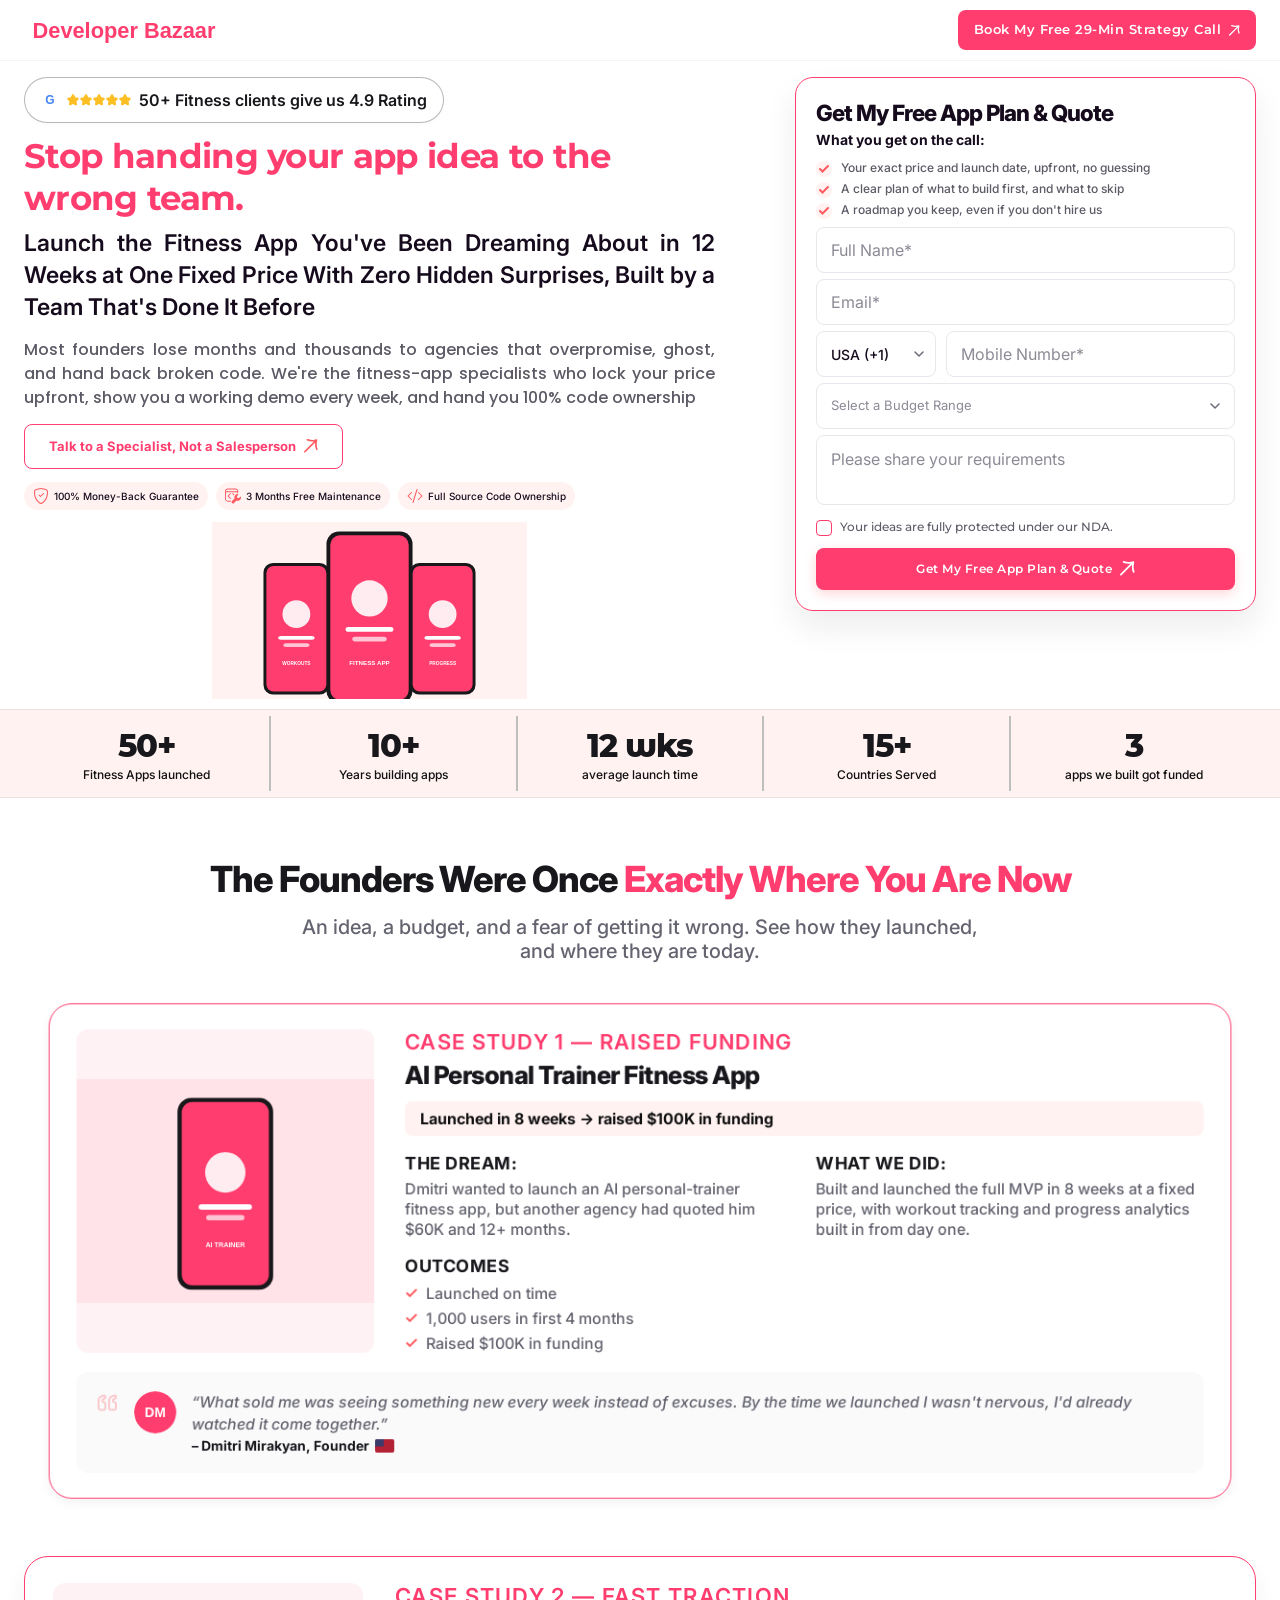
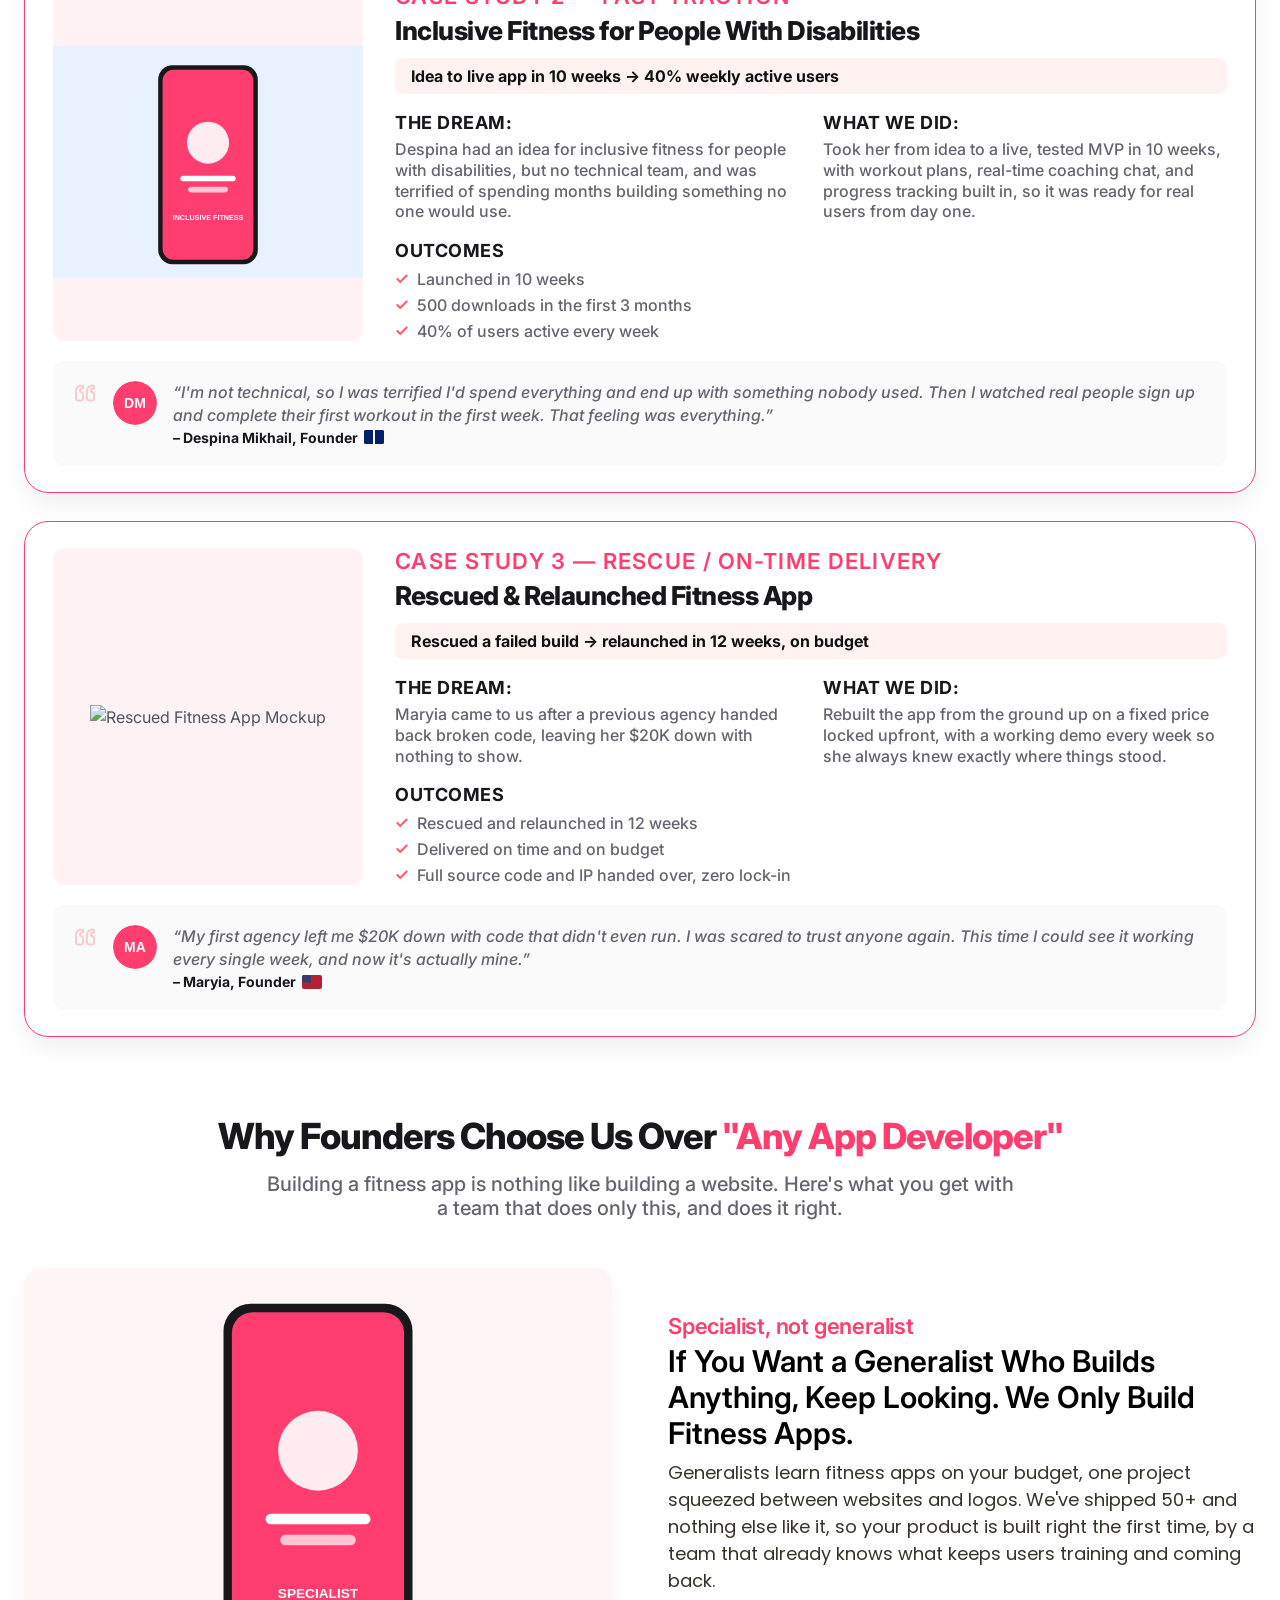
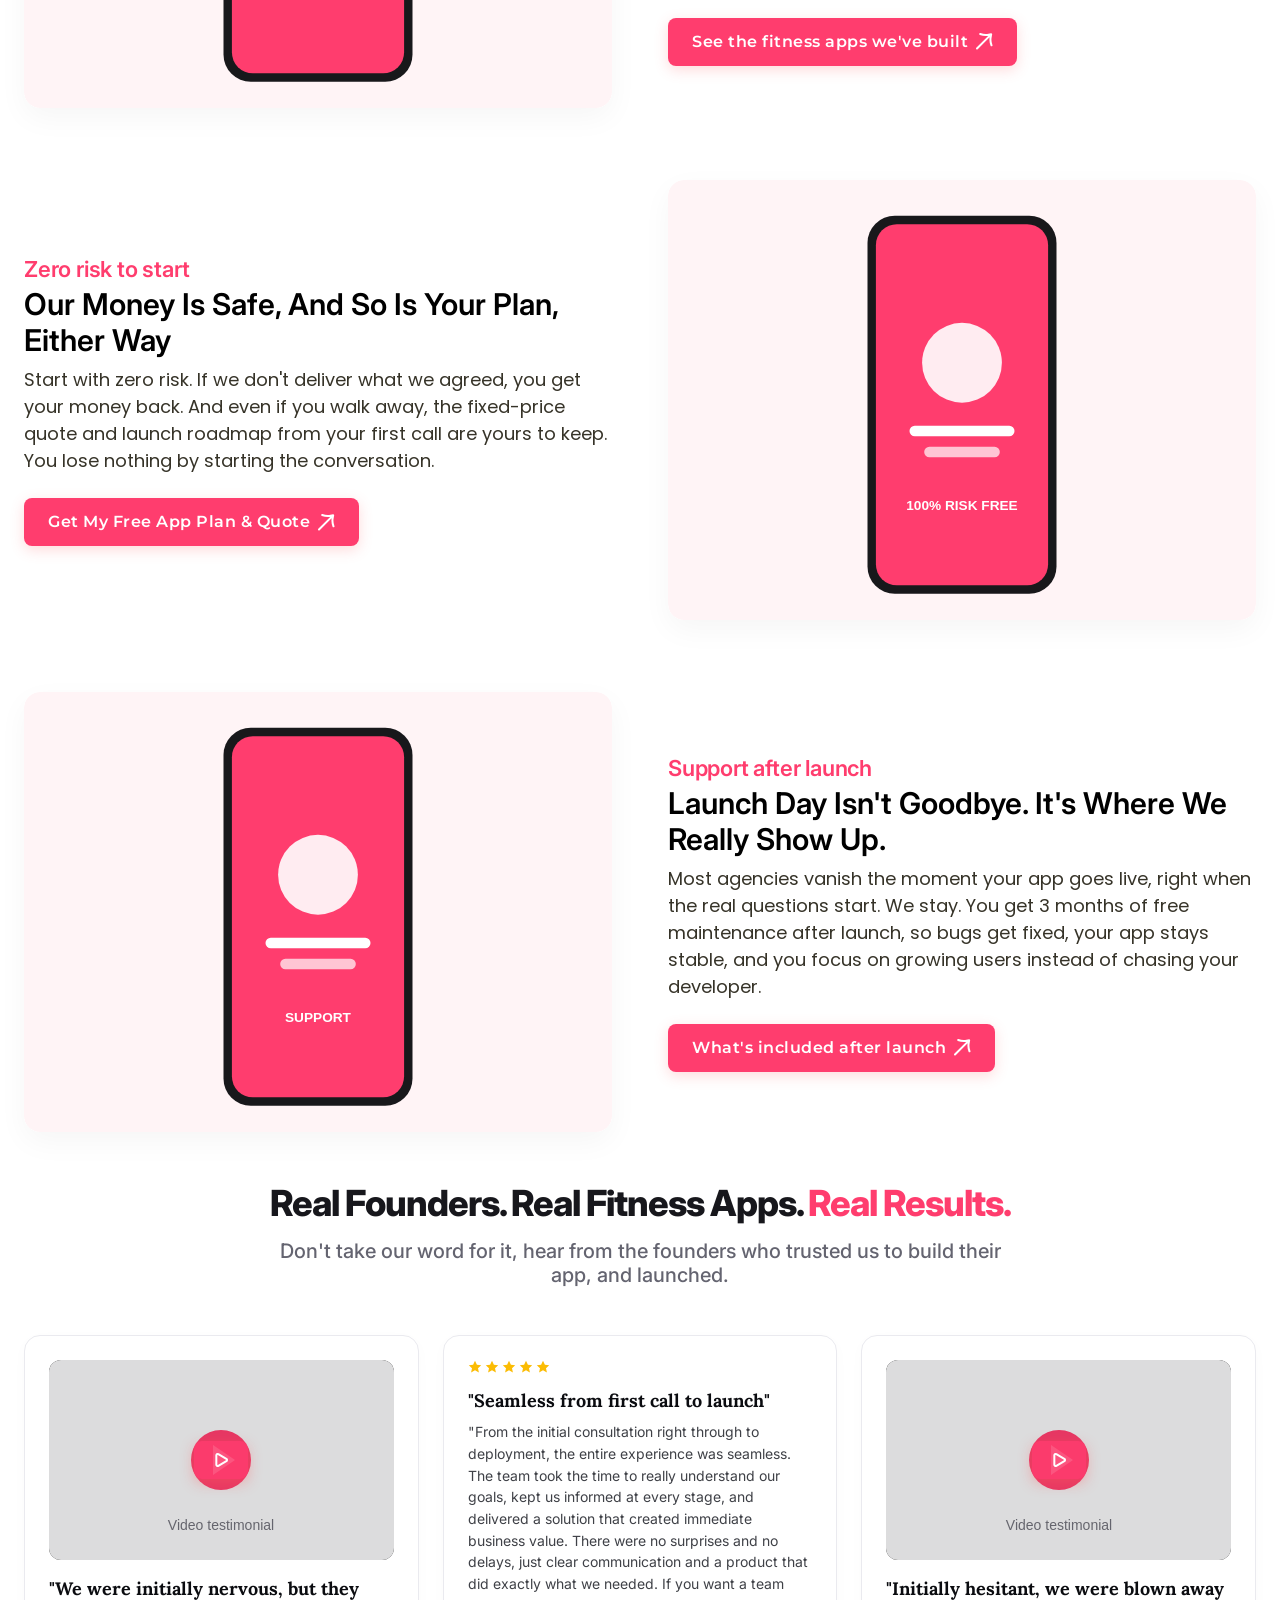
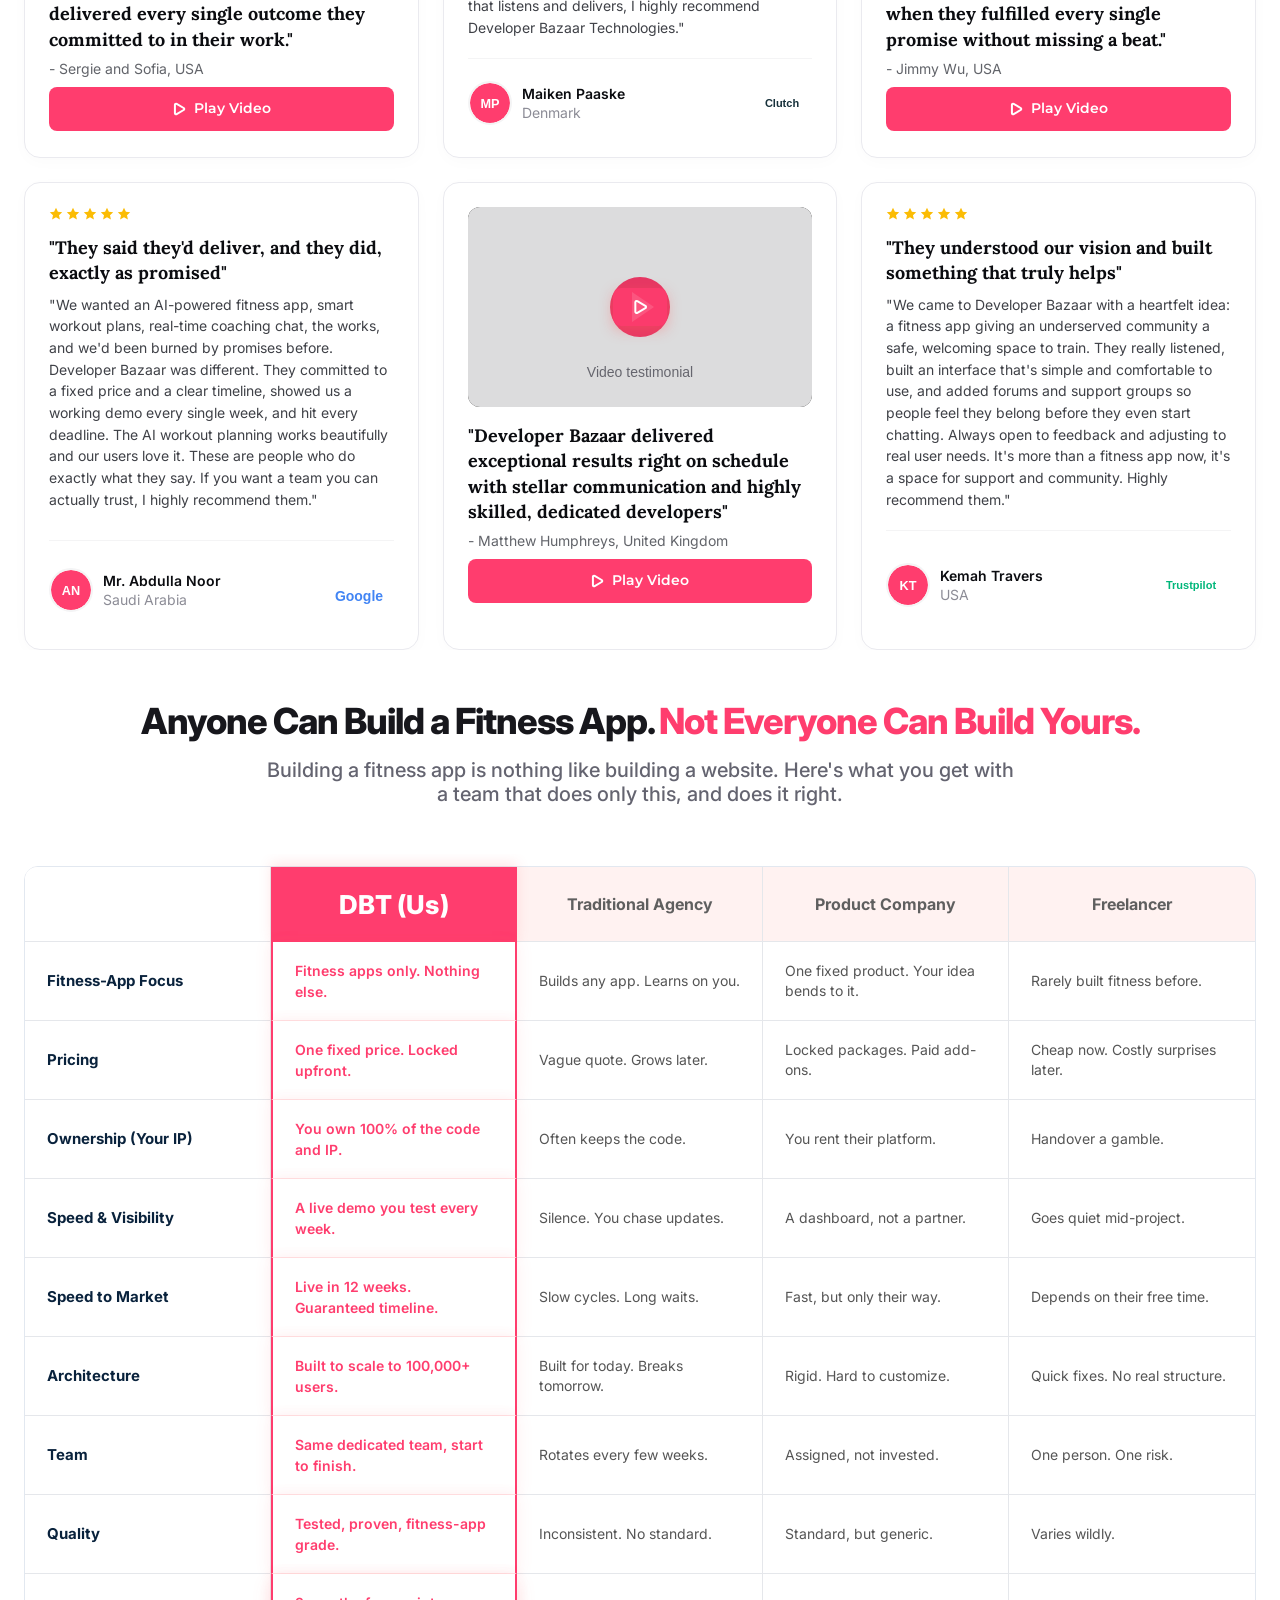
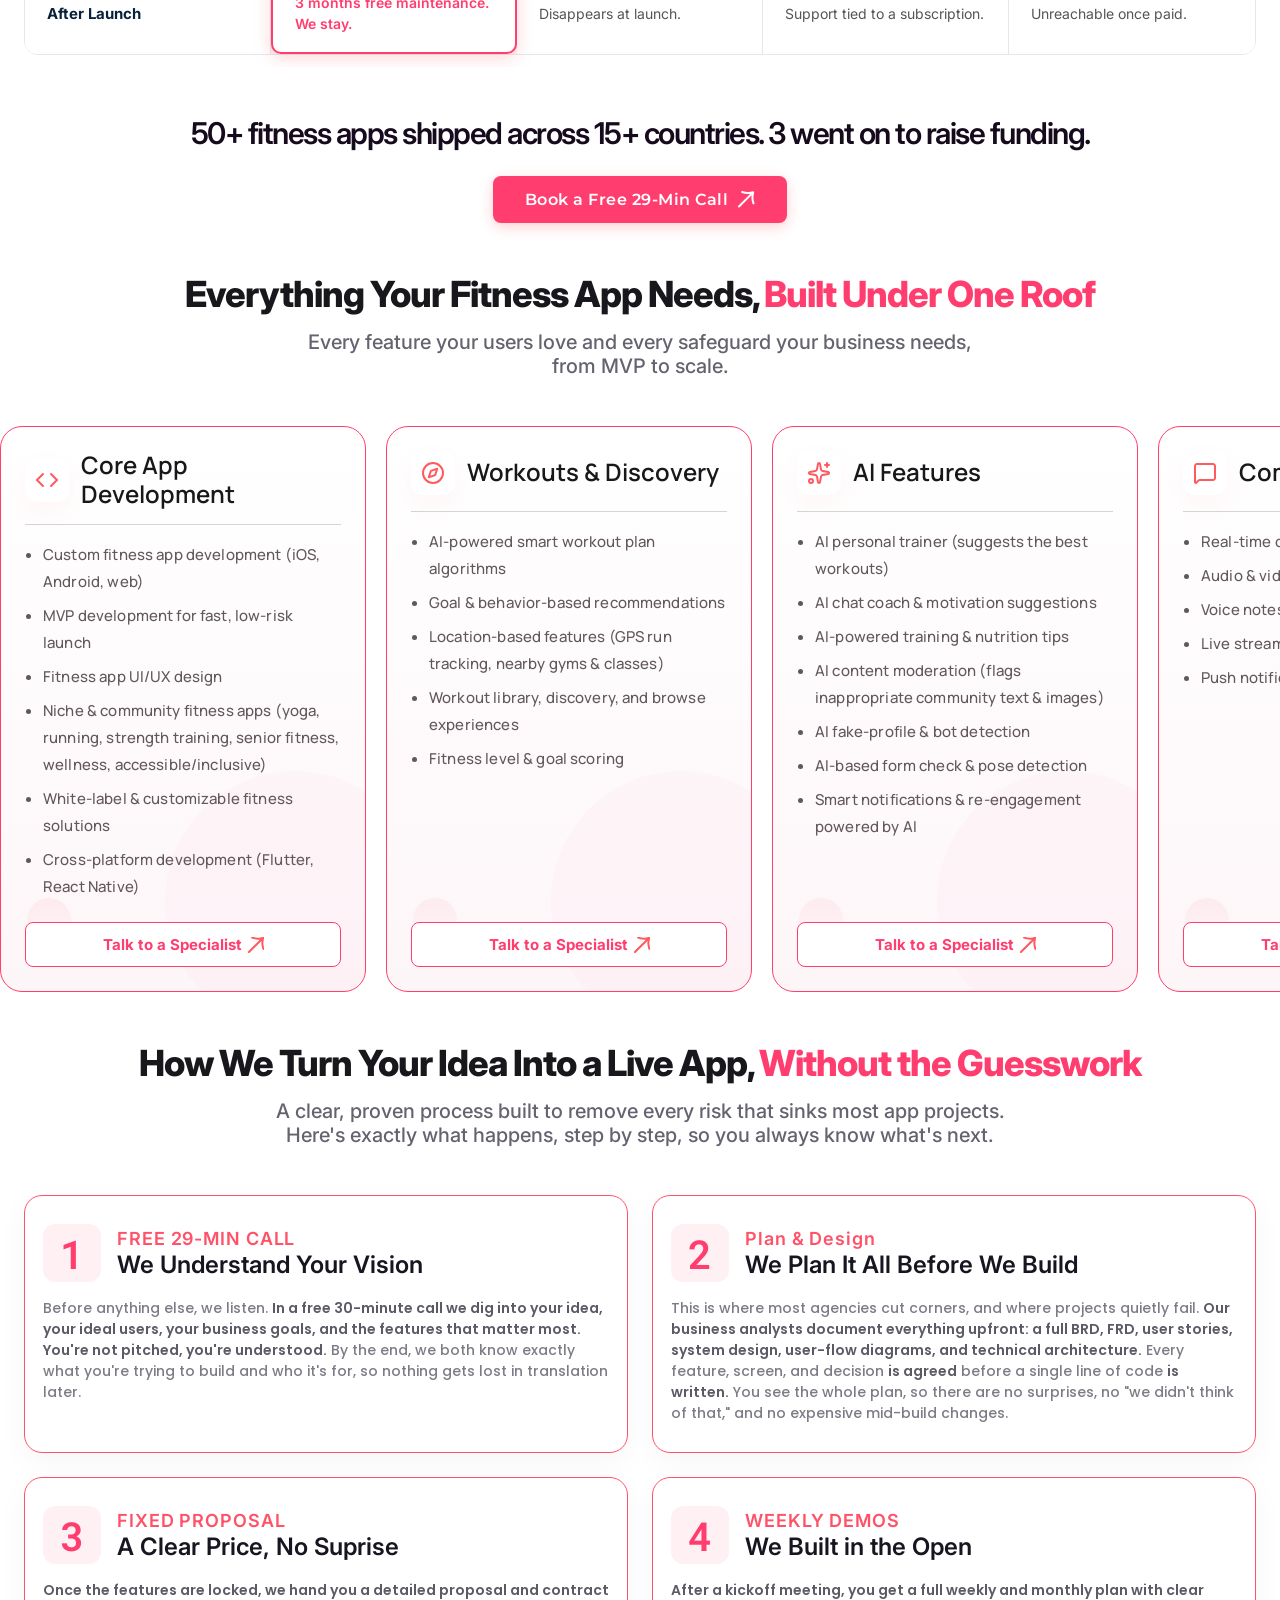
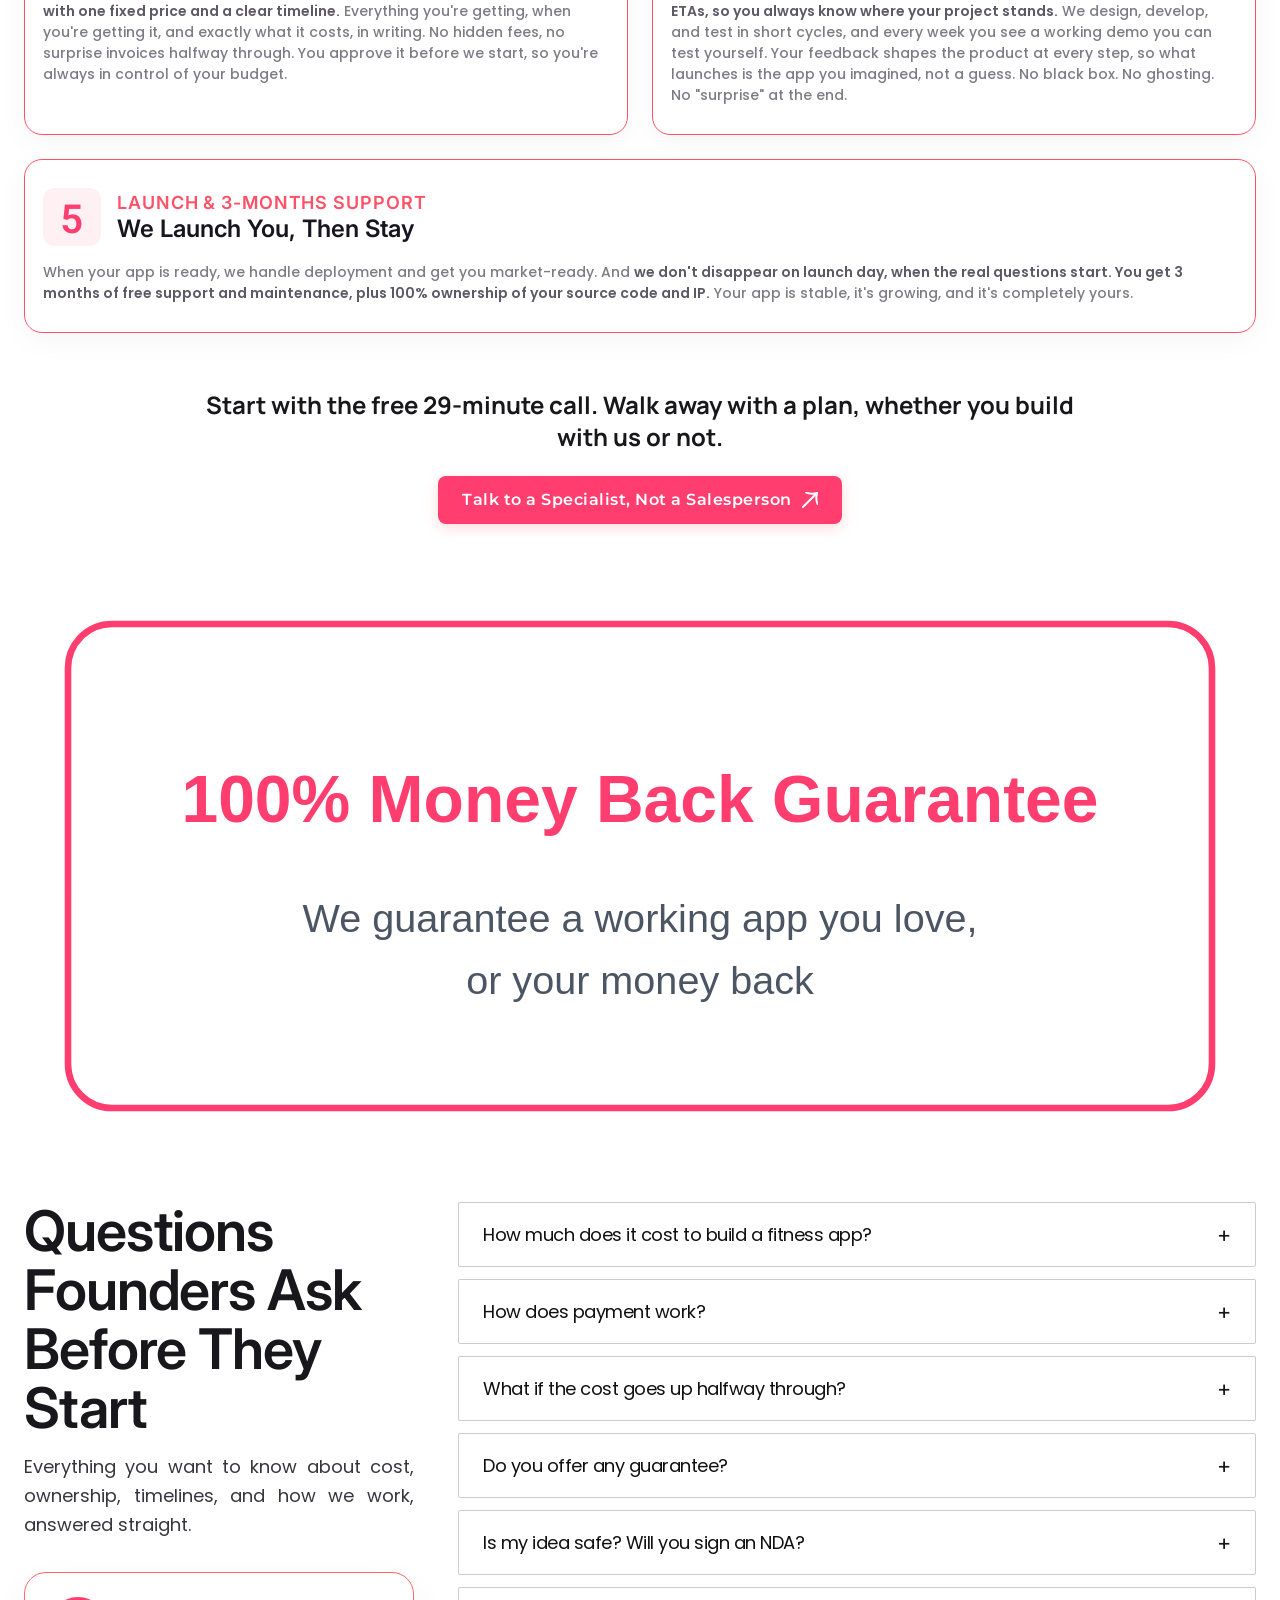
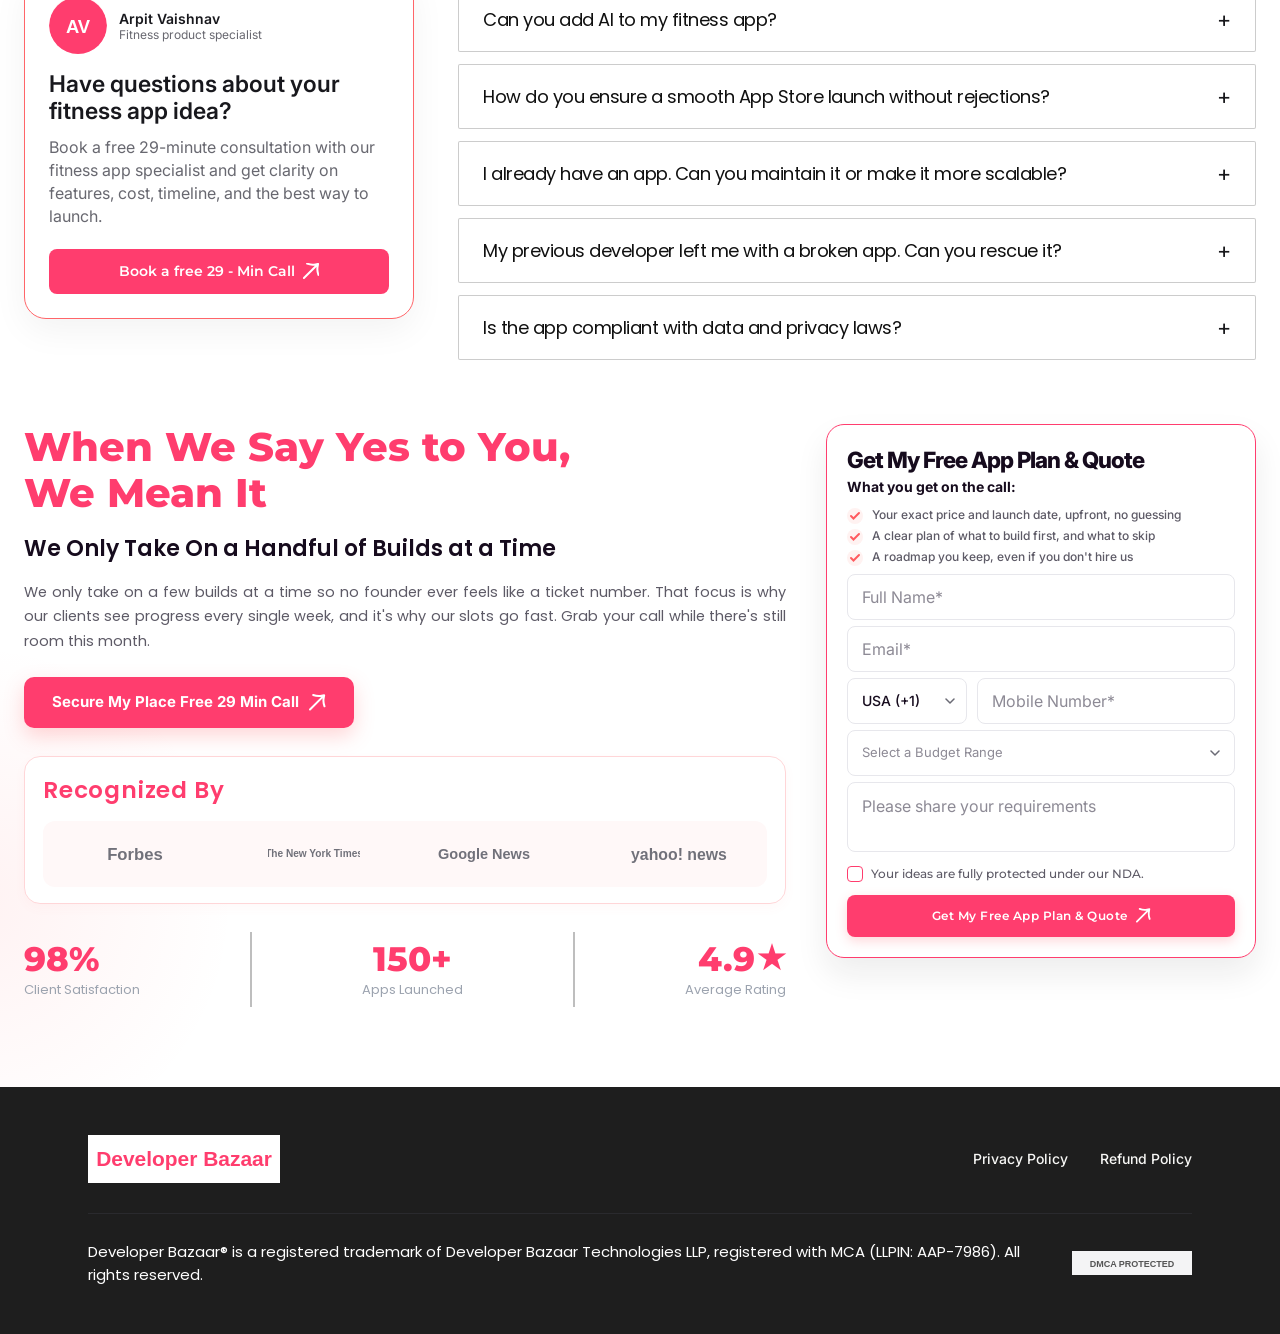
==== index.html @ d67c7370 "Add fitness app development landing page (desktop/laptop) Co-Authored-By: Claude Sonnet 5.5 <noreply" ====
<!DOCTYPE html>
<html lang="en">
<head>
<meta charset="UTF-8">
<meta name="viewport" content="width=device-width, initial-scale=1.0">
<title>Developer Bazaar | Fitness App Development Specialists</title>
<meta name="description" content="Launch your custom fitness app in 12 weeks with Developer Bazaar. Fixed pricing, zero hidden surprises, and 100% code ownership guaranteed.">
<meta name="theme-color" content="#ff3d6e">
<link rel="icon" type="image/svg+xml" href="assets/favicon.svg">
<link rel="preconnect" href="https://fonts.googleapis.com/">
<link rel="preconnect" href="https://fonts.gstatic.com/" crossorigin>
<link href="https://fonts.googleapis.com/css2?family=Inter:wght@400;500;600;700;800&family=Lora:wght@400;500;600&family=Manrope:wght@400;500;600;700;800&family=Montserrat:wght@400;500;600;700;800;900&family=Montserrat+Alternates:wght@500;600;700&family=Poppins:wght@400;500;600;700&family=Roboto+Mono:wght@400;500&display=swap" rel="stylesheet">
<link rel="stylesheet" href="style.css">
</head>
<body>

          <!-- SVG Sprite Defs for Web Optimization (DRY Standard) -->
        <svg style="display: none" xmlns="http://www.w3.org/2000/svg">
            <symbol id="icon-star" viewBox="0 0 11 11">
                <path d="M5.374 0.953042C5.33553 0.976924 5.3045 1.01108 5.28442 1.05166L4.22613 3.19621C4.15632 3.3375 4.05323 3.45971 3.92573 3.55232C3.79822 3.64494 3.65012 3.70518 3.49417 3.72787L1.12688 4.07391C1.08182 4.08028 1.03947 4.09918 1.00463 4.12845C0.969791 4.15772 0.943874 4.19618 0.92983 4.23946C0.915786 4.28274 0.914179 4.32909 0.925193 4.37324C0.936207 4.41739 0.959399 4.45755 0.992127 4.48916L2.70446 6.15612C2.81749 6.26619 2.90204 6.40211 2.95083 6.55214C2.99962 6.70218 3.01118 6.86183 2.9845 7.01733L2.58071 9.37271C2.57285 9.41749 2.57772 9.46357 2.59476 9.50572C2.6118 9.54788 2.64033 9.5844 2.6771 9.61114C2.71386 9.63788 2.7574 9.65377 2.80275 9.65699C2.8481 9.66021 2.89345 9.65064 2.93363 9.62937L5.04975 8.51654C5.18921 8.44331 5.34438 8.40505 5.5019 8.40505C5.65942 8.40505 5.81458 8.44331 5.95404 8.51654L8.07063 9.62937L8.11082 9.65077 8.15622 9.66044 8.20165 9.65728C8.24708 9.65412 8.2907 9.63826 8.32754 9.6115C8.36439 9.58473 8.39297 9.54816 8.41002 9.50594C8.42708 9.46371 8.43192 9.41755 8.424 9.37271L8.01975 7.01687C7.9932 6.86145 8.00481 6.70189 8.05359 6.55195C8.10238 6.40201 8.18687 6.26617 8.29979 6.15612L10.0121 4.48871C10.0446 4.45706 10.0675 4.41696 10.0784 4.37295C10.0893 4.32893 10.0876 4.28276 10.0736 4.23965C10.0595 4.19654 10.0337 4.15821 9.99906 4.129C9.96439 4.0998 9.92224 4.08087 9.87738 4.07437L7.50963 3.72787C7.35385 3.70501 7.20595 3.64468 7.07862 3.55208C6.95129 3.45948 6.84833 3.33736 6.77859 3.19621L5.71984 1.05166C5.69975 1.01108 5.66872 0.976924 5.63025 0.953042C5.59178 0.929159 5.54741 0.916504 5.50213 0.916504C5.45685 0.916504 5.41247 0.929159 5.374 0.953042Z" fill="#FBBF24" stroke="#FBBF24" stroke-width="1.5" stroke-linecap="round"></path>
            </symbol>
            <symbol id="icon-outline-star" viewBox="0 0 12 12">
                <path d="M5.86113 1.03986C5.81916 1.06591 5.78531 1.10318 5.7634 1.14745L4.6089 3.48695C4.53275 3.64108 4.42029 3.77441 4.28119 3.87544C4.14209 3.97648 3.98053 4.0422 3.8104 4.06695L1.2279 4.44445C1.17875 4.4514 1.13254 4.47201 1.09454 4.50394C1.05653 4.53587 1.02826 4.57783 1.01294 4.62504C0.997618 4.67226 0.995866 4.72282 1.00788 4.77098C1.0199 4.81914 1.0452 4.86296 1.0809 4.89745L2.9489 6.71595C3.0722 6.83602 3.16445 6.98429 3.21767 7.14797C3.27089 7.31165 3.2835 7.48581 3.2544 7.65545L2.8139 10.2249C2.80533 10.2738 2.81064 10.3241 2.82923 10.3701C2.84782 10.416 2.87894 10.4559 2.91905 10.4851C2.95916 10.5142 3.00665 10.5316 3.05613 10.5351C3.1056 10.5386 3.15507 10.5282 3.1989 10.5049L5.5074 9.29095C5.65954 9.21106 5.82881 9.16932 6.00065 9.16932C6.17249 9.16932 6.34176 9.21106 6.4939 9.29095L8.8029 10.5049C8.84675 10.5283 8.89628 10.5388 8.94583 10.5354C8.99539 10.5319 9.04298 10.5146 9.08317 10.4854C9.12336 10.4563 9.15454 10.4163 9.17315 10.3703C9.19176 10.3242 9.19704 10.2739 9.1884 10.2249L8.7474 7.65495C8.71843 7.48539 8.7311 7.31134 8.78432 7.14776C8.83754 6.98419 8.92971 6.836 9.0529 6.71595L10.9209 4.89695C10.9563 4.86242 10.9814 4.81868 10.9932 4.77066C11.005 4.72265 11.0032 4.67228 10.9879 4.62525C10.9726 4.57822 10.9445 4.53641 10.9066 4.50455C10.8688 4.47268 10.8228 4.45204 10.7739 4.44495L8.1909 4.06695C8.02096 4.042 7.85962 3.9762 7.72071 3.87517C7.58181 3.77415 7.46949 3.64093 7.3934 3.48695L6.2384 1.14745C6.21649 1.10318 6.18264 1.06591 6.14067 1.03986C6.09871 1.01381 6.0503 1 6.0009 1C5.9515 1 5.90309 1.01381 5.86113 0.953042Z" stroke="currentColor" stroke-width="1.8" stroke-linecap="round"></path>
            </symbol>
            <symbol id="icon-google-star" viewBox="0 0 16 16">
                <path d="M7.81353 1.38615C7.75758 1.42089 7.71245 1.47058 7.68323 1.5296L6.1439 4.64894C6.04237 4.85445 5.89242 5.03221 5.70695 5.16693C5.52149 5.30164 5.30607 5.38927 5.07923 5.42227L1.6359 5.9256C1.57037 5.93487 1.50876 5.96235 1.45808 6.00493C1.40741 6.0475 1.36971 6.10345 1.34928 6.1664C1.32886 6.22935 1.32652 6.29677 1.34254 6.36099C1.35856 6.4252 1.39229 6.48362 1.4399 6.5296L3.93056 8.95427C4.09497 9.11437 4.21796 9.31207 4.28892 9.5303C4.35989 9.74854 4.3767 9.98076 4.3379 10.2069L3.75056 13.6329C3.73914 13.6981 3.74622 13.7651 3.771 13.8264C3.79579 13.8877 3.83728 13.9409 3.89076 13.9797C3.94424 14.0186 4.00757 14.0418 4.07353 14.0464C4.1395 14.0511 4.20545 14.0372 4.2639 14.0063L7.3419 12.3876C7.54475 12.2811 7.77044 12.2254 7.99956 12.2254C8.22868 12.2254 8.45438 12.2811 8.65723 12.3876L11.7359 14.0063C11.7944 14.0374 11.8604 14.0515 11.9265 14.0469C11.9926 14.0423 12.056 14.0192 12.1096 13.9803C12.1632 13.9413 12.2048 13.8881 12.2296 13.8267C12.2544 13.7653 12.2614 13.6982 12.2499 13.6329L11.6619 10.2063C11.6233 9.9802 11.6402 9.74812 11.7111 9.53002C11.7821 9.31192 11.905 9.11434 12.0692 8.95427L14.5599 6.52894C14.6071 6.4829 14.6405 6.42458 14.6563 6.36056C14.6721 6.29654 14.6696 6.22938 14.6492 6.16667C14.6289 6.10397 14.5913 6.04822 14.5409 6.00574C14.4905 5.96325 14.4292 5.93573 14.3639 5.92627L10.9199 5.42227C10.6933 5.38901 10.4782 5.30127 10.293 5.16657C10.1078 5.03188 9.95802 4.85425 9.85656 4.64894L8.31656 1.5296C8.28735 1.47058 8.24222 1.42089 8.18626 1.38615C8.13031 1.35142 8.06576 1.33301 7.9999 1.33301C7.93404 1.33301 7.86949 1.35142 7.81353 1.38615Z" stroke="#FFC107" stroke-width="2" stroke-linecap="round"></path>
            </symbol>
        </svg>

        <!-- Header Navigation Bar -->
        <header class="site-header">
            <div class="container header-inner">
                <a href="#" class="brand-logo" aria-label="Developer Bazaar Homepage">
                    <img src="assets/DeveloperBazaarLogo.svg" alt="Developer Bazaar - Creating Positive Impact" class="brand-logo-img" width="220" height="55">
                </a>
                <a href="#quote-form" class="btn-header open-calendly-popup" role="button" aria-haspopup="dialog" aria-controls="calendlyPopup">
                    Book My Free 29-Min Strategy Call
                    <span class="arrow" aria-hidden="true"><svg xmlns="http://www.w3.org/2000/svg" width="11" height="11" viewBox="0 0 17 17" fill="none">
                            <path d="M0.999094 15.4958L15.1412 1.35363M4.18107 1.00008C6.8396 2.04014 9.73418 2.32379 12.544 1.81961L15.1412 1.35363L14.6752 3.95083C14.1711 6.76068 14.4547 9.65527 15.4948 12.3138" stroke="white" stroke-width="2" stroke-linecap="round" stroke-linejoin="round"></path></svg></span>
                </a>
            </div>
        </header>

        <!-- Main Content Area -->
        <main class="hero-section">
            <div class="container hero-grid">
                <!-- Left Column: Copy & Visual -->
                <div class="hero-left">
                    <!-- Google Rating Pill -->
                    <div class="rating-pill">
                        <div class="google-icon-box">
                            <img src="assets/google.svg" alt="Google" width="18" height="18" class="google-icon-img">
                        </div>
                        <div class="star-group">
                            <svg width="12" height="12" aria-hidden="true">
                                <use href="#icon-star"></use>
                            </svg>
                            <svg width="12" height="12" aria-hidden="true">
                                <use href="#icon-star"></use>
                            </svg>
                            <svg width="12" height="12" aria-hidden="true">
                                <use href="#icon-star"></use>
                            </svg>
                            <svg width="12" height="12" aria-hidden="true">
                                <use href="#icon-star"></use>
                            </svg>
                            <svg width="12" height="12" aria-hidden="true">
                                <use href="#icon-star"></use>
                            </svg>
                        </div>
                        <span class="rating-text">50+ Fitness clients give us 4.9
                            Rating</span>
                    </div>

                    <!-- Main Headline -->
                    <div class="main-headline">
                        Stop handing your app idea to the wrong team.
                    </div>

                    <!-- Sub-Headline -->
                    <div class="sub-headline">
                        Launch the Fitness App You've Been Dreaming About in 12
                        Weeks at One
                        Fixed Price With Zero Hidden Surprises, Built by a Team
                        That's Done
                        It Before
                    </div>

                    <!-- Description Body Text -->
                    <div class="hero-paragraph">
                        Most founders lose months and thousands to agencies that
                        overpromise, ghost, and hand back broken code. We're the fitness-app specialists who lock your price upfront, show you a
                        working demo
                        every week, and hand you 100% code ownership
                    </div>

                    <!-- Outline CTA Button -->
                    <div class="cta-outline-wrap">
                        <a href="#quote-form" class="btn-outline open-calendly-popup">
                            Talk to a Specialist, Not a Salesperson
                            <svg xmlns="http://www.w3.org/2000/svg" width="14" height="14" viewBox="0 0 17 17" fill="none">
                                <path d="M0.999094 15.4958L15.1412 1.35363M4.18107 1.00008C6.8396 2.04014 9.73418 2.32379 12.544 1.81961L15.1412 1.35363L14.6752 3.95083C14.1711 6.76068 14.4547 9.65527 15.4948 12.3138" stroke="#FF5A5F" stroke-width="2" stroke-linecap="round" stroke-linejoin="round"></path>
                            </svg>
                        </a>
                    </div>

                    <!-- Guarantee Badges -->
                    <div class="feature-badges">
                        <div class="badge-pill">
                            <svg xmlns="http://www.w3.org/2000/svg" width="16" height="16" viewBox="0 0 16 16" fill="none">
                                <path d="M5.33801 1.59C4.38555 1.85232 3.4396 2.13774 2.50101 2.446C2.41523 2.47366 2.33898 2.52491 2.28098 2.59388C2.22297 2.66285 2.18555 2.74676 2.17301 2.836C1.61901 6.993 2.89901 10.026 4.42601 12.024C5.07224 12.8786 5.84317 13.6314 6.71301 14.257C7.05901 14.501 7.36501 14.677 7.60601 14.79C7.72601 14.8467 7.82367 14.886 7.89901 14.908C7.93222 14.9181 7.96593 14.9264 8.00001 14.933C8.03375 14.9264 8.06712 14.918 8.10001 14.908C8.17601 14.8853 8.27401 14.846 8.39401 14.79C8.63401 14.677 8.94101 14.5 9.28701 14.257C10.1568 13.6314 10.9278 12.8786 11.574 12.024C13.101 10.027 14.381 6.993 13.827 2.836C13.8145 2.74676 13.777 2.66285 13.719 2.59388C13.661 2.52491 13.5848 2.47366 13.499 2.446C12.848 2.233 11.749 1.886 10.662 1.591C9.55201 1.29 8.53101 1.067 8.00001 1.067C7.47001 1.067 6.44801 1.289 5.33801 1.59ZM5.07201 0.56C6.15701 0.265 7.31001 0 8.00001 0C8.69001 0 9.84301 0.265 10.928 0.56C12.038 0.86 13.157 1.215 13.815 1.43C14.0901 1.52085 14.334 1.68747 14.5187 1.9107C14.7034 2.13394 14.8213 2.40474 14.859 2.692C15.455 7.169 14.072 10.487 12.394 12.682C11.6822 13.6207 10.8338 14.4476 9.87701 15.135C9.54653 15.3734 9.19587 15.5826 8.82901 15.76C8.54901 15.892 8.24801 16 8.00001 16C7.75201 16 7.45201 15.892 7.17101 15.76C6.80415 15.5826 6.45348 15.3734 6.12301 15.135C5.16626 14.4476 4.31785 13.6207 3.60601 12.682C1.92801 10.487 0.545005 7.169 1.14101 2.692C1.17869 2.40474 1.29665 2.13394 1.48132 1.9107C1.666 1.68747 1.9099 1.52085 2.18501 1.43C3.14026 1.11701 4.10287 0.826926 5.07201 0.56Z" fill="#FF5A5F"></path>
                                <path d="M10.8546 5.14592C10.9012 5.19236 10.9381 5.24754 10.9633 5.30828C10.9886 5.36903 11.0015 5.43415 11.0015 5.49992C11.0015 5.56568 10.9886 5.63081 10.9633 5.69155C10.9381 5.7523 10.9012 5.80747 10.8546 5.85392L7.85463 8.85392C7.80819 8.90048 7.75301 8.93742 7.69227 8.96263C7.63152 8.98784 7.5664 9.00081 7.50063 9.00081C7.43486 9.00081 7.36974 8.98784 7.309 8.96263C7.24825 8.93742 7.19308 8.90048 7.14663 8.85392L5.64663 7.35392C5.60014 7.30743 5.56327 7.25224 5.53811 7.1915C5.51295 7.13076 5.5 7.06566 5.5 6.99992C5.5 6.93417 5.51295 6.86907 5.53811 6.80833C5.56327 6.74759 5.60014 6.6924 5.64663 6.64592C5.69312 6.59943 5.74831 6.56255 5.80905 6.53739C5.86979 6.51223 5.93489 6.49929 6.00063 6.49929C6.06638 6.49929 6.13148 6.51223 6.19222 6.53739C6.25295 6.56255 6.30814 6.59943 6.35463 6.64592L7.50063 7.79292L10.1466 5.14592C10.1931 5.09935 10.2483 5.06241 10.309 5.0372C10.3697 5.012 10.4349 4.99902 10.5006 4.99902C10.5664 4.99902 10.6315 5.012 10.6923 5.0372C10.753 5.06241 10.8082 5.09935 10.8546 5.14592Z" fill="#FF5A5F"></path>
                            </svg>
                            <span>100% Money-Back Guarantee</span>
                        </div>

                        <div class="badge-pill">
                            <svg xmlns="http://www.w3.org/2000/svg" width="17" height="16" viewBox="0 0 17 16" fill="none">
                                <path d="M0 3.00008C0 2.20441 0.316072 1.44133 0.878684 0.878704C1.4413 0.316079 2.20436 0 3.00002 0H11.0001C11.7957 0 12.5588 0.316079 13.1214 0.878704C13.684 1.44133 14.0001 2.20441 14.0001 3.00008V5.03014C13.6679 4.99166 13.3325 4.99032 13.0001 5.02614V4.00011H1.00001V11.0003C1.00001 11.5308 1.21072 12.0395 1.58579 12.4146C1.96087 12.7896 2.46958 13.0004 3.00002 13.0004H6.49203C6.27237 13.2969 6.12108 13.6384 6.04903 14.0004H3.00002C2.20436 14.0004 1.4413 13.6843 0.878684 13.1217C0.316072 12.5591 0 11.796 0 11.0003V3.00008ZM10.0441 6.58718L8.60404 5.14714C8.51029 5.05326 8.38308 5.00046 8.2504 5.00036C8.11771 5.00027 7.99043 5.05289 7.89654 5.14664C7.80265 5.2404 7.74986 5.36762 7.74976 5.5003C7.74967 5.63299 7.80229 5.76027 7.89604 5.85416L9.47405 7.43121C9.62872 7.1332 9.81872 6.85186 10.0441 6.58718ZM3.00002 1.00003C2.46958 1.00003 1.96087 1.21075 1.58579 1.58583C1.21072 1.96091 1.00001 2.46964 1.00001 3.00008H13.0001C13.0001 2.46964 12.7894 1.96091 12.4143 1.58583C12.0392 1.21075 11.5305 1.00003 11.0001 1.00003H3.00002ZM6.10403 5.85416C6.19792 5.76027 6.25066 5.63293 6.25066 5.50015C6.25066 5.36737 6.19792 5.24003 6.10403 5.14614C6.01014 5.05225 5.88281 4.99951 5.75003 4.99951C5.61725 4.99951 5.48991 5.05225 5.39603 5.14614L2.89601 7.64621C2.84945 7.69266 2.81251 7.74784 2.7873 7.80859C2.76209 7.86933 2.74912 7.93445 2.74912 8.00022C2.74912 8.06599 2.76209 8.13112 2.7873 8.19186C2.81251 8.25261 2.84945 8.30779 2.89601 8.35423L5.39603 10.8543C5.48991 10.9482 5.61725 11.0009 5.75003 11.0009C5.88281 11.0009 6.01014 10.9482 6.10403 10.8543C6.19792 10.7604 6.25066 10.6331 6.25066 10.5003C6.25066 10.3675 6.19792 10.2402 6.10403 10.1463L3.95702 8.00022L6.10403 5.85416ZM13.8921 6.02417C14.2581 6.06617 14.3631 6.50418 14.1021 6.76619L13.1271 7.74122C12.9871 7.88121 12.876 8.04741 12.8003 8.23032C12.7245 8.41323 12.6855 8.60927 12.6855 8.80725C12.6855 9.00523 12.7245 9.20127 12.8003 9.38418C12.876 9.56709 12.9871 9.73328 13.1271 9.87328C13.2671 10.0133 13.4332 10.1243 13.6162 10.2001C13.7991 10.2758 13.9951 10.3148 14.1931 10.3148C14.391 10.3148 14.5871 10.2758 14.77 10.2001C14.9529 10.1243 15.1191 10.0133 15.2591 9.87328L16.2341 8.89825C16.4951 8.63724 16.9341 8.74224 16.9761 9.10826C17.0457 9.70257 16.9626 10.3048 16.7347 10.8581C16.5067 11.4113 16.1414 11.8973 15.6733 12.27C15.2052 12.6427 14.6497 12.8899 14.0595 12.9881C13.4692 13.0863 12.8637 13.0324 12.3001 12.8314L9.57405 15.5584C9.43406 15.6984 9.26787 15.8095 9.08496 15.8852C8.90206 15.961 8.70602 16 8.50804 16C8.31007 16 8.11403 15.961 7.93113 15.8852C7.74822 15.8095 7.58203 15.6984 7.44204 15.5584C7.30205 15.4184 7.191 15.2522 7.11524 15.0693C7.03948 14.8864 7.00048 14.6904 7.00048 14.4924C7.00048 14.2944 7.03948 14.0984 7.11524 13.9155C7.191 13.7326 7.30205 13.5664 7.44204 13.4264L10.1681 10.7003C9.96697 10.1366 9.91301 9.53094 10.0113 8.94058C10.1095 8.35022 10.3568 7.79468 10.7296 7.32653C11.1025 6.85837 11.5886 6.49307 12.1419 6.26517C12.6953 6.03728 13.2977 5.95433 13.8921 6.02417Z" fill="#FF5A5F"></path>
                            </svg>
                            <span>3 Months Free Maintenance</span>
                        </div>

                        <div class="badge-pill">
                            <svg xmlns="http://www.w3.org/2000/svg" width="16" height="16" viewBox="0 0 16 16" fill="none">
                                <path d="M10.4789 1.64709C10.4982 1.58432 10.505 1.51836 10.4988 1.45298C10.4926 1.3876 10.4736 1.32408 10.4428 1.26604C10.4121 1.208 10.3702 1.15659 10.3196 1.11473C10.269 1.07288 10.2107 1.0414 10.1479 1.02209C10.0851 1.00279 10.0192 0.996037 9.95378 1.00222C9.8884 1.00841 9.82488 1.02742 9.76684 1.05815C9.70881 1.08889 9.65739 1.13075 9.61553 1.18136C9.57368 1.23197 9.5422 1.29032 9.52289 1.35309L5.52289 14.3531C5.48391 14.4799 5.49688 14.6169 5.55895 14.7341C5.62103 14.8514 5.72712 14.9391 5.85389 14.9781C5.98067 15.0171 6.11774 15.0041 6.23495 14.942C6.35216 14.88 6.43991 14.7739 6.47889 14.6471L10.4789 1.64709ZM4.85489 4.14609C4.90146 4.19254 4.9384 4.24771 4.96361 4.30846C4.98881 4.3692 5.00179 4.43433 5.00179 4.50009C5.00179 4.56586 4.98881 4.63098 4.96361 4.69173C4.9384 4.75247 4.90146 4.80765 4.85489 4.85409L1.70789 8.00009L4.85489 11.1461C4.94878 11.24 5.00153 11.3673 5.00153 11.5001C5.00153 11.6329 4.94878 11.7602 4.85489 11.8541C4.76101 11.948 4.63367 12.0007 4.50089 12.0007C4.36812 12.0007 4.24078 11.948 4.14689 11.8541L0.646894 8.35409C0.600331 8.30765 0.563388 8.25247 0.538181 8.19173C0.512975 8.13098 0.5 8.06586 0.5 8.00009C0.5 7.93433 0.512975 7.8692 0.538181 7.80846C0.563388 7.74771 0.600331 7.69254 0.646894 7.64609L4.14689 4.14609C4.19334 4.09953 4.24852 4.06259 4.30926 4.03738C4.37001 4.01217 4.43513 3.9992 4.50089 3.9992C4.56666 3.9992 4.63178 4.01217 4.69253 4.03738C4.75327 4.06259 4.80845 4.09953 4.85489 4.14609ZM11.1469 4.14609C11.1003 4.19254 11.0634 4.24771 11.0382 4.30846C11.013 4.3692 11 4.43433 11 4.50009C11 4.56586 11.013 4.63098 11.0382 4.69173C11.0634 4.75247 11.1003 4.80765 11.1469 4.85409L14.2939 8.00009L11.1469 11.1461C11.1004 11.1926 11.0635 11.2478 11.0384 11.3085C11.0132 11.3692 11.0003 11.4344 11.0003 11.5001C11.0003 11.5658 11.0132 11.6309 11.0384 11.6917C11.0635 11.7524 11.1004 11.8076 11.1469 11.8541C11.1934 11.9006 11.2486 11.9375 11.3093 11.9626C11.3701 11.9878 11.4352 12.0007 11.5009 12.0007C11.5666 12.0007 11.6317 11.9878 11.6925 11.9626C11.7532 11.9375 11.8084 11.9006 11.8549 11.8541L15.3549 8.35409C15.4015 8.30765 15.4384 8.25247 15.4636 8.19173C15.4888 8.13098 15.5018 8.06586 15.5018 8.00009C15.5018 7.93433 15.4888 7.8692 15.4636 7.80846C15.4384 7.74771 15.4015 7.69254 15.3549 7.64609L11.8549 4.14609C11.8084 4.09953 11.7533 4.06259 11.6925 4.03738C11.6318 4.01217 11.5667 3.9992 11.5009 3.9992C11.4351 3.9992 11.37 4.01217 11.3093 4.03738C11.2485 4.06259 11.1933 4.09953 11.1469 4.14609Z" fill="#FF5A5F"></path>
                            </svg>
                            <span>Full Source Code Ownership</span>
                        </div>
                    </div>

                    <!-- Hero Graphic Mockup -->
                    <div class="hero-mockup-container">
                        <img src="assets/heroImage.svg" alt="Illustrative Fitness App Mobile Concept" class="hero-mockup-img" width="560" height="315" loading="eager" fetchpriority="high">
                    </div>
                </div>

                <!-- Right Column: Form Card -->
                <div class="hero-right" id="quote-form">
                    <div class="form-card-wrapper">
                        <div class="form-card">
                            <div class="form-header-title">Get My Free App Plan
                                &amp; Quote</div>
                            <div class="form-header-sub">What you get on the
                                call:</div>

                            <ul class="form-checklist">
                                <li class="checklist-item">
                                    <span class="check-icon-circle">
                                        <svg xmlns="http://www.w3.org/2000/svg" width="12" height="12" viewBox="0 0 12 12" fill="none">
                                            <path d="M9.9992 3L4.49975 8.4996L2 5.99978" stroke="#FF5A5F" stroke-width="2" stroke-linecap="round"></path></svg></span>
                                    <span class="card-text">Your exact price and
                                        launch date, upfront, no
                                        guessing</span>
                                </li>
                                <li class="checklist-item">
                                    <span class="check-icon-circle"><svg xmlns="http://www.w3.org/2000/svg" width="12" height="12" viewBox="0 0 12 12" fill="none">
                                            <path d="M9.9992 3L4.49975 8.4996L2 5.99978" stroke="#FF5A5F" stroke-width="2" stroke-linecap="round"></path></svg></span>
                                    <span class="card-text">A clear plan of what
                                        to build first, and what to skip</span>
                                </li>
                                <li class="checklist-item">
                                    <span class="check-icon-circle"><svg xmlns="http://www.w3.org/2000/svg" width="12" height="12" viewBox="0 0 12 12" fill="none">
                                            <path d="M9.9992 3L4.49975 8.4996L2 5.99978" stroke="#FF5A5F" stroke-width="2" stroke-linecap="round"></path></svg></span>
                                    <span class="card-text">A roadmap you keep,
                                        even if you don't hire us</span>
                                </li>
                            </ul>

                            <form class="quote-form db-google-form" id="leadForm" action="#" method="POST">
                                <!-- Honeypot -->
                                <div aria-hidden="true" style="
                    position: absolute !important;
                    left: -9999px !important;
                    width: 1px !important;
                    height: 1px !important;
                    overflow: hidden !important;
                  ">
                                    <label>Website</label>
                                    <input type="text" name="website" tabindex="-1" autocomplete="off">
                                </div>

                                <!-- Hidden Metadata -->
                                <input type="hidden" name="form_name" value="Hero Form">
                                <input type="hidden" name="page_url" value="">
                                <input type="hidden" name="page_title" value="">

                                <div class="form-field-wrap">
                                    <input type="text" id="fullName" name="name" class="form-input" placeholder="Full Name*" autocomplete="name" autocapitalize="words" minlength="2" maxlength="80" required="">
                                </div>

                                <div class="form-field-wrap">
                                    <input type="text" id="workEmail" name="email" class="form-input" placeholder="Email*" required="">
                                </div>

                                <div class="phone-input-row">
                                    <div class="country-code-wrap">
                                        <select id="countryCode" name="country" class="form-select country-select" autocomplete="tel-country-code" aria-label="Country Code" required="">
                                            <option value="USA (+1)" selected="">USA (+1)</option>
                                            <option value="Canada (+1)">Canada
                                                (+1)</option>
                                            <option value="Australia (+61)">Australia
                                                (+61)</option>
                                            <option value="UK (+44)">UK
                                                (+44)</option>
                                            <option value="UAE (+971)">UAE
                                                (+971)</option>
                                        </select>
                                        <span class="select-chevron" aria-hidden="true">
                                            <svg width="10" height="6" viewBox="0 0 10 6" fill="none" xmlns="http://www.w3.org/2000/svg">
                                                <path d="M1 1L5 5L9 1" stroke="#6B6B75" stroke-width="1.5" stroke-linecap="round" stroke-linejoin="round"></path>
                                            </svg>
                                        </span>
                                    </div>
                                    <div class="phone-number-wrap">
                                        <input type="tel" id="phoneNumber" name="phone" class="form-input" placeholder="Mobile Number*" autocomplete="tel" inputmode="tel" minlength="7" maxlength="15" required="">
                                    </div>
                                </div>

                                <div class="form-field-wrap custom-select-wrap" id="budgetSelectWrap">
                                    <select id="projectBudget" name="budget" class="form-select custom-select-hidden" required="">
                                        <option value="" disabled="" selected="" hidden="">
                                            Select a Budget Range
                                        </option>
                                        <option value="$5K - $10K">$5K -
                                            $10K</option>
                                        <option value="$10K - $20K">$10K -
                                            $20K</option>
                                        <option value="$20K - $50K">$20K -
                                            $50K</option>
                                        <option value="$50K +">$50K +</option>
                                    </select>

                                    <div class="custom-select-trigger" tabindex="0" role="combobox" aria-expanded="false" aria-haspopup="listbox" aria-label="Select a Budget Range">
                                        <span class="custom-select-value">Select
                                            a Budget Range</span>
                                        <span class="select-chevron" aria-hidden="true">
                                            <svg width="10" height="6" viewBox="0 0 10 6" fill="none" xmlns="http://www.w3.org/2000/svg">
                                                <path d="M1 1L5 5L9 1" stroke="#6B6B75" stroke-width="1.5" stroke-linecap="round" stroke-linejoin="round"></path>
                                            </svg>
                                        </span>
                                    </div>

                                    <div class="custom-select-menu" role="listbox">
                                        <div class="custom-select-option" role="option" data-value="$5K - $10K">
                                            <span>$5K - $10K</span>
                                        </div>
                                        <div class="custom-select-option" role="option" data-value="$10K - $20K">
                                            <span>$10K - $20K</span>
                                        </div>
                                        <div class="custom-select-option" role="option" data-value="$20K - $50K">
                                            <span>$20K - $50K</span>
                                        </div>
                                        <div class="custom-select-option" role="option" data-value="$50K +">
                                            <span>$50K +</span>
                                        </div>
                                    </div>
                                </div>

                                <div class="form-field-wrap">
                                    <textarea id="projectRequirement" name="message" class="form-input form-textarea" placeholder="Please share your requirements" rows="3" spellcheck="true"></textarea>
                                </div>

                                <label class="nda-checkbox-wrap" for="ndaConsent">
                                    <input type="checkbox" id="ndaConsent" name="nda" value="Yes">
                                    <span class="custom-box"></span>
                                    <span class="nda-text">Your ideas are fully
                                        protected under our NDA.</span>
                                </label>

                                <button type="submit" class="btn-submit gf-submit">
                                    Get My Free App Plan &amp; Quote

                                    <svg xmlns="http://www.w3.org/2000/svg" width="15" height="15" viewBox="0 0 17 17" fill="none">
                                        <path d="M1.00007 15.4959L15.1422 1.35381M4.18205 1.00026C6.84057 2.04032 9.73515 2.32398 12.545 1.8198L15.1422 1.35381L14.6762 3.95102C14.172 6.76087 14.4557 9.65545 15.4958 12.314" stroke="white" stroke-width="2" stroke-linecap="round" stroke-linejoin="round"></path>
                                    </svg>
                                </button>

                                <div class="gf-message" role="status" aria-live="polite"></div>
                            </form>

                            <div class="form-footer-info">
                                <div class="footer-bold">
                                    Free 29-minute call · No obligation
                                </div>
                                <div class="footer-small">
                                    We'll only use your details to respond to
                                    your enquiry.
                                </div>
                            </div>
                        </div>
                    </div>
                </div>
            </div>
        </main>

        <!-- Bottom Stats Banner -->
        <section class="stats-banner">
            <div class="container stats-grid">
                <div class="stat-item">
                    <div class="stat-number">50+</div>
                    <div class="stat-desc">Fitness Apps launched</div>
                </div>

                <div class="stat-divider" aria-hidden="true"></div>

                <div class="stat-item">
                    <div class="stat-number">10+</div>
                    <div class="stat-desc">Years building apps</div>
                </div>

                <div class="stat-divider" aria-hidden="true"></div>

                <div class="stat-item">
                    <div class="stat-number">12 wks</div>
                    <div class="stat-desc">average launch time</div>
                </div>

                <div class="stat-divider" aria-hidden="true"></div>

                <div class="stat-item">
                    <div class="stat-number">15+</div>
                    <div class="stat-desc">Countries Served</div>
                </div>

                <div class="stat-divider" aria-hidden="true"></div>

                <div class="stat-item">
                    <div class="stat-number">3</div>
                    <div class="stat-desc">apps we built got funded</div>
                </div>
            </div>
        </section>

        <!-- Case Studies Section ("The Founders Were Once Exactly Where You Are Now") -->
        <section class="case-studies-section" id="case-studies" aria-label="Founder Case Studies">
            <div class="container">
                <!-- Section Header -->
                <div class="section-header text-center">
                    <div class="section-title">
                        The Founders Were Once
                        <span class="title-highlight">Exactly Where You Are
                            Now</span>
                    </div>
                    <div class="section-subtitle">
                        An idea, a budget, and a fear of getting it wrong. See
                        how they
                        launched,<br>
                        and where they are today.
                    </div>
                </div>

                <!-- Case Studies List (Single Card Pattern Reused) -->
                <div class="case-studies-list">
                    <!-- Card 1: AI Personal Trainer Fitness App -->
                    <article class="case-study-card" style="top: 80px; z-index: 1;">
                        <div class="case-study-main">
                            <div class="case-study-media">
                                <img src="assets/meet1.svg" alt="AI Personal Trainer Fitness App Mockup" class="case-study-img" loading="lazy" decoding="async">
                            </div>

                            <div class="case-study-info">
                                <span class="case-study-kicker">CASE STUDY 1 —
                                    RAISED FUNDING</span>
                                <div class="case-study-title">AI Personal Trainer Fitness App</div>
                                <div class="case-study-badge">
                                    Launched in 8 weeks → raised $100K in
                                    funding
                                </div>

                                <div class="case-study-story-grid">
                                    <div class="story-col">
                                        <div class="story-label">THE
                                            DREAM:</div>
                                        <p class="story-text">
                                            Dmitri wanted to launch an
                                            AI personal-trainer fitness app, but
                                            another agency had quoted him $60K
                                            and 12+ months.
                                        </p>
                                    </div>
                                    <div class="story-col">
                                        <div class="story-label">WHAT WE
                                            DID:</div>
                                        <p class="story-text">
                                            Built and launched the full MVP in 8
                                            weeks at a fixed
                                            price, with workout tracking and progress analytics built in from day one.
                                        </p>
                                    </div>
                                </div>

                                <div class="case-study-outcomes">
                                    <div class="story-label">OUTCOMES</div>
                                    <ul class="outcomes-list">
                                        <li class="outcome-item">
                                            <svg xmlns="http://www.w3.org/2000/svg" width="14" height="14" viewBox="0 0 14 14" fill="none">
                                                <path d="M11.6644 3.5L5.24841 9.9162L2.33203 6.99975" stroke="#FF5A5F" stroke-width="2" stroke-linecap="round"></path>
                                            </svg>
                                            <span>Launched on time</span>
                                        </li>
                                        <li class="outcome-item">
                                            <svg xmlns="http://www.w3.org/2000/svg" width="14" height="14" viewBox="0 0 14 14" fill="none">
                                                <path d="M11.6644 3.5L5.24841 9.9162L2.33203 6.99975" stroke="#FF5A5F" stroke-width="2" stroke-linecap="round"></path>
                                            </svg>
                                            <span>1,000 users in first 4
                                                months</span>
                                        </li>
                                        <li class="outcome-item">
                                            <svg xmlns="http://www.w3.org/2000/svg" width="14" height="14" viewBox="0 0 14 14" fill="none">
                                                <path d="M11.6644 3.5L5.24841 9.9162L2.33203 6.99975" stroke="#FF5A5F" stroke-width="2" stroke-linecap="round"></path>
                                            </svg>
                                            <span>Raised $100K in funding</span>
                                        </li>
                                    </ul>
                                </div>
                            </div>
                        </div>

                        <!-- Founder Quote Box -->
                        <div class="case-study-quote-box">
                            <svg class="quote-mark-icon" xmlns="http://www.w3.org/2000/svg" width="24" height="20" viewBox="0 0 24 20" fill="none">
                                <g opacity="0.3">
                                    <path d="M9.41421 17.0118C9.03914 17.3244 8.53043 17.5 8 17.5H5C4.46957 17.5 3.96086 17.3244 3.58579 17.0118C3.21071 16.6993 3 16.2754 3 15.8333V7.5C3 6.17392 3.63214 4.90215 4.75736 3.96447C5.88258 3.02678 7.4087 2.5 9 2.5C9.26522 2.5 9.51957 2.5878 9.70711 2.74408C9.89464 2.90036 10 3.11232 10 3.33333V5C10 5.22101 9.89464 5.43298 9.70711 5.58926C9.51957 5.74554 9.26522 5.83333 9 5.83333C8.46957 5.83333 7.96086 6.00893 7.58579 6.32149C7.21071 6.63405 7 7.05797 7 7.5V8.33333C7 8.55435 7.10536 8.76631 7.29289 8.92259C7.48043 9.07887 7.73478 9.16667 8 9.16667C8.53043 9.16667 9.03914 9.34226 9.41421 9.65482C9.78929 9.96738 10 10.3913 10 10.8333V15.8333C10 16.2754 9.78929 16.6993 9.41421 17.0118Z" stroke="#FF5A5F" stroke-width="2" stroke-linecap="round"></path>
                                    <path d="M20.4142 17.0118C20.0391 17.3244 19.5304 17.5 19 17.5H16C15.4696 17.5 14.9609 17.3244 14.5858 17.0118C14.2107 16.6993 14 16.2754 14 15.8333V7.5C14 6.17392 14.6321 4.90215 15.7574 3.96447C16.8826 3.02678 18.4087 2.5 20 2.5C20.2652 2.5 20.5196 2.5878 20.7071 2.74408C20.8946 2.90036 21 3.11232 21 3.33333V5C21 5.22101 20.8946 5.43298 20.7071 5.58926C20.5196 5.74554 20.2652 5.83333 20 5.83333C19.4696 5.83333 18.9609 6.00893 18.5858 6.32149C18.2107 6.63405 18 7.05797 18 7.5V8.33333C18 8.55435 18.1054 8.76631 18.2929 8.92259C18.4804 9.07887 18.7348 9.16667 19 9.16667C19.5304 9.16667 20.0391 9.34226 20.4142 9.65482C20.7893 9.96738 21 10.3913 21 10.8333V15.8333C21 16.2754 20.7893 16.6993 20.4142 17.0118Z" stroke="#FF5A5F" stroke-width="2" stroke-linecap="round"></path>
                                </g>
                            </svg>
                            <img src="assets/founderDmitri.svg" alt="Dmitri Mirakyan" class="quote-avatar" width="44" height="44" loading="lazy" decoding="async">
                            <div class="quote-content">
                                <p class="quote-text">
                                    “What sold me was seeing something new
                                    every week
                                    instead of excuses. By the time we launched
                                    I wasn't nervous,
                                    I'd already watched it come together.”
                                </p>
                                <div class="quote-author">
                                    – Dmitri Mirakyan, Founder
                                    <img src="assets/us.svg" alt="US Flag" class="flag-icon" width="20" height="14">
                                </div>
                            </div>
                        </div>
                    </article>

                    <!-- Card 2: Inclusive Fitness for People With Disabilities -->
                    <article class="case-study-card" style="top: 96px; z-index: 2;">
                        <div class="case-study-main">
                            <div class="case-study-media">
                                <img src="assets/meet2.svg" alt="Inclusive Fitness App Mockup" class="case-study-img" loading="lazy" decoding="async">
                            </div>

                            <div class="case-study-info">
                                <span class="case-study-kicker">CASE STUDY 2 —
                                    FAST TRACTION</span>
                                <div class="case-study-title">
                                    Inclusive Fitness for People With Disabilities
                                </div>
                                <div class="case-study-badge">
                                    Idea to live app in 10 weeks → 40%
                                    weekly active users
                                </div>

                                <div class="case-study-story-grid">
                                    <div class="story-col">
                                        <div class="story-label">THE
                                            DREAM:</div>
                                        <p class="story-text">
                                            Despina had an idea for inclusive fitness for people with disabilities, but no technical team,
                                            and was terrified of
                                            spending months building something
                                            no one would use.
                                        </p>
                                    </div>
                                    <div class="story-col">
                                        <div class="story-label">WHAT WE
                                            DID:</div>
                                        <p class="story-text">
                                            Took her from idea to a live, tested
                                            MVP in 10 weeks, with workout plans, real-time coaching chat, and progress tracking built in, so
                                            it was ready for real users from day
                                            one.
                                        </p>
                                    </div>
                                </div>

                                <div class="case-study-outcomes">
                                    <div class="story-label">OUTCOMES</div>
                                    <ul class="outcomes-list">
                                        <li class="outcome-item">
                                            <svg xmlns="http://www.w3.org/2000/svg" width="14" height="14" viewBox="0 0 14 14" fill="none">
                                                <path d="M11.6644 3.5L5.24841 9.9162L2.33203 6.99975" stroke="#FF5A5F" stroke-width="2" stroke-linecap="round"></path>
                                            </svg>
                                            <span>Launched in 10 weeks</span>
                                        </li>
                                        <li class="outcome-item">
                                            <svg xmlns="http://www.w3.org/2000/svg" width="14" height="14" viewBox="0 0 14 14" fill="none">
                                                <path d="M11.6644 3.5L5.24841 9.9162L2.33203 6.99975" stroke="#FF5A5F" stroke-width="2" stroke-linecap="round"></path>
                                            </svg>
                                            <span>500 downloads in the first 3
                                                months</span>
                                        </li>
                                        <li class="outcome-item">
                                            <svg xmlns="http://www.w3.org/2000/svg" width="14" height="14" viewBox="0 0 14 14" fill="none">
                                                <path d="M11.6644 3.5L5.24841 9.9162L2.33203 6.99975" stroke="#FF5A5F" stroke-width="2" stroke-linecap="round"></path>
                                            </svg>
                                            <span>40% of users active every
                                                week</span>
                                        </li>
                                    </ul>
                                </div>
                            </div>
                        </div>

                        <!-- Founder Quote Box -->
                        <div class="case-study-quote-box">
                            <svg class="quote-mark-icon" xmlns="http://www.w3.org/2000/svg" width="24" height="20" viewBox="0 0 24 20" fill="none">
                                <g opacity="0.3">
                                    <path d="M9.41421 17.0118C9.03914 17.3244 8.53043 17.5 8 17.5H5C4.46957 17.5 3.96086 17.3244 3.58579 17.0118C3.21071 16.6993 3 16.2754 3 15.8333V7.5C3 6.17392 3.63214 4.90215 4.75736 3.96447C5.88258 3.02678 7.4087 2.5 9 2.5C9.26522 2.5 9.51957 2.5878 9.70711 2.74408C9.89464 2.90036 10 3.11232 10 3.33333V5C10 5.22101 9.89464 5.43298 9.70711 5.58926C9.51957 5.74554 9.26522 5.83333 9 5.83333C8.46957 5.83333 7.96086 6.00893 7.58579 6.32149C7.21071 6.63405 7 7.05797 7 7.5V8.33333C7 8.55435 7.10536 8.76631 7.29289 8.92259C7.48043 9.07887 7.73478 9.16667 8 9.16667C8.53043 9.16667 9.03914 9.34226 9.41421 9.65482C9.78929 9.96738 10 10.3913 10 10.8333V15.8333C10 16.2754 9.78929 16.6993 9.41421 17.0118Z" stroke="#FF5A5F" stroke-width="2" stroke-linecap="round"></path>
                                    <path d="M20.4142 17.0118C20.0391 17.3244 19.5304 17.5 19 17.5H16C15.4696 17.5 14.9609 17.3244 14.5858 17.0118C14.2107 16.6993 14 16.2754 14 15.8333V7.5C14 6.17392 14.6321 4.90215 15.7574 3.96447C16.8826 3.02678 18.4087 2.5 20 2.5C20.2652 2.5 20.5196 2.5878 20.7071 2.74408C20.8946 2.90036 21 3.11232 21 3.33333V5C21 5.22101 20.8946 5.43298 20.7071 5.58926C20.5196 5.74554 20.2652 5.83333 20 5.83333C19.4696 5.83333 18.9609 6.00893 18.5858 6.32149C18.2107 6.63405 18 7.05797 18 7.5V8.33333C18 8.55435 18.1054 8.76631 18.2929 8.92259C18.4804 9.07887 18.7348 9.16667 19 9.16667C19.5304 9.16667 20.0391 9.34226 20.4142 9.65482C20.7893 9.96738 21 10.3913 21 10.8333V15.8333C21 16.2754 20.7893 16.6993 20.4142 17.0118Z" stroke="#FF5A5F" stroke-width="2" stroke-linecap="round"></path>
                                </g>
                            </svg>
                            <img src="assets/ChatGPT_Image_Sep_18_2026_12_32_15_AM.svg" alt="Despina Mikhail" class="quote-avatar" width="44" height="44" loading="lazy" decoding="async">
                            <div class="quote-content">
                                <p class="quote-text">
                                    “I'm not technical, so I was terrified
                                    I'd spend
                                    everything and end up with something nobody
                                    used. Then I
                                    watched real people sign up and complete their first workout in the first week. That
                                    feeling was everything.”
                                </p>
                                <div class="quote-author">
                                    – Despina Mikhail, Founder
                                    <img src="assets/au.svg" alt="Australia Flag" class="flag-icon" width="20" height="14">
                                </div>
                            </div>
                        </div>
                    </article>

                    <!-- Card 3: Rescued &amp; Relaunched Fitness App -->
                    <article class="case-study-card" style="top: 112px; z-index: 3;">
                        <div class="case-study-main">
                            <div class="case-study-media">
                                <img src="assets/meet3.svg" alt="Rescued Fitness App Mockup" class="case-study-img" loading="lazy" decoding="async">
                            </div>

                            <div class="case-study-info">
                                <span class="case-study-kicker">CASE STUDY 3 —
                                    RESCUE / ON-TIME DELIVERY</span>
                                <div class="case-study-title">
                                    Rescued &amp; Relaunched Fitness App
                                </div>
                                <div class="case-study-badge">
                                    Rescued a failed build → relaunched in
                                    12 weeks, on
                                    budget
                                </div>

                                <div class="case-study-story-grid">
                                    <div class="story-col">
                                        <div class="story-label">THE
                                            DREAM:</div>
                                        <p class="story-text">
                                            Maryia came to us after a previous
                                            agency handed back
                                            broken code, leaving her $20K down
                                            with nothing to show.
                                        </p>
                                    </div>
                                    <div class="story-col">
                                        <div class="story-label">WHAT WE
                                            DID:</div>
                                        <p class="story-text">
                                            Rebuilt the app from the ground up
                                            on a fixed price locked
                                            upfront, with a working demo every
                                            week so she always knew
                                            exactly where things stood.
                                        </p>
                                    </div>
                                </div>

                                <div class="case-study-outcomes">
                                    <div class="story-label">OUTCOMES</div>
                                    <ul class="outcomes-list">
                                        <li class="outcome-item">
                                            <svg xmlns="http://www.w3.org/2000/svg" width="14" height="14" viewBox="0 0 14 14" fill="none">
                                                <path d="M11.6644 3.5L5.24841 9.9162L2.33203 6.99975" stroke="#FF5A5F" stroke-width="2" stroke-linecap="round"></path>
                                            </svg>
                                            <span>Rescued and relaunched in 12
                                                weeks</span>
                                        </li>
                                        <li class="outcome-item">
                                            <svg xmlns="http://www.w3.org/2000/svg" width="14" height="14" viewBox="0 0 14 14" fill="none">
                                                <path d="M11.6644 3.5L5.24841 9.9162L2.33203 6.99975" stroke="#FF5A5F" stroke-width="2" stroke-linecap="round"></path>
                                            </svg>
                                            <span>Delivered on time and on
                                                budget</span>
                                        </li>
                                        <li class="outcome-item">
                                            <svg xmlns="http://www.w3.org/2000/svg" width="14" height="14" viewBox="0 0 14 14" fill="none">
                                                <path d="M11.6644 3.5L5.24841 9.9162L2.33203 6.99975" stroke="#FF5A5F" stroke-width="2" stroke-linecap="round"></path>
                                            </svg>
                                            <span>Full source code and IP handed
                                                over, zero lock-in</span>
                                        </li>
                                    </ul>
                                </div>
                            </div>
                        </div>

                        <!-- Founder Quote Box -->
                        <div class="case-study-quote-box">
                            <svg class="quote-mark-icon" xmlns="http://www.w3.org/2000/svg" width="24" height="20" viewBox="0 0 24 20" fill="none">
                                <g opacity="0.3">
                                    <path d="M9.41421 17.0118C9.03914 17.3244 8.53043 17.5 8 17.5H5C4.46957 17.5 3.96086 17.3244 3.58579 17.0118C3.21071 16.6993 3 16.2754 3 15.8333V7.5C3 6.17392 3.63214 4.90215 4.75736 3.96447C5.88258 3.02678 7.4087 2.5 9 2.5C9.26522 2.5 9.51957 2.5878 9.70711 2.74408C9.89464 2.90036 10 3.11232 10 3.33333V5C10 5.22101 9.89464 5.43298 9.70711 5.58926C9.51957 5.74554 9.26522 5.83333 9 5.83333C8.46957 5.83333 7.96086 6.00893 7.58579 6.32149C7.21071 6.63405 7 7.05797 7 7.5V8.33333C7 8.55435 7.10536 8.76631 7.29289 8.92259C7.48043 9.07887 7.73478 9.16667 8 9.16667C8.53043 9.16667 9.03914 9.34226 9.41421 9.65482C9.78929 9.96738 10 10.3913 10 10.8333V15.8333C10 16.2754 9.78929 16.6993 9.41421 17.0118Z" stroke="#FF5A5F" stroke-width="2" stroke-linecap="round"></path>
                                    <path d="M20.4142 17.0118C20.0391 17.3244 19.5304 17.5 19 17.5H16C15.4696 17.5 14.9609 17.3244 14.5858 17.0118C14.2107 16.6993 14 16.2754 14 15.8333V7.5C14 6.17392 14.6321 4.90215 15.7574 3.96447C16.8826 3.02678 18.4087 2.5 20 2.5C20.2652 2.5 20.5196 2.5878 20.7071 2.74408C20.8946 2.90036 21 3.11232 21 3.33333V5C21 5.22101 20.8946 5.43298 20.7071 5.58926C20.5196 5.74554 20.2652 5.83333 20 5.83333C19.4696 5.83333 18.9609 6.00893 18.5858 6.32149C18.2107 6.63405 18 7.05797 18 7.5V8.33333C18 8.55435 18.1054 8.76631 18.2929 8.92259C18.4804 9.07887 18.7348 9.16667 19 9.16667C19.5304 9.16667 20.0391 9.34226 20.4142 9.65482C20.7893 9.96738 21 10.3913 21 10.8333V15.8333C21 16.2754 20.7893 16.6993 20.4142 17.0118Z" stroke="#FF5A5F" stroke-width="2" stroke-linecap="round"></path>
                                </g>
                            </svg>
                            <img src="assets/mayria.svg" alt="Maryia" class="quote-avatar" width="44" height="44" loading="lazy" decoding="async">
                            <div class="quote-content">
                                <p class="quote-text">
                                    “My first agency left me $20K down
                                    with code that didn't
                                    even run. I was scared to trust anyone
                                    again. This time I
                                    could see it working every single week, and
                                    now it's actually
                                    mine.”
                                </p>
                                <div class="quote-author">
                                    – Maryia, Founder
                                    <img src="assets/us.svg" alt="US Flag" class="flag-icon" width="20" height="14">
                                </div>
                            </div>
                        </div>
                    </article>
                </div>
            </div>
        </section>

        <!-- Why Founders Choose Us Section -->
        <section class="features-section" id="why-us">
            <div class="container">
                <!-- Section Header -->
                <div class="section-header text-center">
                    <div class="section-title">
                        Why Founders Choose Us Over
                        <span class="title-highlight">"Any App Developer"</span>
                    </div>
                    <div class="section-subtitle">
                        Building a fitness app is nothing like building a website. Here's
                        what you get with a team that does only this, and does
                        it right.
                    </div>
                </div>

                <!-- Feature Rows Container -->
                <div class="feature-rows">
                    <!-- Row 1: Left Image, Right Text -->
                    <div class="feature-row">
                        <div class="feature-img-col">
                            <img src="assets/developerFirst.svg" alt="Developer Bazaar Fitness App Specialist" class="feature-img" width="560" height="420" loading="lazy" decoding="async">
                        </div>
                        <div class="feature-text-col">
                            <span class="feature-kicker">Specialist, not
                                generalist</span>
                            <div class="feature-title">
                                If You Want a Generalist Who Builds Anything,
                                Keep Looking. We Only Build Fitness Apps.
                            </div>
                            <div class="feature-desc">
                                Generalists learn fitness apps on your budget,
                                one project
                                squeezed between websites and logos. We've
                                shipped 50+ and
                                nothing else like it, so your product is built
                                right the first
                                time, by a team that already knows what keeps users training and coming back.
                            </div>
                            <a href="#quote-form" class="btn btn-primary-cta open-calendly-popup">
                                See the fitness apps we've built
                                <span><svg xmlns="http://www.w3.org/2000/svg" width="17" height="17" viewBox="0 0 17 17" fill="none">
                                        <path d="M0.999094 15.4963L15.1412 1.35412M4.18107 1.00057C6.8396 2.04063 9.73515 2.32428 12.544 1.8201L15.1412 1.35412L14.6752 3.95132C14.1711 6.76117 14.4547 9.65575 15.4948 12.3143" stroke="white" stroke-width="2" stroke-linecap="round" stroke-linejoin="round"></path></svg></span>
                            </a>
                        </div>
                    </div>

                    <!-- Row 2: Left Text, Right Image (Alternating Layout) -->
                    <div class="feature-row feature-row-reverse">
                        <div class="feature-text-col">
                            <span class="feature-kicker">Zero risk to
                                start</span>
                            <div class="feature-title">
                                Our Money Is Safe, And So Is Your Plan, Either
                                Way
                            </div>
                            <div class="feature-desc">
                                Start with zero risk. If we don't deliver what
                                we agreed, you
                                get your money back. And even if you walk away,
                                the fixed-price
                                quote and launch roadmap from your first call
                                are yours to keep.
                                You lose nothing by starting the conversation.
                            </div>
                            <a href="#quote-form" class="btn btn-primary-cta open-calendly-popup">
                                Get My Free App Plan &amp; Quote
                                <span class="arrow-icon"><svg xmlns="http://www.w3.org/2000/svg" width="17" height="17" viewBox="0 0 17 17" fill="none">
                                        <path d="M0.999094 15.4963L15.1412 1.35412M4.18107 1.00057C6.8396 2.04063 9.73515 2.32428 12.544 1.8201L15.1412 1.35412L14.6752 3.95132C14.1711 6.76117 14.4547 9.65575 15.4948 12.3143" stroke="white" stroke-width="2" stroke-linecap="round" stroke-linejoin="round"></path></svg></span>
                            </a>
                        </div>
                        <div class="feature-img-col">
                            <img src="assets/developerSecond.svg" alt="100% Risk Free Guarantee" class="feature-img" width="560" height="420" loading="lazy" decoding="async">
                        </div>
                    </div>

                    <!-- Row 3: Left Image, Right Text -->
                    <div class="feature-row">
                        <div class="feature-img-col">
                            <img src="assets/developerThird.svg" alt="Support After Launch" class="feature-img" width="560" height="420" loading="lazy" decoding="async">
                        </div>
                        <div class="feature-text-col">
                            <span class="feature-kicker">Support after
                                launch</span>
                            <div class="feature-title">
                                Launch Day Isn't Goodbye. It's Where We Really
                                Show Up.
                            </div>
                            <div class="feature-desc">
                                Most agencies vanish the moment your app goes
                                live, right when
                                the real questions start. We stay. You get 3
                                months of free
                                maintenance after launch, so bugs get fixed,
                                your app stays
                                stable, and you focus on growing users instead
                                of chasing your
                                developer.
                            </div>
                            <a href="#quote-form" class="btn btn-primary-cta open-calendly-popup">
                                What's included after launch
                                <span><svg xmlns="http://www.w3.org/2000/svg" width="17" height="17" viewBox="0 0 17 17" fill="none">
                                        <path d="M0.999094 15.4963L15.1412 1.35412M4.18107 1.00057C6.8396 2.04063 9.73418 2.32428 12.544 1.8201L15.1412 1.35412L14.6752 3.95132C14.1711 6.76117 14.4547 9.65575 15.4948 12.3143" stroke="white" stroke-width="2" stroke-linecap="round" stroke-linejoin="round"></path></svg></span>
                            </a>
                        </div>
                    </div>
                </div>
            </div>
        </section>

        <section class="testimonials-section" id="testimonials">
            <div class="container">
                <!-- Section Header -->
                <div class="section-header text-center">
                    <div class="section-title">
                        Real Founders. Real Fitness Apps.
                        <span class="title-highlight">Real Results.</span>
                    </div>
                    <div class="section-subtitle">
                        Don't take our word for it, hear from the founders who
                        trusted us to
                        build their app, and launched.
                    </div>
                </div>

                <!-- 6 Testimonial Cards Grid -->
                <div class="testimonials-grid">
                    <!-- Card 1: Video Card — Sergie & Sofia -->
                    <div class="testimonial-card video-card">
                        <!-- data-video-id holds the YouTube video ID; JS injects the iframe -->
                        <div class="video-thumb-wrap" role="button" tabindex="0" aria-label="Play video: Sergie and Sofia testimonial">
                            <img src="assets/sofia.svg" alt="Sergie and Sofia Video Testimonial" class="video-thumb-img" width="360" height="200" loading="lazy" decoding="async">
                            <div class="video-play-btn" aria-hidden="true">
                                <svg xmlns="http://www.w3.org/2000/svg" width="16" height="16" viewBox="0 0 16 16" fill="none">
                                    <path d="M3.51204 2.66554C3.39453 2.8686 3.33269 3.09905 3.33276 3.33364V12.6664C3.33269 12.9009 3.39453 13.1314 3.51204 13.3345C3.62955 13.5375 3.79856 13.706 4.00201 13.8228C4.20547 13.9397 4.43615 14.0008 4.67079 14C4.90542 13.9992 5.13569 13.9365 5.33834 13.8183L13.3393 9.15192C13.541 9.03446 13.7083 8.86614 13.8245 8.66378C13.9407 8.46142 14.0018 8.2321 14.0016 7.99876C14.0014 7.76541 13.9399 7.53621 13.8233 7.33405C13.7068 7.13189 13.5392 6.96385 13.3373 6.84674L5.33834 2.18172C5.13569 2.06348 4.90542 2.0008 4.67079 2.00001C4.43615 1.99921 4.20547 2.06033 4.00201 2.17718C3.79856 2.29404 3.62955 2.46249 3.51204 2.66554Z" stroke="white" stroke-width="2" stroke-linecap="round"></path>
                                </svg>
                            </div>
                        </div>
                        <div class="card-content">
                            <div class="card-headline">
                                "We were initially nervous, but they delivered
                                every single
                                outcome they committed to in their work."
                            </div>
                            <div class="card-author">- Sergie and Sofia,
                                USA</div>
                            <button class="btn btn-play-video" aria-label="Play video">
                                <svg xmlns="http://www.w3.org/2000/svg" width="14" height="14" viewBox="0 0 14 14" fill="none">
                                    <path d="M3.07484 2.33235C2.97202 2.51002 2.91791 2.71167 2.91797 2.91694V11.0831C2.91791 11.2883 2.97202 11.49 3.07484 11.6676C3.17766 11.8453 3.32554 11.9927 3.50356 12.095C3.68158 12.1972 3.88344 12.2507 4.08874 12.25C4.29404 12.2493 4.49553 12.1945 4.67285 12.091L11.6737 8.00793C11.8502 7.90515 11.9966 7.75787 12.0982 7.58081C12.1999 7.40374 12.2533 7.20309 12.2532 6.99891C12.253 6.79474 12.1992 6.59418 12.0972 6.41729C11.9952 6.2404 11.8486 6.09337 11.672 5.9909L4.67285 1.909C4.49553 1.80555 4.29404 1.7507 4.08874 1.75001C3.88344 1.74931 3.68158 1.80279 3.50356 1.90503C3.32554 2.00728 3.17766 2.15468 3.07484 2.33235Z" stroke="white" stroke-width="2" stroke-linecap="round"></path>
                                </svg>
                                Play Video
                            </button>
                        </div>
                    </div>

                    <!-- Card 2: Clutch Text Review — Maiken Paaske -->
                    <div class="testimonial-card text-card">
                        <div class="card-stars-row tp-stars-row">
                            <img src="assets/star.svg" alt="Star" width="14" height="14">
                            <img src="assets/star.svg" alt="Star" width="14" height="14">
                            <img src="assets/star.svg" alt="Star" width="14" height="14">
                            <img src="assets/star.svg" alt="Star" width="14" height="14">
                            <img src="assets/star.svg" alt="Star" width="14" height="14">
                        </div>
                        <div class="card-headline">
                            "Seamless from first call to launch"
                        </div>
                        <div class="card-body-text">
                            "From the initial consultation right through to
                            deployment, the
                            entire experience was seamless. The team took the
                            time to really
                            understand our goals, kept us informed at every
                            stage, and
                            delivered a solution that created immediate business
                            value. There
                            were no surprises and no delays, just clear
                            communication and a
                            product that did exactly what we needed. If you want
                            a team that
                            listens and delivers, I highly recommend Developer
                            Bazaar
                            Technologies."
                        </div>
                        <div class="card-footer-row">
                            <div class="user-info">
                                <img src="assets/maiken.svg" alt="Maiken Paaske" class="user-avatar-img" width="44" height="44" loading="lazy" decoding="async">
                                <div class="user-meta">
                                    <span class="user-name">Maiken Paaske</span>
                                    <span class="user-country">Denmark</span>
                                </div>
                            </div>
                            <div class="source-brand tp-brand-tag">
                                <img src="assets/clutch.svg" alt="Clutch" width="60" height="60">
                            </div>
                        </div>
                    </div>

                    <!-- Card 3: Video Card — Jimmy Wu -->
                    <div class="testimonial-card video-card">
                        <div class="video-thumb-wrap" role="button" tabindex="0" aria-label="Play video: Jimmy Wu testimonial">
                            <img src="assets/jimmy.svg" alt="Jimmy Wu Video Testimonial" class="video-thumb-img" width="360" height="200" loading="lazy" decoding="async">
                            <div class="video-play-btn" aria-hidden="true">
                                <svg xmlns="http://www.w3.org/2000/svg" width="16" height="16" viewBox="0 0 16 16" fill="none">
                                    <path d="M3.51204 2.66554C3.39453 2.8686 3.33269 3.09905 3.33276 3.33364V12.6664C3.33269 12.9009 3.39453 13.1314 3.51204 13.3345C3.62955 13.5375 3.79856 13.706 4.00201 13.8228C4.20547 13.9397 4.43615 14.0008 4.67079 14C4.90542 13.9992 5.13569 13.9365 5.33834 13.8183L13.3393 9.15192C13.541 9.03446 13.7083 8.86614 13.8245 8.66378C13.9407 8.46142 14.0018 8.2321 14.0016 7.99876C14.0014 7.76541 13.9399 7.53621 13.8233 7.33405C13.7068 7.13189 13.5392 6.96385 13.3373 6.84674L5.33834 2.18172C5.13569 2.06348 4.90542 2.0008 4.67079 2.00001C4.43615 1.99921 4.20547 2.06033 4.00201 2.17718C3.79856 2.29404 3.62955 2.46249 3.51204 2.66554Z" stroke="white" stroke-width="2" stroke-linecap="round"></path>
                                </svg>
                            </div>
                        </div>
                        <div class="card-content">
                            <div class="card-headline">
                                "Initially hesitant, we were blown away when
                                they fulfilled
                                every single promise without missing a beat."
                            </div>
                            <div class="card-author">- Jimmy Wu, USA</div>
                            <button class="btn btn-play-video" aria-label="Play video">
                                <svg xmlns="http://www.w3.org/2000/svg" width="14" height="14" viewBox="0 0 14 14" fill="none">
                                    <path d="M3.07313 2.33235C2.97031 2.51002 2.9162 2.71167 2.91626 2.91694V11.0831C2.9162 11.2883 2.97031 11.49 3.07313 11.6676C3.17595 11.8453 3.32383 11.9927 3.50185 12.095C3.67987 12.1972 3.88173 12.2507 4.08703 12.25C4.29233 12.2493 4.49382 12.1945 4.67114 12.091L11.672 8.00793C11.8485 7.90515 11.9948 7.75787 12.0965 7.58081C12.1982 7.40374 12.2516 7.20309 12.2515 6.99891C12.2513 6.79474 12.1975 6.59418 12.0955 6.41729C11.9935 6.2404 11.8469 6.09337 11.6703 5.9909L4.67114 1.909C4.49382 1.80555 4.29233 1.7507 4.08703 1.75001C3.88173 1.74931 3.67987 1.80279 3.50185 1.90503C3.32383 2.00728 3.17595 2.15468 3.07313 2.33235Z" stroke="white" stroke-width="2" stroke-linecap="round"></path>
                                </svg>
                                Play Video
                            </button>
                        </div>
                    </div>

                    <!-- Card 4: Google Text Review — Mr. Abdulla Noor -->
                    <div class="testimonial-card text-card">
                        <div class="card-stars-row tp-stars-row">
                            <img src="assets/star.svg" alt="Star" width="14" height="14">
                            <img src="assets/star.svg" alt="Star" width="14" height="14">
                            <img src="assets/star.svg" alt="Star" width="14" height="14">
                            <img src="assets/star.svg" alt="Star" width="14" height="14">
                            <img src="assets/star.svg" alt="Star" width="14" height="14">
                        </div>
                        <div class="card-headline">
                            "They said they'd deliver, and they did, exactly as promised"
                        </div>
                        <div class="card-body-text">
                            "We wanted an AI-powered fitness app, smart workout plans, real-time coaching chat, the works, and we'd been burned by promises
                            before.
                            Developer Bazaar was different. They committed to a
                            fixed price
                            and a clear timeline, showed us a working demo every
                            single week,
                            and hit every deadline. The AI workout planning works beautifully and our
                            users love it. These are people who do exactly what
                            they say. If
                            you want a team you can actually trust, I highly
                            recommend them."
                        </div>
                        <div class="card-footer-row">
                            <div class="user-info">
                                <img src="assets/noor.svg" alt="Mr. Abdulla Noor" class="user-avatar-img" width="44" height="44" loading="lazy" decoding="async">
                                <div class="user-meta">
                                    <span class="user-name">Mr. Abdulla
                                        Noor</span>
                                    <span class="user-country">Saudi
                                        Arabia</span>
                                </div>
                            </div>
                            <div class="source-brand google-brand-tag">
                                <img src="assets/googleLogo.svg" alt="Google" width="70" height="70">
                            </div>
                        </div>
                    </div>

                    <!-- Card 5: Video Card — Matthew Humphreys -->
                    <div class="testimonial-card video-card">
                        <div class="video-thumb-wrap" role="button" tabindex="0" aria-label="Play video: Matthew Humphreys testimonial">
                            <img src="assets/matthew.svg" alt="Matthew Humphreys Video Testimonial" class="video-thumb-img" width="360" height="200" loading="lazy" decoding="async">
                            <div class="video-play-btn" aria-hidden="true">
                                <svg xmlns="http://www.w3.org/2000/svg" width="16" height="16" viewBox="0 0 16 16" fill="none">
                                    <path d="M3.51204 2.66554C3.39453 2.8686 3.33269 3.09905 3.33276 3.33364V12.6664C3.33269 12.9009 3.39453 13.1314 3.51204 13.3345C3.62955 13.5375 3.79856 13.706 4.00201 13.8228C4.20547 13.9397 4.43615 14.0008 4.67079 14C4.90542 13.9992 5.13569 13.9365 5.33834 13.8183L13.3393 9.15192C13.541 9.03446 13.7083 8.86614 13.8245 8.66378C13.9407 8.46142 14.0018 8.2321 14.0016 7.99876C14.0014 7.76541 13.9399 7.53621 13.8233 7.33405C13.7068 7.13189 13.5392 6.96385 13.3373 6.84674L5.33834 2.18172C5.13569 2.06348 4.90542 2.0008 4.67079 2.00001C4.43615 1.99921 4.20547 2.06033 4.00201 2.17718C3.79856 2.29404 3.62955 2.46249 3.51204 2.66554Z" stroke="white" stroke-width="2" stroke-linecap="round"></path>
                                </svg>
                            </div>
                        </div>
                        <div class="card-content">
                            <div class="card-headline">
                                "Developer Bazaar delivered exceptional results
                                right on
                                schedule with stellar communication and highly
                                skilled,
                                dedicated developers"
                            </div>
                            <div class="card-author">- Matthew Humphreys, United
                                Kingdom</div>
                            <button class="btn btn-play-video" aria-label="Play video">
                                <svg xmlns="http://www.w3.org/2000/svg" width="14" height="14" viewBox="0 0 14 14" fill="none">
                                    <path d="M3.07313 2.33235C2.97031 2.51002 2.9162 2.71167 2.91626 2.91694V11.0831C2.9162 11.2883 2.97031 11.49 3.07313 11.6676C3.17595 11.8453 3.32383 11.9927 3.50185 12.095C3.67987 12.1972 3.88173 12.2507 4.08703 12.25C4.29233 12.2493 4.49382 12.1945 4.67114 12.091L11.672 8.00793C11.8485 7.90515 11.9948 7.75787 12.0965 7.58081C12.1982 7.40374 12.2516 7.20309 12.2515 6.99891C12.2513 6.79474 12.1975 6.59418 12.0955 6.41729C11.9935 6.2404 11.8469 6.09337 11.6703 5.9909L4.67114 1.909C4.49382 1.80555 4.29233 1.7507 4.08703 1.75001C3.88173 1.74931 3.67987 1.80279 3.50185 1.90503C3.32383 2.00728 3.17595 2.15468 3.07313 2.33235Z" stroke="white" stroke-width="2" stroke-linecap="round"></path>
                                </svg>
                                Play Video
                            </button>
                        </div>
                    </div>

                    <!-- Card 6: Trustpilot Text Review — Kemah Travers -->
                    <div class="testimonial-card text-card">
                        <div class="card-stars-row tp-stars-row">
                            <img src="assets/star.svg" alt="Star" width="14" height="14">
                            <img src="assets/star.svg" alt="Star" width="14" height="14">
                            <img src="assets/star.svg" alt="Star" width="14" height="14">
                            <img src="assets/star.svg" alt="Star" width="14" height="14">
                            <img src="assets/star.svg" alt="Star" width="14" height="14">
                        </div>
                        <div class="card-headline">
                            "They understood our vision and built something that truly helps"
                        </div>
                        <div class="card-body-text">
                            "We came to Developer Bazaar with a heartfelt idea:
                            a fitness app giving an underserved community a safe, welcoming space to train. They really listened, built an interface
                            that's simple
                            and comfortable to use, and added forums and support
                            groups so
                            people feel they belong before they even start
                            chatting. Always
                            open to feedback and adjusting to real user needs.
                            It's more than a fitness app now, it's a space for support and community. Highly
                            recommend them."
                        </div>
                        <div class="card-footer-row">
                            <div class="user-info">
                                <img src="assets/kemah.svg" alt="Kemah Travers" class="user-avatar-img" width="44" height="44" loading="lazy" decoding="async">
                                <div class="user-meta">
                                    <span class="user-name">Kemah Travers</span>
                                    <span class="user-country">USA</span>
                                </div>
                            </div>
                            <div class="source-brand google-brand-tag">
                                <img src="assets/trustPilot.svg" alt="Trustpilot" width="80" height="80">
                            </div>
                        </div>
                    </div>
                </div>
            </div>
        </section>

        <!-- Comparison Table Section ("Anyone Can Build a Fitness App...") -->
        <section class="comparison-section" id="comparison">
            <div class="container">
                <!-- Section Header -->
                <div class="section-header text-center">
                    <div class="section-title">
                        Anyone Can Build a Fitness App.
                        <span class="title-highlight">Not Everyone Can Build
                            Yours.</span>
                    </div>
                    <div class="section-subtitle">
                        Building a fitness app is nothing like building a website. Here's
                        what you get with a team that does only this, and does
                        it right.
                    </div>
                </div>

                <!-- Comparison Table Wrapper -->
                <div class="comparison-table-wrapper">
                    <table class="comparison-table">
                        <thead>
                            <tr>
                                <th class="col-feature"></th>
                                <th class="col-dbt">
                                    <div class="dbt-header-badge">DBT (Us)</div>
                                </th>
                                <th class="col-other">Traditional Agency</th>
                                <th class="col-other">Product Company</th>
                                <th class="col-other">Freelancer</th>
                            </tr>
                        </thead>
                        <tbody>
                            <tr>
                                <td class="feature-label">Fitness-App Focus</td>
                                <td class="dbt-cell highlight-text">
                                    Fitness apps only. Nothing else.
                                </td>
                                <td class="other-cell">Builds any app. Learns on
                                    you.</td>
                                <td class="other-cell">
                                    One fixed product. Your idea bends to it.
                                </td>
                                <td class="other-cell">Rarely built fitness before.</td>
                            </tr>
                            <tr>
                                <td class="feature-label">Pricing</td>
                                <td class="dbt-cell highlight-text">
                                    One fixed price. Locked upfront.
                                </td>
                                <td class="other-cell">Vague quote. Grows
                                    later.</td>
                                <td class="other-cell">Locked packages. Paid
                                    add-ons.</td>
                                <td class="other-cell">Cheap now. Costly
                                    surprises later.</td>
                            </tr>
                            <tr>
                                <td class="feature-label">Ownership (Your
                                    IP)</td>
                                <td class="dbt-cell highlight-text">
                                    You own 100% of the code and IP.
                                </td>
                                <td class="other-cell">Often keeps the
                                    code.</td>
                                <td class="other-cell">You rent their
                                    platform.</td>
                                <td class="other-cell">Handover a gamble.</td>
                            </tr>
                            <tr>
                                <td class="feature-label">Speed &amp;
                                    Visibility</td>
                                <td class="dbt-cell highlight-text">
                                    A live demo you test every week.
                                </td>
                                <td class="other-cell">Silence. You chase
                                    updates.</td>
                                <td class="other-cell">A dashboard, not a
                                    partner.</td>
                                <td class="other-cell">Goes quiet
                                    mid-project.</td>
                            </tr>
                            <tr>
                                <td class="feature-label">Speed to Market</td>
                                <td class="dbt-cell highlight-text">
                                    Live in 12 weeks. Guaranteed timeline.
                                </td>
                                <td class="other-cell">Slow cycles. Long
                                    waits.</td>
                                <td class="other-cell">Fast, but only their
                                    way.</td>
                                <td class="other-cell">Depends on their free
                                    time.</td>
                            </tr>
                            <tr>
                                <td class="feature-label">Architecture</td>
                                <td class="dbt-cell highlight-text">
                                    Built to scale to 100,000+ users.
                                </td>
                                <td class="other-cell">Built for today. Breaks
                                    tomorrow.</td>
                                <td class="other-cell">Rigid. Hard to
                                    customize.</td>
                                <td class="other-cell">Quick fixes. No real
                                    structure.</td>
                            </tr>
                            <tr>
                                <td class="feature-label">Team</td>
                                <td class="dbt-cell highlight-text">
                                    Same dedicated team, start to finish.
                                </td>
                                <td class="other-cell">Rotates every few
                                    weeks.</td>
                                <td class="other-cell">Assigned, not
                                    invested.</td>
                                <td class="other-cell">One person. One
                                    risk.</td>
                            </tr>
                            <tr>
                                <td class="feature-label">Quality</td>
                                <td class="dbt-cell highlight-text">
                                    Tested, proven, fitness-app grade.
                                </td>
                                <td class="other-cell">Inconsistent. No
                                    standard.</td>
                                <td class="other-cell">Standard, but
                                    generic.</td>
                                <td class="other-cell">Varies wildly.</td>
                            </tr>
                            <tr>
                                <td class="feature-label">After Launch</td>
                                <td class="dbt-cell highlight-text">
                                    3 months free maintenance. We stay.
                                </td>
                                <td class="other-cell">Disappears at
                                    launch.</td>
                                <td class="other-cell">Support tied to a
                                    subscription.</td>
                                <td class="other-cell">Unreachable once
                                    paid.</td>
                            </tr>
                        </tbody>
                    </table>
                </div>

                <!-- Comparison Footer Callout & CTA Button -->
                <div class="comparison-footer text-center">
                    <div class="comparison-stats-text">
                        50+ fitness apps shipped across 15+ countries. 3 went on
                        to raise
                        funding.
                    </div>
                    <a href="#quote-form" class="btn btn-comparison-cta open-calendly-popup">
                        Book a Free 29-Min Call
                        <svg xmlns="http://www.w3.org/2000/svg" width="17" height="17" viewBox="0 0 17 17" fill="none">
                            <path d="M0.999094 15.4963L15.1412 1.35412M4.18107 1.00057C6.8396 2.04063 9.73418 2.32428 12.544 1.8201L15.1412 1.35412L14.6752 3.95132C14.1711 6.76117 14.4547 9.65575 15.4948 12.3143" stroke="white" stroke-width="2" stroke-linecap="round" stroke-linejoin="round"></path>
                        </svg>
                    </a>
                </div>
            </div>
        </section>

        <!-- Everything Your Fitness App Needs — Feature Cards Carousel -->
        <section class="feat-cards-section" id="what-we-build" aria-label="Fitness app features we build">
            <div class="container">
                <div class="section-header text-center">
                    <div class="section-title">
                        Everything Your Fitness App Needs,
                        <span class="title-highlight">Built Under One
                            Roof</span>
                    </div>
                    <div class="section-subtitle">
                        Every feature your users love and every safeguard your
                        business
                        needs,<br>
                        from MVP to scale.
                    </div>
                </div>
            </div>

            <!-- Full-width scrollable track (no container clip) -->
            <div class="feat-carousel-outer">
                <div class="feat-carousel-track" id="featCarousel" role="list">
                    <!-- 1. Core App Development -->
                    <article class="feat-card" role="listitem">
                        <div class="feat-card-header">
                            <span class="feat-card-icon" aria-hidden="true">
                                <svg xmlns="http://www.w3.org/2000/svg" width="24" height="24" viewBox="0 0 24 24" fill="none">
                                    <path d="M16.0011 18L22.0016 12L16.0011 6M8.00048 6L2 12L8.00048 18" stroke="#FF5A5F" stroke-width="2" stroke-linecap="round"></path>
                                </svg>
                            </span>
                            <div class="feat-card-title">Core App
                                Development</div>
                        </div>
                        <hr class="feat-card-divider">
                        <ul class="feat-card-list">
                            <li>Custom fitness app development (iOS, Android, web)</li>
                            <li>MVP development for fast, low-risk launch</li>
                            <li>Fitness app UI/UX design</li>
                            <li>
                                Niche &amp; community fitness apps (yoga, running, strength training, senior fitness, wellness, accessible/inclusive)
                            </li>
                            <li>White-label &amp; customizable fitness solutions</li>
                            <li>Cross-platform development (Flutter, React
                                Native)</li>
                        </ul>
                        <a href="#quote-form" class="btn-outline feat-card-btn open-calendly-popup">Talk
                            to a Specialist
                            <span aria-hidden="true"><svg xmlns="http://www.w3.org/2000/svg" width="16" height="16" viewBox="0 0 16 16" fill="none">
                                    <path d="M0.928781 15.0715L15.0709 0.929315M4.11076 0.575762C6.76928 1.61582 9.66386 1.89948 12.4737 1.3953L15.0709 0.929315L14.6049 3.52652C14.1008 6.33637 14.3844 9.23095 15.4245 11.8895" stroke="#FF5A5F" stroke-width="2" stroke-linecap="round" stroke-linejoin="round"></path></svg></span></a>
                    </article>

                    <!-- 2. Workouts &amp; Discovery -->
                    <article class="feat-card" role="listitem">
                        <div class="feat-card-header">
                            <span class="feat-card-icon" aria-hidden="true">
                                <svg xmlns="http://www.w3.org/2000/svg" width="24" height="24" viewBox="0 0 24 24" fill="none">
                                    <path d="M12.0008 22.0006C17.5241 22.0006 22.0016 17.5231 22.0016 11.9998C22.0016 6.47653 17.5241 1.99902 12.0008 1.99902C6.47751 1.99902 2 6.47653 2 11.9998C2 17.5231 6.47751 22.0006 12.0008 22.0006Z" stroke="#FF5A5F" stroke-width="2" stroke-linecap="round" stroke-linejoin="round"></path>
                                    <polygon points="16.24 7.76 14.12 14.12 7.76 16.24 9.88 9.88 16.24 7.76" stroke="#FF5A5F" stroke-width="2" stroke-linecap="round" stroke-linejoin="round"></polygon>
                                </svg>
                            </span>
                            <div class="feat-card-title">Workouts &amp; Discovery</div>
                        </div>
                        <hr class="feat-card-divider">
                        <ul class="feat-card-list">
                            <li>AI-powered smart workout plan algorithms</li>
                            <li>Goal &amp; behavior-based recommendations</li>
                            <li>Location-based features (GPS run tracking, nearby gyms &amp; classes)</li>
                            <li>Workout library, discovery, and browse experiences</li>
                            <li>Fitness level &amp; goal scoring</li>
                        </ul>
                        <a href="#quote-form" class="btn-outline feat-card-btn open-calendly-popup">Talk
                            to a Specialist
                            <span aria-hidden="true"><svg xmlns="http://www.w3.org/2000/svg" width="16" height="16" viewBox="0 0 16 16" fill="none">
                                    <path d="M0.928781 15.0715L15.0709 0.929315M4.11076 0.575762C6.76928 1.61582 9.66386 1.89948 12.4737 1.3953L15.0709 0.929315L14.6049 3.52652C14.1008 6.33637 14.3844 9.23095 15.4245 11.8895" stroke="#FF5A5F" stroke-width="2" stroke-linecap="round" stroke-linejoin="round"></path></svg></span></a>
                    </article>

                    <!-- 3. AI Features -->
                    <article class="feat-card" role="listitem">
                        <div class="feat-card-header">
                            <span class="feat-card-icon" aria-hidden="true">
                                <svg xmlns="http://www.w3.org/2000/svg" width="24" height="24" viewBox="0 0 24 24" fill="none">
                                    <path d="M20 2.00098V6.00082M22.0001 4.0009H17.9998M11.0162 2.81539C11.0591 2.586 11.1808 2.37882 11.3603 2.22973C11.5399 2.08064 11.7659 1.99902 11.9993 1.99902C12.2327 1.99902 12.4587 2.08064 12.6382 2.22973C12.8178 2.37882 12.9395 2.586 12.9824 2.81539L14.0335 8.37317C14.1081 8.7683 14.3002 9.13175 14.5845 9.4161C14.8689 9.70044 15.2324 9.89246 15.6276 9.9671L21.186 11.0181C21.4154 11.0609 21.6227 11.1826 21.7718 11.3621C21.9209 11.5417 22.0025 11.7677 22.0025 12.001C22.0025 12.2344 21.9209 12.4604 21.7718 12.6399C21.6227 12.8194 21.4154 12.9411 21.186 12.984L15.6276 14.0349C15.2324 14.1096 14.8689 14.3016 14.5845 14.586C14.3002 14.8703 14.1081 15.2337 14.0335 15.6289L12.9824 21.1867C12.9395 21.416 12.8178 21.6232 12.6382 21.7723C12.4587 21.9214 12.2327 22.003 11.9993 22.003C11.7659 22.003 11.5399 21.9214 11.3603 21.7723C11.1808 21.6232 11.0591 21.416 11.0162 21.1867L9.96513 15.6289C9.89048 15.2337 9.69843 14.8703 9.41406 14.586C9.12968 14.3016 8.76618 14.1096 8.371 14.0349L2.81255 12.984C2.58314 12.9411 2.37593 12.8194 2.22683 12.6399C2.07772 12.4604 1.99609 12.2344 1.99609 12.001C1.99609 11.7677 2.07772 11.5417 2.22683 11.3621C2.37593 11.1826 2.58314 11.0609 2.81255 11.0181L8.371 9.9671C8.76618 9.89246 9.12968 9.70044 9.41406 9.4161C9.69843 9.13175 9.89048 8.7683 9.96513 8.37317L11.0162 2.81539ZM5.99886 20.0003C5.99886 21.1048 5.10335 22.0002 3.9987 22.0002C2.89404 22.0002 1.99854 21.1048 1.99854 20.0003C1.99854 18.8957 2.89404 18.0003 3.9987 18.0003C5.10335 18.0003 5.99886 18.8957 5.99886 20.0003Z" stroke="#FF5A5F" stroke-width="2" stroke-linecap="round"></path>
                                </svg>
                            </span>
                            <div class="feat-card-title">AI Features</div>
                        </div>
                        <hr class="feat-card-divider">
                        <ul class="feat-card-list">
                            <li>AI personal trainer (suggests the best workouts)</li>
                            <li>AI chat coach &amp; motivation suggestions</li>
                            <li>AI-powered training &amp; nutrition tips</li>
                            <li>
                                AI content moderation (flags inappropriate community text &amp; images)
                            </li>
                            <li>AI fake-profile &amp; bot detection</li>
                            <li>AI-based form check &amp; pose detection</li>
                            <li>Smart notifications &amp; re-engagement powered
                                by AI</li>
                        </ul>
                        <a href="#quote-form" class="btn-outline feat-card-btn open-calendly-popup">Talk
                            to a Specialist
                            <span aria-hidden="true"><svg xmlns="http://www.w3.org/2000/svg" width="16" height="16" viewBox="0 0 16 16" fill="none">
                                    <path d="M0.928781 15.0715L15.0709 0.929315M4.11076 0.575762C6.76928 1.61582 9.66386 1.89948 12.4737 1.3953L15.0709 0.929315L14.6049 3.52652C14.1008 6.33637 14.3844 9.23095 15.4245 11.8895" stroke="#FF5A5F" stroke-width="2" stroke-linecap="round" stroke-linejoin="round"></path></svg></span></a>
                    </article>

                    <!-- 4. Communication -->
                    <article class="feat-card" role="listitem">
                        <div class="feat-card-header">
                            <span class="feat-card-icon" aria-hidden="true">
                                <svg xmlns="http://www.w3.org/2000/svg" width="24" height="24" viewBox="0 0 24 24" fill="none">
                                    <path d="M21.4158 18.4143C21.7909 18.0392 22.0016 17.5305 22.0016 17.0001V5.00001C22.0016 4.46957 21.7909 3.96086 21.4158 3.58579C21.0407 3.21071 20.5319 3 20.0014 3H4.00016C3.46968 3 2.96094 3.21071 2.58583 3.58579C2.21073 3.96086 2 4.46957 2 5.00001V21.2861C2.00002 21.4265 2.04167 21.5638 2.1197 21.6805C2.19772 21.7972 2.30861 21.8882 2.43834 21.942C2.56808 21.9957 2.71083 22.0098 2.84856 21.9824C2.98628 21.955 3.11279 21.8874 3.2121 21.7881L5.41427 19.5861C5.78929 19.211 6.29795 19.0002 6.82839 19.0001H20.0014C20.5319 19.0001 21.0407 18.7894 21.4158 18.4143Z" stroke="#FF5A5F" stroke-width="2" stroke-linecap="round"></path>
                                </svg>
                            </span>
                            <div class="feat-card-title">Communication</div>
                        </div>
                        <hr class="feat-card-divider">
                        <ul class="feat-card-list">
                            <li>Real-time chat &amp; messaging</li>
                            <li>Audio &amp; video calling (live coaching)</li>
                            <li>Voice notes and media sharing</li>
                            <li>Live streaming / virtual classes</li>
                            <li>Push notifications</li>
                        </ul>
                        <a href="#quote-form" class="btn-outline feat-card-btn open-calendly-popup">Talk
                            to a Specialist
                            <span aria-hidden="true"><svg xmlns="http://www.w3.org/2000/svg" width="16" height="16" viewBox="0 0 16 16" fill="none">
                                    <path d="M0.928781 15.0715L15.0709 0.929315M4.11076 0.575762C6.76928 1.61582 9.66386 1.89948 12.4737 1.3953L15.0709 0.929315L14.6049 3.52652C14.1008 6.33637 14.3844 9.23095 15.4245 11.8895" stroke="#FF5A5F" stroke-width="2" stroke-linecap="round" stroke-linejoin="round"></path></svg></span></a>
                    </article>

                    <!-- 5. Trust, Safety & Verification -->
                    <article class="feat-card" role="listitem">
                        <div class="feat-card-header">
                            <span class="feat-card-icon" aria-hidden="true">
                                <svg xmlns="http://www.w3.org/2000/svg" width="24" height="24" viewBox="0 0 24 24" fill="none">
                                    <path d="M8.9995 11.9993L10.9993 13.9994L14.9989 9.99928M19.9984 12.9998C19.9984 18 16.4987 20.5001 12.3392 21.9501C12.1214 22.0239 11.8847 22.0204 11.6692 21.9401C7.49965 20.5001 4 18 4 12.9998V5.9996C4 5.73438 4.10535 5.48002 4.29286 5.29247C4.48038 5.10493 4.73471 4.99957 4.9999 4.99957C6.9997 4.99957 9.49945 3.79953 11.2393 2.27948C11.4511 2.09847 11.7206 1.99902 11.9992 1.99902C12.2778 1.99902 12.5473 2.09847 12.7591 2.27948C14.5089 3.80953 16.9987 4.99957 18.9985 4.99957C19.2637 4.99957 19.518 5.10493 19.7055 5.29247C19.8931 5.48002 19.9984 5.73438 19.9984 5.9996V12.9998Z" stroke="#FF5A5F" stroke-width="2" stroke-linecap="round"></path>
                                </svg>
                            </span>
                            <div class="feat-card-title">
                                Trust, Safety &amp; Verification
                            </div>
                        </div>
                        <hr class="feat-card-divider">
                        <ul class="feat-card-list">
                            <li>Coach &amp; profile verification</li>
                            <li>Age verification &amp; health-data compliance</li>
                            <li>Bot &amp; fraud detection</li>
                            <li>Reporting &amp; blocking tools</li>
                            <li>Content moderation dashboard</li>
                            <li>Privacy &amp; data protection (GDPR-ready)</li>
                        </ul>
                        <a href="#quote-form" class="btn-outline feat-card-btn open-calendly-popup">Talk
                            to a Specialist
                            <span aria-hidden="true"><svg xmlns="http://www.w3.org/2000/svg" width="16" height="16" viewBox="0 0 16 16" fill="none">
                                    <path d="M0.928781 15.0715L15.0709 0.929315M4.11076 0.575762C6.76928 1.61582 9.66386 1.89948 12.4737 1.3953L15.0709 0.929315L14.6049 3.52652C14.1008 6.33637 14.3844 9.23095 15.4245 11.8895" stroke="#FF5A5F" stroke-width="2" stroke-linecap="round" stroke-linejoin="round"></path></svg></span></a>
                    </article>

                    <!-- 6. Monetization -->
                    <article class="feat-card" role="listitem">
                        <div class="feat-card-header">
                            <span class="feat-card-icon" aria-hidden="true">
                                <svg xmlns="http://www.w3.org/2000/svg" width="24" height="24" viewBox="0 0 24 24" fill="none">
                                    <path d="M12 1.99902V22.0006M17 4.99926H9.5C8.57174 4.99926 7.6815 5.36804 7.02513 6.02447C6.36875 6.6809 6 7.57121 6 8.49954C6 9.42788 6.36875 10.3182 7.02513 10.9746C7.6815 11.631 8.57174 11.9998 9.5 11.9998H14.5C15.4283 11.9998 16.3185 12.3686 16.9749 13.025C17.6313 13.6815 18 14.5718 18 15.5001C18 16.4284 17.6313 17.3187 16.9749 17.9752C16.3185 18.6316 15.4283 19.0004 14.5 19.0004H6" stroke="#FF5A5F" stroke-width="2" stroke-linecap="round"></path>
                                </svg>
                            </span>
                            <div class="feat-card-title">Monetization</div>
                        </div>
                        <hr class="feat-card-divider">
                        <ul class="feat-card-list">
                            <li>Subscriptions &amp; premium tiers</li>
                            <li>In-app purchases (premium plans, challenges, programs)</li>
                            <li>Ads integration</li>
                            <li>Pay-per-feature models</li>
                        </ul>
                        <a href="#quote-form" class="btn-outline feat-card-btn open-calendly-popup">Talk
                            to a Specialist
                            <span aria-hidden="true"><svg xmlns="http://www.w3.org/2000/svg" width="16" height="16" viewBox="0 0 16 16" fill="none">
                                    <path d="M0.928781 15.0715L15.0709 0.929315M4.11076 0.575762C6.76928 1.61582 9.66386 1.89948 12.4737 1.3953L15.0709 0.929315L14.6049 3.52652C14.1008 6.33637 14.3844 9.23095 15.4245 11.8895" stroke="#FF5A5F" stroke-width="2" stroke-linecap="round" stroke-linejoin="round"></path></svg></span></a>
                    </article>

                    <!-- 7. Admin & Analytics -->
                    <article class="feat-card" role="listitem">
                        <div class="feat-card-header">
                            <span class="feat-card-icon" aria-hidden="true">
                                <svg xmlns="http://www.w3.org/2000/svg" width="24" height="24" viewBox="0 0 24 24" fill="none">
                                    <path d="M5 21V15M12.0008 21V3M19.0016 21V9" stroke="#FF5A5F" stroke-width="2" stroke-linecap="round"></path>
                                </svg>
                            </span>
                            <div class="feat-card-title">Admin &amp;
                                Analytics</div>
                        </div>
                        <hr class="feat-card-divider">
                        <ul class="feat-card-list">
                            <li>Admin panel &amp; moderation dashboard</li>
                            <li>User analytics &amp; engagement tracking</li>
                            <li>AI-driven insights &amp; retention
                                analytics</li>
                            <li>A/B testing tools</li>
                        </ul>
                        <a href="#quote-form" class="btn-outline feat-card-btn open-calendly-popup">Talk
                            to a Specialist
                            <span aria-hidden="true"><svg xmlns="http://www.w3.org/2000/svg" width="16" height="16" viewBox="0 0 16 16" fill="none">
                                    <path d="M0.928781 15.0715L15.0709 0.929315M4.11076 0.575762C6.76928 1.61582 9.66386 1.89948 12.4737 1.3953L15.0709 0.929315L14.6049 3.52652C14.1008 6.33637 14.3844 9.23095 15.4245 11.8895" stroke="#FF5A5F" stroke-width="2" stroke-linecap="round" stroke-linejoin="round"></path></svg></span></a>
                    </article>

                    <!-- 8. Post-Launch -->
                    <article class="feat-card" role="listitem">
                        <div class="feat-card-header">
                            <span class="feat-card-icon" aria-hidden="true">
                                <svg xmlns="http://www.w3.org/2000/svg" width="22" height="22" viewBox="0 0 24 24" fill="none" stroke="#FF5A5F" stroke-width="2" stroke-linecap="round" stroke-linejoin="round">
                                    <path d="M4.5 16.5c-1.5 1.26-2 5-2 5s3.74-.5 5-2c.71-.84.7-2.13-.09-2.91a2.18 2.18 0 0 0-2.91-.09z"></path>
                                    <path d="m12 15-3-3a22 22 0 0 1 2-3.95A12.88 12.88 0 0 1 22 2c0 2.72-.78 7.5-6 11a22.35 22.35 0 0 1-4 2z"></path>
                                    <path d="M9 12H4s.55-3.03 2-4c1.62-1.08 5 0 5 0"></path>
                                    <path d="M12 15v5s3.03-.55 4-2c1.08-1.62 0-5 0-5"></path>
                                </svg>
                            </span>
                            <div class="feat-card-title">Post-Launch</div>
                        </div>
                        <hr class="feat-card-divider">
                        <ul class="feat-card-list">
                            <li>App maintenance &amp; support</li>
                            <li>Scaling &amp; performance optimization</li>
                            <li>Feature updates &amp; new releases</li>
                            <li>App store submission &amp; launch support</li>
                        </ul>
                        <a href="#quote-form" class="btn-outline feat-card-btn open-calendly-popup">Talk
                            to a Specialist
                            <span aria-hidden="true"><svg xmlns="http://www.w3.org/2000/svg" width="16" height="16" viewBox="0 0 16 16" fill="none">
                                    <path d="M0.928781 15.0715L15.0709 0.929315M4.11076 0.575762C6.76928 1.61582 9.66386 1.89948 12.4737 1.3953L15.0709 0.929315L14.6049 3.52652C14.1008 6.33637 14.3844 9.23095 15.4245 11.8895" stroke="#FF5A5F" stroke-width="2" stroke-linecap="round" stroke-linejoin="round"></path></svg></span></a>
                    </article>
                </div>
                <!-- /.feat-carousel-track -->
            </div>
            <!-- /.feat-carousel-outer -->
        </section>
        <!-- /#what-we-build -->

        <!-- Process Section ("How We Turn Your Idea Into a Live App...") -->
        <section class="process-section" id="how-it-works" aria-label="Our step-by-step development process">
            <div class="container">
                <!-- Section Header -->
                <div class="section-header text-center">
                    <div class="section-title">
                        How We Turn Your Idea Into a Live App,
                        <span class="title-highlight">Without the
                            Guesswork</span>
                    </div>
                    <div class="section-subtitle">
                        A clear, proven process built to remove every risk that
                        sinks most
                        app projects.<br>
                        Here's exactly what happens, step by step, so you always
                        know what's
                        next.
                    </div>
                </div>

                <!-- 5-Step Cards Grid -->
                <div class="process-grid">
                    <!-- Step 1 -->
                    <div class="process-card">
                        <div class="process-card-header">
                            <div class="process-step-num">1</div>
                            <div class="process-card-title-group">
                                <span class="process-tag">FREE 29-MIN
                                    CALL</span>
                                <div class="process-card-heading">
                                    We Understand Your Vision
                                </div>
                            </div>
                        </div>
                        <div class="process-card-text">
                            Before anything else, we listen.
                            <strong>In a free 30-minute call we dig into your
                                idea, your ideal
                                users, your business goals, and the features
                                that matter most.
                                You're not pitched, you're understood.</strong>
                            By the end, we both know exactly what you're trying
                            to build and
                            who it's for, so nothing gets lost in translation
                            later.
                        </div>
                    </div>

                    <!-- Step 2 -->
                    <div class="process-card">
                        <div class="process-card-header">
                            <div class="process-step-num">2</div>
                            <div class="process-card-title-group">
                                <span class="process-tag">Plan &amp;
                                    Design</span>
                                <div class="process-card-heading">
                                    We Plan It All Before We Build
                                </div>
                            </div>
                        </div>
                        <div class="process-card-text">
                            This is where most agencies cut corners, and where
                            projects
                            quietly fail.
                            <strong>Our business analysts document everything
                                upfront: a full BRD,
                                FRD, user stories, system design, user-flow
                                diagrams, and
                                technical architecture.</strong>
                            Every feature, screen, and decision
                            <strong>is agreed</strong> before a single line of
                            code
                            <strong>is written.</strong> You see the whole plan,
                            so there are
                            no surprises, no "we didn't think of that," and no
                            expensive
                            mid-build changes.
                        </div>
                    </div>

                    <!-- Step 3 -->
                    <div class="process-card">
                        <div class="process-card-header">
                            <div class="process-step-num">3</div>
                            <div class="process-card-title-group">
                                <span class="process-tag">FIXED PROPOSAL</span>
                                <div class="process-card-heading">
                                    A Clear Price, No Suprise
                                </div>
                            </div>
                        </div>
                        <p class="process-card-text">
                            <strong>Once the features are locked, we hand you a
                                detailed proposal
                                and contract with one fixed price and a clear
                                timeline.</strong>
                            Everything you're getting, when you're getting it,
                            and exactly
                            what it costs, in writing. No hidden fees, no
                            surprise invoices
                            halfway through. You approve it before we start, so
                            you're always
                            in control of your budget.
                        </p>
                    </div>

                    <!-- Step 4 -->
                    <div class="process-card">
                        <div class="process-card-header">
                            <div class="process-step-num">4</div>
                            <div class="process-card-title-group">
                                <span class="process-tag">WEEKLY DEMOS</span>
                                <div class="process-card-heading">We Built in
                                    the Open</div>
                            </div>
                        </div>
                        <p class="process-card-text">
                            <strong>After a kickoff meeting, you get a full
                                weekly and monthly plan
                                with clear ETAs, so you always know where your
                                project
                                stands.</strong>
                            We design, develop, and test in short cycles, and
                            every week you
                            see a working demo you can test yourself. Your
                            feedback shapes the
                            product at every step, so what launches is the app
                            you imagined,
                            not a guess. No black box. No ghosting. No
                            "surprise" at the end.
                        </p>
                    </div>

                    <!-- Step 5 (Full Width Row) -->
                    <div class="process-card process-card-full">
                        <div class="process-card-header">
                            <div class="process-step-num">5</div>
                            <div class="process-card-title-group">
                                <span class="process-tag">LAUNCH &amp; 3-MONTHS
                                    SUPPORT</span>
                                <div class="process-card-heading">We Launch You,
                                    Then Stay</div>
                            </div>
                        </div>
                        <div class="process-card-text">
                            When your app is ready, we handle deployment and get
                            you
                            market-ready. And
                            <strong>we don't disappear on launch day, when the
                                real questions
                                start. You get 3 months of free support and
                                maintenance, plus
                                100% ownership of your source code and
                                IP.</strong>
                            Your app is stable, it's growing, and it's
                            completely yours.
                        </div>
                    </div>
                </div>

                <!-- Section Footer Callout & CTA Button -->
                <div class="process-footer text-center">
                    <div class="process-footer-title">
                        Start with the free 29-minute call. Walk away with a
                        plan, whether
                        you build with us or not.
                    </div>
                    <a href="#quote-form" class="btn btn-primary-cta process-cta-btn open-calendly-popup">
                        Talk to a Specialist, Not a Salesperson
                        <svg xmlns="http://www.w3.org/2000/svg" width="16" height="16" viewBox="0 0 16 16" fill="none">
                            <path d="M0.928781 15.0715L15.0709 0.929315M4.11076 0.575762C6.76928 1.61582 9.66386 1.89948 12.4737 1.3953L15.0709 0.929315L14.6049 3.52652C14.1008 6.33637 14.3844 9.23095 15.4245 11.8895" stroke="white" stroke-width="2" stroke-linecap="round" stroke-linejoin="round"></path>
                        </svg>
                    </a>
                </div>

                <!-- 100% Money Back Guarantee Banner Image -->
                <div class="guarantee-card-wrap">
                    <img src="assets/guaranteeCard.svg" alt="100% Money Back Guarantee - We Guarantee A Working App You Love, Or Your Money Back" class="guarantee-card-img" loading="lazy" decoding="async">
                </div>
            </div>
        </section>
        <!-- /.process-section -->

        <!-- FAQ Section ("Questions Founders Ask Before They Start") -->
        <section class="faq-section" id="faq" aria-label="Frequently Asked Questions">
            <div class="container">
                <div class="faq-grid">
                    <!-- Left Column: Title & Sidebar Specialist Card -->
                    <div class="faq-left-col">
                        <div class="faq-main-title">
                            Questions Founders Ask Before They Start
                        </div>
                        <div class="faq-subtitle">
                            Everything you want to know about cost, ownership,
                            timelines, and
                            how we work, answered straight.
                        </div>

                        <!-- Specialist Consultation Card -->
                        <div class="faq-card">
                            <div class="specialist-profile">
                                <img src="assets/arpitvimg.svg" alt="Arpit Vaishnav - Fitness Product Specialist" class="specialist-avatar" width="44" height="44" loading="lazy" decoding="async">
                                <div class="specialist-info">
                                    <div class="specialist-name">Arpit
                                        Vaishnav</div>
                                    <div class="specialist-role">Fitness product specialist</div>
                                </div>
                            </div>
                            <div class="faq-card-heading">
                                Have questions about your fitness app idea?
                            </div>
                            <p class="faq-card-desc">
                                Book a free 29-minute consultation with our fitness app specialist and get clarity on features, cost,
                                timeline, and the
                                best way to launch.
                            </p>
                            <a href="#quote-form" class="faq-card-btn open-calendly-popup">
                                Book a free 29 - Min Call
                                <svg xmlns="http://www.w3.org/2000/svg" width="16" height="16" viewBox="0 0 16 16" fill="none">
                                    <path d="M0.928781 15.0715L15.0709 0.929315M4.11076 0.575762C6.76928 1.61582 9.66386 1.89948 12.4737 1.3953L15.0709 0.929315L14.6049 3.52652C14.1008 6.33637 14.3844 9.23095 15.4245 11.8895" stroke="white" stroke-width="2" stroke-linecap="round" stroke-linejoin="round"></path>
                                </svg>
                            </a>
                        </div>
                    </div>

                    <!-- Right Column: Accordion List -->
                    <div class="faq-accordion-list" role="region" aria-label="FAQ Accordion">
                        <!-- Item 1 (Default Open) -->
                        <div class="faq-item">
                            <button class="faq-question-btn" aria-expanded="true" onclick="toggleFaq(this)">
                                <span class="faq-question-text">How much does it cost to build a fitness app?</span>
                                <span class="faq-icon" aria-hidden="true">+</span>
                            </button>
                            <div class="faq-answer-wrapper">
                                <div class="faq-answer-inner">
                                    <div class="faq-answer-panel">
                                        <p>
                                            Our MVPs start at $10,000, and the
                                            final price depends on
                                            your specific features and business
                                            requirements. After a
                                            quick call to understand what you
                                            need, we give you one
                                            fixed price in writing, no vague
                                            ranges, no surprise
                                            invoices. You'll know exactly what
                                            you're paying before we
                                            write a single line of code.
                                        </p>
                                    </div>
                                </div>
                            </div>
                        </div>

                        <!-- Item 2 -->
                        <div class="faq-item">
                            <button class="faq-question-btn" aria-expanded="false" onclick="toggleFaq(this)">
                                <span class="faq-question-text">How does payment
                                    work?</span>
                                <span class="faq-icon" aria-hidden="true">+</span>
                            </button>
                            <div class="faq-answer-wrapper">
                                <div class="faq-answer-inner">
                                    <div class="faq-answer-panel">
                                        <p>
                                            You pay in milestones, never
                                            everything upfront. Each
                                            milestone is tied to work you can
                                            see and approve, so
                                            you're only ever paying for progress
                                            that's already in
                                            front of you. It keeps your risk low
                                            and keeps us
                                            accountable at every stage.
                                        </p>
                                    </div>
                                </div>
                            </div>
                        </div>

                        <!-- Item 3 -->
                        <div class="faq-item">
                            <button class="faq-question-btn" aria-expanded="false" onclick="toggleFaq(this)">
                                <span class="faq-question-text">What if the cost
                                    goes up halfway through?</span>
                                <span class="faq-icon" aria-hidden="true">+</span>
                            </button>
                            <div class="faq-answer-wrapper">
                                <div class="faq-answer-inner">
                                    <div class="faq-answer-panel">
                                        <p>
                                            It won't. We lock the full scope and
                                            price in the contract
                                            before development starts. If you
                                            later choose to add
                                            something that wasn't in the
                                            original plan, we quote it
                                            separately and you decide, nothing
                                            is ever added to your
                                            bill without your approval.
                                        </p>
                                    </div>
                                </div>
                            </div>
                        </div>

                        <!-- Item 4 -->
                        <div class="faq-item">
                            <button class="faq-question-btn" aria-expanded="false" onclick="toggleFaq(this)">
                                <span class="faq-question-text">Do you offer any
                                    guarantee?</span>
                                <span class="faq-icon" aria-hidden="true">+</span>
                            </button>
                            <div class="faq-answer-wrapper">
                                <div class="faq-answer-inner">
                                    <div class="faq-answer-panel">
                                        <p>
                                            Yes. We back our work with a
                                            money-back guarantee as
                                            agreed in your contract, plus 3
                                            months of free support
                                            after launch. Combined with fixed
                                            pricing and weekly
                                            demos, our whole process is built so
                                            you never reach the
                                            end wondering what you paid for.
                                        </p>
                                    </div>
                                </div>
                            </div>
                        </div>

                        <!-- Item 5 -->
                        <div class="faq-item">
                            <button class="faq-question-btn" aria-expanded="false" onclick="toggleFaq(this)">
                                <span class="faq-question-text">Is my idea safe?
                                    Will you sign an NDA?</span>
                                <span class="faq-icon" aria-hidden="true">+</span>
                            </button>
                            <div class="faq-answer-wrapper">
                                <div class="faq-answer-inner">
                                    <div class="faq-answer-panel">
                                        <p>
                                            Absolutely. We sign an NDA before
                                            any detailed discussion,
                                            so your idea is legally protected
                                            from the very first
                                            conversation. Your concept is yours,
                                            always, and so is the
                                            finished product.
                                        </p>
                                    </div>
                                </div>
                            </div>
                        </div>

                        <!-- Item 6 -->
                        <div class="faq-item">
                            <button class="faq-question-btn" aria-expanded="false" onclick="toggleFaq(this)">
                                <span class="faq-question-text">Can you add AI to my fitness app?</span>
                                <span class="faq-icon" aria-hidden="true">+</span>
                            </button>
                            <div class="faq-answer-wrapper">
                                <div class="faq-answer-inner">
                                    <div class="faq-answer-panel">
                                        <p>
                                            Yes, and it's one of the things that sets a modern fitness app apart. We build AI-powered personalized workout plans, AI coaching and chat assistance, AI form detection, and AI content moderation. These features help your users reach their goals faster and keep your platform safe, which is exactly what
                                            keeps people coming
                                            back.
                                        </p>
                                    </div>
                                </div>
                            </div>
                        </div>

                        <!-- Item 7 -->
                        <div class="faq-item">
                            <button class="faq-question-btn" aria-expanded="false" onclick="toggleFaq(this)">
                                <span class="faq-question-text">How do you
                                    ensure a smooth App Store launch without
                                    rejections?</span>
                                <span class="faq-icon" aria-hidden="true">+</span>
                            </button>
                            <div class="faq-answer-wrapper">
                                <div class="faq-answer-inner">
                                    <div class="faq-answer-panel">
                                        <p>
                                            Experience. We've published many
                                            apps to both the Apple
                                            App Store and Google Play, so we
                                            know their guidelines
                                            inside out, privacy rules, content
                                            and safety
                                            requirements, and the technical
                                            checks that trip most
                                            teams up. We prepare your app to
                                            meet them before
                                            submission, so you avoid the
                                            rejections and delays that
                                            cost first-timers weeks.
                                        </p>
                                    </div>
                                </div>
                            </div>
                        </div>

                        <!-- Item 8 -->
                        <div class="faq-item">
                            <button class="faq-question-btn" aria-expanded="false" onclick="toggleFaq(this)">
                                <span class="faq-question-text">I already have
                                    an app. Can you maintain it or make it more
                                    scalable?</span>
                                <span class="faq-icon" aria-hidden="true">+</span>
                            </button>
                            <div class="faq-answer-wrapper">
                                <div class="faq-answer-inner">
                                    <div class="faq-answer-panel">
                                        <p>
                                            Yes. We take on existing apps all
                                            the time, whether you
                                            need ongoing maintenance, better
                                            performance, or an
                                            architecture that can handle serious
                                            growth. We start by
                                            reviewing your current codebase,
                                            tell you honestly what's
                                            working and what isn't, and give you
                                            a clear plan to
                                            stabilize and scale it.
                                        </p>
                                    </div>
                                </div>
                            </div>
                        </div>

                        <!-- Item 9 -->
                        <div class="faq-item">
                            <button class="faq-question-btn" aria-expanded="false" onclick="toggleFaq(this)">
                                <span class="faq-question-text">My previous
                                    developer left me with a broken app. Can you
                                    rescue it?</span>
                                <span class="faq-icon" aria-hidden="true">+</span>
                            </button>
                            <div class="faq-answer-wrapper">
                                <div class="faq-answer-inner">
                                    <div class="faq-answer-panel">
                                        <p>
                                            This is one of the most common
                                            reasons founders come to
                                            us. We rebuild and rescue stalled or broken fitness apps,
                                            often ones abandoned or poorly built
                                            by another agency. We
                                            audit what you have, salvage what's
                                            usable, and relaunch
                                            it properly, on a fixed price, with
                                            weekly demos so you
                                            can finally see real progress and
                                            full ownership handed
                                            back to you.
                                        </p>
                                    </div>
                                </div>
                            </div>
                        </div>

                        <!-- Item 10 -->
                        <div class="faq-item">
                            <button class="faq-question-btn" aria-expanded="false" onclick="toggleFaq(this)">
                                <span class="faq-question-text">Is the app
                                    compliant with data and privacy laws?</span>
                                <span class="faq-icon" aria-hidden="true">+</span>
                            </button>
                            <div class="faq-answer-wrapper">
                                <div class="faq-answer-inner">
                                    <div class="faq-answer-panel">
                                        <p>
                                            Yes. We build to major standards
                                            like GDPR and follow all
                                            app-store privacy requirements, with
                                            secure data handling
                                            and encryption built in. For fitness apps specifically, we also handle health-data consent, age verification and the safety features that regulators and users expect, so
                                            you're protected from
                                            day one.
                                        </p>
                                    </div>
                                </div>
                            </div>
                        </div>
                    </div>
                    <!-- /.faq-accordion-list -->
                </div>
                <!-- /.faq-grid -->
            </div>
            <!-- /.container -->
        </section>

        <!-- Commitment & Free Quote Section ("When We Say Yes to You, We Mean It") -->
        <section class="cta-commitment-section" id="commitment-section" aria-label="Commitment &amp; Free App Quote">
            <div class="container">
                <div class="cta-commitment-grid">
                    <!-- Left Column: Commitment Details & Social Proof -->
                    <div class="cta-commitment-left">
                        <!-- Ambient Radial Glow Circle -->
                        <div class="cta-glow-circle" aria-hidden="true"></div>

                        <div class="cta-commitment-title">
                            When We Say Yes to You,<br>We Mean It
                        </div>

                        <div class="cta-commitment-subtitle">
                            We Only Take On a Handful of Builds at a Time
                        </div>

                        <div class="cta-commitment-desc">
                            We only take on a few builds at a time so no founder
                            ever feels
                            like a ticket number. That focus is why our clients
                            see progress
                            every single week, and it's why our slots go fast.
                            Grab your call
                            while there's still room this month.
                        </div>

                        <a href="#bottomLeadForm" class="cta-commit-btn open-calendly-popup">
                            Secure My Place Free 29 Min Call
                            <span aria-hidden="true"><svg xmlns="http://www.w3.org/2000/svg" width="17" height="17" viewBox="0 0 17 17" fill="none">
                                    <path d="M1.00007 15.4959L15.1422 1.35381M4.18205 1.00026C6.84057 2.04032 9.73515 2.32398 12.545 1.8198L15.1422 1.35381L14.6762 3.95102C14.172 6.76087 14.4557 9.65545 15.4958 12.314" stroke="white" stroke-width="2" stroke-linecap="round" stroke-linejoin="round"></path>
                                </svg>
                            </span>
                        </a>

                        <!-- Recognized By Box -->
                        <div class="recognized-box-wrap">
                            <div class="recognized-box-title">Recognized
                                By</div>
                            <div class="recognized-logos-inner">
                                <!-- Forbes -->
                                <div class="rec-logo-item" aria-label="Forbes">
                                    <img src="assets/forbers.svg" alt="Forbes" class="rec-brand-img logo-forbes" loading="lazy" decoding="async">
                                </div>
                                <!-- The New York Times -->
                                <div class="rec-logo-item" aria-label="The New York Times">
                                    <img src="assets/newYork.svg" alt="The New York Times" class="rec-brand-img logo-nyt" loading="lazy" decoding="async">
                                </div>
                                <!-- Google News -->
                                <div class="rec-logo-item" aria-label="Google News">
                                    <img src="assets/googleNews.svg" alt="Google News" class="rec-brand-img logo-gnews" loading="lazy" decoding="async">
                                </div>
                                <!-- yahoo! news -->
                                <div class="rec-logo-item" aria-label="yahoo! news">
                                    <img src="assets/yahoo.svg" alt="yahoo! news" class="rec-brand-img logo-yahoo" loading="lazy" decoding="async">
                                </div>
                            </div>
                        </div>

                        <!-- Stats Row -->
                        <div class="cta-stats-row">
                            <div class="cta-stat-item">
                                <div class="cta-stat-val">98%</div>
                                <div class="cta-stat-lbl">Client
                                    Satisfaction</div>
                            </div>
                            <div class="cta-stat-divider" aria-hidden="true"></div>
                            <div class="cta-stat-item">
                                <div class="cta-stat-val">150+</div>
                                <div class="cta-stat-lbl">Apps Launched</div>
                            </div>
                            <div class="cta-stat-divider" aria-hidden="true"></div>
                            <div class="cta-stat-item">
                                <div class="cta-stat-val">
                                    4.9<span class="star-icon">★</span>
                                </div>
                                <div class="cta-stat-lbl">Average Rating</div>
                            </div>
                        </div>
                    </div>

                    <!-- Right Column: Form Card -->
                    <div class="cta-commitment-right">
                        <div class="form-card-wrapper">
                            <div class="form-card">
                                <div class="form-header-title">
                                    Get My Free App Plan &amp; Quote
                                </div>
                                <div class="form-header-sub">What you get on the
                                    call:</div>

                                <ul class="form-checklist">
                                    <li class="checklist-item">
                                        <span class="check-icon-circle">
                                            <svg xmlns="http://www.w3.org/2000/svg" width="12" height="12" viewBox="0 0 12 12" fill="none">
                                                <path d="M9.9992 3L4.49975 8.4996L2 5.99978" stroke="#FF5A5F" stroke-width="2" stroke-linecap="round"></path>
                                            </svg>
                                        </span>
                                        <span class="card-text">Your exact price
                                            and launch date, upfront, no
                                            guessing</span>
                                    </li>
                                    <li class="checklist-item">
                                        <span class="check-icon-circle">
                                            <svg xmlns="http://www.w3.org/2000/svg" width="12" height="12" viewBox="0 0 12 12" fill="none">
                                                <path d="M9.9992 3L4.49975 8.4996L2 5.99978" stroke="#FF5A5F" stroke-width="2" stroke-linecap="round"></path>
                                            </svg>
                                        </span>
                                        <span class="card-text">A clear plan of
                                            what to build first, and what to
                                            skip</span>
                                    </li>
                                    <li class="checklist-item">
                                        <span class="check-icon-circle">
                                            <svg xmlns="http://www.w3.org/2000/svg" width="12" height="12" viewBox="0 0 12 12" fill="none">
                                                <path d="M9.9992 3L4.49975 8.4996L2 5.99978" stroke="#FF5A5F" stroke-width="2" stroke-linecap="round"></path>
                                            </svg>
                                        </span>
                                        <span class="card-text">A roadmap you
                                            keep, even if you don't hire
                                            us</span>
                                    </li>
                                </ul>

                                <form class="quote-form db-google-form" id="bottomLeadForm" action="#" method="POST">
                                    <!-- Honeypot -->
                                    <div aria-hidden="true" style="
                      position: absolute !important;
                      left: -9999px !important;
                      width: 1px !important;
                      height: 1px !important;
                      overflow: hidden !important;
                    ">
                                        <label>Website</label>
                                        <input type="text" name="website" tabindex="-1" autocomplete="off">
                                    </div>

                                    <!-- Hidden Metadata -->
                                    <input type="hidden" name="form_name" value="Hero Form">
                                    <input type="hidden" name="page_url" value="">
                                    <input type="hidden" name="page_title" value="">

                                    <div class="form-field-wrap">
                                        <input type="text" id="bottomFullName" name="name" class="form-input" placeholder="Full Name*" autocomplete="name" autocapitalize="words" minlength="2" maxlength="80" required="">
                                    </div>

                                    <div class="form-field-wrap">
                                        <input type="text" id="bottomWorkEmail" name="email" class="form-input" placeholder="Email*" required="">
                                    </div>

                                    <div class="phone-input-row">
                                        <div class="country-code-wrap">
                                            <select id="bottomCountryCode" name="country" class="form-select country-select" autocomplete="tel-country-code" aria-label="Country Code" required="">
                                                <option value="USA (+1)" selected="">USA (+1)</option>
                                                <option value="Canada (+1)">Canada
                                                    (+1)</option>
                                                <option value="Australia (+61)">Australia
                                                    (+61)</option>
                                                <option value="UK (+44)">UK
                                                    (+44)</option>
                                                <option value="UAE (+971)">UAE
                                                    (+971)</option>
                                            </select>
                                            <span class="select-chevron" aria-hidden="true">
                                                <svg width="10" height="6" viewBox="0 0 10 6" fill="none" xmlns="http://www.w3.org/2000/svg">
                                                    <path d="M1 1L5 5L9 1" stroke="#6B6B75" stroke-width="1.5" stroke-linecap="round" stroke-linejoin="round"></path>
                                                </svg>
                                            </span>
                                        </div>
                                        <div class="phone-number-wrap">
                                            <input type="tel" id="bottomPhoneNumber" name="phone" class="form-input" placeholder="Mobile Number*" autocomplete="tel" inputmode="tel" minlength="7" maxlength="15" required="">
                                        </div>
                                    </div>

                                    <div class="form-field-wrap custom-select-wrap" id="bottomBudgetSelectWrap">
                                        <select id="bottomProjectBudget" name="budget" class="form-select custom-select-hidden" required="">
                                            <option value="" disabled="" selected="" hidden="">
                                                Select a Budget Range
                                            </option>
                                            <option value="$5K - $10K">$5K -
                                                $10K</option>
                                            <option value="$10K - $20K">$10K -
                                                $20K</option>
                                            <option value="$20K - $50K">$20K -
                                                $50K</option>
                                            <option value="$50K +">$50K
                                                +</option>
                                        </select>

                                        <div class="custom-select-trigger" tabindex="0" role="combobox" aria-expanded="false" aria-haspopup="listbox" aria-label="Select a Budget Range">
                                            <span class="custom-select-value">Select
                                                a Budget Range</span>
                                            <span class="select-chevron" aria-hidden="true">
                                                <svg width="10" height="6" viewBox="0 0 10 6" fill="none" xmlns="http://www.w3.org/2000/svg">
                                                    <path d="M1 1L5 5L9 1" stroke="#6B6B75" stroke-width="1.5" stroke-linecap="round" stroke-linejoin="round"></path>
                                                </svg>
                                            </span>
                                        </div>

                                        <div class="custom-select-menu" role="listbox">
                                            <div class="custom-select-option" role="option" data-value="$5K - $10K">
                                                <span>$5K - $10K</span>
                                            </div>
                                            <div class="custom-select-option" role="option" data-value="$10K - $20K">
                                                <span>$10K - $20K</span>
                                            </div>
                                            <div class="custom-select-option" role="option" data-value="$20K - $50K">
                                                <span>$20K - $50K</span>
                                            </div>
                                            <div class="custom-select-option" role="option" data-value="$50K +">
                                                <span>$50K +</span>
                                            </div>
                                        </div>
                                    </div>

                                    <div class="form-field-wrap">
                                        <textarea id="bottomProjectRequirement" name="message" class="form-input form-textarea" placeholder="Please share your requirements" rows="3" spellcheck="true"></textarea>
                                    </div>

                                    <label class="nda-checkbox-wrap" for="bottomNdaConsent">
                                        <input type="checkbox" id="bottomNdaConsent" name="nda" value="Yes">
                                        <span class="custom-box"></span>
                                        <span class="nda-text">Your ideas are
                                            fully protected under our
                                            NDA.</span>
                                    </label>

                                    <button type="submit" class="btn-submit gf-submit">
                                        Get My Free App Plan &amp; Quote
                                        <svg xmlns="http://www.w3.org/2000/svg" width="15" height="15" viewBox="0 0 17 17" fill="none">
                                            <path d="M1.00007 15.4963L15.1422 1.35412M4.18205 1.00057C6.84057 2.04063 9.73515 2.32428 12.545 1.8201L15.1422 1.35412L14.6762 3.95132C14.172 6.76117 14.4557 9.65575 15.4958 12.3143" stroke="white" stroke-width="2" stroke-linecap="round" stroke-linejoin="round"></path>
                                        </svg>
                                    </button>
                                    <div class="gf-message" role="status" aria-live="polite"></div>
                                </form>

                                <div class="form-footer-info">
                                    <div class="footer-bold">
                                        Free 29-minute call · No obligation
                                    </div>
                                    <div class="footer-small">
                                        We'll only use your details to respond
                                        to your enquiry.
                                    </div>
                                </div>
                            </div>
                        </div>
                    </div>
                </div>
            </div>
        </section>

        <!-- Site Footer Section -->
        <footer class="site-footer" role="contentinfo">
            <div class="container">
                <!-- Top Row: Brand Logo & Legal Links -->
                <div class="footer-top-row">
                    <a href="#" class="footer-logo-link" aria-label="Developer Bazaar Home">
                        <img src="assets/DeveloperBazaarLogo.svg" alt="Developer Bazaar - Creating Positive Impact" class="footer-logo-img" width="210" height="50" loading="lazy" decoding="async">
                    </a>
                    <nav class="footer-nav" aria-label="Legal Links">
                        <a href="https://developerbazaar.com/privacy-policy/" class="footer-nav-link" target="_blank" rel="noopener noreferrer">Privacy Policy</a>
                        <a href="https://developerbazaar.com/refund-cancellation-policy/" class="footer-nav-link" target="_blank" rel="noopener noreferrer">Refund Policy</a>
                    </nav>
                </div>

                <!-- Thin Divider -->
                <hr class="footer-divider">

                <!-- Bottom Row: Trademark/Copyright & DMCA Badge -->
                <div class="footer-bottom-row">
                    <div class="footer-copyright">
                        Developer Bazaar® is a registered trademark of Developer
                        Bazaar
                        Technologies LLP, registered with MCA (LLPIN: AAP-7986).
                        All rights
                        reserved.
                    </div>
                    <div class="dmca-badge" aria-label="DMCA Protected">
                        <img src="assets/dmc.svg" alt="DMCA Protected" class="dmca-badge-img" width="120" height="24" loading="lazy" decoding="async">
                    </div>
                </div>
            </div>
        </footer>
<script src="script.js"></script>
</body>
</html>
---- style.css ----
.container,.site-header{width:100%;margin:0 auto}.brand-logo,.btn-comparison-cta,.btn-header,.faq-card-btn,.footer-logo-link,a{text-decoration:none}.hero-right{min-width:0}*,.case-study-badge,.case-study-card,.gf-message,::after,::before{box-sizing:border-box}:root{--primary-coral:#ff3d6e;--primary-coral-hover:#ff4589;--primary-coral-light:#fff2f1;--primary-coral-border:#ff6b7a;--text-dark:#18181b;--text-body:#4b5563;--text-muted:#71717a;--text-placeholder:#a1a1aa;--bg-body:#ffffff;--bg-card:#ffffff;--bg-stats:#fff4f6;--bg-input:#ffffff;--border-input:#e7e7ec;--border-stats:#f5c2cb;--font-sans:"Inter","Plus Jakarta Sans",-apple-system,BlinkMacSystemFont,"Segoe UI",Roboto,sans-serif;--font-heading:"Montserrat","Outfit","Plus Jakarta Sans",sans-serif;--font-poppins:"Poppins","Inter",sans-serif;--font-montserrat-alt:"Montserrat Alternates","Montserrat",sans-serif;--font-lora:"Lora",Georgia,serif;--font-manrope:"Manrope",sans-serif;--font-roboto-mono:"Roboto Mono",monospace;--container-max-width:1400px;--radius-sm:6px;--radius-md:8px;--radius-lg:20px;--radius-pill:100px;--transition-fast:all 0.2s cubic-bezier(0.16, 1, 0.3, 1)}.main-headline{line-height:120%}.btn-header,.btn-outline{transition:var(--transition-fast)}*,::after,::before{margin:0;padding:0}html{font-family:var(--font-sans);font-size:16px;line-height:1.5;color:var(--text-body);background-color:var(--bg-body);-webkit-font-smoothing:antialiased;-moz-osx-font-smoothing:grayscale;scroll-behavior:smooth}body{min-height:100vh;display:flex;flex-direction:column;overflow-x:hidden}.DBKEjqt4IKCsNgnjbfTn.uR3xy5rSfectRC0dguxp{display:flex;flex:1 1 auto;max-width:1200px!important;min-height:550px;transition:.22s ease-out}.brand-logo,.footer-bottom-row,.footer-nav,.header-inner{display:flex;align-items:center}img,svg{display:block;max-width:100%;height:auto}a{color:inherit}button,input,select{font:inherit}.container{max-width:var(--container-max-width);padding:0 24px}.hero-section,.site-header,.stats-banner{max-width:1440px;min-width:1200px}.site-header{background-color:#fff;border-bottom:1px solid #f4f4f5;position:sticky;top:0;z-index:100}.header-inner{justify-content:space-between;height:60px}.brand-logo{gap:10px}.brand-logo-img{height:50px;width:auto;display:block;object-fit:contain}.btn-header{display:inline-flex;align-items:center;gap:8px;background-color:var(--primary-coral);color:#fff;font-size:13px;font-weight:600;padding:10px 16px;border-radius:var(--radius-md);white-space:nowrap;font-family:Montserrat;letter-spacing:.5px;border:none;cursor:pointer;outline:0}.btn-outline,.country-select,.custom-box,.custom-select-trigger,.form-select,.google-icon-box,.hero-section,.rating-pill{background-color:#fff}.btn-header:hover{background-color:var(--primary-coral-hover);transform:translateY(-1px);box-shadow:0 6px 16px rgba(255,71,87,.3)}.btn-header .arrow{font-size:15px;transition:transform .2s}.btn-header:hover .arrow,.btn-outline:hover .arrow{transform:translateX(3px)}.hero-section{padding:16px 0 0;flex:1;display:flex;flex-direction:column;margin:0 auto;width:100%}.hero-grid{display:grid;grid-template-columns:3fr 2fr;gap:5rem;align-items:start;flex:1}.case-study-info,.cta-stat-item,.hero-left,.process-card-title-group,.specialist-info{display:flex;flex-direction:column}.rating-pill{display:inline-flex;align-items:center;gap:8px;padding:12px 16px;border-radius:var(--radius-pill);width:fit-content;box-shadow:0 2px 5px rgba(0,0,0,.02);border:1px solid rgba(17,17,17,.3)}.google-icon-box{display:flex;align-items:center;justify-content:center;width:18px;height:18px;border-radius:50%}.main-headline,.sub-headline{text-justify:inter-word;font-style:normal}.google-icon-img{width:18px;height:18px;object-fit:contain;display:block}.star-group{display:flex;gap:1px;color:#ffb800;font-size:11px}.rating-text{color:#17171c;font-family:Inter,var(--font-sans);font-style:normal;font-weight:600;line-height:normal;font-size:16px}.main-headline{letter-spacing:-.02em;margin-top:12px;margin-bottom:8px;color:#ff3d6e;font-family:Montserrat;font-size:34px;font-weight:700;line-height:normal}.stats-banner{width:100%;margin:10px auto}.sub-headline{font-family:Inter,var(--font-heading);margin-bottom:14px;color:#160b1d;text-align:justify;font-size:23px;font-weight:600;line-height:140%;letter-spacing:0}@media (min-width:1440px) and (max-width:1840px){.rating-pill{padding:8px 16px}.hero-paragraph{font-family:var(--font-poppins);text-justify:inter-word;text-wrap-style:pretty;align-self:stretch}.btn-outline{display:inline-flex;align-items:center;gap:8px;border:1.5px solid var(--primary-coral);color:var(--primary-coral);font-size:15px;font-weight:700;padding:12px 24px;border-radius:var(--radius-md)}.hero-paragraph,.sub-headline{text-align:justify;margin-bottom:14px}.main-headline{font-size:36px;line-height:120%}.sub-headline{font-family:Inter,var(--font-heading);color:#160b1d;font-size:23px;font-weight:600;line-height:140%;letter-spacing:0}.card-text,.hero-paragraph{color:#5d5a66;font-style:normal}.hero-paragraph{font-family:var(--font-poppins);font-weight:500;text-justify:inter-word;font-size:18px;line-height:150%;text-wrap-style:pretty;align-self:stretch}.form-header-title{font-size:1.4em;font-weight:800;line-height:1.3em;margin-bottom:14px;letter-spacing:-1px}.form-header-sub{font-weight:700;line-height:normal;margin-bottom:12px;margin-top:4px;font-size:18px}.card-text{font-family:Inter;font-size:16px;font-weight:500;line-height:140%}.badge-pill{display:inline-flex;align-items:center;gap:5px;font-size:12px;padding:6px 9px;border-radius:var(--radius-pill);white-space:nowrap;font-weight:500;line-height:normal}}.hero-paragraph{margin-bottom:14px;font-family:var(--font-poppins);font-weight:500;text-align:justify;text-justify:inter-word;color:#5d5a66;font-size:16px;font-style:normal;line-height:150%;text-wrap-style:pretty;align-self:stretch}@media (min-width:1440px) and (max-width:1840px){.hero-paragraph{font-size:17px;letter-spacing:-.5px}.btn-outline{display:inline-flex;align-items:center;gap:8px;border:1.5px solid var(--primary-coral);color:var(--primary-coral);font-size:15px;font-weight:700;padding:12px 24px;border-radius:var(--radius-md)}.form-header-title{font-size:1.4em;font-weight:800;line-height:1.3em;margin-bottom:14px;letter-spacing:-1px}.form-header-sub{font-weight:700;line-height:normal;margin-bottom:14px;margin-top:4px;font-size:18px}.card-text{color:#5d5a66;font-family:Inter;font-size:16px;font-style:normal;font-weight:500;line-height:140%}.badge-pill{display:inline-flex;align-items:center;gap:5px;font-size:12px;padding:6px 9px;border-radius:var(--radius-pill);white-space:nowrap;font-weight:500;line-height:normal}}@media (min-width:1840px){.main-headline{font-size:36px;line-height:120%}.sub-headline{font-family:Inter,var(--font-heading);margin-bottom:8px;color:#160b1d;text-align:justify;font-size:23px;font-weight:600;line-height:140%;letter-spacing:0}.hero-paragraph{font-size:16px;letter-spacing:-.5px}}.form-footer-info,.gf-message,.section-subtitle,.section-title,.stat-item,.text-center{text-align:center}.cta-outline-wrap{margin-bottom:12px}.btn-outline{display:inline-flex;align-items:center;gap:8px;border:1.5px solid var(--primary-coral);color:var(--primary-coral);font-size:13px;font-weight:700;padding:12px 24px;border-radius:var(--radius-md)}.badge-pill,.btn-outline:hover{background-color:var(--primary-coral-light)}.badge-pill,.form-header-sub,.form-header-title{color:#160b1d;font-family:Inter;font-style:normal}.btn-outline:hover{border-color:var(--primary-coral-hover);color:var(--primary-coral-hover);transform:translateY(-1px)}.btn-outline .arrow{font-size:14px;transition:transform .2s}.feature-badges{display:flex;align-items:center;gap:8px;margin-bottom:10px;margin-top:1px}.badge-pill{display:inline-flex;align-items:center;gap:5px;font-size:10px;padding:6px 9px;border-radius:var(--radius-pill);white-space:nowrap;font-weight:500;line-height:normal}.badge-pill svg{width:16px;height:16px;color:var(--primary-coral);stroke-width:2.2}.hero-mockup-container{margin-top:2px;width:100%;max-width:450px;margin-inline:auto}.hero-mockup-img{width:70%;height:auto;display:block;margin-inline:auto;object-fit:contain}.form-card-wrapper{position:sticky;top:84px;width:100%}.form-card{background-color:var(--bg-card);padding:20px;border-radius:18px;border:1px solid #ff3d6e;background:#fff;box-shadow:0 16px 32px 0 rgba(23,23,28,.08)}.form-header-title{font-size:1.4em;font-weight:800;line-height:1.3em;letter-spacing:-1px}.form-header-sub{font-weight:700;line-height:normal;margin-bottom:12px;margin-top:4px;font-size:14px}.card-text{color:#5d5a66;font-family:Inter;font-size:12px;font-style:normal;font-weight:500;line-height:140%}.form-checklist{list-style:none;display:flex;flex-direction:column;gap:4px;margin-bottom:8px}.checklist-item{display:flex;align-items:center;gap:9px;font-size:13px;color:var(--text-body);line-height:1.4}.check-icon-circle{display:flex;align-items:center;justify-content:center;width:16px;height:16px;color:var(--primary-coral);border-radius:100px;background:#fff2f1;font-size:10px;font-weight:800;flex-shrink:0;margin-top:1px}.quote-form{display:flex;flex-direction:column;gap:6px}.custom-select-wrap,.form-field-wrap{position:relative;width:100%}.form-input,.form-select,.form-textarea{width:100%;height:46px;padding:0 14px;background-color:#fff;border:1px solid #e7e7ec;border-radius:8px;font-size:16px;font-family:Inter,sans-serif;color:var(--text-dark);transition:var(--transition-fast);outline:0;font-weight:400}.form-input::placeholder,.form-textarea::placeholder{color:#8d8a95;font-weight:400;opacity:1}.form-input:focus,.form-select:focus,.form-textarea:focus{border-color:var(--primary-coral);box-shadow:0 0 0 3px rgba(255,90,95,.15)}.phone-input-row{display:flex;gap:10px;width:100%}.country-code-wrap{position:relative;flex:0 0 120px;width:120px}.country-select{padding-left:14px;padding-right:28px;font-size:14px;font-weight:500;color:#160b1d}.country-code-wrap .select-chevron{right:12px}.phone-number-wrap{position:relative;flex:1;min-width:0}.form-select{appearance:none;-webkit-appearance:none;-moz-appearance:none;cursor:pointer}.form-select option[value=""],.form-select:invalid{color:#8d8a95}.form-select option{color:#160b1d;font-weight:400}.select-chevron{position:absolute;right:14px;top:50%;transform:translateY(-50%);pointer-events:none;color:#6b6b75;display:flex;align-items:center;justify-content:center}.custom-select-option,.custom-select-trigger{font-family:Inter,sans-serif;display:flex;align-items:center;cursor:pointer}.custom-select-hidden{position:absolute!important;opacity:0!important;pointer-events:none!important;width:1px!important;height:1px!important;margin:-1px!important;overflow:hidden!important;clip:rect(0,0,0,0)!important}.custom-select-trigger{width:100%;height:46px;padding:0 14px;border:1px solid #e7e7ec;border-radius:8px;font-size:13px;color:#8d8a95;justify-content:space-between;outline:0;transition:border-color .2s,box-shadow .2s;user-select:none}.custom-select-option,.custom-select-trigger.has-value{color:#160b1d;font-weight:500}.custom-select-trigger:hover{border-color:#d1d1d8}.custom-select-trigger:focus,.custom-select-wrap.is-open .custom-select-trigger{border-color:var(--primary-coral,#ff3d6e);box-shadow:0 0 0 3px rgba(255,61,110,.15)}.custom-select-value{white-space:nowrap;overflow:hidden;text-overflow:ellipsis}.custom-select-trigger .select-chevron{position:static;transform:none;pointer-events:none;transition:transform .25s;flex-shrink:0;margin-left:8px}.custom-select-wrap.is-open .select-chevron{transform:rotate(180deg)}.custom-select-wrap.is-open .select-chevron svg path{stroke:var(--primary-coral,#ff3d6e)}.custom-select-menu{position:absolute;top:calc(100% + 6px);left:0;right:0;background:#fff;border:1px solid rgba(255,61,110,.28);border-radius:12px;box-shadow:0 16px 36px rgba(22,11,29,.16),0 4px 12px rgba(0,0,0,.05);padding:6px;z-index:1000;opacity:0;visibility:hidden;transform:translateY(-6px);transition:opacity .2s cubic-bezier(.16, 1, .3, 1),transform .2s cubic-bezier(.16, 1, .3, 1),visibility .2s;pointer-events:none;max-height:260px;overflow-y:auto}.custom-select-wrap.is-open .custom-select-menu{opacity:1;visibility:visible;transform:translateY(0);pointer-events:auto}.custom-select-option{padding:10px 14px;border-radius:8px;font-size:13px;justify-content:space-between;transition:background .15s,color .15s,transform .15s}.btn-submit,.nda-text{font-family:Montserrat}.custom-box,.nda-checkbox-wrap{align-items:center;display:flex}.custom-select-option:hover{background:#fff0f3;color:var(--primary-coral,#ff3d6e);font-weight:600;transform:translateX(2px)}.custom-select-option.is-selected{background:#ffe4ea;color:var(--primary-coral,#ff3d6e);font-weight:600}.custom-select-option.is-selected::after{content:"✓";font-size:13px;font-weight:700;color:var(--primary-coral,#ff3d6e)}.form-textarea{min-height:70px;padding:12px 14px;resize:none;line-height:1.45}.nda-checkbox-wrap{gap:8px;margin-top:2px;margin-bottom:2px;cursor:pointer;user-select:none}.nda-checkbox-wrap input[type=checkbox]{position:absolute;opacity:0;width:0;height:0}.custom-box{width:16px;height:16px;border:1.5px solid var(--primary-coral);border-radius:4px;justify-content:center;transition:var(--transition-fast);flex-shrink:0}.nda-checkbox-wrap input[type=checkbox]:checked+.custom-box{background-color:var(--primary-coral);border-color:var(--primary-coral)}.nda-checkbox-wrap input[type=checkbox]:checked+.custom-box::after{content:"✓";color:#fff;font-size:12px;font-weight:800}.nda-text{font-size:12px;color:#5d5a66;font-style:normal;font-weight:500;line-height:140%}.btn-submit,.footer-bold,.footer-small,.stat-desc,.stat-number{line-height:normal;font-style:normal}.btn-submit{width:100%;height:42px;background-color:var(--primary-coral);color:#fff;border:none;border-radius:8px;cursor:pointer;display:flex;align-items:center;justify-content:center;gap:8px;transition:background-color .2s,transform .2s,box-shadow .2s;box-shadow:0 4px 12px rgba(255,71,87,.22);margin-top:4px;font-size:12px;font-weight:600;letter-spacing:.5px}.footer-bold,.footer-small{font-family:Poppins;text-align:center}.btn-submit:hover{background-color:var(--primary-coral-hover);transform:translateY(-1px);box-shadow:0 6px 16px rgba(255,71,87,.32)}.btn-submit.is-submitting{background-color:#ff8326!important;color:#fff!important;box-shadow:0 4px 14px rgba(255,131,38,.35)!important;cursor:not-allowed!important;pointer-events:none;transform:none!important}.btn-spinner{display:inline-block;width:20px;height:20px;border:2.5px solid rgba(255,255,255,.35);border-top-color:#fff;border-radius:50%;animation:.75s linear infinite btnSpinnerRotate;flex-shrink:0;margin-left:2px}@keyframes btnSpinnerRotate{from{transform:rotate(0)}to{transform:rotate(360deg)}}.btn-submit .icon-arrow-topright{font-size:15px;font-weight:400}.gf-message{width:100%;word-break:break-word;transition:opacity .35s,transform .35s;opacity:1;transform:translateY(0)}.gf-message:empty{display:none;min-height:0;margin:0;padding:0}.gf-message.is-fading-out{opacity:0!important;transform:translateY(-4px)!important;pointer-events:none}.gf-message.is-success{display:flex;align-items:center;justify-content:center;gap:10px;width:100%;margin-top:6px;color:#28c254;font-family:poppins;font-size:14px;font-weight:400;letter-spacing:.5px;line-height:1.3;animation:.35s cubic-bezier(.16,1,.3,1) forwards successSlideIn}@media (min-width:1440px){.container{padding-left:40px;padding-right:40px}.cta-outline-wrap{margin-bottom:18px}.badge-pill{font-size:12px;font-weight:600}.hero-mockup-container{max-width:400px}.form-header-title{font-size:1.4em}.form-header-sub{font-size:18px}.gf-message.is-success,.nda-text{font-size:16px}.card-text{font-size:17px}.check-icon-circle{width:24px;height:24px;font-size:14px}.form-input{height:46px}.custom-select-trigger{height:46px;font-size:16px}.custom-select-option{font-size:14px;padding:11px 14px}.custom-box{width:18px;height:18px}.btn-submit{height:42px;font-size:16px}}.success-popper-icon{display:inline-block;flex-shrink:0;width:22px;height:22px;stroke:currentColor;animation:.45s cubic-bezier(.175,.885,.32,1.275) .1s both popperPop}@keyframes successSlideIn{0%{opacity:0;transform:translateY(6px)}100%{opacity:1;transform:translateY(0)}}@keyframes popperPop{0%{transform:scale(.6) rotate(-15deg);opacity:0}100%{transform:scale(1) rotate(0);opacity:1}}.gf-message.is-error{display:flex;align-items:center;justify-content:center;width:100%;margin-top:10px;padding:10px 14px;background-color:#fef2f2;color:#dc2626;border:1px solid #fecaca;border-radius:8px;font-size:14px;font-weight:500;line-height:1.4;animation:.25s forwards successSlideIn}.form-footer-info{display:none;margin-top:14px}.footer-bold{color:#160b1d;font-size:14px;font-weight:500}.footer-small{color:#5d5a66;font-size:12px;font-weight:500}@media (min-width:1580px){.hero-section{padding:16px 0 0}.hero-mockup-container{max-width:540px}.form-footer-info{display:block}.footer-small{font-size:12px}}.stats-banner{padding:6px 0;border-top:1px solid rgba(120,120,120,.15);border-bottom:1px solid rgba(120,120,120,.15);background-color:#fff2f1}@media (min-width:1440px) and (max-width:1840px){.stats-banner{padding:14px 0}}.stats-grid{display:flex;align-items:center;justify-content:space-between;width:100%}.stat-item{flex:1;padding:0 8px}.stat-number{color:#17171c;font-family:var(--font-montserrat-alt);font-size:32px;font-weight:800;margin-bottom:2px;letter-spacing:-1px}.stat-desc{color:#101010;font-family:Inter;font-size:12px;font-weight:500}.cta-stat-divider,.stat-divider{width:2px;height:75px;background:#bebebe;flex-shrink:0}@media (max-width:1240px){.hero-grid{grid-template-columns:3fr 2fr;gap:24px}}@media (max-width:1024px){.hero-grid{grid-template-columns:3fr 2fr;gap:40px}.form-card{padding:18px 14px}}.feat-cards-section{background:#fff;overflow:hidden;max-width:1440px;min-width:1200px;margin:0 auto;width:100%}.feat-cards-section .section-header{margin-bottom:48px}.feat-carousel-outer{overflow-x:auto;-webkit-overflow-scrolling:touch;scrollbar-width:none;cursor:grab}.feat-carousel-outer::-webkit-scrollbar{display:none}.feat-carousel-outer:active{cursor:grabbing}.feat-carousel-track{display:flex;gap:20px;width:max-content;scroll-snap-type:x mandatory}.feat-card{position:relative;overflow:hidden;display:flex;width:366px;padding:24px;flex-direction:column;align-items:flex-start;flex-shrink:0;border-radius:22px;border:1px solid #ff3d6e;background:linear-gradient(180deg,#fff 0,#fdf6f9 100%)}.feat-card::before{content:"";position:absolute;left:22px;bottom:45px;width:52px;height:52px;border-radius:50%;background:linear-gradient(180deg,#ff7478 0,#ffd8d9 100%);border:4px solid #fff;opacity:.09;pointer-events:none;z-index:1}.feat-card::after{content:"";position:absolute;right:-60px;bottom:-40px;width:260px;height:260px;border-radius:50%;background:rgba(255,61,110,.12);opacity:.2;pointer-events:none;z-index:1}.calendly-popup.active,.video-modal-backdrop.active{pointer-events:auto;opacity:1}.feat-card-btn,.feat-card-header,.feat-card-list{position:relative;z-index:2}.feat-card-header{display:flex;align-items:center;gap:12px;width:100%;padding-bottom:16px;margin-bottom:16px;border-bottom:1px solid rgba(195,195,195,.7)}.feat-card-icon{display:flex;align-items:center;justify-content:center;width:44px;height:44px;flex-shrink:0;border-radius:13px;background:rgba(255,255,255,.91);box-shadow:0 10px 24px 0 rgba(255,90,95,.05)}.feat-card-title{color:#18181b;font-family:var(--font-manrope),Manrope,sans-serif;font-size:24px;font-style:normal;font-weight:600;line-height:120%}.case-study-badge,.case-study-kicker,.case-study-title,.feat-card-btn,.story-label{line-height:normal;font-style:normal;font-family:Inter}.case-study-kicker,.feat-card-btn{color:#ff3d6e}.feat-card-divider{display:none}.feat-card-list{list-style:disc;padding-left:18px;flex:1;display:flex;flex-direction:column;gap:7px;margin-bottom:22px}.feat-card-list li{color:#61575c;font-family:Manrope;font-size:15px;font-style:normal;font-weight:500;line-height:180%;letter-spacing:.15px}.feat-card-btn{display:flex;justify-content:center;align-items:center;gap:6px;width:100%;padding:12px 24px;border-radius:8px;margin-top:auto;font-size:15px;font-weight:700}.case-studies-section{padding:50px 0 0;background-color:#fff;max-width:1440px;min-width:1200px;margin:0 auto;width:100%}.case-studies-list{display:flex;flex-direction:column;gap:0;margin:0 auto}.case-study-card{border-radius:24px;padding:26px 28px;border:1px solid #ff3d6e;background:#fff;box-shadow:0 12px 24px 0 rgba(23,23,28,.06);margin-bottom:28px;position:sticky;top:76px;transform-origin:top center;transition:transform .45s cubic-bezier(.22, 1, .36, 1),box-shadow .45s cubic-bezier(.22, 1, .36, 1);will-change:transform}.case-study-card.is-stacked{transform:scale(.96) translateY(-8px);box-shadow:0 4px 12px 0 rgba(23,23,28,.06)}.case-study-main{display:grid;grid-template-columns:310px 1fr;gap:32px;align-items:stretch}.case-study-media{width:100%;height:100%;display:flex;align-items:center;justify-content:center;background-color:#fff2f5;border-radius:12px}.case-study-kicker{font-size:22px;font-weight:600;letter-spacing:1.3px;text-transform:uppercase;margin-bottom:6px}.case-study-title{color:#17171c;font-size:26px;font-weight:800;letter-spacing:-.5px;margin-bottom:12px}.case-study-badge,.story-label{font-weight:700}.case-study-badge{color:#111;font-size:16px;padding:8px 16px;margin-bottom:18px;display:block;width:100%;border-radius:8px;background:#fff2f1}.case-study-story-grid{display:grid;grid-template-columns:1fr 1fr;gap:24px;margin-bottom:16px}.story-label{color:#17171c;font-size:18px;letter-spacing:.5px;text-transform:uppercase;margin-bottom:6px}.outcome-item,.quote-text,.story-text{color:#646470;font-family:Inter;font-size:16px;font-weight:500}.story-text{font-style:normal;line-height:130%}.case-study-outcomes{margin-top:2px}.case-study-outcomes .story-label{margin-bottom:8px}.outcomes-list{list-style:none;padding:0;margin:0;display:flex;flex-direction:column;gap:6px}.outcome-item{display:flex;align-items:center;gap:8px;font-style:normal;line-height:normal}.outcome-check-icon{flex-shrink:0}.case-study-quote-box{margin-top:20px;padding:20px;display:flex;align-items:flex-start;gap:16px;border-radius:12px;background:#fafafb}.case-study-quote-box>svg,.quote-mark-icon{flex-shrink:0;align-self:flex-start;margin-top:2px}.quote-avatar{width:44px;height:44px;border-radius:50%;object-fit:cover;object-position:top;flex-shrink:0;background-color:#f4f4f5}.quote-content{display:flex;flex-direction:column;gap:3px}.quote-text{font-style:italic;line-height:140%;margin:0}.quote-author,.section-subtitle,.section-title{font-style:normal;font-family:Inter}.quote-author{color:#17171c;font-size:14px;font-weight:700;line-height:normal;display:inline-flex;align-items:center;gap:6px}.flag-icon{width:20px;height:14px;object-fit:cover;border-radius:2px;display:inline-block}.feature-img,.feature-img-col{border-radius:16px;width:100%}.comparison-section,.features-section,.process-section{padding:50px 0;background-color:#fff;max-width:1440px;min-width:1200px;margin:0 auto;width:100%}.section-header{max-width:100%;width:100%;margin:0 auto 48px}.section-title{color:#17171c;font-size:36px;font-weight:800;line-height:1.2;letter-spacing:-1px;margin-bottom:14px;max-width:none;width:100%}@media (min-width:769px){.section-title{white-space:nowrap}}@media (max-width:1100px) and (min-width:769px){.section-title{font-size:28px}}.title-highlight{color:#ff3d6e}.section-subtitle{color:#646470;font-size:20px;font-weight:500;line-height:normal;max-width:760px;margin-left:auto;margin-right:auto}.feature-kicker,.feature-title{font-weight:600;font-style:normal}.feature-rows{display:flex;flex-direction:column;gap:72px}.feature-row{display:grid;grid-template-columns:minmax(0,1fr) minmax(0,1fr);gap:56px;align-items:center}.feature-img-col{overflow:hidden;box-shadow:0 10px 30px rgba(0,0,0,.04)}.feature-img{height:100%;max-height:440px;object-fit:cover;display:block}.feature-text-col{display:flex;flex-direction:column;align-items:flex-start}.feature-kicker{color:#ff3d6e;font-family:Inter;font-size:22px;line-height:150%;letter-spacing:-.2px}.feature-title{font-family:Inter,var(--font-heading);color:var(--Black,#000);font-size:30px;line-height:120%}.feature-desc{color:var(--Subtext,#363328);font-family:Poppins;font-size:18px;font-style:normal;font-weight:400;line-height:150%;margin-bottom:24px;margin-top:8px}.btn-primary-cta{display:inline-flex;align-items:center;gap:8px;background-color:#ff3d6e;color:#fff;font-family:Montserrat;font-size:16px;font-weight:600;padding:12px 24px;border-radius:8px;transition:var(--transition-fast);box-shadow:0 4px 14px rgba(255,90,95,.22);letter-spacing:.5px}.trust-bold,.trust-brand,.trust-reviews,.user-name{font-family:Inter;line-height:normal;font-style:normal}.btn-primary-cta:hover,.cta-commit-btn:hover,.faq-card-btn:hover{background-color:#ff4589;transform:translateY(-1px);box-shadow:0 6px 18px rgba(255,90,95,.32)}.arrow-icon,.cta-btn-arrow{font-size:16px;font-weight:400}.faq-section,.testimonials-section{background-color:#fff;max-width:1440px;min-width:1200px;margin:0 auto;width:100%}.testimonials-section .section-header{max-width:100%}.trust-rating-row{display:flex;align-items:center;justify-content:center;flex-wrap:wrap;gap:12px;margin-top:24px}.trust-badge-pill,.trustpilot-stars{align-items:center;display:inline-flex}.trust-badge-pill{gap:6px;padding:6px 14px;font-size:12.5px;color:#363328;border-radius:100px;border:1px solid #eaeaef;background:#fff;white-space:nowrap}.trust-bold,.user-name{color:#0b0c10;font-size:14px;font-weight:600}.trustpilot-stars{gap:3px}.tp-star-box{background:#ff3d6e;width:18px;height:18px;display:inline-flex;align-items:center;justify-content:center;border-radius:4px}.tp-star-box img,.tp-star-box svg{width:11px;height:11px;display:block}.trust-reviews{color:#62646a;font-size:13px;font-weight:400}.trust-brand{color:#0b0c10;font-size:14px;font-weight:700;display:flex;align-items:center;gap:2px}.trust-brand .tp-icon{color:#00b67a}.google-yellow-stars{display:inline-flex;align-items:center;gap:3px;color:#ffb800}.testimonials-grid{display:grid;grid-template-columns:repeat(3,1fr);gap:24px;margin-top:48px}.testimonial-card{border-radius:16px;border:1px solid #eaeaef;background:#fff;padding:24px;display:flex;flex-direction:column;box-shadow:0 4px 16px rgba(0,0,0,.02);transition:transform .2s,box-shadow .2s}.testimonial-card:hover{transform:translateY(-2px);box-shadow:0 8px 24px rgba(0,0,0,.05)}.video-thumb-wrap{position:relative;width:100%;height:200px;border-radius:12px;overflow:hidden;cursor:pointer;margin-bottom:16px;background-color:#000}.video-thumb-img{width:100%;height:100%;object-fit:cover;opacity:.9;transition:transform .3s}.video-thumb-wrap:hover .video-thumb-img{transform:scale(1.03);opacity:1}.video-play-btn{position:absolute;width:54px;height:38px;top:50%;left:50%;transform:translate(-50%,-50%);border-radius:8px;background:rgba(255,61,110,.85);display:flex;align-items:center;justify-content:center;box-shadow:0 4px 14px rgba(255,90,95,.4);transition:transform .2s,background-color .2s}.video-thumb-wrap:hover .video-play-btn{transform:translate(-50%,-50%) scale(1.1);background-color:#ff4589}.thumb-overlay-tag{position:absolute;bottom:12px;left:12px;background:rgba(0,0,0,.65);color:#fff;font-size:10px;font-weight:700;letter-spacing:.5px;padding:4px 10px;border-radius:4px;backdrop-filter:blur(4px)}.card-headline{color:#0b0c10;font-family:var(--font-lora),serif;font-size:18px;font-style:normal;font-weight:700;line-height:140%}.card-author{color:#62646a;font-family:Inter;font-size:14px;font-style:normal;font-weight:400;line-height:normal;margin-top:8px}.btn-play-video,.tp-square-star{background-color:#ff3d6e;color:#fff;align-items:center}.btn-play-video{width:100%;height:44px;font-family:Montserrat;font-size:14px;font-weight:600;border:none;border-radius:8px;cursor:pointer;display:flex;justify-content:center;gap:8px;margin-top:10px;transition:background-color .2s}.process-card::before,.video-modal-backdrop{top:0;left:0;transition:opacity .25s;opacity:0}.btn-play-video:hover{background-color:#ff4589}.tp-stars-row{display:flex;gap:3px;margin-bottom:14px}.tp-square-star{width:20px;height:20px;display:inline-flex;justify-content:center;border-radius:3px;font-size:11px}.card-body-text,.user-country{font-size:14px;font-style:normal;font-weight:400}.google-stars-row{display:flex;align-items:center;gap:3px;color:#ffb800;margin-bottom:14px}.card-body-text{color:#3f4147;font-family:Inter;line-height:1.55;margin-bottom:20px;margin-top:8px}.source-brand,.user-country{font-family:Inter;line-height:normal}.card-footer-row{display:flex;align-items:center;justify-content:space-between;margin-top:auto;padding-top:14px;border-top:1px solid #f4f4f5}.user-info{display:flex;align-items:center;gap:10px}.user-avatar-img{width:44px;height:44px;border-radius:50%;object-fit:cover;object-position:center top;flex-shrink:0;border:2px solid #f4f4f5}.user-meta{display:flex;flex-direction:column;gap:2px}.user-country{color:#8c8c96}.source-brand{color:#62646a;font-size:12px;font-style:normal;font-weight:700;display:flex;align-items:center;gap:4px}.calendly-left__kicker,.calendly-left__title{font-family:Montserrat;font-style:normal;font-weight:700}.video-modal-backdrop{position:fixed;width:100vw;height:100vh;background:rgba(0,0,0,.75);backdrop-filter:blur(6px);z-index:1000;display:flex;align-items:center;justify-content:center;pointer-events:none}.video-modal-container{position:relative;width:90%;max-width:800px;background:#000;border-radius:12px;overflow:hidden;box-shadow:0 20px 50px rgba(0,0,0,.5)}.video-modal-close{position:absolute;top:-40px;right:0;background:0 0;border:none;color:#fff;font-size:32px;cursor:pointer;line-height:1}.video-iframe-wrapper{position:relative;padding-bottom:56.25%;height:0}.video-iframe-wrapper iframe{position:absolute;top:0;left:0;width:100%;height:100%}body.calendly-open{overflow:hidden!important;touch-action:none}.calendly-popup{position:fixed;inset:0;width:100vw;height:100vh;z-index:999999;display:flex;align-items:center;justify-content:center;opacity:0;visibility:hidden;pointer-events:none;transition:opacity .3s cubic-bezier(.16, 1, .3, 1),visibility .3s cubic-bezier(.16, 1, .3, 1)}.calendly-popup.active{visibility:visible}.calendly-popup__overlay{position:absolute;inset:0;background:rgba(15,23,42,.72);backdrop-filter:blur(8px);-webkit-backdrop-filter:blur(8px);cursor:pointer;transition:opacity .3s}.calendly-popup__content{position:relative;z-index:1;width:min(96vw,1160px);height:min(92vh,820px);overflow:hidden;transform:scale(.92) translateY(16px);transition:transform .3s cubic-bezier(.16, 1, .3, 1),opacity .3s cubic-bezier(.16, 1, .3, 1)}.calendly-popup.active .calendly-popup__content{transform:scale(1) translateY(0)}.calendly-popup__left{padding:38px 40px 32px;overflow-y:auto;display:flex;flex-direction:column;justify-content:flex-start;background:#fff;border-right:1px solid #f1f5f9}.calendly-left__kicker{color:#ff3d6e;font-size:24px;line-height:normal;margin-bottom:12px;display:block}.calendly-left__title{color:#102038;font-size:36px;line-height:108%;align-self:stretch;margin:0 0 16px}.calendly-left__desc{color:#5d5a66;font-family:Poppins;font-size:16px;font-style:normal;font-weight:500;line-height:155%;margin:0 0 14px;text-align:justify;text-justify:inter-word}.calendly-left__item,.calendly-left__subtitle{font-size:15px;font-family:Inter;font-style:normal}.calendly-left__subtitle{color:#102038;font-weight:700;line-height:normal;margin:0 0 14px}.calendly-left__list{list-style:none;padding:0;margin:0;display:flex;flex-direction:column;gap:11px}.calendly-left__item{display:flex;align-items:center;gap:12px;color:#526278;font-weight:500;line-height:normal}.calendly-check-icon{flex-shrink:0;display:inline-flex;align-items:center;justify-content:center;width:20px;height:20px}.calendly-left__divider{width:100%;height:1px;background-color:#e2e8f0;border:none;margin:14px 0;flex-shrink:0}.calendly-popup__left .recognized-box-wrap,.calendly-recognized-box{margin-top:0;padding:16px 18px;border-radius:14px;border:1px solid #ffd6d8;background:#fff;box-shadow:0 4px 12px 0 rgba(255,90,95,.04)}.calendly-recognized-box .recognized-box-title{color:#ff3d6e;font-family:Poppins;font-size:23px;font-style:normal;font-weight:600;line-height:normal;letter-spacing:.8px;text-transform:capitalize;margin-bottom:10px}.calendly-recognized-box .recognized-logos-inner{padding:12px 14px;gap:10px;border-radius:10px;background:#fff8f8}.calendly-recognized-box .logo-forbes{height:26px}.calendly-recognized-box .logo-nyt{height:17px}.calendly-recognized-box .logo-gnews{height:22px}.calendly-recognized-box .logo-yahoo{height:24px}.calendly-popup__right{position:relative;width:100%;height:100%;background:#fff;display:flex;flex-direction:column;overflow:hidden}.calendly-popup__right iframe{width:100%;height:100%;border:none;flex:1;min-height:0;background:0 0}.calendly-popup__close{position:absolute;top:14px;right:14px;width:38px;height:38px;border-radius:50%;background:#f1f5f9;border:1px solid #e2e8f0;color:#334155;font-size:24px;line-height:1;display:flex;align-items:center;justify-content:center;cursor:pointer;z-index:30;transition:.2s cubic-bezier(.16, 1, .3, 1);padding:0;box-shadow:0 2px 8px rgba(0,0,0,.08)}.calendly-popup__close:hover{background:#e2e8f0;color:#0f172a;transform:rotate(90deg) scale(1.05)}.calendly-popup__close:focus-visible{outline:2px solid var(--primary-coral,#ff4757);outline-offset:2px}.calendly-popup__spinner-wrap{position:absolute;inset:0;background:#fff;display:flex;flex-direction:column;align-items:center;justify-content:center;gap:14px;z-index:2;transition:opacity .3s,visibility .3s}.calendly-popup__spinner-wrap.loaded{opacity:0;visibility:hidden;pointer-events:none}.col-dbt,.dbt-header-badge{color:#fff;font-weight:800}@keyframes calendlySpin{to{transform:rotate(360deg)}}.comparison-section .section-header{margin-left:auto;margin-right:auto;margin-bottom:48px}.comparison-table-wrapper{margin:0 auto;width:100%;overflow-x:auto;-webkit-overflow-scrolling:touch;padding:12px 0}.comparison-table{width:100%;border-collapse:separate;border-spacing:0;border-radius:14px;border:1px solid #e2e8f0;background-color:#fff2f1}.col-dbt,.dbt-cell{border-left:2px solid #ff3d6e;z-index:2;position:relative}.comparison-table thead tr th{padding:20px 22px;vertical-align:middle}.col-feature{width:20%;background-color:#ffff;border-top-left-radius:12px;border-bottom:1px solid #e5e7eb;border-right:1px solid #e5e7eb}.col-dbt{width:20%;background-color:#ff3d6e;font-family:var(--font-heading),Montserrat,sans-serif;font-size:20px;text-align:center;border-right:2px solid #ff3d6e;border-top:2px solid #ff3d6e;box-shadow:0 -4px 12px rgba(255,90,95,.15)}.dbt-header-badge{display:inline-block;font-family:Inter;font-size:26px;font-style:normal;line-height:normal;letter-spacing:.2px}.col-other,.feature-label{font-family:Inter;font-style:normal;font-weight:700;border-bottom:1px solid #e5e7eb;border-right:1px solid #e5e7eb}.col-other{width:20%;color:#5f5f5f;font-size:16px;line-height:normal}.comparison-table thead tr th.col-other:last-child{border-top-right-radius:12px;border-right:none}.comparison-table tbody tr td{padding:18px 22px;vertical-align:middle}.feature-label{color:#09223c;font-size:15px;line-height:140%;background-color:#fff}.dbt-cell,.other-cell{font-size:14px;background-color:#fff}.dbt-cell{font-family:var(--font-sans),Inter,sans-serif;font-weight:600;color:#ff3d6e;border-right:2px solid #ff3d6e;border-bottom:1px solid #ffe4e6;box-shadow:4px 0 14px rgba(255,90,95,.06),-4px 0 14px rgba(255,90,95,.06)}.comparison-stats-text,.other-cell{font-family:Inter;font-style:normal}.other-cell{color:#555;font-weight:400;line-height:140%;border-bottom:1px solid #e5e7eb;border-right:1px solid #e5e7eb}.comparison-table tbody tr td.other-cell:last-child{border-right:none}.comparison-table tbody tr:last-child td.feature-label{border-bottom:none;border-bottom-left-radius:12px}.comparison-table tbody tr:last-child td.dbt-cell{border-bottom:2px solid #ff3d6e;border-bottom-left-radius:10px;border-bottom-right-radius:10px;box-shadow:0 8px 20px rgba(255,90,95,.14),4px 0 14px rgba(255,90,95,.06),-4px 0 14px rgba(255,90,95,.06)}.comparison-table tbody tr:last-child td.other-cell{border-bottom:none}.comparison-table tbody tr:last-child td.other-cell:last-child{border-bottom-right-radius:12px}.comparison-footer{margin-top:48px;text-align:center}.comparison-stats-text{color:#160b1d;text-align:center;font-size:30px;font-weight:600;line-height:123%;letter-spacing:-1.5px;margin-bottom:24px;margin-left:auto;margin-right:auto}.btn-comparison-cta{display:inline-flex;align-items:center;justify-content:center;gap:10px;background-color:#ff3d6e;padding:14px 32px;border-radius:8px;box-shadow:0 4px 14px rgba(255,90,95,.28);transition:var(--transition-fast);color:#fff;font-family:Montserrat;font-size:16px;font-style:normal;font-weight:600;line-height:normal;letter-spacing:.5px}.btn-comparison-cta:hover{background-color:#ff4589;transform:translateY(-2px);box-shadow:0 6px 20px rgba(255,90,95,.38)}@media (max-width:1024px){.testimonials-grid{grid-template-columns:repeat(2,1fr)}.comparison-stats-text{font-size:22px}.comparison-table tbody tr td,.comparison-table thead tr th{padding:14px 16px;font-size:13.5px}.col-dbt{font-size:18px}}.process-grid{display:grid;grid-template-columns:repeat(2,1fr);gap:24px;margin-top:48px}.process-card{position:relative;border-radius:18px;padding:28px 18px;display:flex;flex-direction:column;gap:16px;transition:.25s cubic-bezier(.16, 1, .3, 1);overflow:hidden;border:1px solid #ff5268;background:#fff;box-shadow:0 8px 30px 0 rgba(0,0,0,.04)}.process-card-full{grid-column:1/-1}.process-card::before{content:"";position:absolute;bottom:0;width:10px;background-color:#ff3d6e;border-top-left-radius:18px;border-bottom-left-radius:18px}.process-card:hover{border-color:transparent;box-shadow:0 12px 36px rgba(0,0,0,.08);transform:translateY(-2px)}.faq-item.active .faq-answer-inner,.process-card:hover::before{opacity:1}.process-card-header{display:flex;align-items:center;gap:16px;transition:transform .25s cubic-bezier(.16, 1, .3, 1)}.process-step-num{color:#ff3d6e;font-family:"Roboto Mono";font-size:40px;font-style:normal;font-weight:600;line-height:normal;flex-shrink:0;display:flex;width:58px;height:58px;flex-direction:column;justify-content:center;align-items:center;border-radius:12px;background:#fff1f3}.process-card-heading,.process-tag{font-family:Inter;font-weight:600;font-style:normal}.process-tag{color:#ff5268;font-size:18px;line-height:normal;letter-spacing:.9px;margin-bottom:2px}.process-card-heading{color:#17151f;font-size:24px;line-height:120%}.process-card-text{white-space:normal;word-break:normal;overflow-wrap:break-word;color:rgba(93,90,102,.8);font-family:Poppins;font-size:14px;font-style:normal;font-weight:500;line-height:150%;transition:color .25s,transform .25s cubic-bezier(.16, 1, .3, 1)}.process-card-text strong{overflow:hidden;color:#5d5a66;text-wrap-style:pretty;font-family:Poppins;font-size:14px;font-style:normal;font-weight:600;line-height:150%;transition:color .25s}.process-card.active .process-card-header,.process-card.active .process-card-text,.process-card:active .process-card-header,.process-card:active .process-card-text,.process-card:hover .process-card-header,.process-card:hover .process-card-text{transform:translateX(8px)}.process-card.active .process-card-text,.process-card:active .process-card-text,.process-card:hover .process-card-text{color:#5d5a66;text-wrap-style:pretty;font-family:Poppins;font-size:14px;font-style:normal;font-weight:500;line-height:150%}.process-card.active .process-card-text strong,.process-card:active .process-card-text strong,.process-card:hover .process-card-text strong{color:#111;font-family:Poppins;font-size:14px;font-style:normal;font-weight:600;line-height:150%}.process-footer{margin-top:56px;text-align:center}.process-footer-title{color:#18181b;text-align:center;font-family:var(--font-manrope),Manrope,sans-serif;font-size:24px;font-style:normal;font-weight:700;line-height:1.3;max-width:890px;margin:0 auto 24px}.process-cta-btn{display:inline-flex;align-items:center;justify-content:center;gap:10px}.guarantee-card-wrap{width:100%;margin-top:56px}.guarantee-card-img{width:100%;height:auto;display:block;border-radius:20px;object-fit:contain}.faq-grid{display:grid;grid-template-columns:390px 1fr;gap:44px;align-items:start}.faq-left-col{position:sticky;top:90px;display:flex;flex-direction:column}.faq-main-title{color:#17171c;font-family:Inter;font-size:56px;font-style:normal;font-weight:600;line-height:105%;letter-spacing:-1.12px;margin-bottom:16px}.faq-subtitle{color:#36363e;font-family:Poppins;font-size:18px;font-style:normal;font-weight:400;line-height:160%;margin-bottom:32px;text-align:justify;text-justify:inter-word}.faq-card-desc,.faq-card-heading,.specialist-name,.specialist-role{font-family:Inter;font-style:normal}.specialist-name,.specialist-role{line-height:normal}.faq-card{padding:24px;display:flex;flex-direction:column;border-radius:22px;border:1px solid #ff6569;background:#fff;box-shadow:0 12px 35px 0 rgba(0,0,0,.05)}.specialist-profile{display:flex;align-items:center;gap:12px;margin-bottom:16px}.specialist-avatar{width:58px;height:58px;border-radius:50%;object-fit:cover;flex-shrink:0}.specialist-name{color:#18181d;font-size:14px;font-weight:600}.specialist-role{color:#686870;font-size:12px;font-weight:400}.faq-card-heading{color:#18181d;font-size:23px;font-weight:600;line-height:120%;margin-bottom:10px}.faq-card-desc{color:#686870;font-size:16px;font-weight:400;line-height:145%;margin-bottom:20px}.faq-card-btn{width:100%;display:flex;justify-content:center;align-items:center;gap:8px;font-size:14px;padding:12px 16px;border-radius:8px;background-color:#ff3d6e;color:#fff;font-family:Montserrat,sans-serif;font-weight:600;transition:var(--transition-fast)}.faq-accordion-list{display:flex;flex-direction:column;gap:12px}.faq-item{overflow:hidden;transition:.2s;border-radius:2px;border:1px solid rgba(0,0,0,.2);background:rgba(255,255,255,.25)}.faq-item.active{border-radius:2px;background:rgba(226,232,240,.25)}.faq-question-btn{width:100%;display:flex;align-items:center;justify-content:space-between;gap:16px;padding:18px 24px;background:0 0;border:none;text-align:left;cursor:pointer;outline:0}.faq-question-text{color:#101010;font-family:Poppins;font-size:18px;font-style:normal;font-weight:400;line-height:normal;letter-spacing:-.5px}.faq-icon{font-size:22px;font-weight:400;color:#18181b;line-height:1;flex-shrink:0;user-select:none;display:inline-block;transition:transform .35s cubic-bezier(.16, 1, .3, 1)}.faq-item.active .faq-icon{transform:rotate(45deg)}.faq-answer-wrapper{display:grid;grid-template-rows:0fr;transition:grid-template-rows .35s cubic-bezier(.16, 1, .3, 1)}.faq-answer-inner{min-height:0;overflow:hidden;opacity:0;transition:opacity .25s 50ms}.cta-commit-btn,.footer-nav-link{text-decoration:none;transition:var(--transition-fast)}.faq-item.active .faq-answer-wrapper{grid-template-rows:1fr}.faq-answer-panel{padding:4px 24px 20px}.faq-answer-panel p{color:#282828;font-family:Poppins;font-size:16px;font-style:normal;font-weight:400;line-height:150%;margin:0}@media (max-width:1200px) and (min-width:769px){.faq-grid{grid-template-columns:310px 1fr;gap:28px}.faq-main-title{font-size:34px}}.cta-commitment-section{padding:80px 0 100px;background-color:#fff;position:relative;overflow:hidden;max-width:1440px;min-width:1200px;margin:0 auto;width:100%}.cta-commitment-grid{display:grid;grid-template-columns:1fr 460px;gap:18rem;align-items:start}.cta-commitment-left{display:flex;flex-direction:column;position:relative}.cta-glow-circle{position:absolute;width:520px;height:520px;border-radius:520px;opacity:.6;background:radial-gradient(50% 50% at 50% 50%,rgba(255,90,95,.13) 0,rgba(255,90,95,0) 100%);left:-310px;top:220px;pointer-events:none;z-index:0}.cta-commitment-left>:not(.cta-glow-circle){position:relative;z-index:1}.cta-commitment-title{color:#ff3d6e;font-family:Montserrat;font-size:40px;font-style:normal;font-weight:800;line-height:115%;margin-bottom:18px}.cta-commitment-desc,.cta-commitment-subtitle{font-family:Poppins;font-style:normal;width:100%}.cta-commitment-subtitle{color:#160b1d;font-size:22px;font-weight:600;line-height:135%;margin-bottom:16px}.cta-commitment-desc{color:#5d5a66;font-size:16px;font-weight:400;line-height:170%;max-width:100%;text-align:justify;text-justify:inter-word;text-align-last:left;margin-bottom:28px}.cta-stat-lbl,.cta-stat-val,.footer-copyright,.footer-nav-link,.recognized-box-title{font-style:normal;line-height:normal}.cta-commit-btn{display:inline-flex;align-items:center;gap:10px;padding:14px 28px;color:#fff;font-family:var(--font-sans);font-size:15px;font-weight:700;width:fit-content;border-radius:10px;background:#ff3d6e;box-shadow:0 8px 20px 0 rgba(255,90,95,.25)}.cta-stat-val,.recognized-box-title{color:#ff3d6e}.recognized-box-wrap{margin-top:26px;padding:20px 24px;width:100%;border-radius:16px;border:1px solid #ffd6d8;background:#fff;box-shadow:0 4px 12px 0 rgba(255,90,95,.04)}.recognized-box-title{font-family:Poppins;font-size:23px;font-weight:600;letter-spacing:.8px;text-transform:capitalize;margin-bottom:14px}.recognized-logos-inner{border-radius:12px;padding:16px 20px;display:flex;align-items:center;justify-content:space-between;gap:12px;flex-wrap:nowrap;width:100%;background:#fff8f8}.rec-logo-item{display:flex;align-items:center;justify-content:center;flex-shrink:0}.rec-brand-img{width:auto;max-width:100%;object-fit:contain;display:block;user-select:none;pointer-events:none}.logo-forbes{height:38px}.logo-nyt{height:23px}.logo-gnews{height:33px}.logo-yahoo{height:36px}.cta-stats-row{display:flex;align-items:center;justify-content:space-between;width:100%;margin-top:36px}.cta-stat-item:first-child{align-items:flex-start;text-align:left}.cta-stat-item:nth-child(3){align-items:center;text-align:center}.cta-stat-item:last-child{align-items:flex-end;text-align:right}.cta-stat-val{font-family:Montserrat;font-size:42px;font-weight:800}.cta-stat-val .star-icon{font-size:32px;margin-left:2px;vertical-align:top}.cta-stat-lbl{color:#9ca3af;text-align:center;font-family:Poppins;font-size:13px;font-weight:400;white-space:nowrap}@media (max-width:1366px) and (min-width:992px){.cta-commitment-section{padding:64px 0 80px}.cta-commitment-grid{grid-template-columns:1fr 430px;gap:40px}.cta-commitment-title{font-size:40px}.cta-commitment-subtitle{font-size:22px}.cta-commitment-desc{font-size:14.5px;margin-bottom:24px;width:100%;max-width:100%}.recognized-box-wrap{margin-top:28px;padding:16px 18px}.recognized-logos-inner{padding:14px 16px;gap:10px}.cta-stats-row{margin-top:28px;width:100%}.cta-stat-val{font-size:34px}}.site-footer{display:flex;padding:48px 64px;flex-direction:column;align-items:flex-start;gap:32px;background:#1e1e1e;max-width:1440px;min-width:1200px;margin:0 auto;width:100%}.footer-top-row{display:flex;align-items:center;justify-content:space-between}.footer-logo-link{display:inline-block}.footer-logo-img{height:48px;width:auto;display:block;object-fit:contain}.footer-nav{gap:32px}.footer-nav-link{color:#f7f7f5;font-family:Inter;font-size:14px;font-weight:500}.footer-nav-link:hover{color:var(--primary-coral)}.footer-divider{border:none;border-top:1px solid #2a2a2e;margin:30px 0 26px}.footer-bottom-row{justify-content:space-between;gap:24px}.footer-copyright{color:#fff;font-family:Poppins;font-size:15px;font-weight:400;margin:0}.dmca-badge{display:inline-flex;align-items:center;flex-shrink:0}.dmca-badge-img{height:24px;width:auto;display:block;object-fit:contain}
body{min-width:1200px}
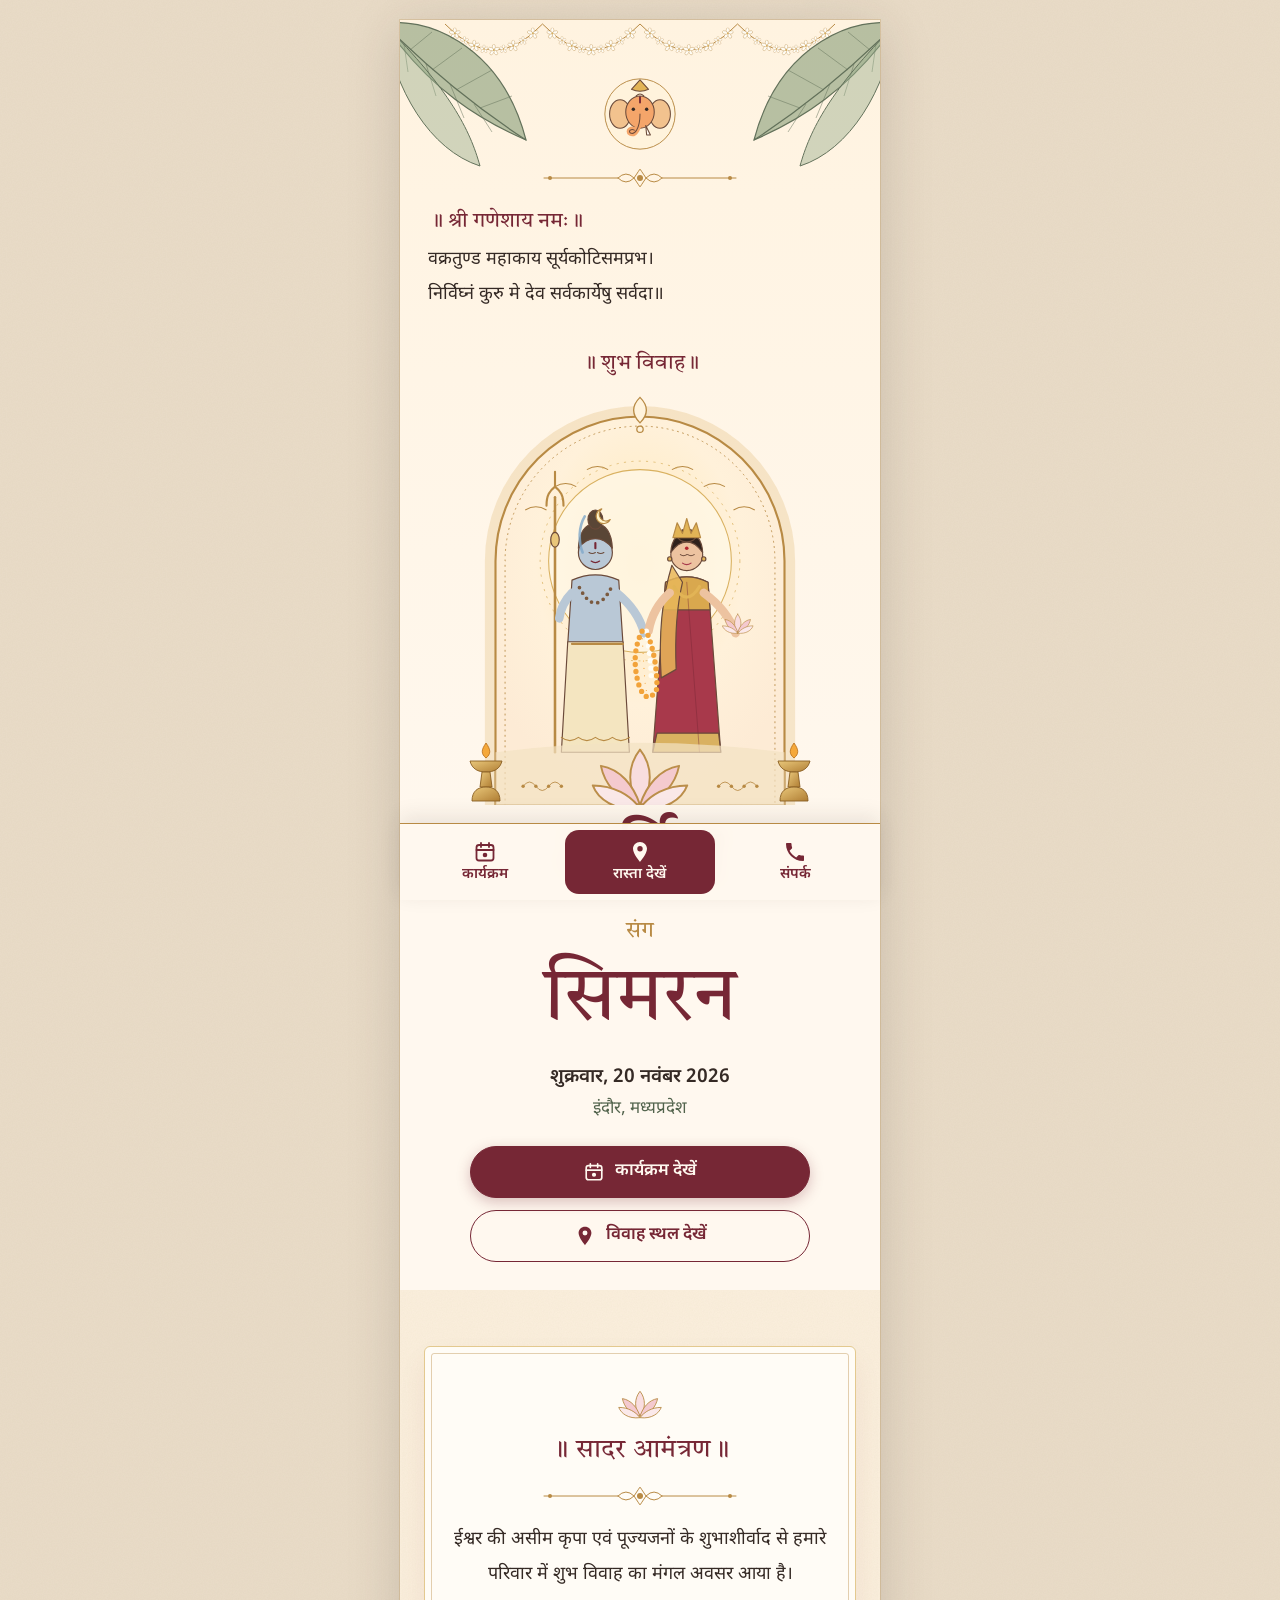
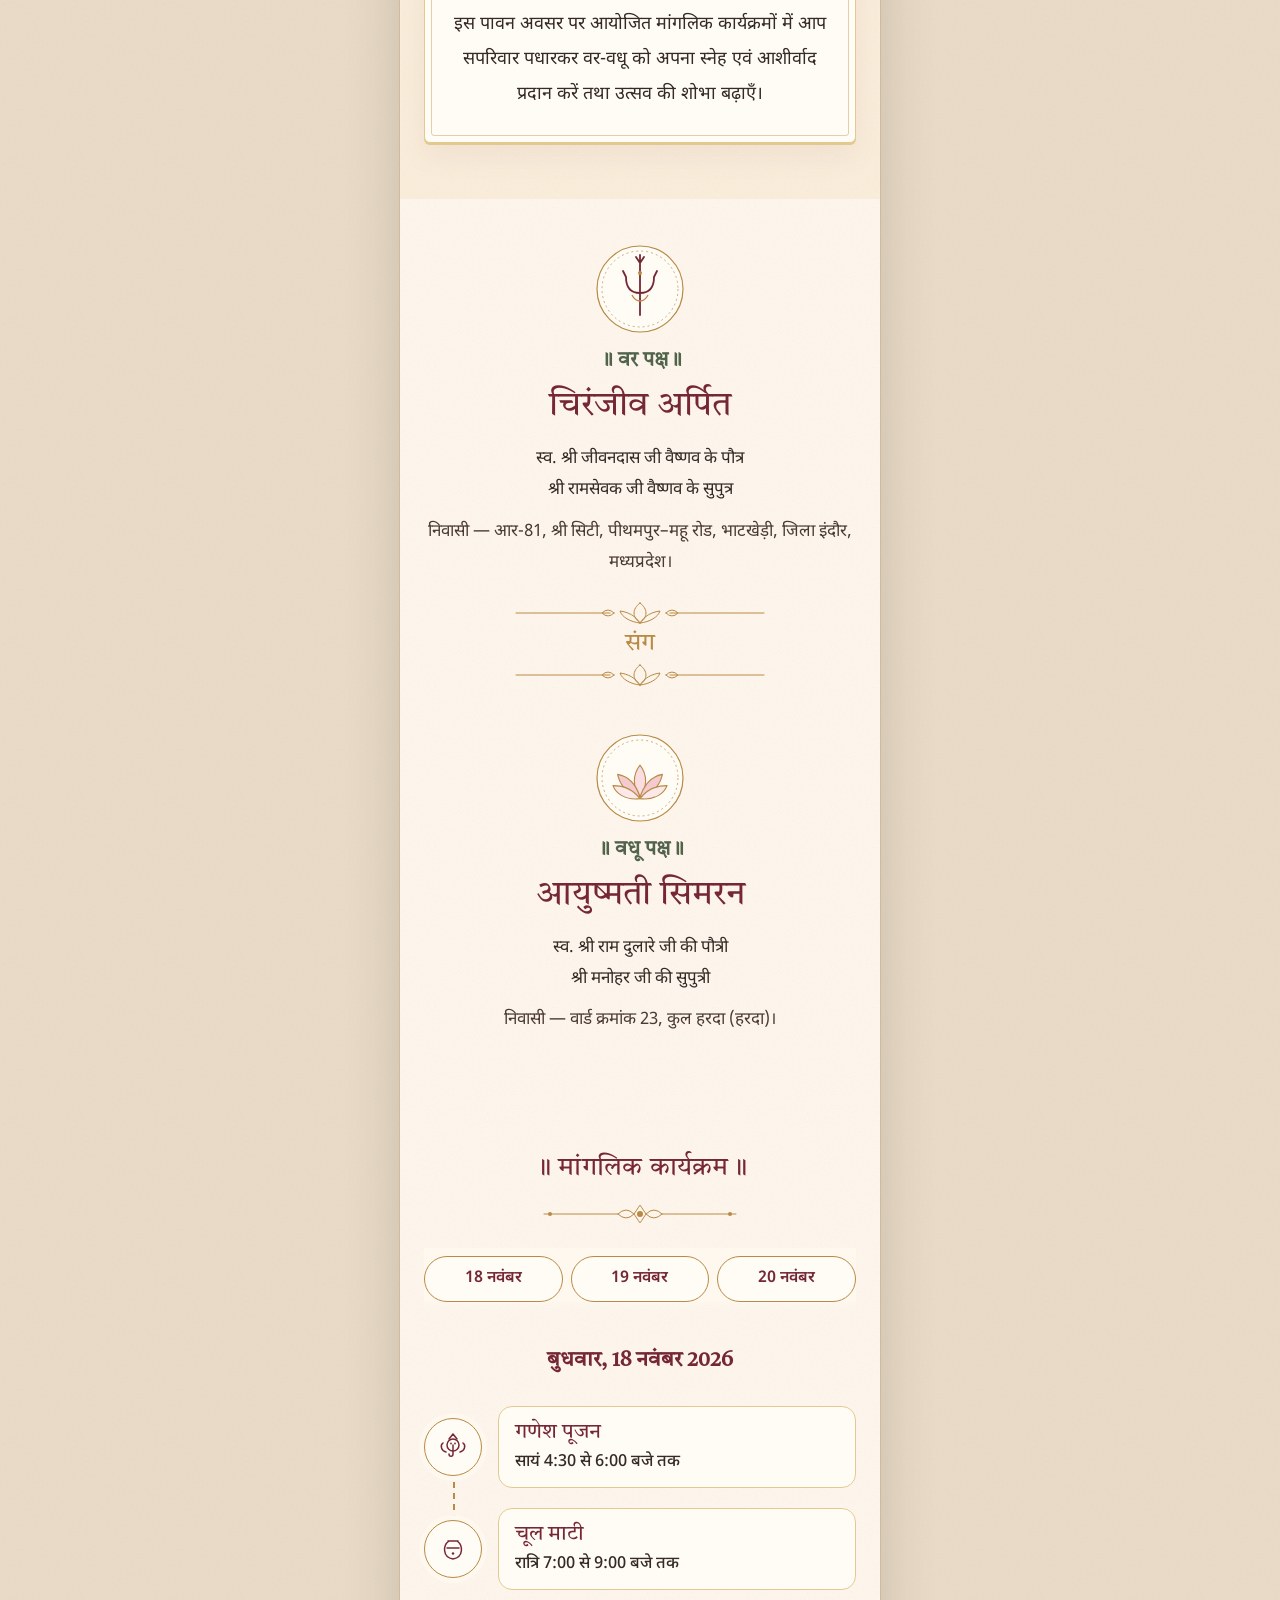
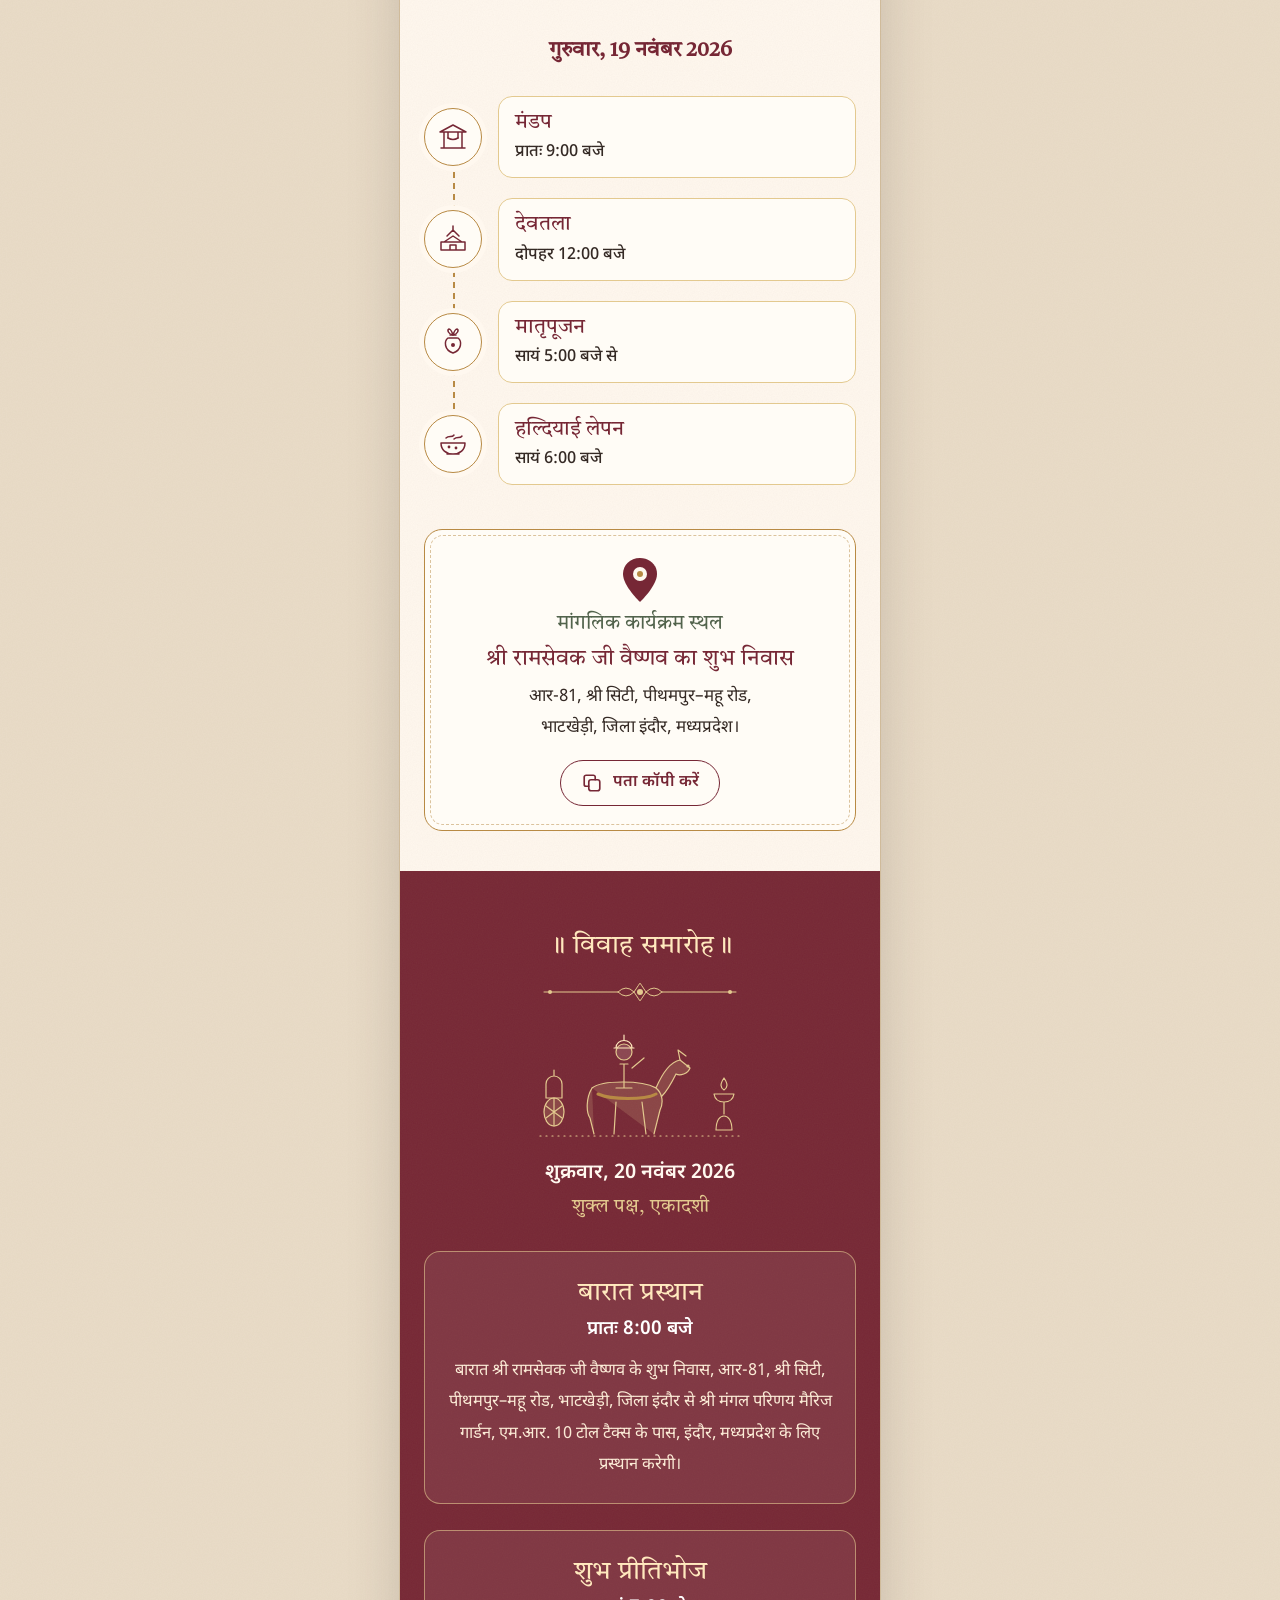
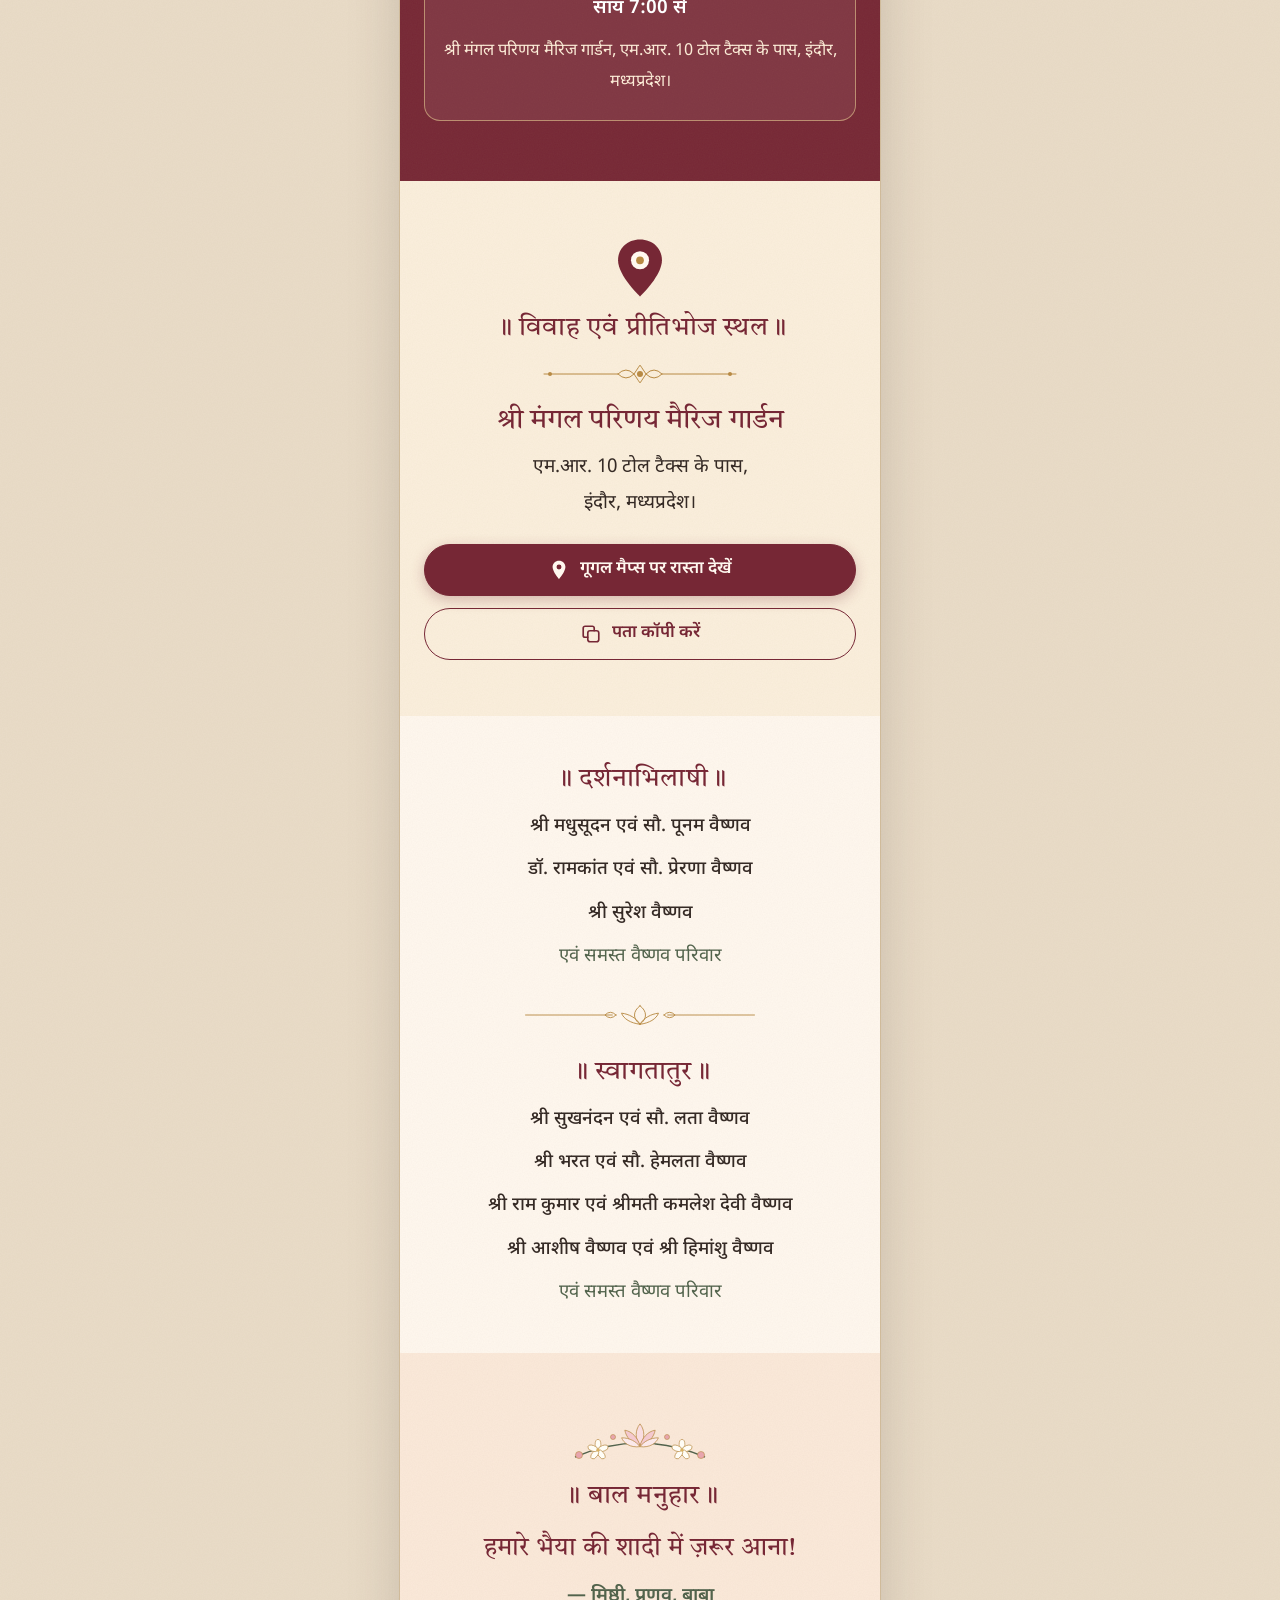
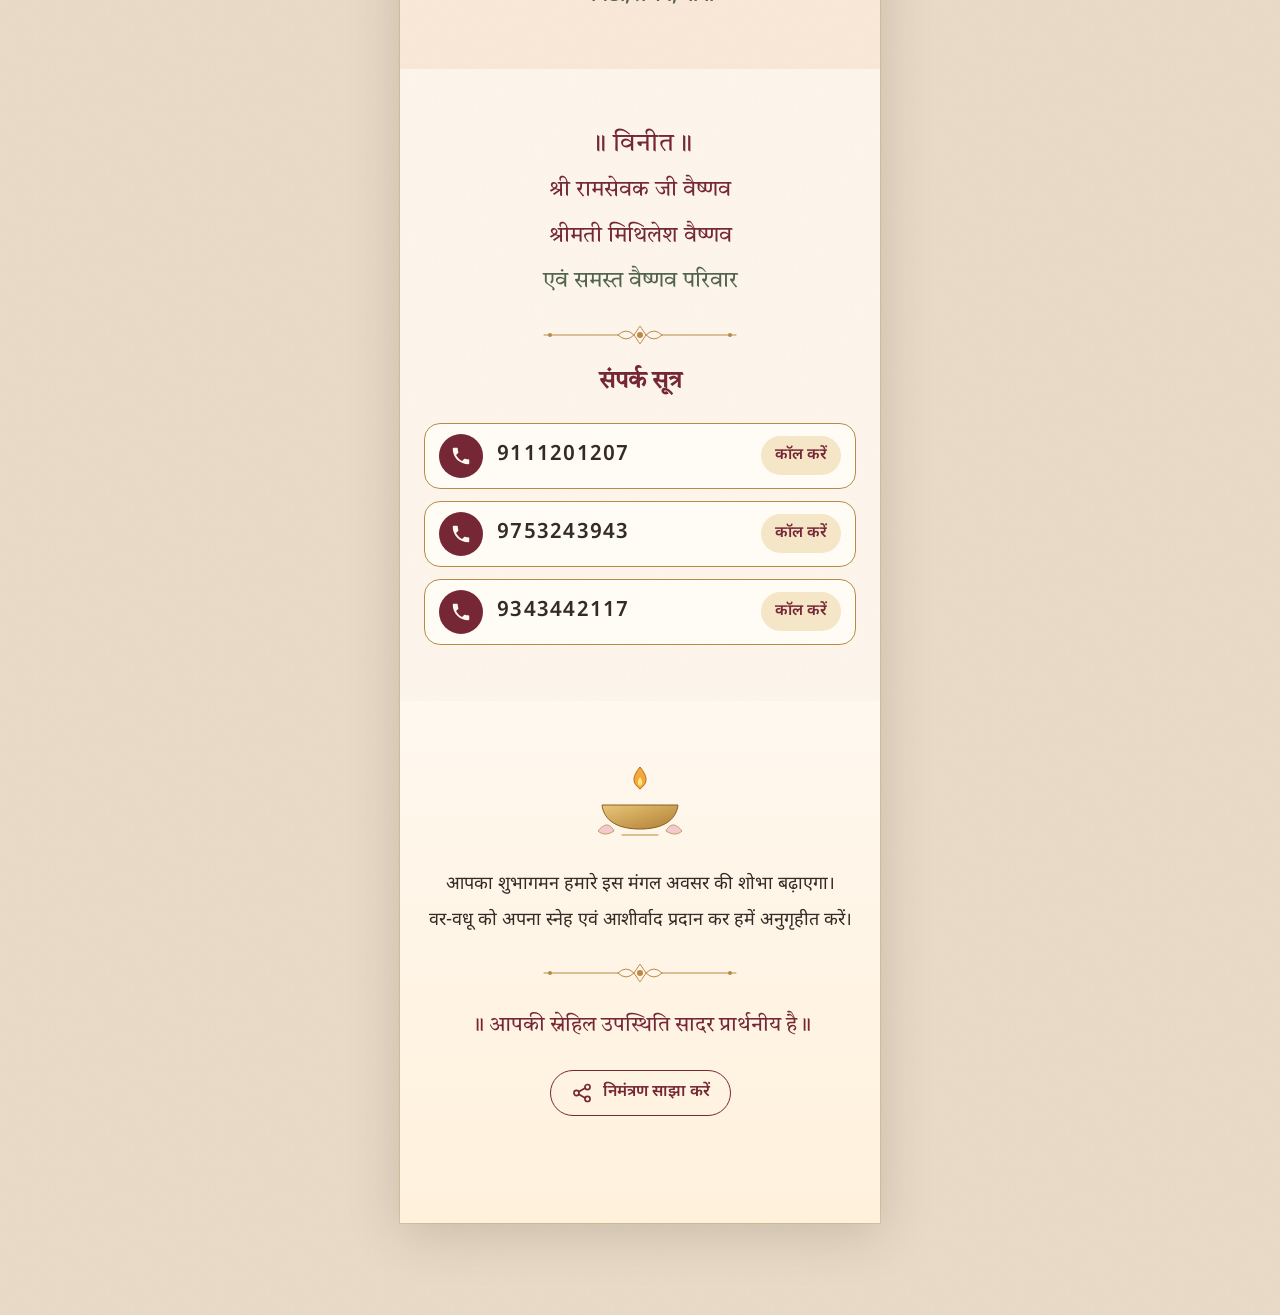
==== commit 55734063: "Add mobile Hindi wedding invitation for Arpit and Simran Co-Authored-By: Claude Sonnet 5.5 <noreply@" ====
--- a/index.html
+++ b/index.html
@@ -1,2155 +1,416 @@
 <!DOCTYPE html>
-<html lang="en">
+<html lang="hi">
 <head>
-<meta charset="UTF-8">
-<meta name="viewport" content="width=device-width, initial-scale=1.0">
-<title>Developer Bazaar | Fitness App Development Specialists</title>
-<meta name="description" content="Launch your custom fitness app in 12 weeks with Developer Bazaar. Fixed pricing, zero hidden surprises, and 100% code ownership guaranteed.">
-<meta name="theme-color" content="#ff3d6e">
-<link rel="icon" type="image/svg+xml" href="assets/favicon.svg">
-<link rel="preconnect" href="https://fonts.googleapis.com/">
-<link rel="preconnect" href="https://fonts.gstatic.com/" crossorigin>
-<link href="https://fonts.googleapis.com/css2?family=Inter:wght@400;500;600;700;800&family=Lora:wght@400;500;600&family=Manrope:wght@400;500;600;700;800&family=Montserrat:wght@400;500;600;700;800;900&family=Montserrat+Alternates:wght@500;600;700&family=Poppins:wght@400;500;600;700&family=Roboto+Mono:wght@400;500&display=swap" rel="stylesheet">
+<meta charset="utf-8">
+<meta name="viewport" content="width=device-width, initial-scale=1, viewport-fit=cover">
+<meta name="theme-color" content="#762735">
+<title>अर्पित संग सिमरन — शुभ विवाह</title>
+<meta name="description" content="अर्पित संग सिमरन के शुभ विवाह का सादर आमंत्रण — शुक्रवार, 20 नवंबर 2026, इंदौर, मध्यप्रदेश।">
+<link rel="preconnect" href="https://fonts.googleapis.com">
+<link rel="preconnect" href="https://fonts.gstatic.com" crossorigin>
+<link href="https://fonts.googleapis.com/css2?family=Noto+Sans+Devanagari:wght@400;500;600&family=Tiro+Devanagari+Hindi&display=swap" rel="stylesheet">
 <link rel="stylesheet" href="style.css">
+<script>document.documentElement.classList.add('js')</script>
 </head>
 <body>
 
-          <!-- SVG Sprite Defs for Web Optimization (DRY Standard) -->
-        <svg style="display: none" xmlns="http://www.w3.org/2000/svg">
-            <symbol id="icon-star" viewBox="0 0 11 11">
-                <path d="M5.374 0.953042C5.33553 0.976924 5.3045 1.01108 5.28442 1.05166L4.22613 3.19621C4.15632 3.3375 4.05323 3.45971 3.92573 3.55232C3.79822 3.64494 3.65012 3.70518 3.49417 3.72787L1.12688 4.07391C1.08182 4.08028 1.03947 4.09918 1.00463 4.12845C0.969791 4.15772 0.943874 4.19618 0.92983 4.23946C0.915786 4.28274 0.914179 4.32909 0.925193 4.37324C0.936207 4.41739 0.959399 4.45755 0.992127 4.48916L2.70446 6.15612C2.81749 6.26619 2.90204 6.40211 2.95083 6.55214C2.99962 6.70218 3.01118 6.86183 2.9845 7.01733L2.58071 9.37271C2.57285 9.41749 2.57772 9.46357 2.59476 9.50572C2.6118 9.54788 2.64033 9.5844 2.6771 9.61114C2.71386 9.63788 2.7574 9.65377 2.80275 9.65699C2.8481 9.66021 2.89345 9.65064 2.93363 9.62937L5.04975 8.51654C5.18921 8.44331 5.34438 8.40505 5.5019 8.40505C5.65942 8.40505 5.81458 8.44331 5.95404 8.51654L8.07063 9.62937L8.11082 9.65077 8.15622 9.66044 8.20165 9.65728C8.24708 9.65412 8.2907 9.63826 8.32754 9.6115C8.36439 9.58473 8.39297 9.54816 8.41002 9.50594C8.42708 9.46371 8.43192 9.41755 8.424 9.37271L8.01975 7.01687C7.9932 6.86145 8.00481 6.70189 8.05359 6.55195C8.10238 6.40201 8.18687 6.26617 8.29979 6.15612L10.0121 4.48871C10.0446 4.45706 10.0675 4.41696 10.0784 4.37295C10.0893 4.32893 10.0876 4.28276 10.0736 4.23965C10.0595 4.19654 10.0337 4.15821 9.99906 4.129C9.96439 4.0998 9.92224 4.08087 9.87738 4.07437L7.50963 3.72787C7.35385 3.70501 7.20595 3.64468 7.07862 3.55208C6.95129 3.45948 6.84833 3.33736 6.77859 3.19621L5.71984 1.05166C5.69975 1.01108 5.66872 0.976924 5.63025 0.953042C5.59178 0.929159 5.54741 0.916504 5.50213 0.916504C5.45685 0.916504 5.41247 0.929159 5.374 0.953042Z" fill="#FBBF24" stroke="#FBBF24" stroke-width="1.5" stroke-linecap="round"></path>
-            </symbol>
-            <symbol id="icon-outline-star" viewBox="0 0 12 12">
-                <path d="M5.86113 1.03986C5.81916 1.06591 5.78531 1.10318 5.7634 1.14745L4.6089 3.48695C4.53275 3.64108 4.42029 3.77441 4.28119 3.87544C4.14209 3.97648 3.98053 4.0422 3.8104 4.06695L1.2279 4.44445C1.17875 4.4514 1.13254 4.47201 1.09454 4.50394C1.05653 4.53587 1.02826 4.57783 1.01294 4.62504C0.997618 4.67226 0.995866 4.72282 1.00788 4.77098C1.0199 4.81914 1.0452 4.86296 1.0809 4.89745L2.9489 6.71595C3.0722 6.83602 3.16445 6.98429 3.21767 7.14797C3.27089 7.31165 3.2835 7.48581 3.2544 7.65545L2.8139 10.2249C2.80533 10.2738 2.81064 10.3241 2.82923 10.3701C2.84782 10.416 2.87894 10.4559 2.91905 10.4851C2.95916 10.5142 3.00665 10.5316 3.05613 10.5351C3.1056 10.5386 3.15507 10.5282 3.1989 10.5049L5.5074 9.29095C5.65954 9.21106 5.82881 9.16932 6.00065 9.16932C6.17249 9.16932 6.34176 9.21106 6.4939 9.29095L8.8029 10.5049C8.84675 10.5283 8.89628 10.5388 8.94583 10.5354C8.99539 10.5319 9.04298 10.5146 9.08317 10.4854C9.12336 10.4563 9.15454 10.4163 9.17315 10.3703C9.19176 10.3242 9.19704 10.2739 9.1884 10.2249L8.7474 7.65495C8.71843 7.48539 8.7311 7.31134 8.78432 7.14776C8.83754 6.98419 8.92971 6.836 9.0529 6.71595L10.9209 4.89695C10.9563 4.86242 10.9814 4.81868 10.9932 4.77066C11.005 4.72265 11.0032 4.67228 10.9879 4.62525C10.9726 4.57822 10.9445 4.53641 10.9066 4.50455C10.8688 4.47268 10.8228 4.45204 10.7739 4.44495L8.1909 4.06695C8.02096 4.042 7.85962 3.9762 7.72071 3.87517C7.58181 3.77415 7.46949 3.64093 7.3934 3.48695L6.2384 1.14745C6.21649 1.10318 6.18264 1.06591 6.14067 1.03986C6.09871 1.01381 6.0503 1 6.0009 1C5.9515 1 5.90309 1.01381 5.86113 0.953042Z" stroke="currentColor" stroke-width="1.8" stroke-linecap="round"></path>
-            </symbol>
-            <symbol id="icon-google-star" viewBox="0 0 16 16">
-                <path d="M7.81353 1.38615C7.75758 1.42089 7.71245 1.47058 7.68323 1.5296L6.1439 4.64894C6.04237 4.85445 5.89242 5.03221 5.70695 5.16693C5.52149 5.30164 5.30607 5.38927 5.07923 5.42227L1.6359 5.9256C1.57037 5.93487 1.50876 5.96235 1.45808 6.00493C1.40741 6.0475 1.36971 6.10345 1.34928 6.1664C1.32886 6.22935 1.32652 6.29677 1.34254 6.36099C1.35856 6.4252 1.39229 6.48362 1.4399 6.5296L3.93056 8.95427C4.09497 9.11437 4.21796 9.31207 4.28892 9.5303C4.35989 9.74854 4.3767 9.98076 4.3379 10.2069L3.75056 13.6329C3.73914 13.6981 3.74622 13.7651 3.771 13.8264C3.79579 13.8877 3.83728 13.9409 3.89076 13.9797C3.94424 14.0186 4.00757 14.0418 4.07353 14.0464C4.1395 14.0511 4.20545 14.0372 4.2639 14.0063L7.3419 12.3876C7.54475 12.2811 7.77044 12.2254 7.99956 12.2254C8.22868 12.2254 8.45438 12.2811 8.65723 12.3876L11.7359 14.0063C11.7944 14.0374 11.8604 14.0515 11.9265 14.0469C11.9926 14.0423 12.056 14.0192 12.1096 13.9803C12.1632 13.9413 12.2048 13.8881 12.2296 13.8267C12.2544 13.7653 12.2614 13.6982 12.2499 13.6329L11.6619 10.2063C11.6233 9.9802 11.6402 9.74812 11.7111 9.53002C11.7821 9.31192 11.905 9.11434 12.0692 8.95427L14.5599 6.52894C14.6071 6.4829 14.6405 6.42458 14.6563 6.36056C14.6721 6.29654 14.6696 6.22938 14.6492 6.16667C14.6289 6.10397 14.5913 6.04822 14.5409 6.00574C14.4905 5.96325 14.4292 5.93573 14.3639 5.92627L10.9199 5.42227C10.6933 5.38901 10.4782 5.30127 10.293 5.16657C10.1078 5.03188 9.95802 4.85425 9.85656 4.64894L8.31656 1.5296C8.28735 1.47058 8.24222 1.42089 8.18626 1.38615C8.13031 1.35142 8.06576 1.33301 7.9999 1.33301C7.93404 1.33301 7.86949 1.35142 7.81353 1.38615Z" stroke="#FFC107" stroke-width="2" stroke-linecap="round"></path>
-            </symbol>
-        </svg>
-
-        <!-- Header Navigation Bar -->
-        <header class="site-header">
-            <div class="container header-inner">
-                <a href="#" class="brand-logo" aria-label="Developer Bazaar Homepage">
-                    <img src="assets/DeveloperBazaarLogo.svg" alt="Developer Bazaar - Creating Positive Impact" class="brand-logo-img" width="220" height="55">
-                </a>
-                <a href="#quote-form" class="btn-header open-calendly-popup" role="button" aria-haspopup="dialog" aria-controls="calendlyPopup">
-                    Book My Free 29-Min Strategy Call
-                    <span class="arrow" aria-hidden="true"><svg xmlns="http://www.w3.org/2000/svg" width="11" height="11" viewBox="0 0 17 17" fill="none">
-                            <path d="M0.999094 15.4958L15.1412 1.35363M4.18107 1.00008C6.8396 2.04014 9.73418 2.32379 12.544 1.81961L15.1412 1.35363L14.6752 3.95083C14.1711 6.76068 14.4547 9.65527 15.4948 12.3138" stroke="white" stroke-width="2" stroke-linecap="round" stroke-linejoin="round"></path></svg></span>
-                </a>
-            </div>
-        </header>
-
-        <!-- Main Content Area -->
-        <main class="hero-section">
-            <div class="container hero-grid">
-                <!-- Left Column: Copy & Visual -->
-                <div class="hero-left">
-                    <!-- Google Rating Pill -->
-                    <div class="rating-pill">
-                        <div class="google-icon-box">
-                            <img src="assets/google.svg" alt="Google" width="18" height="18" class="google-icon-img">
-                        </div>
-                        <div class="star-group">
-                            <svg width="12" height="12" aria-hidden="true">
-                                <use href="#icon-star"></use>
-                            </svg>
-                            <svg width="12" height="12" aria-hidden="true">
-                                <use href="#icon-star"></use>
-                            </svg>
-                            <svg width="12" height="12" aria-hidden="true">
-                                <use href="#icon-star"></use>
-                            </svg>
-                            <svg width="12" height="12" aria-hidden="true">
-                                <use href="#icon-star"></use>
-                            </svg>
-                            <svg width="12" height="12" aria-hidden="true">
-                                <use href="#icon-star"></use>
-                            </svg>
-                        </div>
-                        <span class="rating-text">50+ Fitness clients give us 4.9
-                            Rating</span>
-                    </div>
-
-                    <!-- Main Headline -->
-                    <div class="main-headline">
-                        Stop handing your app idea to the wrong team.
-                    </div>
-
-                    <!-- Sub-Headline -->
-                    <div class="sub-headline">
-                        Launch the Fitness App You've Been Dreaming About in 12
-                        Weeks at One
-                        Fixed Price With Zero Hidden Surprises, Built by a Team
-                        That's Done
-                        It Before
-                    </div>
-
-                    <!-- Description Body Text -->
-                    <div class="hero-paragraph">
-                        Most founders lose months and thousands to agencies that
-                        overpromise, ghost, and hand back broken code. We're the fitness-app specialists who lock your price upfront, show you a
-                        working demo
-                        every week, and hand you 100% code ownership
-                    </div>
-
-                    <!-- Outline CTA Button -->
-                    <div class="cta-outline-wrap">
-                        <a href="#quote-form" class="btn-outline open-calendly-popup">
-                            Talk to a Specialist, Not a Salesperson
-                            <svg xmlns="http://www.w3.org/2000/svg" width="14" height="14" viewBox="0 0 17 17" fill="none">
-                                <path d="M0.999094 15.4958L15.1412 1.35363M4.18107 1.00008C6.8396 2.04014 9.73418 2.32379 12.544 1.81961L15.1412 1.35363L14.6752 3.95083C14.1711 6.76068 14.4547 9.65527 15.4948 12.3138" stroke="#FF5A5F" stroke-width="2" stroke-linecap="round" stroke-linejoin="round"></path>
-                            </svg>
-                        </a>
-                    </div>
-
-                    <!-- Guarantee Badges -->
-                    <div class="feature-badges">
-                        <div class="badge-pill">
-                            <svg xmlns="http://www.w3.org/2000/svg" width="16" height="16" viewBox="0 0 16 16" fill="none">
-                                <path d="M5.33801 1.59C4.38555 1.85232 3.4396 2.13774 2.50101 2.446C2.41523 2.47366 2.33898 2.52491 2.28098 2.59388C2.22297 2.66285 2.18555 2.74676 2.17301 2.836C1.61901 6.993 2.89901 10.026 4.42601 12.024C5.07224 12.8786 5.84317 13.6314 6.71301 14.257C7.05901 14.501 7.36501 14.677 7.60601 14.79C7.72601 14.8467 7.82367 14.886 7.89901 14.908C7.93222 14.9181 7.96593 14.9264 8.00001 14.933C8.03375 14.9264 8.06712 14.918 8.10001 14.908C8.17601 14.8853 8.27401 14.846 8.39401 14.79C8.63401 14.677 8.94101 14.5 9.28701 14.257C10.1568 13.6314 10.9278 12.8786 11.574 12.024C13.101 10.027 14.381 6.993 13.827 2.836C13.8145 2.74676 13.777 2.66285 13.719 2.59388C13.661 2.52491 13.5848 2.47366 13.499 2.446C12.848 2.233 11.749 1.886 10.662 1.591C9.55201 1.29 8.53101 1.067 8.00001 1.067C7.47001 1.067 6.44801 1.289 5.33801 1.59ZM5.07201 0.56C6.15701 0.265 7.31001 0 8.00001 0C8.69001 0 9.84301 0.265 10.928 0.56C12.038 0.86 13.157 1.215 13.815 1.43C14.0901 1.52085 14.334 1.68747 14.5187 1.9107C14.7034 2.13394 14.8213 2.40474 14.859 2.692C15.455 7.169 14.072 10.487 12.394 12.682C11.6822 13.6207 10.8338 14.4476 9.87701 15.135C9.54653 15.3734 9.19587 15.5826 8.82901 15.76C8.54901 15.892 8.24801 16 8.00001 16C7.75201 16 7.45201 15.892 7.17101 15.76C6.80415 15.5826 6.45348 15.3734 6.12301 15.135C5.16626 14.4476 4.31785 13.6207 3.60601 12.682C1.92801 10.487 0.545005 7.169 1.14101 2.692C1.17869 2.40474 1.29665 2.13394 1.48132 1.9107C1.666 1.68747 1.9099 1.52085 2.18501 1.43C3.14026 1.11701 4.10287 0.826926 5.07201 0.56Z" fill="#FF5A5F"></path>
-                                <path d="M10.8546 5.14592C10.9012 5.19236 10.9381 5.24754 10.9633 5.30828C10.9886 5.36903 11.0015 5.43415 11.0015 5.49992C11.0015 5.56568 10.9886 5.63081 10.9633 5.69155C10.9381 5.7523 10.9012 5.80747 10.8546 5.85392L7.85463 8.85392C7.80819 8.90048 7.75301 8.93742 7.69227 8.96263C7.63152 8.98784 7.5664 9.00081 7.50063 9.00081C7.43486 9.00081 7.36974 8.98784 7.309 8.96263C7.24825 8.93742 7.19308 8.90048 7.14663 8.85392L5.64663 7.35392C5.60014 7.30743 5.56327 7.25224 5.53811 7.1915C5.51295 7.13076 5.5 7.06566 5.5 6.99992C5.5 6.93417 5.51295 6.86907 5.53811 6.80833C5.56327 6.74759 5.60014 6.6924 5.64663 6.64592C5.69312 6.59943 5.74831 6.56255 5.80905 6.53739C5.86979 6.51223 5.93489 6.49929 6.00063 6.49929C6.06638 6.49929 6.13148 6.51223 6.19222 6.53739C6.25295 6.56255 6.30814 6.59943 6.35463 6.64592L7.50063 7.79292L10.1466 5.14592C10.1931 5.09935 10.2483 5.06241 10.309 5.0372C10.3697 5.012 10.4349 4.99902 10.5006 4.99902C10.5664 4.99902 10.6315 5.012 10.6923 5.0372C10.753 5.06241 10.8082 5.09935 10.8546 5.14592Z" fill="#FF5A5F"></path>
-                            </svg>
-                            <span>100% Money-Back Guarantee</span>
-                        </div>
-
-                        <div class="badge-pill">
-                            <svg xmlns="http://www.w3.org/2000/svg" width="17" height="16" viewBox="0 0 17 16" fill="none">
-                                <path d="M0 3.00008C0 2.20441 0.316072 1.44133 0.878684 0.878704C1.4413 0.316079 2.20436 0 3.00002 0H11.0001C11.7957 0 12.5588 0.316079 13.1214 0.878704C13.684 1.44133 14.0001 2.20441 14.0001 3.00008V5.03014C13.6679 4.99166 13.3325 4.99032 13.0001 5.02614V4.00011H1.00001V11.0003C1.00001 11.5308 1.21072 12.0395 1.58579 12.4146C1.96087 12.7896 2.46958 13.0004 3.00002 13.0004H6.49203C6.27237 13.2969 6.12108 13.6384 6.04903 14.0004H3.00002C2.20436 14.0004 1.4413 13.6843 0.878684 13.1217C0.316072 12.5591 0 11.796 0 11.0003V3.00008ZM10.0441 6.58718L8.60404 5.14714C8.51029 5.05326 8.38308 5.00046 8.2504 5.00036C8.11771 5.00027 7.99043 5.05289 7.89654 5.14664C7.80265 5.2404 7.74986 5.36762 7.74976 5.5003C7.74967 5.63299 7.80229 5.76027 7.89604 5.85416L9.47405 7.43121C9.62872 7.1332 9.81872 6.85186 10.0441 6.58718ZM3.00002 1.00003C2.46958 1.00003 1.96087 1.21075 1.58579 1.58583C1.21072 1.96091 1.00001 2.46964 1.00001 3.00008H13.0001C13.0001 2.46964 12.7894 1.96091 12.4143 1.58583C12.0392 1.21075 11.5305 1.00003 11.0001 1.00003H3.00002ZM6.10403 5.85416C6.19792 5.76027 6.25066 5.63293 6.25066 5.50015C6.25066 5.36737 6.19792 5.24003 6.10403 5.14614C6.01014 5.05225 5.88281 4.99951 5.75003 4.99951C5.61725 4.99951 5.48991 5.05225 5.39603 5.14614L2.89601 7.64621C2.84945 7.69266 2.81251 7.74784 2.7873 7.80859C2.76209 7.86933 2.74912 7.93445 2.74912 8.00022C2.74912 8.06599 2.76209 8.13112 2.7873 8.19186C2.81251 8.25261 2.84945 8.30779 2.89601 8.35423L5.39603 10.8543C5.48991 10.9482 5.61725 11.0009 5.75003 11.0009C5.88281 11.0009 6.01014 10.9482 6.10403 10.8543C6.19792 10.7604 6.25066 10.6331 6.25066 10.5003C6.25066 10.3675 6.19792 10.2402 6.10403 10.1463L3.95702 8.00022L6.10403 5.85416ZM13.8921 6.02417C14.2581 6.06617 14.3631 6.50418 14.1021 6.76619L13.1271 7.74122C12.9871 7.88121 12.876 8.04741 12.8003 8.23032C12.7245 8.41323 12.6855 8.60927 12.6855 8.80725C12.6855 9.00523 12.7245 9.20127 12.8003 9.38418C12.876 9.56709 12.9871 9.73328 13.1271 9.87328C13.2671 10.0133 13.4332 10.1243 13.6162 10.2001C13.7991 10.2758 13.9951 10.3148 14.1931 10.3148C14.391 10.3148 14.5871 10.2758 14.77 10.2001C14.9529 10.1243 15.1191 10.0133 15.2591 9.87328L16.2341 8.89825C16.4951 8.63724 16.9341 8.74224 16.9761 9.10826C17.0457 9.70257 16.9626 10.3048 16.7347 10.8581C16.5067 11.4113 16.1414 11.8973 15.6733 12.27C15.2052 12.6427 14.6497 12.8899 14.0595 12.9881C13.4692 13.0863 12.8637 13.0324 12.3001 12.8314L9.57405 15.5584C9.43406 15.6984 9.26787 15.8095 9.08496 15.8852C8.90206 15.961 8.70602 16 8.50804 16C8.31007 16 8.11403 15.961 7.93113 15.8852C7.74822 15.8095 7.58203 15.6984 7.44204 15.5584C7.30205 15.4184 7.191 15.2522 7.11524 15.0693C7.03948 14.8864 7.00048 14.6904 7.00048 14.4924C7.00048 14.2944 7.03948 14.0984 7.11524 13.9155C7.191 13.7326 7.30205 13.5664 7.44204 13.4264L10.1681 10.7003C9.96697 10.1366 9.91301 9.53094 10.0113 8.94058C10.1095 8.35022 10.3568 7.79468 10.7296 7.32653C11.1025 6.85837 11.5886 6.49307 12.1419 6.26517C12.6953 6.03728 13.2977 5.95433 13.8921 6.02417Z" fill="#FF5A5F"></path>
-                            </svg>
-                            <span>3 Months Free Maintenance</span>
-                        </div>
-
-                        <div class="badge-pill">
-                            <svg xmlns="http://www.w3.org/2000/svg" width="16" height="16" viewBox="0 0 16 16" fill="none">
-                                <path d="M10.4789 1.64709C10.4982 1.58432 10.505 1.51836 10.4988 1.45298C10.4926 1.3876 10.4736 1.32408 10.4428 1.26604C10.4121 1.208 10.3702 1.15659 10.3196 1.11473C10.269 1.07288 10.2107 1.0414 10.1479 1.02209C10.0851 1.00279 10.0192 0.996037 9.95378 1.00222C9.8884 1.00841 9.82488 1.02742 9.76684 1.05815C9.70881 1.08889 9.65739 1.13075 9.61553 1.18136C9.57368 1.23197 9.5422 1.29032 9.52289 1.35309L5.52289 14.3531C5.48391 14.4799 5.49688 14.6169 5.55895 14.7341C5.62103 14.8514 5.72712 14.9391 5.85389 14.9781C5.98067 15.0171 6.11774 15.0041 6.23495 14.942C6.35216 14.88 6.43991 14.7739 6.47889 14.6471L10.4789 1.64709ZM4.85489 4.14609C4.90146 4.19254 4.9384 4.24771 4.96361 4.30846C4.98881 4.3692 5.00179 4.43433 5.00179 4.50009C5.00179 4.56586 4.98881 4.63098 4.96361 4.69173C4.9384 4.75247 4.90146 4.80765 4.85489 4.85409L1.70789 8.00009L4.85489 11.1461C4.94878 11.24 5.00153 11.3673 5.00153 11.5001C5.00153 11.6329 4.94878 11.7602 4.85489 11.8541C4.76101 11.948 4.63367 12.0007 4.50089 12.0007C4.36812 12.0007 4.24078 11.948 4.14689 11.8541L0.646894 8.35409C0.600331 8.30765 0.563388 8.25247 0.538181 8.19173C0.512975 8.13098 0.5 8.06586 0.5 8.00009C0.5 7.93433 0.512975 7.8692 0.538181 7.80846C0.563388 7.74771 0.600331 7.69254 0.646894 7.64609L4.14689 4.14609C4.19334 4.09953 4.24852 4.06259 4.30926 4.03738C4.37001 4.01217 4.43513 3.9992 4.50089 3.9992C4.56666 3.9992 4.63178 4.01217 4.69253 4.03738C4.75327 4.06259 4.80845 4.09953 4.85489 4.14609ZM11.1469 4.14609C11.1003 4.19254 11.0634 4.24771 11.0382 4.30846C11.013 4.3692 11 4.43433 11 4.50009C11 4.56586 11.013 4.63098 11.0382 4.69173C11.0634 4.75247 11.1003 4.80765 11.1469 4.85409L14.2939 8.00009L11.1469 11.1461C11.1004 11.1926 11.0635 11.2478 11.0384 11.3085C11.0132 11.3692 11.0003 11.4344 11.0003 11.5001C11.0003 11.5658 11.0132 11.6309 11.0384 11.6917C11.0635 11.7524 11.1004 11.8076 11.1469 11.8541C11.1934 11.9006 11.2486 11.9375 11.3093 11.9626C11.3701 11.9878 11.4352 12.0007 11.5009 12.0007C11.5666 12.0007 11.6317 11.9878 11.6925 11.9626C11.7532 11.9375 11.8084 11.9006 11.8549 11.8541L15.3549 8.35409C15.4015 8.30765 15.4384 8.25247 15.4636 8.19173C15.4888 8.13098 15.5018 8.06586 15.5018 8.00009C15.5018 7.93433 15.4888 7.8692 15.4636 7.80846C15.4384 7.74771 15.4015 7.69254 15.3549 7.64609L11.8549 4.14609C11.8084 4.09953 11.7533 4.06259 11.6925 4.03738C11.6318 4.01217 11.5667 3.9992 11.5009 3.9992C11.4351 3.9992 11.37 4.01217 11.3093 4.03738C11.2485 4.06259 11.1933 4.09953 11.1469 4.14609Z" fill="#FF5A5F"></path>
-                            </svg>
-                            <span>Full Source Code Ownership</span>
-                        </div>
-                    </div>
-
-                    <!-- Hero Graphic Mockup -->
-                    <div class="hero-mockup-container">
-                        <img src="assets/heroImage.svg" alt="Illustrative Fitness App Mobile Concept" class="hero-mockup-img" width="560" height="315" loading="eager" fetchpriority="high">
-                    </div>
-                </div>
-
-                <!-- Right Column: Form Card -->
-                <div class="hero-right" id="quote-form">
-                    <div class="form-card-wrapper">
-                        <div class="form-card">
-                            <div class="form-header-title">Get My Free App Plan
-                                &amp; Quote</div>
-                            <div class="form-header-sub">What you get on the
-                                call:</div>
-
-                            <ul class="form-checklist">
-                                <li class="checklist-item">
-                                    <span class="check-icon-circle">
-                                        <svg xmlns="http://www.w3.org/2000/svg" width="12" height="12" viewBox="0 0 12 12" fill="none">
-                                            <path d="M9.9992 3L4.49975 8.4996L2 5.99978" stroke="#FF5A5F" stroke-width="2" stroke-linecap="round"></path></svg></span>
-                                    <span class="card-text">Your exact price and
-                                        launch date, upfront, no
-                                        guessing</span>
-                                </li>
-                                <li class="checklist-item">
-                                    <span class="check-icon-circle"><svg xmlns="http://www.w3.org/2000/svg" width="12" height="12" viewBox="0 0 12 12" fill="none">
-                                            <path d="M9.9992 3L4.49975 8.4996L2 5.99978" stroke="#FF5A5F" stroke-width="2" stroke-linecap="round"></path></svg></span>
-                                    <span class="card-text">A clear plan of what
-                                        to build first, and what to skip</span>
-                                </li>
-                                <li class="checklist-item">
-                                    <span class="check-icon-circle"><svg xmlns="http://www.w3.org/2000/svg" width="12" height="12" viewBox="0 0 12 12" fill="none">
-                                            <path d="M9.9992 3L4.49975 8.4996L2 5.99978" stroke="#FF5A5F" stroke-width="2" stroke-linecap="round"></path></svg></span>
-                                    <span class="card-text">A roadmap you keep,
-                                        even if you don't hire us</span>
-                                </li>
-                            </ul>
-
-                            <form class="quote-form db-google-form" id="leadForm" action="#" method="POST">
-                                <!-- Honeypot -->
-                                <div aria-hidden="true" style="
-                    position: absolute !important;
-                    left: -9999px !important;
-                    width: 1px !important;
-                    height: 1px !important;
-                    overflow: hidden !important;
-                  ">
-                                    <label>Website</label>
-                                    <input type="text" name="website" tabindex="-1" autocomplete="off">
-                                </div>
-
-                                <!-- Hidden Metadata -->
-                                <input type="hidden" name="form_name" value="Hero Form">
-                                <input type="hidden" name="page_url" value="">
-                                <input type="hidden" name="page_title" value="">
-
-                                <div class="form-field-wrap">
-                                    <input type="text" id="fullName" name="name" class="form-input" placeholder="Full Name*" autocomplete="name" autocapitalize="words" minlength="2" maxlength="80" required="">
-                                </div>
-
-                                <div class="form-field-wrap">
-                                    <input type="text" id="workEmail" name="email" class="form-input" placeholder="Email*" required="">
-                                </div>
-
-                                <div class="phone-input-row">
-                                    <div class="country-code-wrap">
-                                        <select id="countryCode" name="country" class="form-select country-select" autocomplete="tel-country-code" aria-label="Country Code" required="">
-                                            <option value="USA (+1)" selected="">USA (+1)</option>
-                                            <option value="Canada (+1)">Canada
-                                                (+1)</option>
-                                            <option value="Australia (+61)">Australia
-                                                (+61)</option>
-                                            <option value="UK (+44)">UK
-                                                (+44)</option>
-                                            <option value="UAE (+971)">UAE
-                                                (+971)</option>
-                                        </select>
-                                        <span class="select-chevron" aria-hidden="true">
-                                            <svg width="10" height="6" viewBox="0 0 10 6" fill="none" xmlns="http://www.w3.org/2000/svg">
-                                                <path d="M1 1L5 5L9 1" stroke="#6B6B75" stroke-width="1.5" stroke-linecap="round" stroke-linejoin="round"></path>
-                                            </svg>
-                                        </span>
-                                    </div>
-                                    <div class="phone-number-wrap">
-                                        <input type="tel" id="phoneNumber" name="phone" class="form-input" placeholder="Mobile Number*" autocomplete="tel" inputmode="tel" minlength="7" maxlength="15" required="">
-                                    </div>
-                                </div>
-
-                                <div class="form-field-wrap custom-select-wrap" id="budgetSelectWrap">
-                                    <select id="projectBudget" name="budget" class="form-select custom-select-hidden" required="">
-                                        <option value="" disabled="" selected="" hidden="">
-                                            Select a Budget Range
-                                        </option>
-                                        <option value="$5K - $10K">$5K -
-                                            $10K</option>
-                                        <option value="$10K - $20K">$10K -
-                                            $20K</option>
-                                        <option value="$20K - $50K">$20K -
-                                            $50K</option>
-                                        <option value="$50K +">$50K +</option>
-                                    </select>
-
-                                    <div class="custom-select-trigger" tabindex="0" role="combobox" aria-expanded="false" aria-haspopup="listbox" aria-label="Select a Budget Range">
-                                        <span class="custom-select-value">Select
-                                            a Budget Range</span>
-                                        <span class="select-chevron" aria-hidden="true">
-                                            <svg width="10" height="6" viewBox="0 0 10 6" fill="none" xmlns="http://www.w3.org/2000/svg">
-                                                <path d="M1 1L5 5L9 1" stroke="#6B6B75" stroke-width="1.5" stroke-linecap="round" stroke-linejoin="round"></path>
-                                            </svg>
-                                        </span>
-                                    </div>
-
-                                    <div class="custom-select-menu" role="listbox">
-                                        <div class="custom-select-option" role="option" data-value="$5K - $10K">
-                                            <span>$5K - $10K</span>
-                                        </div>
-                                        <div class="custom-select-option" role="option" data-value="$10K - $20K">
-                                            <span>$10K - $20K</span>
-                                        </div>
-                                        <div class="custom-select-option" role="option" data-value="$20K - $50K">
-                                            <span>$20K - $50K</span>
-                                        </div>
-                                        <div class="custom-select-option" role="option" data-value="$50K +">
-                                            <span>$50K +</span>
-                                        </div>
-                                    </div>
-                                </div>
-
-                                <div class="form-field-wrap">
-                                    <textarea id="projectRequirement" name="message" class="form-input form-textarea" placeholder="Please share your requirements" rows="3" spellcheck="true"></textarea>
-                                </div>
-
-                                <label class="nda-checkbox-wrap" for="ndaConsent">
-                                    <input type="checkbox" id="ndaConsent" name="nda" value="Yes">
-                                    <span class="custom-box"></span>
-                                    <span class="nda-text">Your ideas are fully
-                                        protected under our NDA.</span>
-                                </label>
-
-                                <button type="submit" class="btn-submit gf-submit">
-                                    Get My Free App Plan &amp; Quote
-
-                                    <svg xmlns="http://www.w3.org/2000/svg" width="15" height="15" viewBox="0 0 17 17" fill="none">
-                                        <path d="M1.00007 15.4959L15.1422 1.35381M4.18205 1.00026C6.84057 2.04032 9.73515 2.32398 12.545 1.8198L15.1422 1.35381L14.6762 3.95102C14.172 6.76087 14.4557 9.65545 15.4958 12.314" stroke="white" stroke-width="2" stroke-linecap="round" stroke-linejoin="round"></path>
-                                    </svg>
-                                </button>
-
-                                <div class="gf-message" role="status" aria-live="polite"></div>
-                            </form>
-
-                            <div class="form-footer-info">
-                                <div class="footer-bold">
-                                    Free 29-minute call · No obligation
-                                </div>
-                                <div class="footer-small">
-                                    We'll only use your details to respond to
-                                    your enquiry.
-                                </div>
-                            </div>
-                        </div>
-                    </div>
-                </div>
-            </div>
-        </main>
-
-        <!-- Bottom Stats Banner -->
-        <section class="stats-banner">
-            <div class="container stats-grid">
-                <div class="stat-item">
-                    <div class="stat-number">50+</div>
-                    <div class="stat-desc">Fitness Apps launched</div>
-                </div>
-
-                <div class="stat-divider" aria-hidden="true"></div>
-
-                <div class="stat-item">
-                    <div class="stat-number">10+</div>
-                    <div class="stat-desc">Years building apps</div>
-                </div>
-
-                <div class="stat-divider" aria-hidden="true"></div>
-
-                <div class="stat-item">
-                    <div class="stat-number">12 wks</div>
-                    <div class="stat-desc">average launch time</div>
-                </div>
-
-                <div class="stat-divider" aria-hidden="true"></div>
-
-                <div class="stat-item">
-                    <div class="stat-number">15+</div>
-                    <div class="stat-desc">Countries Served</div>
-                </div>
-
-                <div class="stat-divider" aria-hidden="true"></div>
-
-                <div class="stat-item">
-                    <div class="stat-number">3</div>
-                    <div class="stat-desc">apps we built got funded</div>
-                </div>
-            </div>
-        </section>
-
-        <!-- Case Studies Section ("The Founders Were Once Exactly Where You Are Now") -->
-        <section class="case-studies-section" id="case-studies" aria-label="Founder Case Studies">
-            <div class="container">
-                <!-- Section Header -->
-                <div class="section-header text-center">
-                    <div class="section-title">
-                        The Founders Were Once
-                        <span class="title-highlight">Exactly Where You Are
-                            Now</span>
-                    </div>
-                    <div class="section-subtitle">
-                        An idea, a budget, and a fear of getting it wrong. See
-                        how they
-                        launched,<br>
-                        and where they are today.
-                    </div>
-                </div>
-
-                <!-- Case Studies List (Single Card Pattern Reused) -->
-                <div class="case-studies-list">
-                    <!-- Card 1: AI Personal Trainer Fitness App -->
-                    <article class="case-study-card" style="top: 80px; z-index: 1;">
-                        <div class="case-study-main">
-                            <div class="case-study-media">
-                                <img src="assets/meet1.svg" alt="AI Personal Trainer Fitness App Mockup" class="case-study-img" loading="lazy" decoding="async">
-                            </div>
-
-                            <div class="case-study-info">
-                                <span class="case-study-kicker">CASE STUDY 1 —
-                                    RAISED FUNDING</span>
-                                <div class="case-study-title">AI Personal Trainer Fitness App</div>
-                                <div class="case-study-badge">
-                                    Launched in 8 weeks → raised $100K in
-                                    funding
-                                </div>
-
-                                <div class="case-study-story-grid">
-                                    <div class="story-col">
-                                        <div class="story-label">THE
-                                            DREAM:</div>
-                                        <p class="story-text">
-                                            Dmitri wanted to launch an
-                                            AI personal-trainer fitness app, but
-                                            another agency had quoted him $60K
-                                            and 12+ months.
-                                        </p>
-                                    </div>
-                                    <div class="story-col">
-                                        <div class="story-label">WHAT WE
-                                            DID:</div>
-                                        <p class="story-text">
-                                            Built and launched the full MVP in 8
-                                            weeks at a fixed
-                                            price, with workout tracking and progress analytics built in from day one.
-                                        </p>
-                                    </div>
-                                </div>
-
-                                <div class="case-study-outcomes">
-                                    <div class="story-label">OUTCOMES</div>
-                                    <ul class="outcomes-list">
-                                        <li class="outcome-item">
-                                            <svg xmlns="http://www.w3.org/2000/svg" width="14" height="14" viewBox="0 0 14 14" fill="none">
-                                                <path d="M11.6644 3.5L5.24841 9.9162L2.33203 6.99975" stroke="#FF5A5F" stroke-width="2" stroke-linecap="round"></path>
-                                            </svg>
-                                            <span>Launched on time</span>
-                                        </li>
-                                        <li class="outcome-item">
-                                            <svg xmlns="http://www.w3.org/2000/svg" width="14" height="14" viewBox="0 0 14 14" fill="none">
-                                                <path d="M11.6644 3.5L5.24841 9.9162L2.33203 6.99975" stroke="#FF5A5F" stroke-width="2" stroke-linecap="round"></path>
-                                            </svg>
-                                            <span>1,000 users in first 4
-                                                months</span>
-                                        </li>
-                                        <li class="outcome-item">
-                                            <svg xmlns="http://www.w3.org/2000/svg" width="14" height="14" viewBox="0 0 14 14" fill="none">
-                                                <path d="M11.6644 3.5L5.24841 9.9162L2.33203 6.99975" stroke="#FF5A5F" stroke-width="2" stroke-linecap="round"></path>
-                                            </svg>
-                                            <span>Raised $100K in funding</span>
-                                        </li>
-                                    </ul>
-                                </div>
-                            </div>
-                        </div>
-
-                        <!-- Founder Quote Box -->
-                        <div class="case-study-quote-box">
-                            <svg class="quote-mark-icon" xmlns="http://www.w3.org/2000/svg" width="24" height="20" viewBox="0 0 24 20" fill="none">
-                                <g opacity="0.3">
-                                    <path d="M9.41421 17.0118C9.03914 17.3244 8.53043 17.5 8 17.5H5C4.46957 17.5 3.96086 17.3244 3.58579 17.0118C3.21071 16.6993 3 16.2754 3 15.8333V7.5C3 6.17392 3.63214 4.90215 4.75736 3.96447C5.88258 3.02678 7.4087 2.5 9 2.5C9.26522 2.5 9.51957 2.5878 9.70711 2.74408C9.89464 2.90036 10 3.11232 10 3.33333V5C10 5.22101 9.89464 5.43298 9.70711 5.58926C9.51957 5.74554 9.26522 5.83333 9 5.83333C8.46957 5.83333 7.96086 6.00893 7.58579 6.32149C7.21071 6.63405 7 7.05797 7 7.5V8.33333C7 8.55435 7.10536 8.76631 7.29289 8.92259C7.48043 9.07887 7.73478 9.16667 8 9.16667C8.53043 9.16667 9.03914 9.34226 9.41421 9.65482C9.78929 9.96738 10 10.3913 10 10.8333V15.8333C10 16.2754 9.78929 16.6993 9.41421 17.0118Z" stroke="#FF5A5F" stroke-width="2" stroke-linecap="round"></path>
-                                    <path d="M20.4142 17.0118C20.0391 17.3244 19.5304 17.5 19 17.5H16C15.4696 17.5 14.9609 17.3244 14.5858 17.0118C14.2107 16.6993 14 16.2754 14 15.8333V7.5C14 6.17392 14.6321 4.90215 15.7574 3.96447C16.8826 3.02678 18.4087 2.5 20 2.5C20.2652 2.5 20.5196 2.5878 20.7071 2.74408C20.8946 2.90036 21 3.11232 21 3.33333V5C21 5.22101 20.8946 5.43298 20.7071 5.58926C20.5196 5.74554 20.2652 5.83333 20 5.83333C19.4696 5.83333 18.9609 6.00893 18.5858 6.32149C18.2107 6.63405 18 7.05797 18 7.5V8.33333C18 8.55435 18.1054 8.76631 18.2929 8.92259C18.4804 9.07887 18.7348 9.16667 19 9.16667C19.5304 9.16667 20.0391 9.34226 20.4142 9.65482C20.7893 9.96738 21 10.3913 21 10.8333V15.8333C21 16.2754 20.7893 16.6993 20.4142 17.0118Z" stroke="#FF5A5F" stroke-width="2" stroke-linecap="round"></path>
-                                </g>
-                            </svg>
-                            <img src="assets/founderDmitri.svg" alt="Dmitri Mirakyan" class="quote-avatar" width="44" height="44" loading="lazy" decoding="async">
-                            <div class="quote-content">
-                                <p class="quote-text">
-                                    “What sold me was seeing something new
-                                    every week
-                                    instead of excuses. By the time we launched
-                                    I wasn't nervous,
-                                    I'd already watched it come together.”
-                                </p>
-                                <div class="quote-author">
-                                    – Dmitri Mirakyan, Founder
-                                    <img src="assets/us.svg" alt="US Flag" class="flag-icon" width="20" height="14">
-                                </div>
-                            </div>
-                        </div>
-                    </article>
-
-                    <!-- Card 2: Inclusive Fitness for People With Disabilities -->
-                    <article class="case-study-card" style="top: 96px; z-index: 2;">
-                        <div class="case-study-main">
-                            <div class="case-study-media">
-                                <img src="assets/meet2.svg" alt="Inclusive Fitness App Mockup" class="case-study-img" loading="lazy" decoding="async">
-                            </div>
-
-                            <div class="case-study-info">
-                                <span class="case-study-kicker">CASE STUDY 2 —
-                                    FAST TRACTION</span>
-                                <div class="case-study-title">
-                                    Inclusive Fitness for People With Disabilities
-                                </div>
-                                <div class="case-study-badge">
-                                    Idea to live app in 10 weeks → 40%
-                                    weekly active users
-                                </div>
-
-                                <div class="case-study-story-grid">
-                                    <div class="story-col">
-                                        <div class="story-label">THE
-                                            DREAM:</div>
-                                        <p class="story-text">
-                                            Despina had an idea for inclusive fitness for people with disabilities, but no technical team,
-                                            and was terrified of
-                                            spending months building something
-                                            no one would use.
-                                        </p>
-                                    </div>
-                                    <div class="story-col">
-                                        <div class="story-label">WHAT WE
-                                            DID:</div>
-                                        <p class="story-text">
-                                            Took her from idea to a live, tested
-                                            MVP in 10 weeks, with workout plans, real-time coaching chat, and progress tracking built in, so
-                                            it was ready for real users from day
-                                            one.
-                                        </p>
-                                    </div>
-                                </div>
-
-                                <div class="case-study-outcomes">
-                                    <div class="story-label">OUTCOMES</div>
-                                    <ul class="outcomes-list">
-                                        <li class="outcome-item">
-                                            <svg xmlns="http://www.w3.org/2000/svg" width="14" height="14" viewBox="0 0 14 14" fill="none">
-                                                <path d="M11.6644 3.5L5.24841 9.9162L2.33203 6.99975" stroke="#FF5A5F" stroke-width="2" stroke-linecap="round"></path>
-                                            </svg>
-                                            <span>Launched in 10 weeks</span>
-                                        </li>
-                                        <li class="outcome-item">
-                                            <svg xmlns="http://www.w3.org/2000/svg" width="14" height="14" viewBox="0 0 14 14" fill="none">
-                                                <path d="M11.6644 3.5L5.24841 9.9162L2.33203 6.99975" stroke="#FF5A5F" stroke-width="2" stroke-linecap="round"></path>
-                                            </svg>
-                                            <span>500 downloads in the first 3
-                                                months</span>
-                                        </li>
-                                        <li class="outcome-item">
-                                            <svg xmlns="http://www.w3.org/2000/svg" width="14" height="14" viewBox="0 0 14 14" fill="none">
-                                                <path d="M11.6644 3.5L5.24841 9.9162L2.33203 6.99975" stroke="#FF5A5F" stroke-width="2" stroke-linecap="round"></path>
-                                            </svg>
-                                            <span>40% of users active every
-                                                week</span>
-                                        </li>
-                                    </ul>
-                                </div>
-                            </div>
-                        </div>
-
-                        <!-- Founder Quote Box -->
-                        <div class="case-study-quote-box">
-                            <svg class="quote-mark-icon" xmlns="http://www.w3.org/2000/svg" width="24" height="20" viewBox="0 0 24 20" fill="none">
-                                <g opacity="0.3">
-                                    <path d="M9.41421 17.0118C9.03914 17.3244 8.53043 17.5 8 17.5H5C4.46957 17.5 3.96086 17.3244 3.58579 17.0118C3.21071 16.6993 3 16.2754 3 15.8333V7.5C3 6.17392 3.63214 4.90215 4.75736 3.96447C5.88258 3.02678 7.4087 2.5 9 2.5C9.26522 2.5 9.51957 2.5878 9.70711 2.74408C9.89464 2.90036 10 3.11232 10 3.33333V5C10 5.22101 9.89464 5.43298 9.70711 5.58926C9.51957 5.74554 9.26522 5.83333 9 5.83333C8.46957 5.83333 7.96086 6.00893 7.58579 6.32149C7.21071 6.63405 7 7.05797 7 7.5V8.33333C7 8.55435 7.10536 8.76631 7.29289 8.92259C7.48043 9.07887 7.73478 9.16667 8 9.16667C8.53043 9.16667 9.03914 9.34226 9.41421 9.65482C9.78929 9.96738 10 10.3913 10 10.8333V15.8333C10 16.2754 9.78929 16.6993 9.41421 17.0118Z" stroke="#FF5A5F" stroke-width="2" stroke-linecap="round"></path>
-                                    <path d="M20.4142 17.0118C20.0391 17.3244 19.5304 17.5 19 17.5H16C15.4696 17.5 14.9609 17.3244 14.5858 17.0118C14.2107 16.6993 14 16.2754 14 15.8333V7.5C14 6.17392 14.6321 4.90215 15.7574 3.96447C16.8826 3.02678 18.4087 2.5 20 2.5C20.2652 2.5 20.5196 2.5878 20.7071 2.74408C20.8946 2.90036 21 3.11232 21 3.33333V5C21 5.22101 20.8946 5.43298 20.7071 5.58926C20.5196 5.74554 20.2652 5.83333 20 5.83333C19.4696 5.83333 18.9609 6.00893 18.5858 6.32149C18.2107 6.63405 18 7.05797 18 7.5V8.33333C18 8.55435 18.1054 8.76631 18.2929 8.92259C18.4804 9.07887 18.7348 9.16667 19 9.16667C19.5304 9.16667 20.0391 9.34226 20.4142 9.65482C20.7893 9.96738 21 10.3913 21 10.8333V15.8333C21 16.2754 20.7893 16.6993 20.4142 17.0118Z" stroke="#FF5A5F" stroke-width="2" stroke-linecap="round"></path>
-                                </g>
-                            </svg>
-                            <img src="assets/ChatGPT_Image_Sep_18_2026_12_32_15_AM.svg" alt="Despina Mikhail" class="quote-avatar" width="44" height="44" loading="lazy" decoding="async">
-                            <div class="quote-content">
-                                <p class="quote-text">
-                                    “I'm not technical, so I was terrified
-                                    I'd spend
-                                    everything and end up with something nobody
-                                    used. Then I
-                                    watched real people sign up and complete their first workout in the first week. That
-                                    feeling was everything.”
-                                </p>
-                                <div class="quote-author">
-                                    – Despina Mikhail, Founder
-                                    <img src="assets/au.svg" alt="Australia Flag" class="flag-icon" width="20" height="14">
-                                </div>
-                            </div>
-                        </div>
-                    </article>
-
-                    <!-- Card 3: Rescued &amp; Relaunched Fitness App -->
-                    <article class="case-study-card" style="top: 112px; z-index: 3;">
-                        <div class="case-study-main">
-                            <div class="case-study-media">
-                                <img src="assets/meet3.svg" alt="Rescued Fitness App Mockup" class="case-study-img" loading="lazy" decoding="async">
-                            </div>
-
-                            <div class="case-study-info">
-                                <span class="case-study-kicker">CASE STUDY 3 —
-                                    RESCUE / ON-TIME DELIVERY</span>
-                                <div class="case-study-title">
-                                    Rescued &amp; Relaunched Fitness App
-                                </div>
-                                <div class="case-study-badge">
-                                    Rescued a failed build → relaunched in
-                                    12 weeks, on
-                                    budget
-                                </div>
-
-                                <div class="case-study-story-grid">
-                                    <div class="story-col">
-                                        <div class="story-label">THE
-                                            DREAM:</div>
-                                        <p class="story-text">
-                                            Maryia came to us after a previous
-                                            agency handed back
-                                            broken code, leaving her $20K down
-                                            with nothing to show.
-                                        </p>
-                                    </div>
-                                    <div class="story-col">
-                                        <div class="story-label">WHAT WE
-                                            DID:</div>
-                                        <p class="story-text">
-                                            Rebuilt the app from the ground up
-                                            on a fixed price locked
-                                            upfront, with a working demo every
-                                            week so she always knew
-                                            exactly where things stood.
-                                        </p>
-                                    </div>
-                                </div>
-
-                                <div class="case-study-outcomes">
-                                    <div class="story-label">OUTCOMES</div>
-                                    <ul class="outcomes-list">
-                                        <li class="outcome-item">
-                                            <svg xmlns="http://www.w3.org/2000/svg" width="14" height="14" viewBox="0 0 14 14" fill="none">
-                                                <path d="M11.6644 3.5L5.24841 9.9162L2.33203 6.99975" stroke="#FF5A5F" stroke-width="2" stroke-linecap="round"></path>
-                                            </svg>
-                                            <span>Rescued and relaunched in 12
-                                                weeks</span>
-                                        </li>
-                                        <li class="outcome-item">
-                                            <svg xmlns="http://www.w3.org/2000/svg" width="14" height="14" viewBox="0 0 14 14" fill="none">
-                                                <path d="M11.6644 3.5L5.24841 9.9162L2.33203 6.99975" stroke="#FF5A5F" stroke-width="2" stroke-linecap="round"></path>
-                                            </svg>
-                                            <span>Delivered on time and on
-                                                budget</span>
-                                        </li>
-                                        <li class="outcome-item">
-                                            <svg xmlns="http://www.w3.org/2000/svg" width="14" height="14" viewBox="0 0 14 14" fill="none">
-                                                <path d="M11.6644 3.5L5.24841 9.9162L2.33203 6.99975" stroke="#FF5A5F" stroke-width="2" stroke-linecap="round"></path>
-                                            </svg>
-                                            <span>Full source code and IP handed
-                                                over, zero lock-in</span>
-                                        </li>
-                                    </ul>
-                                </div>
-                            </div>
-                        </div>
-
-                        <!-- Founder Quote Box -->
-                        <div class="case-study-quote-box">
-                            <svg class="quote-mark-icon" xmlns="http://www.w3.org/2000/svg" width="24" height="20" viewBox="0 0 24 20" fill="none">
-                                <g opacity="0.3">
-                                    <path d="M9.41421 17.0118C9.03914 17.3244 8.53043 17.5 8 17.5H5C4.46957 17.5 3.96086 17.3244 3.58579 17.0118C3.21071 16.6993 3 16.2754 3 15.8333V7.5C3 6.17392 3.63214 4.90215 4.75736 3.96447C5.88258 3.02678 7.4087 2.5 9 2.5C9.26522 2.5 9.51957 2.5878 9.70711 2.74408C9.89464 2.90036 10 3.11232 10 3.33333V5C10 5.22101 9.89464 5.43298 9.70711 5.58926C9.51957 5.74554 9.26522 5.83333 9 5.83333C8.46957 5.83333 7.96086 6.00893 7.58579 6.32149C7.21071 6.63405 7 7.05797 7 7.5V8.33333C7 8.55435 7.10536 8.76631 7.29289 8.92259C7.48043 9.07887 7.73478 9.16667 8 9.16667C8.53043 9.16667 9.03914 9.34226 9.41421 9.65482C9.78929 9.96738 10 10.3913 10 10.8333V15.8333C10 16.2754 9.78929 16.6993 9.41421 17.0118Z" stroke="#FF5A5F" stroke-width="2" stroke-linecap="round"></path>
-                                    <path d="M20.4142 17.0118C20.0391 17.3244 19.5304 17.5 19 17.5H16C15.4696 17.5 14.9609 17.3244 14.5858 17.0118C14.2107 16.6993 14 16.2754 14 15.8333V7.5C14 6.17392 14.6321 4.90215 15.7574 3.96447C16.8826 3.02678 18.4087 2.5 20 2.5C20.2652 2.5 20.5196 2.5878 20.7071 2.74408C20.8946 2.90036 21 3.11232 21 3.33333V5C21 5.22101 20.8946 5.43298 20.7071 5.58926C20.5196 5.74554 20.2652 5.83333 20 5.83333C19.4696 5.83333 18.9609 6.00893 18.5858 6.32149C18.2107 6.63405 18 7.05797 18 7.5V8.33333C18 8.55435 18.1054 8.76631 18.2929 8.92259C18.4804 9.07887 18.7348 9.16667 19 9.16667C19.5304 9.16667 20.0391 9.34226 20.4142 9.65482C20.7893 9.96738 21 10.3913 21 10.8333V15.8333C21 16.2754 20.7893 16.6993 20.4142 17.0118Z" stroke="#FF5A5F" stroke-width="2" stroke-linecap="round"></path>
-                                </g>
-                            </svg>
-                            <img src="assets/mayria.svg" alt="Maryia" class="quote-avatar" width="44" height="44" loading="lazy" decoding="async">
-                            <div class="quote-content">
-                                <p class="quote-text">
-                                    “My first agency left me $20K down
-                                    with code that didn't
-                                    even run. I was scared to trust anyone
-                                    again. This time I
-                                    could see it working every single week, and
-                                    now it's actually
-                                    mine.”
-                                </p>
-                                <div class="quote-author">
-                                    – Maryia, Founder
-                                    <img src="assets/us.svg" alt="US Flag" class="flag-icon" width="20" height="14">
-                                </div>
-                            </div>
-                        </div>
-                    </article>
-                </div>
-            </div>
-        </section>
-
-        <!-- Why Founders Choose Us Section -->
-        <section class="features-section" id="why-us">
-            <div class="container">
-                <!-- Section Header -->
-                <div class="section-header text-center">
-                    <div class="section-title">
-                        Why Founders Choose Us Over
-                        <span class="title-highlight">"Any App Developer"</span>
-                    </div>
-                    <div class="section-subtitle">
-                        Building a fitness app is nothing like building a website. Here's
-                        what you get with a team that does only this, and does
-                        it right.
-                    </div>
-                </div>
-
-                <!-- Feature Rows Container -->
-                <div class="feature-rows">
-                    <!-- Row 1: Left Image, Right Text -->
-                    <div class="feature-row">
-                        <div class="feature-img-col">
-                            <img src="assets/developerFirst.svg" alt="Developer Bazaar Fitness App Specialist" class="feature-img" width="560" height="420" loading="lazy" decoding="async">
-                        </div>
-                        <div class="feature-text-col">
-                            <span class="feature-kicker">Specialist, not
-                                generalist</span>
-                            <div class="feature-title">
-                                If You Want a Generalist Who Builds Anything,
-                                Keep Looking. We Only Build Fitness Apps.
-                            </div>
-                            <div class="feature-desc">
-                                Generalists learn fitness apps on your budget,
-                                one project
-                                squeezed between websites and logos. We've
-                                shipped 50+ and
-                                nothing else like it, so your product is built
-                                right the first
-                                time, by a team that already knows what keeps users training and coming back.
-                            </div>
-                            <a href="#quote-form" class="btn btn-primary-cta open-calendly-popup">
-                                See the fitness apps we've built
-                                <span><svg xmlns="http://www.w3.org/2000/svg" width="17" height="17" viewBox="0 0 17 17" fill="none">
-                                        <path d="M0.999094 15.4963L15.1412 1.35412M4.18107 1.00057C6.8396 2.04063 9.73515 2.32428 12.544 1.8201L15.1412 1.35412L14.6752 3.95132C14.1711 6.76117 14.4547 9.65575 15.4948 12.3143" stroke="white" stroke-width="2" stroke-linecap="round" stroke-linejoin="round"></path></svg></span>
-                            </a>
-                        </div>
-                    </div>
-
-                    <!-- Row 2: Left Text, Right Image (Alternating Layout) -->
-                    <div class="feature-row feature-row-reverse">
-                        <div class="feature-text-col">
-                            <span class="feature-kicker">Zero risk to
-                                start</span>
-                            <div class="feature-title">
-                                Our Money Is Safe, And So Is Your Plan, Either
-                                Way
-                            </div>
-                            <div class="feature-desc">
-                                Start with zero risk. If we don't deliver what
-                                we agreed, you
-                                get your money back. And even if you walk away,
-                                the fixed-price
-                                quote and launch roadmap from your first call
-                                are yours to keep.
-                                You lose nothing by starting the conversation.
-                            </div>
-                            <a href="#quote-form" class="btn btn-primary-cta open-calendly-popup">
-                                Get My Free App Plan &amp; Quote
-                                <span class="arrow-icon"><svg xmlns="http://www.w3.org/2000/svg" width="17" height="17" viewBox="0 0 17 17" fill="none">
-                                        <path d="M0.999094 15.4963L15.1412 1.35412M4.18107 1.00057C6.8396 2.04063 9.73515 2.32428 12.544 1.8201L15.1412 1.35412L14.6752 3.95132C14.1711 6.76117 14.4547 9.65575 15.4948 12.3143" stroke="white" stroke-width="2" stroke-linecap="round" stroke-linejoin="round"></path></svg></span>
-                            </a>
-                        </div>
-                        <div class="feature-img-col">
-                            <img src="assets/developerSecond.svg" alt="100% Risk Free Guarantee" class="feature-img" width="560" height="420" loading="lazy" decoding="async">
-                        </div>
-                    </div>
-
-                    <!-- Row 3: Left Image, Right Text -->
-                    <div class="feature-row">
-                        <div class="feature-img-col">
-                            <img src="assets/developerThird.svg" alt="Support After Launch" class="feature-img" width="560" height="420" loading="lazy" decoding="async">
-                        </div>
-                        <div class="feature-text-col">
-                            <span class="feature-kicker">Support after
-                                launch</span>
-                            <div class="feature-title">
-                                Launch Day Isn't Goodbye. It's Where We Really
-                                Show Up.
-                            </div>
-                            <div class="feature-desc">
-                                Most agencies vanish the moment your app goes
-                                live, right when
-                                the real questions start. We stay. You get 3
-                                months of free
-                                maintenance after launch, so bugs get fixed,
-                                your app stays
-                                stable, and you focus on growing users instead
-                                of chasing your
-                                developer.
-                            </div>
-                            <a href="#quote-form" class="btn btn-primary-cta open-calendly-popup">
-                                What's included after launch
-                                <span><svg xmlns="http://www.w3.org/2000/svg" width="17" height="17" viewBox="0 0 17 17" fill="none">
-                                        <path d="M0.999094 15.4963L15.1412 1.35412M4.18107 1.00057C6.8396 2.04063 9.73418 2.32428 12.544 1.8201L15.1412 1.35412L14.6752 3.95132C14.1711 6.76117 14.4547 9.65575 15.4948 12.3143" stroke="white" stroke-width="2" stroke-linecap="round" stroke-linejoin="round"></path></svg></span>
-                            </a>
-                        </div>
-                    </div>
-                </div>
-            </div>
-        </section>
-
-        <section class="testimonials-section" id="testimonials">
-            <div class="container">
-                <!-- Section Header -->
-                <div class="section-header text-center">
-                    <div class="section-title">
-                        Real Founders. Real Fitness Apps.
-                        <span class="title-highlight">Real Results.</span>
-                    </div>
-                    <div class="section-subtitle">
-                        Don't take our word for it, hear from the founders who
-                        trusted us to
-                        build their app, and launched.
-                    </div>
-                </div>
-
-                <!-- 6 Testimonial Cards Grid -->
-                <div class="testimonials-grid">
-                    <!-- Card 1: Video Card — Sergie & Sofia -->
-                    <div class="testimonial-card video-card">
-                        <!-- data-video-id holds the YouTube video ID; JS injects the iframe -->
-                        <div class="video-thumb-wrap" role="button" tabindex="0" aria-label="Play video: Sergie and Sofia testimonial">
-                            <img src="assets/sofia.svg" alt="Sergie and Sofia Video Testimonial" class="video-thumb-img" width="360" height="200" loading="lazy" decoding="async">
-                            <div class="video-play-btn" aria-hidden="true">
-                                <svg xmlns="http://www.w3.org/2000/svg" width="16" height="16" viewBox="0 0 16 16" fill="none">
-                                    <path d="M3.51204 2.66554C3.39453 2.8686 3.33269 3.09905 3.33276 3.33364V12.6664C3.33269 12.9009 3.39453 13.1314 3.51204 13.3345C3.62955 13.5375 3.79856 13.706 4.00201 13.8228C4.20547 13.9397 4.43615 14.0008 4.67079 14C4.90542 13.9992 5.13569 13.9365 5.33834 13.8183L13.3393 9.15192C13.541 9.03446 13.7083 8.86614 13.8245 8.66378C13.9407 8.46142 14.0018 8.2321 14.0016 7.99876C14.0014 7.76541 13.9399 7.53621 13.8233 7.33405C13.7068 7.13189 13.5392 6.96385 13.3373 6.84674L5.33834 2.18172C5.13569 2.06348 4.90542 2.0008 4.67079 2.00001C4.43615 1.99921 4.20547 2.06033 4.00201 2.17718C3.79856 2.29404 3.62955 2.46249 3.51204 2.66554Z" stroke="white" stroke-width="2" stroke-linecap="round"></path>
-                                </svg>
-                            </div>
-                        </div>
-                        <div class="card-content">
-                            <div class="card-headline">
-                                "We were initially nervous, but they delivered
-                                every single
-                                outcome they committed to in their work."
-                            </div>
-                            <div class="card-author">- Sergie and Sofia,
-                                USA</div>
-                            <button class="btn btn-play-video" aria-label="Play video">
-                                <svg xmlns="http://www.w3.org/2000/svg" width="14" height="14" viewBox="0 0 14 14" fill="none">
-                                    <path d="M3.07484 2.33235C2.97202 2.51002 2.91791 2.71167 2.91797 2.91694V11.0831C2.91791 11.2883 2.97202 11.49 3.07484 11.6676C3.17766 11.8453 3.32554 11.9927 3.50356 12.095C3.68158 12.1972 3.88344 12.2507 4.08874 12.25C4.29404 12.2493 4.49553 12.1945 4.67285 12.091L11.6737 8.00793C11.8502 7.90515 11.9966 7.75787 12.0982 7.58081C12.1999 7.40374 12.2533 7.20309 12.2532 6.99891C12.253 6.79474 12.1992 6.59418 12.0972 6.41729C11.9952 6.2404 11.8486 6.09337 11.672 5.9909L4.67285 1.909C4.49553 1.80555 4.29404 1.7507 4.08874 1.75001C3.88344 1.74931 3.68158 1.80279 3.50356 1.90503C3.32554 2.00728 3.17766 2.15468 3.07484 2.33235Z" stroke="white" stroke-width="2" stroke-linecap="round"></path>
-                                </svg>
-                                Play Video
-                            </button>
-                        </div>
-                    </div>
-
-                    <!-- Card 2: Clutch Text Review — Maiken Paaske -->
-                    <div class="testimonial-card text-card">
-                        <div class="card-stars-row tp-stars-row">
-                            <img src="assets/star.svg" alt="Star" width="14" height="14">
-                            <img src="assets/star.svg" alt="Star" width="14" height="14">
-                            <img src="assets/star.svg" alt="Star" width="14" height="14">
-                            <img src="assets/star.svg" alt="Star" width="14" height="14">
-                            <img src="assets/star.svg" alt="Star" width="14" height="14">
-                        </div>
-                        <div class="card-headline">
-                            "Seamless from first call to launch"
-                        </div>
-                        <div class="card-body-text">
-                            "From the initial consultation right through to
-                            deployment, the
-                            entire experience was seamless. The team took the
-                            time to really
-                            understand our goals, kept us informed at every
-                            stage, and
-                            delivered a solution that created immediate business
-                            value. There
-                            were no surprises and no delays, just clear
-                            communication and a
-                            product that did exactly what we needed. If you want
-                            a team that
-                            listens and delivers, I highly recommend Developer
-                            Bazaar
-                            Technologies."
-                        </div>
-                        <div class="card-footer-row">
-                            <div class="user-info">
-                                <img src="assets/maiken.svg" alt="Maiken Paaske" class="user-avatar-img" width="44" height="44" loading="lazy" decoding="async">
-                                <div class="user-meta">
-                                    <span class="user-name">Maiken Paaske</span>
-                                    <span class="user-country">Denmark</span>
-                                </div>
-                            </div>
-                            <div class="source-brand tp-brand-tag">
-                                <img src="assets/clutch.svg" alt="Clutch" width="60" height="60">
-                            </div>
-                        </div>
-                    </div>
-
-                    <!-- Card 3: Video Card — Jimmy Wu -->
-                    <div class="testimonial-card video-card">
-                        <div class="video-thumb-wrap" role="button" tabindex="0" aria-label="Play video: Jimmy Wu testimonial">
-                            <img src="assets/jimmy.svg" alt="Jimmy Wu Video Testimonial" class="video-thumb-img" width="360" height="200" loading="lazy" decoding="async">
-                            <div class="video-play-btn" aria-hidden="true">
-                                <svg xmlns="http://www.w3.org/2000/svg" width="16" height="16" viewBox="0 0 16 16" fill="none">
-                                    <path d="M3.51204 2.66554C3.39453 2.8686 3.33269 3.09905 3.33276 3.33364V12.6664C3.33269 12.9009 3.39453 13.1314 3.51204 13.3345C3.62955 13.5375 3.79856 13.706 4.00201 13.8228C4.20547 13.9397 4.43615 14.0008 4.67079 14C4.90542 13.9992 5.13569 13.9365 5.33834 13.8183L13.3393 9.15192C13.541 9.03446 13.7083 8.86614 13.8245 8.66378C13.9407 8.46142 14.0018 8.2321 14.0016 7.99876C14.0014 7.76541 13.9399 7.53621 13.8233 7.33405C13.7068 7.13189 13.5392 6.96385 13.3373 6.84674L5.33834 2.18172C5.13569 2.06348 4.90542 2.0008 4.67079 2.00001C4.43615 1.99921 4.20547 2.06033 4.00201 2.17718C3.79856 2.29404 3.62955 2.46249 3.51204 2.66554Z" stroke="white" stroke-width="2" stroke-linecap="round"></path>
-                                </svg>
-                            </div>
-                        </div>
-                        <div class="card-content">
-                            <div class="card-headline">
-                                "Initially hesitant, we were blown away when
-                                they fulfilled
-                                every single promise without missing a beat."
-                            </div>
-                            <div class="card-author">- Jimmy Wu, USA</div>
-                            <button class="btn btn-play-video" aria-label="Play video">
-                                <svg xmlns="http://www.w3.org/2000/svg" width="14" height="14" viewBox="0 0 14 14" fill="none">
-                                    <path d="M3.07313 2.33235C2.97031 2.51002 2.9162 2.71167 2.91626 2.91694V11.0831C2.9162 11.2883 2.97031 11.49 3.07313 11.6676C3.17595 11.8453 3.32383 11.9927 3.50185 12.095C3.67987 12.1972 3.88173 12.2507 4.08703 12.25C4.29233 12.2493 4.49382 12.1945 4.67114 12.091L11.672 8.00793C11.8485 7.90515 11.9948 7.75787 12.0965 7.58081C12.1982 7.40374 12.2516 7.20309 12.2515 6.99891C12.2513 6.79474 12.1975 6.59418 12.0955 6.41729C11.9935 6.2404 11.8469 6.09337 11.6703 5.9909L4.67114 1.909C4.49382 1.80555 4.29233 1.7507 4.08703 1.75001C3.88173 1.74931 3.67987 1.80279 3.50185 1.90503C3.32383 2.00728 3.17595 2.15468 3.07313 2.33235Z" stroke="white" stroke-width="2" stroke-linecap="round"></path>
-                                </svg>
-                                Play Video
-                            </button>
-                        </div>
-                    </div>
-
-                    <!-- Card 4: Google Text Review — Mr. Abdulla Noor -->
-                    <div class="testimonial-card text-card">
-                        <div class="card-stars-row tp-stars-row">
-                            <img src="assets/star.svg" alt="Star" width="14" height="14">
-                            <img src="assets/star.svg" alt="Star" width="14" height="14">
-                            <img src="assets/star.svg" alt="Star" width="14" height="14">
-                            <img src="assets/star.svg" alt="Star" width="14" height="14">
-                            <img src="assets/star.svg" alt="Star" width="14" height="14">
-                        </div>
-                        <div class="card-headline">
-                            "They said they'd deliver, and they did, exactly as promised"
-                        </div>
-                        <div class="card-body-text">
-                            "We wanted an AI-powered fitness app, smart workout plans, real-time coaching chat, the works, and we'd been burned by promises
-                            before.
-                            Developer Bazaar was different. They committed to a
-                            fixed price
-                            and a clear timeline, showed us a working demo every
-                            single week,
-                            and hit every deadline. The AI workout planning works beautifully and our
-                            users love it. These are people who do exactly what
-                            they say. If
-                            you want a team you can actually trust, I highly
-                            recommend them."
-                        </div>
-                        <div class="card-footer-row">
-                            <div class="user-info">
-                                <img src="assets/noor.svg" alt="Mr. Abdulla Noor" class="user-avatar-img" width="44" height="44" loading="lazy" decoding="async">
-                                <div class="user-meta">
-                                    <span class="user-name">Mr. Abdulla
-                                        Noor</span>
-                                    <span class="user-country">Saudi
-                                        Arabia</span>
-                                </div>
-                            </div>
-                            <div class="source-brand google-brand-tag">
-                                <img src="assets/googleLogo.svg" alt="Google" width="70" height="70">
-                            </div>
-                        </div>
-                    </div>
-
-                    <!-- Card 5: Video Card — Matthew Humphreys -->
-                    <div class="testimonial-card video-card">
-                        <div class="video-thumb-wrap" role="button" tabindex="0" aria-label="Play video: Matthew Humphreys testimonial">
-                            <img src="assets/matthew.svg" alt="Matthew Humphreys Video Testimonial" class="video-thumb-img" width="360" height="200" loading="lazy" decoding="async">
-                            <div class="video-play-btn" aria-hidden="true">
-                                <svg xmlns="http://www.w3.org/2000/svg" width="16" height="16" viewBox="0 0 16 16" fill="none">
-                                    <path d="M3.51204 2.66554C3.39453 2.8686 3.33269 3.09905 3.33276 3.33364V12.6664C3.33269 12.9009 3.39453 13.1314 3.51204 13.3345C3.62955 13.5375 3.79856 13.706 4.00201 13.8228C4.20547 13.9397 4.43615 14.0008 4.67079 14C4.90542 13.9992 5.13569 13.9365 5.33834 13.8183L13.3393 9.15192C13.541 9.03446 13.7083 8.86614 13.8245 8.66378C13.9407 8.46142 14.0018 8.2321 14.0016 7.99876C14.0014 7.76541 13.9399 7.53621 13.8233 7.33405C13.7068 7.13189 13.5392 6.96385 13.3373 6.84674L5.33834 2.18172C5.13569 2.06348 4.90542 2.0008 4.67079 2.00001C4.43615 1.99921 4.20547 2.06033 4.00201 2.17718C3.79856 2.29404 3.62955 2.46249 3.51204 2.66554Z" stroke="white" stroke-width="2" stroke-linecap="round"></path>
-                                </svg>
-                            </div>
-                        </div>
-                        <div class="card-content">
-                            <div class="card-headline">
-                                "Developer Bazaar delivered exceptional results
-                                right on
-                                schedule with stellar communication and highly
-                                skilled,
-                                dedicated developers"
-                            </div>
-                            <div class="card-author">- Matthew Humphreys, United
-                                Kingdom</div>
-                            <button class="btn btn-play-video" aria-label="Play video">
-                                <svg xmlns="http://www.w3.org/2000/svg" width="14" height="14" viewBox="0 0 14 14" fill="none">
-                                    <path d="M3.07313 2.33235C2.97031 2.51002 2.9162 2.71167 2.91626 2.91694V11.0831C2.9162 11.2883 2.97031 11.49 3.07313 11.6676C3.17595 11.8453 3.32383 11.9927 3.50185 12.095C3.67987 12.1972 3.88173 12.2507 4.08703 12.25C4.29233 12.2493 4.49382 12.1945 4.67114 12.091L11.672 8.00793C11.8485 7.90515 11.9948 7.75787 12.0965 7.58081C12.1982 7.40374 12.2516 7.20309 12.2515 6.99891C12.2513 6.79474 12.1975 6.59418 12.0955 6.41729C11.9935 6.2404 11.8469 6.09337 11.6703 5.9909L4.67114 1.909C4.49382 1.80555 4.29233 1.7507 4.08703 1.75001C3.88173 1.74931 3.67987 1.80279 3.50185 1.90503C3.32383 2.00728 3.17595 2.15468 3.07313 2.33235Z" stroke="white" stroke-width="2" stroke-linecap="round"></path>
-                                </svg>
-                                Play Video
-                            </button>
-                        </div>
-                    </div>
-
-                    <!-- Card 6: Trustpilot Text Review — Kemah Travers -->
-                    <div class="testimonial-card text-card">
-                        <div class="card-stars-row tp-stars-row">
-                            <img src="assets/star.svg" alt="Star" width="14" height="14">
-                            <img src="assets/star.svg" alt="Star" width="14" height="14">
-                            <img src="assets/star.svg" alt="Star" width="14" height="14">
-                            <img src="assets/star.svg" alt="Star" width="14" height="14">
-                            <img src="assets/star.svg" alt="Star" width="14" height="14">
-                        </div>
-                        <div class="card-headline">
-                            "They understood our vision and built something that truly helps"
-                        </div>
-                        <div class="card-body-text">
-                            "We came to Developer Bazaar with a heartfelt idea:
-                            a fitness app giving an underserved community a safe, welcoming space to train. They really listened, built an interface
-                            that's simple
-                            and comfortable to use, and added forums and support
-                            groups so
-                            people feel they belong before they even start
-                            chatting. Always
-                            open to feedback and adjusting to real user needs.
-                            It's more than a fitness app now, it's a space for support and community. Highly
-                            recommend them."
-                        </div>
-                        <div class="card-footer-row">
-                            <div class="user-info">
-                                <img src="assets/kemah.svg" alt="Kemah Travers" class="user-avatar-img" width="44" height="44" loading="lazy" decoding="async">
-                                <div class="user-meta">
-                                    <span class="user-name">Kemah Travers</span>
-                                    <span class="user-country">USA</span>
-                                </div>
-                            </div>
-                            <div class="source-brand google-brand-tag">
-                                <img src="assets/trustPilot.svg" alt="Trustpilot" width="80" height="80">
-                            </div>
-                        </div>
-                    </div>
-                </div>
-            </div>
-        </section>
-
-        <!-- Comparison Table Section ("Anyone Can Build a Fitness App...") -->
-        <section class="comparison-section" id="comparison">
-            <div class="container">
-                <!-- Section Header -->
-                <div class="section-header text-center">
-                    <div class="section-title">
-                        Anyone Can Build a Fitness App.
-                        <span class="title-highlight">Not Everyone Can Build
-                            Yours.</span>
-                    </div>
-                    <div class="section-subtitle">
-                        Building a fitness app is nothing like building a website. Here's
-                        what you get with a team that does only this, and does
-                        it right.
-                    </div>
-                </div>
-
-                <!-- Comparison Table Wrapper -->
-                <div class="comparison-table-wrapper">
-                    <table class="comparison-table">
-                        <thead>
-                            <tr>
-                                <th class="col-feature"></th>
-                                <th class="col-dbt">
-                                    <div class="dbt-header-badge">DBT (Us)</div>
-                                </th>
-                                <th class="col-other">Traditional Agency</th>
-                                <th class="col-other">Product Company</th>
-                                <th class="col-other">Freelancer</th>
-                            </tr>
-                        </thead>
-                        <tbody>
-                            <tr>
-                                <td class="feature-label">Fitness-App Focus</td>
-                                <td class="dbt-cell highlight-text">
-                                    Fitness apps only. Nothing else.
-                                </td>
-                                <td class="other-cell">Builds any app. Learns on
-                                    you.</td>
-                                <td class="other-cell">
-                                    One fixed product. Your idea bends to it.
-                                </td>
-                                <td class="other-cell">Rarely built fitness before.</td>
-                            </tr>
-                            <tr>
-                                <td class="feature-label">Pricing</td>
-                                <td class="dbt-cell highlight-text">
-                                    One fixed price. Locked upfront.
-                                </td>
-                                <td class="other-cell">Vague quote. Grows
-                                    later.</td>
-                                <td class="other-cell">Locked packages. Paid
-                                    add-ons.</td>
-                                <td class="other-cell">Cheap now. Costly
-                                    surprises later.</td>
-                            </tr>
-                            <tr>
-                                <td class="feature-label">Ownership (Your
-                                    IP)</td>
-                                <td class="dbt-cell highlight-text">
-                                    You own 100% of the code and IP.
-                                </td>
-                                <td class="other-cell">Often keeps the
-                                    code.</td>
-                                <td class="other-cell">You rent their
-                                    platform.</td>
-                                <td class="other-cell">Handover a gamble.</td>
-                            </tr>
-                            <tr>
-                                <td class="feature-label">Speed &amp;
-                                    Visibility</td>
-                                <td class="dbt-cell highlight-text">
-                                    A live demo you test every week.
-                                </td>
-                                <td class="other-cell">Silence. You chase
-                                    updates.</td>
-                                <td class="other-cell">A dashboard, not a
-                                    partner.</td>
-                                <td class="other-cell">Goes quiet
-                                    mid-project.</td>
-                            </tr>
-                            <tr>
-                                <td class="feature-label">Speed to Market</td>
-                                <td class="dbt-cell highlight-text">
-                                    Live in 12 weeks. Guaranteed timeline.
-                                </td>
-                                <td class="other-cell">Slow cycles. Long
-                                    waits.</td>
-                                <td class="other-cell">Fast, but only their
-                                    way.</td>
-                                <td class="other-cell">Depends on their free
-                                    time.</td>
-                            </tr>
-                            <tr>
-                                <td class="feature-label">Architecture</td>
-                                <td class="dbt-cell highlight-text">
-                                    Built to scale to 100,000+ users.
-                                </td>
-                                <td class="other-cell">Built for today. Breaks
-                                    tomorrow.</td>
-                                <td class="other-cell">Rigid. Hard to
-                                    customize.</td>
-                                <td class="other-cell">Quick fixes. No real
-                                    structure.</td>
-                            </tr>
-                            <tr>
-                                <td class="feature-label">Team</td>
-                                <td class="dbt-cell highlight-text">
-                                    Same dedicated team, start to finish.
-                                </td>
-                                <td class="other-cell">Rotates every few
-                                    weeks.</td>
-                                <td class="other-cell">Assigned, not
-                                    invested.</td>
-                                <td class="other-cell">One person. One
-                                    risk.</td>
-                            </tr>
-                            <tr>
-                                <td class="feature-label">Quality</td>
-                                <td class="dbt-cell highlight-text">
-                                    Tested, proven, fitness-app grade.
-                                </td>
-                                <td class="other-cell">Inconsistent. No
-                                    standard.</td>
-                                <td class="other-cell">Standard, but
-                                    generic.</td>
-                                <td class="other-cell">Varies wildly.</td>
-                            </tr>
-                            <tr>
-                                <td class="feature-label">After Launch</td>
-                                <td class="dbt-cell highlight-text">
-                                    3 months free maintenance. We stay.
-                                </td>
-                                <td class="other-cell">Disappears at
-                                    launch.</td>
-                                <td class="other-cell">Support tied to a
-                                    subscription.</td>
-                                <td class="other-cell">Unreachable once
-                                    paid.</td>
-                            </tr>
-                        </tbody>
-                    </table>
-                </div>
-
-                <!-- Comparison Footer Callout & CTA Button -->
-                <div class="comparison-footer text-center">
-                    <div class="comparison-stats-text">
-                        50+ fitness apps shipped across 15+ countries. 3 went on
-                        to raise
-                        funding.
-                    </div>
-                    <a href="#quote-form" class="btn btn-comparison-cta open-calendly-popup">
-                        Book a Free 29-Min Call
-                        <svg xmlns="http://www.w3.org/2000/svg" width="17" height="17" viewBox="0 0 17 17" fill="none">
-                            <path d="M0.999094 15.4963L15.1412 1.35412M4.18107 1.00057C6.8396 2.04063 9.73418 2.32428 12.544 1.8201L15.1412 1.35412L14.6752 3.95132C14.1711 6.76117 14.4547 9.65575 15.4948 12.3143" stroke="white" stroke-width="2" stroke-linecap="round" stroke-linejoin="round"></path>
-                        </svg>
-                    </a>
-                </div>
-            </div>
-        </section>
-
-        <!-- Everything Your Fitness App Needs — Feature Cards Carousel -->
-        <section class="feat-cards-section" id="what-we-build" aria-label="Fitness app features we build">
-            <div class="container">
-                <div class="section-header text-center">
-                    <div class="section-title">
-                        Everything Your Fitness App Needs,
-                        <span class="title-highlight">Built Under One
-                            Roof</span>
-                    </div>
-                    <div class="section-subtitle">
-                        Every feature your users love and every safeguard your
-                        business
-                        needs,<br>
-                        from MVP to scale.
-                    </div>
-                </div>
-            </div>
-
-            <!-- Full-width scrollable track (no container clip) -->
-            <div class="feat-carousel-outer">
-                <div class="feat-carousel-track" id="featCarousel" role="list">
-                    <!-- 1. Core App Development -->
-                    <article class="feat-card" role="listitem">
-                        <div class="feat-card-header">
-                            <span class="feat-card-icon" aria-hidden="true">
-                                <svg xmlns="http://www.w3.org/2000/svg" width="24" height="24" viewBox="0 0 24 24" fill="none">
-                                    <path d="M16.0011 18L22.0016 12L16.0011 6M8.00048 6L2 12L8.00048 18" stroke="#FF5A5F" stroke-width="2" stroke-linecap="round"></path>
-                                </svg>
-                            </span>
-                            <div class="feat-card-title">Core App
-                                Development</div>
-                        </div>
-                        <hr class="feat-card-divider">
-                        <ul class="feat-card-list">
-                            <li>Custom fitness app development (iOS, Android, web)</li>
-                            <li>MVP development for fast, low-risk launch</li>
-                            <li>Fitness app UI/UX design</li>
-                            <li>
-                                Niche &amp; community fitness apps (yoga, running, strength training, senior fitness, wellness, accessible/inclusive)
-                            </li>
-                            <li>White-label &amp; customizable fitness solutions</li>
-                            <li>Cross-platform development (Flutter, React
-                                Native)</li>
-                        </ul>
-                        <a href="#quote-form" class="btn-outline feat-card-btn open-calendly-popup">Talk
-                            to a Specialist
-                            <span aria-hidden="true"><svg xmlns="http://www.w3.org/2000/svg" width="16" height="16" viewBox="0 0 16 16" fill="none">
-                                    <path d="M0.928781 15.0715L15.0709 0.929315M4.11076 0.575762C6.76928 1.61582 9.66386 1.89948 12.4737 1.3953L15.0709 0.929315L14.6049 3.52652C14.1008 6.33637 14.3844 9.23095 15.4245 11.8895" stroke="#FF5A5F" stroke-width="2" stroke-linecap="round" stroke-linejoin="round"></path></svg></span></a>
-                    </article>
-
-                    <!-- 2. Workouts &amp; Discovery -->
-                    <article class="feat-card" role="listitem">
-                        <div class="feat-card-header">
-                            <span class="feat-card-icon" aria-hidden="true">
-                                <svg xmlns="http://www.w3.org/2000/svg" width="24" height="24" viewBox="0 0 24 24" fill="none">
-                                    <path d="M12.0008 22.0006C17.5241 22.0006 22.0016 17.5231 22.0016 11.9998C22.0016 6.47653 17.5241 1.99902 12.0008 1.99902C6.47751 1.99902 2 6.47653 2 11.9998C2 17.5231 6.47751 22.0006 12.0008 22.0006Z" stroke="#FF5A5F" stroke-width="2" stroke-linecap="round" stroke-linejoin="round"></path>
-                                    <polygon points="16.24 7.76 14.12 14.12 7.76 16.24 9.88 9.88 16.24 7.76" stroke="#FF5A5F" stroke-width="2" stroke-linecap="round" stroke-linejoin="round"></polygon>
-                                </svg>
-                            </span>
-                            <div class="feat-card-title">Workouts &amp; Discovery</div>
-                        </div>
-                        <hr class="feat-card-divider">
-                        <ul class="feat-card-list">
-                            <li>AI-powered smart workout plan algorithms</li>
-                            <li>Goal &amp; behavior-based recommendations</li>
-                            <li>Location-based features (GPS run tracking, nearby gyms &amp; classes)</li>
-                            <li>Workout library, discovery, and browse experiences</li>
-                            <li>Fitness level &amp; goal scoring</li>
-                        </ul>
-                        <a href="#quote-form" class="btn-outline feat-card-btn open-calendly-popup">Talk
-                            to a Specialist
-                            <span aria-hidden="true"><svg xmlns="http://www.w3.org/2000/svg" width="16" height="16" viewBox="0 0 16 16" fill="none">
-                                    <path d="M0.928781 15.0715L15.0709 0.929315M4.11076 0.575762C6.76928 1.61582 9.66386 1.89948 12.4737 1.3953L15.0709 0.929315L14.6049 3.52652C14.1008 6.33637 14.3844 9.23095 15.4245 11.8895" stroke="#FF5A5F" stroke-width="2" stroke-linecap="round" stroke-linejoin="round"></path></svg></span></a>
-                    </article>
-
-                    <!-- 3. AI Features -->
-                    <article class="feat-card" role="listitem">
-                        <div class="feat-card-header">
-                            <span class="feat-card-icon" aria-hidden="true">
-                                <svg xmlns="http://www.w3.org/2000/svg" width="24" height="24" viewBox="0 0 24 24" fill="none">
-                                    <path d="M20 2.00098V6.00082M22.0001 4.0009H17.9998M11.0162 2.81539C11.0591 2.586 11.1808 2.37882 11.3603 2.22973C11.5399 2.08064 11.7659 1.99902 11.9993 1.99902C12.2327 1.99902 12.4587 2.08064 12.6382 2.22973C12.8178 2.37882 12.9395 2.586 12.9824 2.81539L14.0335 8.37317C14.1081 8.7683 14.3002 9.13175 14.5845 9.4161C14.8689 9.70044 15.2324 9.89246 15.6276 9.9671L21.186 11.0181C21.4154 11.0609 21.6227 11.1826 21.7718 11.3621C21.9209 11.5417 22.0025 11.7677 22.0025 12.001C22.0025 12.2344 21.9209 12.4604 21.7718 12.6399C21.6227 12.8194 21.4154 12.9411 21.186 12.984L15.6276 14.0349C15.2324 14.1096 14.8689 14.3016 14.5845 14.586C14.3002 14.8703 14.1081 15.2337 14.0335 15.6289L12.9824 21.1867C12.9395 21.416 12.8178 21.6232 12.6382 21.7723C12.4587 21.9214 12.2327 22.003 11.9993 22.003C11.7659 22.003 11.5399 21.9214 11.3603 21.7723C11.1808 21.6232 11.0591 21.416 11.0162 21.1867L9.96513 15.6289C9.89048 15.2337 9.69843 14.8703 9.41406 14.586C9.12968 14.3016 8.76618 14.1096 8.371 14.0349L2.81255 12.984C2.58314 12.9411 2.37593 12.8194 2.22683 12.6399C2.07772 12.4604 1.99609 12.2344 1.99609 12.001C1.99609 11.7677 2.07772 11.5417 2.22683 11.3621C2.37593 11.1826 2.58314 11.0609 2.81255 11.0181L8.371 9.9671C8.76618 9.89246 9.12968 9.70044 9.41406 9.4161C9.69843 9.13175 9.89048 8.7683 9.96513 8.37317L11.0162 2.81539ZM5.99886 20.0003C5.99886 21.1048 5.10335 22.0002 3.9987 22.0002C2.89404 22.0002 1.99854 21.1048 1.99854 20.0003C1.99854 18.8957 2.89404 18.0003 3.9987 18.0003C5.10335 18.0003 5.99886 18.8957 5.99886 20.0003Z" stroke="#FF5A5F" stroke-width="2" stroke-linecap="round"></path>
-                                </svg>
-                            </span>
-                            <div class="feat-card-title">AI Features</div>
-                        </div>
-                        <hr class="feat-card-divider">
-                        <ul class="feat-card-list">
-                            <li>AI personal trainer (suggests the best workouts)</li>
-                            <li>AI chat coach &amp; motivation suggestions</li>
-                            <li>AI-powered training &amp; nutrition tips</li>
-                            <li>
-                                AI content moderation (flags inappropriate community text &amp; images)
-                            </li>
-                            <li>AI fake-profile &amp; bot detection</li>
-                            <li>AI-based form check &amp; pose detection</li>
-                            <li>Smart notifications &amp; re-engagement powered
-                                by AI</li>
-                        </ul>
-                        <a href="#quote-form" class="btn-outline feat-card-btn open-calendly-popup">Talk
-                            to a Specialist
-                            <span aria-hidden="true"><svg xmlns="http://www.w3.org/2000/svg" width="16" height="16" viewBox="0 0 16 16" fill="none">
-                                    <path d="M0.928781 15.0715L15.0709 0.929315M4.11076 0.575762C6.76928 1.61582 9.66386 1.89948 12.4737 1.3953L15.0709 0.929315L14.6049 3.52652C14.1008 6.33637 14.3844 9.23095 15.4245 11.8895" stroke="#FF5A5F" stroke-width="2" stroke-linecap="round" stroke-linejoin="round"></path></svg></span></a>
-                    </article>
-
-                    <!-- 4. Communication -->
-                    <article class="feat-card" role="listitem">
-                        <div class="feat-card-header">
-                            <span class="feat-card-icon" aria-hidden="true">
-                                <svg xmlns="http://www.w3.org/2000/svg" width="24" height="24" viewBox="0 0 24 24" fill="none">
-                                    <path d="M21.4158 18.4143C21.7909 18.0392 22.0016 17.5305 22.0016 17.0001V5.00001C22.0016 4.46957 21.7909 3.96086 21.4158 3.58579C21.0407 3.21071 20.5319 3 20.0014 3H4.00016C3.46968 3 2.96094 3.21071 2.58583 3.58579C2.21073 3.96086 2 4.46957 2 5.00001V21.2861C2.00002 21.4265 2.04167 21.5638 2.1197 21.6805C2.19772 21.7972 2.30861 21.8882 2.43834 21.942C2.56808 21.9957 2.71083 22.0098 2.84856 21.9824C2.98628 21.955 3.11279 21.8874 3.2121 21.7881L5.41427 19.5861C5.78929 19.211 6.29795 19.0002 6.82839 19.0001H20.0014C20.5319 19.0001 21.0407 18.7894 21.4158 18.4143Z" stroke="#FF5A5F" stroke-width="2" stroke-linecap="round"></path>
-                                </svg>
-                            </span>
-                            <div class="feat-card-title">Communication</div>
-                        </div>
-                        <hr class="feat-card-divider">
-                        <ul class="feat-card-list">
-                            <li>Real-time chat &amp; messaging</li>
-                            <li>Audio &amp; video calling (live coaching)</li>
-                            <li>Voice notes and media sharing</li>
-                            <li>Live streaming / virtual classes</li>
-                            <li>Push notifications</li>
-                        </ul>
-                        <a href="#quote-form" class="btn-outline feat-card-btn open-calendly-popup">Talk
-                            to a Specialist
-                            <span aria-hidden="true"><svg xmlns="http://www.w3.org/2000/svg" width="16" height="16" viewBox="0 0 16 16" fill="none">
-                                    <path d="M0.928781 15.0715L15.0709 0.929315M4.11076 0.575762C6.76928 1.61582 9.66386 1.89948 12.4737 1.3953L15.0709 0.929315L14.6049 3.52652C14.1008 6.33637 14.3844 9.23095 15.4245 11.8895" stroke="#FF5A5F" stroke-width="2" stroke-linecap="round" stroke-linejoin="round"></path></svg></span></a>
-                    </article>
-
-                    <!-- 5. Trust, Safety & Verification -->
-                    <article class="feat-card" role="listitem">
-                        <div class="feat-card-header">
-                            <span class="feat-card-icon" aria-hidden="true">
-                                <svg xmlns="http://www.w3.org/2000/svg" width="24" height="24" viewBox="0 0 24 24" fill="none">
-                                    <path d="M8.9995 11.9993L10.9993 13.9994L14.9989 9.99928M19.9984 12.9998C19.9984 18 16.4987 20.5001 12.3392 21.9501C12.1214 22.0239 11.8847 22.0204 11.6692 21.9401C7.49965 20.5001 4 18 4 12.9998V5.9996C4 5.73438 4.10535 5.48002 4.29286 5.29247C4.48038 5.10493 4.73471 4.99957 4.9999 4.99957C6.9997 4.99957 9.49945 3.79953 11.2393 2.27948C11.4511 2.09847 11.7206 1.99902 11.9992 1.99902C12.2778 1.99902 12.5473 2.09847 12.7591 2.27948C14.5089 3.80953 16.9987 4.99957 18.9985 4.99957C19.2637 4.99957 19.518 5.10493 19.7055 5.29247C19.8931 5.48002 19.9984 5.73438 19.9984 5.9996V12.9998Z" stroke="#FF5A5F" stroke-width="2" stroke-linecap="round"></path>
-                                </svg>
-                            </span>
-                            <div class="feat-card-title">
-                                Trust, Safety &amp; Verification
-                            </div>
-                        </div>
-                        <hr class="feat-card-divider">
-                        <ul class="feat-card-list">
-                            <li>Coach &amp; profile verification</li>
-                            <li>Age verification &amp; health-data compliance</li>
-                            <li>Bot &amp; fraud detection</li>
-                            <li>Reporting &amp; blocking tools</li>
-                            <li>Content moderation dashboard</li>
-                            <li>Privacy &amp; data protection (GDPR-ready)</li>
-                        </ul>
-                        <a href="#quote-form" class="btn-outline feat-card-btn open-calendly-popup">Talk
-                            to a Specialist
-                            <span aria-hidden="true"><svg xmlns="http://www.w3.org/2000/svg" width="16" height="16" viewBox="0 0 16 16" fill="none">
-                                    <path d="M0.928781 15.0715L15.0709 0.929315M4.11076 0.575762C6.76928 1.61582 9.66386 1.89948 12.4737 1.3953L15.0709 0.929315L14.6049 3.52652C14.1008 6.33637 14.3844 9.23095 15.4245 11.8895" stroke="#FF5A5F" stroke-width="2" stroke-linecap="round" stroke-linejoin="round"></path></svg></span></a>
-                    </article>
-
-                    <!-- 6. Monetization -->
-                    <article class="feat-card" role="listitem">
-                        <div class="feat-card-header">
-                            <span class="feat-card-icon" aria-hidden="true">
-                                <svg xmlns="http://www.w3.org/2000/svg" width="24" height="24" viewBox="0 0 24 24" fill="none">
-                                    <path d="M12 1.99902V22.0006M17 4.99926H9.5C8.57174 4.99926 7.6815 5.36804 7.02513 6.02447C6.36875 6.6809 6 7.57121 6 8.49954C6 9.42788 6.36875 10.3182 7.02513 10.9746C7.6815 11.631 8.57174 11.9998 9.5 11.9998H14.5C15.4283 11.9998 16.3185 12.3686 16.9749 13.025C17.6313 13.6815 18 14.5718 18 15.5001C18 16.4284 17.6313 17.3187 16.9749 17.9752C16.3185 18.6316 15.4283 19.0004 14.5 19.0004H6" stroke="#FF5A5F" stroke-width="2" stroke-linecap="round"></path>
-                                </svg>
-                            </span>
-                            <div class="feat-card-title">Monetization</div>
-                        </div>
-                        <hr class="feat-card-divider">
-                        <ul class="feat-card-list">
-                            <li>Subscriptions &amp; premium tiers</li>
-                            <li>In-app purchases (premium plans, challenges, programs)</li>
-                            <li>Ads integration</li>
-                            <li>Pay-per-feature models</li>
-                        </ul>
-                        <a href="#quote-form" class="btn-outline feat-card-btn open-calendly-popup">Talk
-                            to a Specialist
-                            <span aria-hidden="true"><svg xmlns="http://www.w3.org/2000/svg" width="16" height="16" viewBox="0 0 16 16" fill="none">
-                                    <path d="M0.928781 15.0715L15.0709 0.929315M4.11076 0.575762C6.76928 1.61582 9.66386 1.89948 12.4737 1.3953L15.0709 0.929315L14.6049 3.52652C14.1008 6.33637 14.3844 9.23095 15.4245 11.8895" stroke="#FF5A5F" stroke-width="2" stroke-linecap="round" stroke-linejoin="round"></path></svg></span></a>
-                    </article>
-
-                    <!-- 7. Admin & Analytics -->
-                    <article class="feat-card" role="listitem">
-                        <div class="feat-card-header">
-                            <span class="feat-card-icon" aria-hidden="true">
-                                <svg xmlns="http://www.w3.org/2000/svg" width="24" height="24" viewBox="0 0 24 24" fill="none">
-                                    <path d="M5 21V15M12.0008 21V3M19.0016 21V9" stroke="#FF5A5F" stroke-width="2" stroke-linecap="round"></path>
-                                </svg>
-                            </span>
-                            <div class="feat-card-title">Admin &amp;
-                                Analytics</div>
-                        </div>
-                        <hr class="feat-card-divider">
-                        <ul class="feat-card-list">
-                            <li>Admin panel &amp; moderation dashboard</li>
-                            <li>User analytics &amp; engagement tracking</li>
-                            <li>AI-driven insights &amp; retention
-                                analytics</li>
-                            <li>A/B testing tools</li>
-                        </ul>
-                        <a href="#quote-form" class="btn-outline feat-card-btn open-calendly-popup">Talk
-                            to a Specialist
-                            <span aria-hidden="true"><svg xmlns="http://www.w3.org/2000/svg" width="16" height="16" viewBox="0 0 16 16" fill="none">
-                                    <path d="M0.928781 15.0715L15.0709 0.929315M4.11076 0.575762C6.76928 1.61582 9.66386 1.89948 12.4737 1.3953L15.0709 0.929315L14.6049 3.52652C14.1008 6.33637 14.3844 9.23095 15.4245 11.8895" stroke="#FF5A5F" stroke-width="2" stroke-linecap="round" stroke-linejoin="round"></path></svg></span></a>
-                    </article>
-
-                    <!-- 8. Post-Launch -->
-                    <article class="feat-card" role="listitem">
-                        <div class="feat-card-header">
-                            <span class="feat-card-icon" aria-hidden="true">
-                                <svg xmlns="http://www.w3.org/2000/svg" width="22" height="22" viewBox="0 0 24 24" fill="none" stroke="#FF5A5F" stroke-width="2" stroke-linecap="round" stroke-linejoin="round">
-                                    <path d="M4.5 16.5c-1.5 1.26-2 5-2 5s3.74-.5 5-2c.71-.84.7-2.13-.09-2.91a2.18 2.18 0 0 0-2.91-.09z"></path>
-                                    <path d="m12 15-3-3a22 22 0 0 1 2-3.95A12.88 12.88 0 0 1 22 2c0 2.72-.78 7.5-6 11a22.35 22.35 0 0 1-4 2z"></path>
-                                    <path d="M9 12H4s.55-3.03 2-4c1.62-1.08 5 0 5 0"></path>
-                                    <path d="M12 15v5s3.03-.55 4-2c1.08-1.62 0-5 0-5"></path>
-                                </svg>
-                            </span>
-                            <div class="feat-card-title">Post-Launch</div>
-                        </div>
-                        <hr class="feat-card-divider">
-                        <ul class="feat-card-list">
-                            <li>App maintenance &amp; support</li>
-                            <li>Scaling &amp; performance optimization</li>
-                            <li>Feature updates &amp; new releases</li>
-                            <li>App store submission &amp; launch support</li>
-                        </ul>
-                        <a href="#quote-form" class="btn-outline feat-card-btn open-calendly-popup">Talk
-                            to a Specialist
-                            <span aria-hidden="true"><svg xmlns="http://www.w3.org/2000/svg" width="16" height="16" viewBox="0 0 16 16" fill="none">
-                                    <path d="M0.928781 15.0715L15.0709 0.929315M4.11076 0.575762C6.76928 1.61582 9.66386 1.89948 12.4737 1.3953L15.0709 0.929315L14.6049 3.52652C14.1008 6.33637 14.3844 9.23095 15.4245 11.8895" stroke="#FF5A5F" stroke-width="2" stroke-linecap="round" stroke-linejoin="round"></path></svg></span></a>
-                    </article>
-                </div>
-                <!-- /.feat-carousel-track -->
-            </div>
-            <!-- /.feat-carousel-outer -->
-        </section>
-        <!-- /#what-we-build -->
-
-        <!-- Process Section ("How We Turn Your Idea Into a Live App...") -->
-        <section class="process-section" id="how-it-works" aria-label="Our step-by-step development process">
-            <div class="container">
-                <!-- Section Header -->
-                <div class="section-header text-center">
-                    <div class="section-title">
-                        How We Turn Your Idea Into a Live App,
-                        <span class="title-highlight">Without the
-                            Guesswork</span>
-                    </div>
-                    <div class="section-subtitle">
-                        A clear, proven process built to remove every risk that
-                        sinks most
-                        app projects.<br>
-                        Here's exactly what happens, step by step, so you always
-                        know what's
-                        next.
-                    </div>
-                </div>
-
-                <!-- 5-Step Cards Grid -->
-                <div class="process-grid">
-                    <!-- Step 1 -->
-                    <div class="process-card">
-                        <div class="process-card-header">
-                            <div class="process-step-num">1</div>
-                            <div class="process-card-title-group">
-                                <span class="process-tag">FREE 29-MIN
-                                    CALL</span>
-                                <div class="process-card-heading">
-                                    We Understand Your Vision
-                                </div>
-                            </div>
-                        </div>
-                        <div class="process-card-text">
-                            Before anything else, we listen.
-                            <strong>In a free 30-minute call we dig into your
-                                idea, your ideal
-                                users, your business goals, and the features
-                                that matter most.
-                                You're not pitched, you're understood.</strong>
-                            By the end, we both know exactly what you're trying
-                            to build and
-                            who it's for, so nothing gets lost in translation
-                            later.
-                        </div>
-                    </div>
-
-                    <!-- Step 2 -->
-                    <div class="process-card">
-                        <div class="process-card-header">
-                            <div class="process-step-num">2</div>
-                            <div class="process-card-title-group">
-                                <span class="process-tag">Plan &amp;
-                                    Design</span>
-                                <div class="process-card-heading">
-                                    We Plan It All Before We Build
-                                </div>
-                            </div>
-                        </div>
-                        <div class="process-card-text">
-                            This is where most agencies cut corners, and where
-                            projects
-                            quietly fail.
-                            <strong>Our business analysts document everything
-                                upfront: a full BRD,
-                                FRD, user stories, system design, user-flow
-                                diagrams, and
-                                technical architecture.</strong>
-                            Every feature, screen, and decision
-                            <strong>is agreed</strong> before a single line of
-                            code
-                            <strong>is written.</strong> You see the whole plan,
-                            so there are
-                            no surprises, no "we didn't think of that," and no
-                            expensive
-                            mid-build changes.
-                        </div>
-                    </div>
-
-                    <!-- Step 3 -->
-                    <div class="process-card">
-                        <div class="process-card-header">
-                            <div class="process-step-num">3</div>
-                            <div class="process-card-title-group">
-                                <span class="process-tag">FIXED PROPOSAL</span>
-                                <div class="process-card-heading">
-                                    A Clear Price, No Suprise
-                                </div>
-                            </div>
-                        </div>
-                        <p class="process-card-text">
-                            <strong>Once the features are locked, we hand you a
-                                detailed proposal
-                                and contract with one fixed price and a clear
-                                timeline.</strong>
-                            Everything you're getting, when you're getting it,
-                            and exactly
-                            what it costs, in writing. No hidden fees, no
-                            surprise invoices
-                            halfway through. You approve it before we start, so
-                            you're always
-                            in control of your budget.
-                        </p>
-                    </div>
-
-                    <!-- Step 4 -->
-                    <div class="process-card">
-                        <div class="process-card-header">
-                            <div class="process-step-num">4</div>
-                            <div class="process-card-title-group">
-                                <span class="process-tag">WEEKLY DEMOS</span>
-                                <div class="process-card-heading">We Built in
-                                    the Open</div>
-                            </div>
-                        </div>
-                        <p class="process-card-text">
-                            <strong>After a kickoff meeting, you get a full
-                                weekly and monthly plan
-                                with clear ETAs, so you always know where your
-                                project
-                                stands.</strong>
-                            We design, develop, and test in short cycles, and
-                            every week you
-                            see a working demo you can test yourself. Your
-                            feedback shapes the
-                            product at every step, so what launches is the app
-                            you imagined,
-                            not a guess. No black box. No ghosting. No
-                            "surprise" at the end.
-                        </p>
-                    </div>
-
-                    <!-- Step 5 (Full Width Row) -->
-                    <div class="process-card process-card-full">
-                        <div class="process-card-header">
-                            <div class="process-step-num">5</div>
-                            <div class="process-card-title-group">
-                                <span class="process-tag">LAUNCH &amp; 3-MONTHS
-                                    SUPPORT</span>
-                                <div class="process-card-heading">We Launch You,
-                                    Then Stay</div>
-                            </div>
-                        </div>
-                        <div class="process-card-text">
-                            When your app is ready, we handle deployment and get
-                            you
-                            market-ready. And
-                            <strong>we don't disappear on launch day, when the
-                                real questions
-                                start. You get 3 months of free support and
-                                maintenance, plus
-                                100% ownership of your source code and
-                                IP.</strong>
-                            Your app is stable, it's growing, and it's
-                            completely yours.
-                        </div>
-                    </div>
-                </div>
-
-                <!-- Section Footer Callout & CTA Button -->
-                <div class="process-footer text-center">
-                    <div class="process-footer-title">
-                        Start with the free 29-minute call. Walk away with a
-                        plan, whether
-                        you build with us or not.
-                    </div>
-                    <a href="#quote-form" class="btn btn-primary-cta process-cta-btn open-calendly-popup">
-                        Talk to a Specialist, Not a Salesperson
-                        <svg xmlns="http://www.w3.org/2000/svg" width="16" height="16" viewBox="0 0 16 16" fill="none">
-                            <path d="M0.928781 15.0715L15.0709 0.929315M4.11076 0.575762C6.76928 1.61582 9.66386 1.89948 12.4737 1.3953L15.0709 0.929315L14.6049 3.52652C14.1008 6.33637 14.3844 9.23095 15.4245 11.8895" stroke="white" stroke-width="2" stroke-linecap="round" stroke-linejoin="round"></path>
-                        </svg>
-                    </a>
-                </div>
-
-                <!-- 100% Money Back Guarantee Banner Image -->
-                <div class="guarantee-card-wrap">
-                    <img src="assets/guaranteeCard.svg" alt="100% Money Back Guarantee - We Guarantee A Working App You Love, Or Your Money Back" class="guarantee-card-img" loading="lazy" decoding="async">
-                </div>
-            </div>
-        </section>
-        <!-- /.process-section -->
-
-        <!-- FAQ Section ("Questions Founders Ask Before They Start") -->
-        <section class="faq-section" id="faq" aria-label="Frequently Asked Questions">
-            <div class="container">
-                <div class="faq-grid">
-                    <!-- Left Column: Title & Sidebar Specialist Card -->
-                    <div class="faq-left-col">
-                        <div class="faq-main-title">
-                            Questions Founders Ask Before They Start
-                        </div>
-                        <div class="faq-subtitle">
-                            Everything you want to know about cost, ownership,
-                            timelines, and
-                            how we work, answered straight.
-                        </div>
-
-                        <!-- Specialist Consultation Card -->
-                        <div class="faq-card">
-                            <div class="specialist-profile">
-                                <img src="assets/arpitvimg.svg" alt="Arpit Vaishnav - Fitness Product Specialist" class="specialist-avatar" width="44" height="44" loading="lazy" decoding="async">
-                                <div class="specialist-info">
-                                    <div class="specialist-name">Arpit
-                                        Vaishnav</div>
-                                    <div class="specialist-role">Fitness product specialist</div>
-                                </div>
-                            </div>
-                            <div class="faq-card-heading">
-                                Have questions about your fitness app idea?
-                            </div>
-                            <p class="faq-card-desc">
-                                Book a free 29-minute consultation with our fitness app specialist and get clarity on features, cost,
-                                timeline, and the
-                                best way to launch.
-                            </p>
-                            <a href="#quote-form" class="faq-card-btn open-calendly-popup">
-                                Book a free 29 - Min Call
-                                <svg xmlns="http://www.w3.org/2000/svg" width="16" height="16" viewBox="0 0 16 16" fill="none">
-                                    <path d="M0.928781 15.0715L15.0709 0.929315M4.11076 0.575762C6.76928 1.61582 9.66386 1.89948 12.4737 1.3953L15.0709 0.929315L14.6049 3.52652C14.1008 6.33637 14.3844 9.23095 15.4245 11.8895" stroke="white" stroke-width="2" stroke-linecap="round" stroke-linejoin="round"></path>
-                                </svg>
-                            </a>
-                        </div>
-                    </div>
-
-                    <!-- Right Column: Accordion List -->
-                    <div class="faq-accordion-list" role="region" aria-label="FAQ Accordion">
-                        <!-- Item 1 (Default Open) -->
-                        <div class="faq-item">
-                            <button class="faq-question-btn" aria-expanded="true" onclick="toggleFaq(this)">
-                                <span class="faq-question-text">How much does it cost to build a fitness app?</span>
-                                <span class="faq-icon" aria-hidden="true">+</span>
-                            </button>
-                            <div class="faq-answer-wrapper">
-                                <div class="faq-answer-inner">
-                                    <div class="faq-answer-panel">
-                                        <p>
-                                            Our MVPs start at $10,000, and the
-                                            final price depends on
-                                            your specific features and business
-                                            requirements. After a
-                                            quick call to understand what you
-                                            need, we give you one
-                                            fixed price in writing, no vague
-                                            ranges, no surprise
-                                            invoices. You'll know exactly what
-                                            you're paying before we
-                                            write a single line of code.
-                                        </p>
-                                    </div>
-                                </div>
-                            </div>
-                        </div>
-
-                        <!-- Item 2 -->
-                        <div class="faq-item">
-                            <button class="faq-question-btn" aria-expanded="false" onclick="toggleFaq(this)">
-                                <span class="faq-question-text">How does payment
-                                    work?</span>
-                                <span class="faq-icon" aria-hidden="true">+</span>
-                            </button>
-                            <div class="faq-answer-wrapper">
-                                <div class="faq-answer-inner">
-                                    <div class="faq-answer-panel">
-                                        <p>
-                                            You pay in milestones, never
-                                            everything upfront. Each
-                                            milestone is tied to work you can
-                                            see and approve, so
-                                            you're only ever paying for progress
-                                            that's already in
-                                            front of you. It keeps your risk low
-                                            and keeps us
-                                            accountable at every stage.
-                                        </p>
-                                    </div>
-                                </div>
-                            </div>
-                        </div>
-
-                        <!-- Item 3 -->
-                        <div class="faq-item">
-                            <button class="faq-question-btn" aria-expanded="false" onclick="toggleFaq(this)">
-                                <span class="faq-question-text">What if the cost
-                                    goes up halfway through?</span>
-                                <span class="faq-icon" aria-hidden="true">+</span>
-                            </button>
-                            <div class="faq-answer-wrapper">
-                                <div class="faq-answer-inner">
-                                    <div class="faq-answer-panel">
-                                        <p>
-                                            It won't. We lock the full scope and
-                                            price in the contract
-                                            before development starts. If you
-                                            later choose to add
-                                            something that wasn't in the
-                                            original plan, we quote it
-                                            separately and you decide, nothing
-                                            is ever added to your
-                                            bill without your approval.
-                                        </p>
-                                    </div>
-                                </div>
-                            </div>
-                        </div>
-
-                        <!-- Item 4 -->
-                        <div class="faq-item">
-                            <button class="faq-question-btn" aria-expanded="false" onclick="toggleFaq(this)">
-                                <span class="faq-question-text">Do you offer any
-                                    guarantee?</span>
-                                <span class="faq-icon" aria-hidden="true">+</span>
-                            </button>
-                            <div class="faq-answer-wrapper">
-                                <div class="faq-answer-inner">
-                                    <div class="faq-answer-panel">
-                                        <p>
-                                            Yes. We back our work with a
-                                            money-back guarantee as
-                                            agreed in your contract, plus 3
-                                            months of free support
-                                            after launch. Combined with fixed
-                                            pricing and weekly
-                                            demos, our whole process is built so
-                                            you never reach the
-                                            end wondering what you paid for.
-                                        </p>
-                                    </div>
-                                </div>
-                            </div>
-                        </div>
-
-                        <!-- Item 5 -->
-                        <div class="faq-item">
-                            <button class="faq-question-btn" aria-expanded="false" onclick="toggleFaq(this)">
-                                <span class="faq-question-text">Is my idea safe?
-                                    Will you sign an NDA?</span>
-                                <span class="faq-icon" aria-hidden="true">+</span>
-                            </button>
-                            <div class="faq-answer-wrapper">
-                                <div class="faq-answer-inner">
-                                    <div class="faq-answer-panel">
-                                        <p>
-                                            Absolutely. We sign an NDA before
-                                            any detailed discussion,
-                                            so your idea is legally protected
-                                            from the very first
-                                            conversation. Your concept is yours,
-                                            always, and so is the
-                                            finished product.
-                                        </p>
-                                    </div>
-                                </div>
-                            </div>
-                        </div>
-
-                        <!-- Item 6 -->
-                        <div class="faq-item">
-                            <button class="faq-question-btn" aria-expanded="false" onclick="toggleFaq(this)">
-                                <span class="faq-question-text">Can you add AI to my fitness app?</span>
-                                <span class="faq-icon" aria-hidden="true">+</span>
-                            </button>
-                            <div class="faq-answer-wrapper">
-                                <div class="faq-answer-inner">
-                                    <div class="faq-answer-panel">
-                                        <p>
-                                            Yes, and it's one of the things that sets a modern fitness app apart. We build AI-powered personalized workout plans, AI coaching and chat assistance, AI form detection, and AI content moderation. These features help your users reach their goals faster and keep your platform safe, which is exactly what
-                                            keeps people coming
-                                            back.
-                                        </p>
-                                    </div>
-                                </div>
-                            </div>
-                        </div>
-
-                        <!-- Item 7 -->
-                        <div class="faq-item">
-                            <button class="faq-question-btn" aria-expanded="false" onclick="toggleFaq(this)">
-                                <span class="faq-question-text">How do you
-                                    ensure a smooth App Store launch without
-                                    rejections?</span>
-                                <span class="faq-icon" aria-hidden="true">+</span>
-                            </button>
-                            <div class="faq-answer-wrapper">
-                                <div class="faq-answer-inner">
-                                    <div class="faq-answer-panel">
-                                        <p>
-                                            Experience. We've published many
-                                            apps to both the Apple
-                                            App Store and Google Play, so we
-                                            know their guidelines
-                                            inside out, privacy rules, content
-                                            and safety
-                                            requirements, and the technical
-                                            checks that trip most
-                                            teams up. We prepare your app to
-                                            meet them before
-                                            submission, so you avoid the
-                                            rejections and delays that
-                                            cost first-timers weeks.
-                                        </p>
-                                    </div>
-                                </div>
-                            </div>
-                        </div>
-
-                        <!-- Item 8 -->
-                        <div class="faq-item">
-                            <button class="faq-question-btn" aria-expanded="false" onclick="toggleFaq(this)">
-                                <span class="faq-question-text">I already have
-                                    an app. Can you maintain it or make it more
-                                    scalable?</span>
-                                <span class="faq-icon" aria-hidden="true">+</span>
-                            </button>
-                            <div class="faq-answer-wrapper">
-                                <div class="faq-answer-inner">
-                                    <div class="faq-answer-panel">
-                                        <p>
-                                            Yes. We take on existing apps all
-                                            the time, whether you
-                                            need ongoing maintenance, better
-                                            performance, or an
-                                            architecture that can handle serious
-                                            growth. We start by
-                                            reviewing your current codebase,
-                                            tell you honestly what's
-                                            working and what isn't, and give you
-                                            a clear plan to
-                                            stabilize and scale it.
-                                        </p>
-                                    </div>
-                                </div>
-                            </div>
-                        </div>
-
-                        <!-- Item 9 -->
-                        <div class="faq-item">
-                            <button class="faq-question-btn" aria-expanded="false" onclick="toggleFaq(this)">
-                                <span class="faq-question-text">My previous
-                                    developer left me with a broken app. Can you
-                                    rescue it?</span>
-                                <span class="faq-icon" aria-hidden="true">+</span>
-                            </button>
-                            <div class="faq-answer-wrapper">
-                                <div class="faq-answer-inner">
-                                    <div class="faq-answer-panel">
-                                        <p>
-                                            This is one of the most common
-                                            reasons founders come to
-                                            us. We rebuild and rescue stalled or broken fitness apps,
-                                            often ones abandoned or poorly built
-                                            by another agency. We
-                                            audit what you have, salvage what's
-                                            usable, and relaunch
-                                            it properly, on a fixed price, with
-                                            weekly demos so you
-                                            can finally see real progress and
-                                            full ownership handed
-                                            back to you.
-                                        </p>
-                                    </div>
-                                </div>
-                            </div>
-                        </div>
-
-                        <!-- Item 10 -->
-                        <div class="faq-item">
-                            <button class="faq-question-btn" aria-expanded="false" onclick="toggleFaq(this)">
-                                <span class="faq-question-text">Is the app
-                                    compliant with data and privacy laws?</span>
-                                <span class="faq-icon" aria-hidden="true">+</span>
-                            </button>
-                            <div class="faq-answer-wrapper">
-                                <div class="faq-answer-inner">
-                                    <div class="faq-answer-panel">
-                                        <p>
-                                            Yes. We build to major standards
-                                            like GDPR and follow all
-                                            app-store privacy requirements, with
-                                            secure data handling
-                                            and encryption built in. For fitness apps specifically, we also handle health-data consent, age verification and the safety features that regulators and users expect, so
-                                            you're protected from
-                                            day one.
-                                        </p>
-                                    </div>
-                                </div>
-                            </div>
-                        </div>
-                    </div>
-                    <!-- /.faq-accordion-list -->
-                </div>
-                <!-- /.faq-grid -->
-            </div>
-            <!-- /.container -->
-        </section>
-
-        <!-- Commitment & Free Quote Section ("When We Say Yes to You, We Mean It") -->
-        <section class="cta-commitment-section" id="commitment-section" aria-label="Commitment &amp; Free App Quote">
-            <div class="container">
-                <div class="cta-commitment-grid">
-                    <!-- Left Column: Commitment Details & Social Proof -->
-                    <div class="cta-commitment-left">
-                        <!-- Ambient Radial Glow Circle -->
-                        <div class="cta-glow-circle" aria-hidden="true"></div>
-
-                        <div class="cta-commitment-title">
-                            When We Say Yes to You,<br>We Mean It
-                        </div>
-
-                        <div class="cta-commitment-subtitle">
-                            We Only Take On a Handful of Builds at a Time
-                        </div>
-
-                        <div class="cta-commitment-desc">
-                            We only take on a few builds at a time so no founder
-                            ever feels
-                            like a ticket number. That focus is why our clients
-                            see progress
-                            every single week, and it's why our slots go fast.
-                            Grab your call
-                            while there's still room this month.
-                        </div>
-
-                        <a href="#bottomLeadForm" class="cta-commit-btn open-calendly-popup">
-                            Secure My Place Free 29 Min Call
-                            <span aria-hidden="true"><svg xmlns="http://www.w3.org/2000/svg" width="17" height="17" viewBox="0 0 17 17" fill="none">
-                                    <path d="M1.00007 15.4959L15.1422 1.35381M4.18205 1.00026C6.84057 2.04032 9.73515 2.32398 12.545 1.8198L15.1422 1.35381L14.6762 3.95102C14.172 6.76087 14.4557 9.65545 15.4958 12.314" stroke="white" stroke-width="2" stroke-linecap="round" stroke-linejoin="round"></path>
-                                </svg>
-                            </span>
-                        </a>
-
-                        <!-- Recognized By Box -->
-                        <div class="recognized-box-wrap">
-                            <div class="recognized-box-title">Recognized
-                                By</div>
-                            <div class="recognized-logos-inner">
-                                <!-- Forbes -->
-                                <div class="rec-logo-item" aria-label="Forbes">
-                                    <img src="assets/forbers.svg" alt="Forbes" class="rec-brand-img logo-forbes" loading="lazy" decoding="async">
-                                </div>
-                                <!-- The New York Times -->
-                                <div class="rec-logo-item" aria-label="The New York Times">
-                                    <img src="assets/newYork.svg" alt="The New York Times" class="rec-brand-img logo-nyt" loading="lazy" decoding="async">
-                                </div>
-                                <!-- Google News -->
-                                <div class="rec-logo-item" aria-label="Google News">
-                                    <img src="assets/googleNews.svg" alt="Google News" class="rec-brand-img logo-gnews" loading="lazy" decoding="async">
-                                </div>
-                                <!-- yahoo! news -->
-                                <div class="rec-logo-item" aria-label="yahoo! news">
-                                    <img src="assets/yahoo.svg" alt="yahoo! news" class="rec-brand-img logo-yahoo" loading="lazy" decoding="async">
-                                </div>
-                            </div>
-                        </div>
-
-                        <!-- Stats Row -->
-                        <div class="cta-stats-row">
-                            <div class="cta-stat-item">
-                                <div class="cta-stat-val">98%</div>
-                                <div class="cta-stat-lbl">Client
-                                    Satisfaction</div>
-                            </div>
-                            <div class="cta-stat-divider" aria-hidden="true"></div>
-                            <div class="cta-stat-item">
-                                <div class="cta-stat-val">150+</div>
-                                <div class="cta-stat-lbl">Apps Launched</div>
-                            </div>
-                            <div class="cta-stat-divider" aria-hidden="true"></div>
-                            <div class="cta-stat-item">
-                                <div class="cta-stat-val">
-                                    4.9<span class="star-icon">★</span>
-                                </div>
-                                <div class="cta-stat-lbl">Average Rating</div>
-                            </div>
-                        </div>
-                    </div>
-
-                    <!-- Right Column: Form Card -->
-                    <div class="cta-commitment-right">
-                        <div class="form-card-wrapper">
-                            <div class="form-card">
-                                <div class="form-header-title">
-                                    Get My Free App Plan &amp; Quote
-                                </div>
-                                <div class="form-header-sub">What you get on the
-                                    call:</div>
-
-                                <ul class="form-checklist">
-                                    <li class="checklist-item">
-                                        <span class="check-icon-circle">
-                                            <svg xmlns="http://www.w3.org/2000/svg" width="12" height="12" viewBox="0 0 12 12" fill="none">
-                                                <path d="M9.9992 3L4.49975 8.4996L2 5.99978" stroke="#FF5A5F" stroke-width="2" stroke-linecap="round"></path>
-                                            </svg>
-                                        </span>
-                                        <span class="card-text">Your exact price
-                                            and launch date, upfront, no
-                                            guessing</span>
-                                    </li>
-                                    <li class="checklist-item">
-                                        <span class="check-icon-circle">
-                                            <svg xmlns="http://www.w3.org/2000/svg" width="12" height="12" viewBox="0 0 12 12" fill="none">
-                                                <path d="M9.9992 3L4.49975 8.4996L2 5.99978" stroke="#FF5A5F" stroke-width="2" stroke-linecap="round"></path>
-                                            </svg>
-                                        </span>
-                                        <span class="card-text">A clear plan of
-                                            what to build first, and what to
-                                            skip</span>
-                                    </li>
-                                    <li class="checklist-item">
-                                        <span class="check-icon-circle">
-                                            <svg xmlns="http://www.w3.org/2000/svg" width="12" height="12" viewBox="0 0 12 12" fill="none">
-                                                <path d="M9.9992 3L4.49975 8.4996L2 5.99978" stroke="#FF5A5F" stroke-width="2" stroke-linecap="round"></path>
-                                            </svg>
-                                        </span>
-                                        <span class="card-text">A roadmap you
-                                            keep, even if you don't hire
-                                            us</span>
-                                    </li>
-                                </ul>
-
-                                <form class="quote-form db-google-form" id="bottomLeadForm" action="#" method="POST">
-                                    <!-- Honeypot -->
-                                    <div aria-hidden="true" style="
-                      position: absolute !important;
-                      left: -9999px !important;
-                      width: 1px !important;
-                      height: 1px !important;
-                      overflow: hidden !important;
-                    ">
-                                        <label>Website</label>
-                                        <input type="text" name="website" tabindex="-1" autocomplete="off">
-                                    </div>
-
-                                    <!-- Hidden Metadata -->
-                                    <input type="hidden" name="form_name" value="Hero Form">
-                                    <input type="hidden" name="page_url" value="">
-                                    <input type="hidden" name="page_title" value="">
-
-                                    <div class="form-field-wrap">
-                                        <input type="text" id="bottomFullName" name="name" class="form-input" placeholder="Full Name*" autocomplete="name" autocapitalize="words" minlength="2" maxlength="80" required="">
-                                    </div>
-
-                                    <div class="form-field-wrap">
-                                        <input type="text" id="bottomWorkEmail" name="email" class="form-input" placeholder="Email*" required="">
-                                    </div>
-
-                                    <div class="phone-input-row">
-                                        <div class="country-code-wrap">
-                                            <select id="bottomCountryCode" name="country" class="form-select country-select" autocomplete="tel-country-code" aria-label="Country Code" required="">
-                                                <option value="USA (+1)" selected="">USA (+1)</option>
-                                                <option value="Canada (+1)">Canada
-                                                    (+1)</option>
-                                                <option value="Australia (+61)">Australia
-                                                    (+61)</option>
-                                                <option value="UK (+44)">UK
-                                                    (+44)</option>
-                                                <option value="UAE (+971)">UAE
-                                                    (+971)</option>
-                                            </select>
-                                            <span class="select-chevron" aria-hidden="true">
-                                                <svg width="10" height="6" viewBox="0 0 10 6" fill="none" xmlns="http://www.w3.org/2000/svg">
-                                                    <path d="M1 1L5 5L9 1" stroke="#6B6B75" stroke-width="1.5" stroke-linecap="round" stroke-linejoin="round"></path>
-                                                </svg>
-                                            </span>
-                                        </div>
-                                        <div class="phone-number-wrap">
-                                            <input type="tel" id="bottomPhoneNumber" name="phone" class="form-input" placeholder="Mobile Number*" autocomplete="tel" inputmode="tel" minlength="7" maxlength="15" required="">
-                                        </div>
-                                    </div>
-
-                                    <div class="form-field-wrap custom-select-wrap" id="bottomBudgetSelectWrap">
-                                        <select id="bottomProjectBudget" name="budget" class="form-select custom-select-hidden" required="">
-                                            <option value="" disabled="" selected="" hidden="">
-                                                Select a Budget Range
-                                            </option>
-                                            <option value="$5K - $10K">$5K -
-                                                $10K</option>
-                                            <option value="$10K - $20K">$10K -
-                                                $20K</option>
-                                            <option value="$20K - $50K">$20K -
-                                                $50K</option>
-                                            <option value="$50K +">$50K
-                                                +</option>
-                                        </select>
-
-                                        <div class="custom-select-trigger" tabindex="0" role="combobox" aria-expanded="false" aria-haspopup="listbox" aria-label="Select a Budget Range">
-                                            <span class="custom-select-value">Select
-                                                a Budget Range</span>
-                                            <span class="select-chevron" aria-hidden="true">
-                                                <svg width="10" height="6" viewBox="0 0 10 6" fill="none" xmlns="http://www.w3.org/2000/svg">
-                                                    <path d="M1 1L5 5L9 1" stroke="#6B6B75" stroke-width="1.5" stroke-linecap="round" stroke-linejoin="round"></path>
-                                                </svg>
-                                            </span>
-                                        </div>
-
-                                        <div class="custom-select-menu" role="listbox">
-                                            <div class="custom-select-option" role="option" data-value="$5K - $10K">
-                                                <span>$5K - $10K</span>
-                                            </div>
-                                            <div class="custom-select-option" role="option" data-value="$10K - $20K">
-                                                <span>$10K - $20K</span>
-                                            </div>
-                                            <div class="custom-select-option" role="option" data-value="$20K - $50K">
-                                                <span>$20K - $50K</span>
-                                            </div>
-                                            <div class="custom-select-option" role="option" data-value="$50K +">
-                                                <span>$50K +</span>
-                                            </div>
-                                        </div>
-                                    </div>
-
-                                    <div class="form-field-wrap">
-                                        <textarea id="bottomProjectRequirement" name="message" class="form-input form-textarea" placeholder="Please share your requirements" rows="3" spellcheck="true"></textarea>
-                                    </div>
-
-                                    <label class="nda-checkbox-wrap" for="bottomNdaConsent">
-                                        <input type="checkbox" id="bottomNdaConsent" name="nda" value="Yes">
-                                        <span class="custom-box"></span>
-                                        <span class="nda-text">Your ideas are
-                                            fully protected under our
-                                            NDA.</span>
-                                    </label>
-
-                                    <button type="submit" class="btn-submit gf-submit">
-                                        Get My Free App Plan &amp; Quote
-                                        <svg xmlns="http://www.w3.org/2000/svg" width="15" height="15" viewBox="0 0 17 17" fill="none">
-                                            <path d="M1.00007 15.4963L15.1422 1.35412M4.18205 1.00057C6.84057 2.04063 9.73515 2.32428 12.545 1.8201L15.1422 1.35412L14.6762 3.95132C14.172 6.76117 14.4557 9.65575 15.4958 12.3143" stroke="white" stroke-width="2" stroke-linecap="round" stroke-linejoin="round"></path>
-                                        </svg>
-                                    </button>
-                                    <div class="gf-message" role="status" aria-live="polite"></div>
-                                </form>
-
-                                <div class="form-footer-info">
-                                    <div class="footer-bold">
-                                        Free 29-minute call · No obligation
-                                    </div>
-                                    <div class="footer-small">
-                                        We'll only use your details to respond
-                                        to your enquiry.
-                                    </div>
-                                </div>
-                            </div>
-                        </div>
-                    </div>
-                </div>
-            </div>
-        </section>
-
-        <!-- Site Footer Section -->
-        <footer class="site-footer" role="contentinfo">
-            <div class="container">
-                <!-- Top Row: Brand Logo & Legal Links -->
-                <div class="footer-top-row">
-                    <a href="#" class="footer-logo-link" aria-label="Developer Bazaar Home">
-                        <img src="assets/DeveloperBazaarLogo.svg" alt="Developer Bazaar - Creating Positive Impact" class="footer-logo-img" width="210" height="50" loading="lazy" decoding="async">
-                    </a>
-                    <nav class="footer-nav" aria-label="Legal Links">
-                        <a href="https://developerbazaar.com/privacy-policy/" class="footer-nav-link" target="_blank" rel="noopener noreferrer">Privacy Policy</a>
-                        <a href="https://developerbazaar.com/refund-cancellation-policy/" class="footer-nav-link" target="_blank" rel="noopener noreferrer">Refund Policy</a>
-                    </nav>
-                </div>
-
-                <!-- Thin Divider -->
-                <hr class="footer-divider">
-
-                <!-- Bottom Row: Trademark/Copyright & DMCA Badge -->
-                <div class="footer-bottom-row">
-                    <div class="footer-copyright">
-                        Developer Bazaar® is a registered trademark of Developer
-                        Bazaar
-                        Technologies LLP, registered with MCA (LLPIN: AAP-7986).
-                        All rights
-                        reserved.
-                    </div>
-                    <div class="dmca-badge" aria-label="DMCA Protected">
-                        <img src="assets/dmc.svg" alt="DMCA Protected" class="dmca-badge-img" width="120" height="24" loading="lazy" decoding="async">
-                    </div>
-                </div>
-            </div>
-        </footer>
+<!-- ============ shared illustration symbols ============ -->
+<svg width="0" height="0" style="position:absolute" aria-hidden="true" focusable="false">
+<defs>
+  <linearGradient id="brass" x1="0" y1="0" x2="1" y2="1"><stop offset="0" stop-color="#E9C77A"/><stop offset="1" stop-color="#B07E34"/></linearGradient>
+
+  <symbol id="jas" viewBox="-10 -10 20 20"><g fill="#FFFDF6" stroke="#B88A44" stroke-width=".6">
+    <ellipse cx="0" cy="-5" rx="2.6" ry="4.6"/><ellipse cx="0" cy="-5" rx="2.6" ry="4.6" transform="rotate(72)"/><ellipse cx="0" cy="-5" rx="2.6" ry="4.6" transform="rotate(144)"/><ellipse cx="0" cy="-5" rx="2.6" ry="4.6" transform="rotate(216)"/><ellipse cx="0" cy="-5" rx="2.6" ry="4.6" transform="rotate(288)"/></g><circle r="1.5" fill="#D9B160"/></symbol>
+
+  <symbol id="garland" viewBox="0 0 390 44"><path d="M0.0 4 Q48.75 56 97.5 4" fill="none" stroke="#B88A44" stroke-width="1"/><use href="#jas" x="3.8" y="7.4" width="12" height="12"/><use href="#jas" x="15.0" y="16.1" width="9" height="9"/><use href="#jas" x="23.2" y="19.8" width="12" height="12"/><use href="#jas" x="34.5" y="24.5" width="9" height="9"/><use href="#jas" x="42.8" y="24.0" width="12" height="12"/><use href="#jas" x="54.0" y="24.5" width="9" height="9"/><use href="#jas" x="62.2" y="19.8" width="12" height="12"/><use href="#jas" x="73.5" y="16.1" width="9" height="9"/><use href="#jas" x="81.8" y="7.4" width="12" height="12"/><path d="M97.5 4 Q146.25 56 195.0 4" fill="none" stroke="#B88A44" stroke-width="1"/><use href="#jas" x="101.3" y="7.4" width="12" height="12"/><use href="#jas" x="112.5" y="16.1" width="9" height="9"/><use href="#jas" x="120.7" y="19.8" width="12" height="12"/><use href="#jas" x="132.0" y="24.5" width="9" height="9"/><use href="#jas" x="140.2" y="24.0" width="12" height="12"/><use href="#jas" x="151.5" y="24.5" width="9" height="9"/><use href="#jas" x="159.8" y="19.8" width="12" height="12"/><use href="#jas" x="171.0" y="16.1" width="9" height="9"/><use href="#jas" x="179.2" y="7.4" width="12" height="12"/><path d="M195.0 4 Q243.75 56 292.5 4" fill="none" stroke="#B88A44" stroke-width="1"/><use href="#jas" x="198.8" y="7.4" width="12" height="12"/><use href="#jas" x="210.0" y="16.1" width="9" height="9"/><use href="#jas" x="218.2" y="19.8" width="12" height="12"/><use href="#jas" x="229.5" y="24.5" width="9" height="9"/><use href="#jas" x="237.8" y="24.0" width="12" height="12"/><use href="#jas" x="249.0" y="24.5" width="9" height="9"/><use href="#jas" x="257.2" y="19.8" width="12" height="12"/><use href="#jas" x="268.5" y="16.1" width="9" height="9"/><use href="#jas" x="276.8" y="7.4" width="12" height="12"/><path d="M292.5 4 Q341.25 56 390.0 4" fill="none" stroke="#B88A44" stroke-width="1"/><use href="#jas" x="296.2" y="7.4" width="12" height="12"/><use href="#jas" x="307.5" y="16.1" width="9" height="9"/><use href="#jas" x="315.8" y="19.8" width="12" height="12"/><use href="#jas" x="327.0" y="24.5" width="9" height="9"/><use href="#jas" x="335.2" y="24.0" width="12" height="12"/><use href="#jas" x="346.5" y="24.5" width="9" height="9"/><use href="#jas" x="354.8" y="19.8" width="12" height="12"/><use href="#jas" x="366.0" y="16.1" width="9" height="9"/><use href="#jas" x="374.2" y="7.4" width="12" height="12"/></symbol>
+
+  <symbol id="leaf" viewBox="0 0 150 150">
+    <path d="M4 4 C 40 -4 120 20 146 120 C 100 100 50 70 4 4Z" fill="#6E8A62" fill-opacity=".55" stroke="#52634C" stroke-width="1.2"/>
+    <path d="M4 4 C 50 50 100 90 146 120" fill="none" stroke="#52634C" stroke-width="1.2"/>
+    <g stroke="#52634C" stroke-width=".7" opacity=".7"><path d="M30 30 L52 12M52 50 L82 28M76 70 L112 50M100 88 L132 76M24 24 L28 52M46 44 L56 76M70 64 L84 98M94 84 L112 112"/></g>
+    <path d="M4 4 C 14 70 50 130 100 146 C 90 110 70 70 4 4Z" fill="#8FA683" fill-opacity=".45" stroke="#52634C" stroke-width="1"/>
+  </symbol>
+
+  <symbol id="lotus" viewBox="0 0 60 60"><g fill="#F9DDE0" stroke="#B88A44" stroke-width="1.2" stroke-linejoin="round">
+    <path d="M30 14 C 22 24 22 38 30 48 C 38 38 38 24 30 14Z"/>
+    <path d="M30 48 C 16 46 8 34 6 24 C 18 26 26 36 30 48Z" fill="#F4C9CF"/>
+    <path d="M30 48 C 44 46 52 34 54 24 C 42 26 34 36 30 48Z" fill="#F4C9CF"/>
+    <path d="M30 50 C 14 52 4 44 1 36 C 14 36 24 42 30 50Z" fill="#FBE9EA"/>
+    <path d="M30 50 C 46 52 56 44 59 36 C 46 36 36 42 30 50Z" fill="#FBE9EA"/></g></symbol>
+
+  <symbol id="divider" viewBox="0 0 200 24"><g fill="none" stroke="currentColor" stroke-width="1" stroke-linecap="round">
+    <path d="M4 12 H78 M122 12 H196"/><path d="M78 12 q8 -8 16 0 q6 -9 6 -9 q0 0 6 9 q8 -8 16 0" /><path d="M78 12 q8 8 16 0 q6 9 6 9 q0 0 6 -9 q8 8 16 0"/></g>
+    <circle cx="100" cy="12" r="3" fill="currentColor"/><circle cx="10" cy="12" r="2" fill="currentColor"/><circle cx="190" cy="12" r="2" fill="currentColor"/></symbol>
+
+  <symbol id="divider2" viewBox="0 0 260 26"><g fill="none" stroke="currentColor" stroke-width="1" stroke-linecap="round">
+    <path d="M6 13 H100 M160 13 H254"/>
+    <path d="M130 3 C 122 9 122 17 130 23 C 138 17 138 9 130 3Z"/><path d="M130 23 C 120 22 112 17 110 11 C 118 12 126 16 130 23Z"/><path d="M130 23 C 140 22 148 17 150 11 C 142 12 134 16 130 23Z"/>
+    <path d="M104 13 q-6 -6 -12 0 q6 6 12 0Z M156 13 q6 -6 12 0 q-6 6 -12 0Z"/></g></symbol>
+
+  <symbol id="lamp" viewBox="0 0 44 64">
+    <path d="M22 4 C 17 11 17 15 22 19 C 27 15 27 11 22 4Z" fill="#F5A83A" stroke="#B66A12" stroke-width=".8"/>
+    <path d="M6 22 H38 C 36 30 30 33 22 33 C 14 33 8 30 6 22Z" fill="url(#brass)" stroke="#8A5E22" stroke-width=".9"/>
+    <path d="M18 33 H26 L28 48 H16Z" fill="url(#brass)" stroke="#8A5E22" stroke-width=".9"/>
+    <path d="M8 62 C 8 52 14 48 22 48 C 30 48 36 52 36 62Z" fill="url(#brass)" stroke="#8A5E22" stroke-width=".9"/></symbol>
+
+  <symbol id="pin" viewBox="0 0 40 48"><path d="M20 2 C 10 2 3 9 3 18 C 3 30 20 46 20 46 C 20 46 37 30 37 18 C 37 9 30 2 20 2Z" fill="currentColor"/><circle cx="20" cy="18" r="7" fill="#FFF8EF"/><circle cx="20" cy="18" r="3" fill="#B88A44"/></symbol>
+
+  <symbol id="i-phone" viewBox="0 0 24 24"><path fill="currentColor" d="M6.6 10.8c1.4 2.8 3.8 5.1 6.6 6.6l2.2-2.2c.3-.3.7-.4 1-.2 1.1.4 2.3.6 3.6.6.6 0 1 .4 1 1V20c0 .6-.4 1-1 1C10.6 21 3 13.4 3 4c0-.6.4-1 1-1h3.5c.6 0 1 .4 1 1 0 1.3.2 2.5.6 3.6.1.3 0 .7-.2 1z"/></symbol>
+  <symbol id="i-cal" viewBox="0 0 24 24"><g fill="none" stroke="currentColor" stroke-width="1.8" stroke-linecap="round" stroke-linejoin="round"><rect x="3.5" y="5" width="17" height="15.5" rx="2.5"/><path d="M3.5 10h17M8 3v4M16 3v4"/><circle cx="12" cy="15" r="1.4" fill="currentColor"/></g></symbol>
+  <symbol id="i-map" viewBox="0 0 24 24"><path fill="currentColor" d="M12 2C8.1 2 5 5 5 8.8 5 13.9 12 22 12 22s7-8.100 7-13.200C19 5 15.900 2 12 2zm0 9.500a2.700 2.700 0 1 1 0-5.400 2.700 2.700 0 0 1 0 5.400z"/></symbol>
+  <symbol id="i-copy" viewBox="0 0 24 24"><g fill="none" stroke="currentColor" stroke-width="1.8" stroke-linejoin="round"><rect x="8.500" y="8.500" width="12" height="12" rx="2.500"/><path d="M15.500 8.500V5.500a2 2 0 0 0-2-2h-8a2 2 0 0 0-2 2v8a2 2 0 0 0 2 2h3" stroke-linecap="round"/></g></symbol>
+  <symbol id="i-share" viewBox="0 0 24 24"><g fill="none" stroke="currentColor" stroke-width="1.8" stroke-linecap="round" stroke-linejoin="round"><circle cx="18" cy="5.500" r="2.800"/><circle cx="6" cy="12" r="2.800"/><circle cx="18" cy="18.500" r="2.800"/><path d="M8.500 10.600l7-4M8.500 13.400l7 4"/></g></symbol>
+
+  <!-- ritual icons -->
+  <symbol id="e-ganesh" viewBox="0 0 32 32"><g fill="none" stroke="currentColor" stroke-width="1.5" stroke-linecap="round" stroke-linejoin="round"><circle cx="16" cy="14" r="6"/><path d="M6 12c-3 2-2 8 3 9M26 12c3 2 2 8-3 9"/><path d="M16 14v9c0 3 -4 3-4 0"/><path d="M12 8l4-5 4 5"/></g><circle cx="14" cy="12.500" r=".9" fill="currentColor"/><circle cx="18" cy="12.500" r=".9" fill="currentColor"/></symbol>
+  <symbol id="e-pot" viewBox="0 0 32 32"><g fill="none" stroke="currentColor" stroke-width="1.5" stroke-linecap="round" stroke-linejoin="round"><path d="M11 8h10M12 8c-6 4-7 16 4 18 11-2 10-14 4-18"/><path d="M10 15h12"/></g><circle cx="16" cy="20.500" r="1.200" fill="currentColor"/></symbol>
+  <symbol id="e-mandap" viewBox="0 0 32 32"><g fill="none" stroke="currentColor" stroke-width="1.5" stroke-linecap="round" stroke-linejoin="round"><path d="M3 11 16 4l13 7H3zM7 11v16M25 11v16M4 27h24M11 11v6M21 11v6"/><path d="M11 17q5 3 10 0"/></g></symbol>
+  <symbol id="e-temple" viewBox="0 0 32 32"><g fill="none" stroke="currentColor" stroke-width="1.5" stroke-linecap="round" stroke-linejoin="round"><path d="M16 3v4M10 13l6-6 6 6M7 19l9-6 9 6M4 27V19h24v8zM13 27v-5h6v5"/></g></symbol>
+  <symbol id="e-kalash" viewBox="0 0 32 32"><g fill="none" stroke="currentColor" stroke-width="1.5" stroke-linecap="round" stroke-linejoin="round"><path d="M11 12c-4 3-4 12 5 15 9-3 9-12 5-15M12 12h8M13 9h6"/><path d="M16 9c-5-1-6-5-4-6 2 0 3 3 4 6 1-3 2-6 4-6 2 1 1 5-4 6z"/></g><circle cx="16" cy="19" r="2" fill="currentColor"/></symbol>
+  <symbol id="e-haldi" viewBox="0 0 32 32"><g fill="none" stroke="currentColor" stroke-width="1.5" stroke-linecap="round" stroke-linejoin="round"><path d="M4 15h24c0 7-5 11-12 11S4 22 4 15zM10 26h12"/><path d="M9 10c3-3 6 0 8-3M17 11c3-3 6 0 8-3"/></g><circle cx="12" cy="19" r="1.400" fill="currentColor"/><circle cx="19" cy="20" r="1.400" fill="currentColor"/></symbol>
+
+  <!-- couple medallions -->
+  <symbol id="m-groom" viewBox="0 0 92 92"><circle cx="46" cy="46" r="43" fill="#FFFCF6" stroke="#B88A44" stroke-width="1.2"/><circle cx="46" cy="46" r="38" fill="none" stroke="#B88A44" stroke-width=".7" stroke-dasharray="2 3"/>
+    <g fill="none" stroke="#762735" stroke-width="1.8" stroke-linecap="round" stroke-linejoin="round"><path d="M46 20v52M32 34c0 12 6 16 14 16s14-4 14-16M32 34l-3-6M60 34l3-6M46 20l-4-6M46 20l4-6M46 20v-8"/></g><path d="M38 52c4 8 12 8 16 0" fill="none" stroke="#B88A44" stroke-width="1.3"/><circle cx="46" cy="30" r="2" fill="#B88A44"/></symbol>
+  <symbol id="m-bride" viewBox="0 0 92 92"><circle cx="46" cy="46" r="43" fill="#FFFCF6" stroke="#B88A44" stroke-width="1.2"/><circle cx="46" cy="46" r="38" fill="none" stroke="#B88A44" stroke-width=".7" stroke-dasharray="2 3"/>
+    <use href="#lotus" x="18" y="20" width="56" height="56"/></symbol>
+</defs>
+</svg>
+
+<main class="invite">
+
+<!-- ================= 1 · प्रार्थना ================= -->
+<header class="opening" id="top">
+  <svg class="leaf-l" aria-hidden="true"><use href="#leaf"/></svg>
+  <svg class="leaf-r" aria-hidden="true"><use href="#leaf"/></svg>
+  <svg class="garland" aria-hidden="true" preserveAspectRatio="none"><use href="#garland"/></svg>
+
+  <svg class="ganesha fade" viewBox="0 0 80 80" role="img" aria-label="श्री गणेश">
+    <circle cx="40" cy="40" r="37" fill="#FFF3DC" stroke="#B88A44" stroke-width="1"/>
+    <g stroke="#6B4A3A" stroke-width="1.1" stroke-linejoin="round" stroke-linecap="round">
+      <ellipse cx="19" cy="40" rx="11" ry="15" fill="#F2C28E"/><ellipse cx="61" cy="40" rx="11" ry="15" fill="#F2C28E"/>
+      <ellipse cx="40" cy="38" rx="15" ry="17" fill="#F4A56A"/>
+      <path d="M31 14 L40 4 L49 14 Q40 18 31 14Z" fill="#E2B456"/>
+      <path d="M36 21 Q40 17 44 21" fill="none"/>
+      <path d="M40 40 C 40 56 34 62 30 60 C 27 58 31 55 34 57" fill="none" stroke-width="6" stroke="#F4A56A"/>
+      <path d="M40 40 C 40 56 34 62 30 60 C 27 58 31 55 34 57" fill="none" stroke-width="1.1"/>
+      <path d="M46 52 L51 62 L47 62Z" fill="#FFF8EF"/>
+    </g>
+    <circle cx="33" cy="35" r="1.8" fill="#352A25"/><circle cx="47" cy="35" r="1.8" fill="#352A25"/>
+    <path d="M40 22v6" stroke="#762735" stroke-width="2" stroke-linecap="round"/>
+  </svg>
+
+  <div class="prayer rv">
+    <svg class="orn" viewBox="0 0 200 24" aria-hidden="true"><use href="#divider"/></svg>
+    <p class="sri">॥ श्री गणेशाय नमः ॥</p>
+    <p class="shloka">वक्रतुण्ड महाकाय सूर्यकोटिसमप्रभ।<br>निर्विघ्नं कुरु मे देव सर्वकार्येषु सर्वदा॥</p>
+  </div>
+
+  <!-- ================= 2 · हीरो ================= -->
+  <section class="hero" id="hero" style="padding-bottom:0">
+    <p class="shubh fade d1">॥ शुभ विवाह ॥</p>
+
+    <div class="arch-wrap fade d1">
+      <svg class="arch" viewBox="0 0 320 390" role="img" aria-label="भगवान शिव और माता पार्वती का विवाह चित्र">
+        <defs>
+          <radialGradient id="glow" cx="50%" cy="38%" r="60%"><stop offset="0" stop-color="#FFE8B8"/><stop offset=".6" stop-color="#FFF1DA"/><stop offset="1" stop-color="#FDEBD5"/></radialGradient>
+        </defs>
+        <!-- temple arch -->
+        <path d="M14 390V160A146 146 0 0 1 306 160V390Z" fill="#D9B160" fill-opacity=".25"/>
+        <path d="M24 390V160A136 136 0 0 1 296 160V390Z" fill="url(#glow)" stroke="#B88A44" stroke-width="2"/>
+        <path d="M33 390V160A127 127 0 0 1 287 160V390Z" fill="none" stroke="#B88A44" stroke-width=".8" stroke-dasharray="1 4" stroke-linecap="round"/>
+        <g stroke="#B88A44" stroke-width="1.2" fill="#FFF3DC"><path d="M160 6c-8 8-8 16 0 24 8-8 8-16 0-24z"/><circle cx="160" cy="36" r="3"/></g>
+        <!-- scalloped arch ornament -->
+        <g fill="none" stroke="#B88A44" stroke-width="1">
+          <path d="M52 112 q10-6 20 0 M80 90 q10-6 20 0 M110 74 q10-6 20 0 M190 74 q10-6 20 0 M220 90 q10-6 20 0 M248 112 q10-6 20 0"/>
+        </g>
+        <!-- halo -->
+        <circle cx="160" cy="160" r="86" fill="#FFF8E6" fill-opacity=".8" stroke="#D9B160" stroke-width="1"/>
+        <circle cx="160" cy="160" r="94" fill="none" stroke="#D9B160" stroke-width=".7" stroke-dasharray="2 5"/>
+
+        <g stroke="#6B4A3A" stroke-width="1.1" stroke-linejoin="round" stroke-linecap="round">
+          <!-- trishul -->
+          <path d="M80 100V340" stroke="#B88A44" stroke-width="2.4"/>
+          <path d="M72 108c0-10 3-14 8-18 5 4 8 8 8 18M80 90V76" fill="none" stroke="#B88A44" stroke-width="2"/>
+          <ellipse cx="80" cy="140" rx="4" ry="7" fill="#E9C77A"/>
+          <!-- SHIVA -->
+          <path d="M96 178 Q118 168 140 178 L144 238 L92 238Z" fill="#B9C8D6"/>
+          <path d="M92 236 H144 L150 340 H86Z" fill="#F4E5C0"/>
+          <path d="M86 326 q8 6 16 0 q8 6 16 0 q8 6 16 0 q8 6 16 0" fill="none" stroke="#B88A44"/>
+          <path d="M96 238 H144" stroke="#B88A44" stroke-width="2"/>
+          <circle cx="118" cy="152" r="16" fill="#B9C8D6"/>
+          <path d="M102 148 Q103 126 118 124 Q133 126 134 148 Q127 139 118 139 Q109 139 102 148Z" fill="#5A4636"/>
+          <ellipse cx="118" cy="121" rx="7" ry="9" fill="#5A4636"/>
+          <path d="M124 111 a7 7 0 1 0 8 10 a5.500 5.500 0 1 1 -8 -10Z" fill="#FFF3C9" stroke="#B88A44"/>
+          <path d="M112 152q3 2 6 0M120 152q3 2 6 0" fill="none" stroke-width="1"/>
+          <path d="M118 143v5" stroke="#762735" stroke-width="2"/>
+          <path d="M114 160q4 3 8 0" fill="none" stroke="#762735"/>
+          <path d="M103 185 Q118 214 133 185" fill="none" stroke="#7B5A3F" stroke-width="3.500" stroke-dasharray="0 6"/>
+          <path d="M96 190 Q86 200 84 214" fill="none" stroke="#B9C8D6" stroke-width="8"/>
+          <path d="M138 190 Q158 206 164 228" fill="none" stroke="#B9C8D6" stroke-width="8"/>
+          <path d="M108 118c-6 10-6 24-2 34" fill="none" stroke="#7FA8C9" stroke-width="2.500" opacity=".8"/>
+
+          <!-- PARVATI -->
+          <path d="M184 180 Q204 170 224 180 L236 340 L172 340Z" fill="#A8394B"/>
+          <path d="M176 322 H234 L236 340 H172Z" fill="#D9B160"/>
+          <path d="M184 180 Q204 170 224 180 L226 206 L182 206Z" fill="#D9A84E"/>
+          <path d="M190 164 Q176 210 180 270 L194 262 Q192 214 200 180Z" fill="#E9B85A" fill-opacity=".85"/>
+          <path d="M204 180 L216 340" stroke="#762735" stroke-width=".8" fill="none" opacity=".5"/>
+          <circle cx="204" cy="154" r="15" fill="#EDC3A0"/>
+          <path d="M189 152 Q190 134 204 134 Q218 134 219 152 Q212 142 204 142 Q196 142 189 152Z" fill="#2F211C"/>
+          <ellipse cx="204" cy="136" rx="9" ry="6" fill="#2F211C"/>
+          <path d="M191 138 L195 124 L200 134 L204 120 L208 134 L213 124 L217 138Z" fill="#E2B456" stroke="#B88A44"/>
+          <circle cx="204" cy="148" r="1.700" fill="#B3262F" stroke="none"/>
+          <path d="M198 154q3 2 6 0M205 154q3 2 6 0" fill="none" stroke-width="1"/>
+          <path d="M200 162q4 3 8 0" fill="none" stroke="#A8394B"/>
+          <circle cx="188" cy="158" r="2" fill="#E2B456"/><circle cx="220" cy="158" r="2" fill="#E2B456"/>
+          <path d="M192 184 Q204 204 216 184" fill="none" stroke="#E2B456" stroke-width="3"/>
+          <path d="M188 190 Q172 204 168 226" fill="none" stroke="#EDC3A0" stroke-width="8"/>
+          <path d="M220 190 Q242 206 250 228" fill="none" stroke="#EDC3A0" stroke-width="8"/>
+          <g transform="translate(252 218)"><use href="#lotus" x="-15" y="-15" width="30" height="30"/></g>
+          <!-- jaimala -->
+          <path d="M162 226 Q164 276 166 282" fill="none" stroke="#F2A33A" stroke-dasharray="0 7"/>
+          <path d="M166 226 Q172 266 170 272" fill="none" stroke="#FFFDF6" stroke-width="5" stroke-dasharray="0 7"/>
+          <path d="M162 226 Q150 250 160 280 Q168 296 176 280 Q176 250 166 226" fill="none" stroke="#F2A33A" stroke-width="5" stroke-dasharray="0 6.500"/>
+        </g>
+
+        <!-- lotus base & kolam -->
+        <path d="M24 340 Q160 322 296 340 V390 H24Z" fill="#F4E3C4" fill-opacity=".7"/>
+        <g transform="translate(160 346)"><use href="#lotus" x="-46" y="-30" width="92" height="92" opacity=".95"/></g>
+        <g fill="#B88A44"><circle cx="50" cy="372" r="1.600"/><circle cx="62" cy="372" r="1.600"/><circle cx="74" cy="372" r="1.600"/><circle cx="86" cy="372" r="1.600"/><circle cx="234" cy="372" r="1.600"/><circle cx="246" cy="372" r="1.600"/><circle cx="258" cy="372" r="1.600"/><circle cx="270" cy="372" r="1.600"/></g>
+        <path d="M50 372q6-8 12 0t12 0 12 0M234 372q6-8 12 0t12 0 12 0" fill="none" stroke="#B88A44" stroke-width=".8"/>
+      </svg>
+      <svg class="lamp l" aria-hidden="true"><use href="#lamp"/></svg>
+      <svg class="lamp r" aria-hidden="true"><use href="#lamp"/></svg>
+    </div>
+
+    <div class="names fade d2">
+      <h1 class="name">अर्पित</h1>
+      <span class="sang">संग</span>
+      <span class="name">सिमरन</span>
+    </div>
+    <p class="date fade d3">शुक्रवार, 20 नवंबर 2026</p>
+    <p class="place fade d3">इंदौर, मध्यप्रदेश</p>
+
+    <div class="btn-stack fade d3">
+      <a class="btn primary" href="#karyakram"><svg><use href="#i-cal"/></svg>कार्यक्रम देखें</a>
+      <a class="btn" href="https://share.google/ujJFb6L8axqcNnE26" target="_blank" rel="noopener"><svg><use href="#i-map"/></svg>विवाह स्थल देखें</a>
+    </div>
+  </section>
+</header>
+
+<!-- ================= 3 · सादर आमंत्रण ================= -->
+<section class="letter-sec" id="nimantran">
+  <div class="letter rv">
+    <svg class="lotus-sm" aria-hidden="true"><use href="#lotus"/></svg>
+    <h2 class="h2">॥ सादर आमंत्रण ॥</h2>
+    <svg class="orn" aria-hidden="true"><use href="#divider"/></svg>
+    <p>ईश्वर की असीम कृपा एवं पूज्यजनों के शुभाशीर्वाद से हमारे परिवार में शुभ विवाह का मंगल अवसर आया है।</p>
+    <p>इस पावन अवसर पर आयोजित मांगलिक कार्यक्रमों में आप सपरिवार पधारकर वर-वधू को अपना स्नेह एवं आशीर्वाद प्रदान करें तथा उत्सव की शोभा बढ़ाएँ।</p>
+  </div>
+</section>
+
+<!-- ================= 4 · वर पक्ष / वधू पक्ष ================= -->
+<section class="person groom rv" id="var">
+  <svg class="medal" aria-hidden="true"><use href="#m-groom"/></svg>
+  <h2 class="tag">॥ वर पक्ष ॥</h2>
+  <p class="pname">चिरंजीव अर्पित</p>
+  <p>स्व. श्री जीवनदास जी वैष्णव के पौत्र</p>
+  <p>श्री रामसेवक जी वैष्णव के सुपुत्र</p>
+  <p class="addr">निवासी — आर-81, श्री सिटी, पीथमपुर–महू रोड, भाटखेड़ी, जिला इंदौर, मध्यप्रदेश।</p>
+</section>
+<div class="person-div rv" aria-hidden="false">
+  <svg class="dv" aria-hidden="true"><use href="#divider2"/></svg>
+  <p class="sang-d">संग</p>
+  <svg class="dv" aria-hidden="true"><use href="#divider2"/></svg>
+</div>
+<section class="person bride rv" id="vadhu">
+  <svg class="medal" aria-hidden="true"><use href="#m-bride"/></svg>
+  <h2 class="tag">॥ वधू पक्ष ॥</h2>
+  <p class="pname">आयुष्मती सिमरन</p>
+  <p>स्व. श्री राम दुलारे जी की पौत्री</p>
+  <p>श्री मनोहर जी की सुपुत्री</p>
+  <p class="addr">निवासी — वार्ड क्रमांक 23, कुल हरदा (हरदा)।</p>
+</section>
+
+<!-- ================= 5 · मांगलिक कार्यक्रम ================= -->
+<section class="prog" id="karyakram">
+  <h2 class="h2 rv">॥ मांगलिक कार्यक्रम ॥</h2>
+  <svg class="orn" aria-hidden="true"><use href="#divider"/></svg>
+
+  <nav class="chips" aria-label="कार्यक्रम की तिथियाँ">
+    <a class="chip" href="#d18">18 नवंबर</a>
+    <a class="chip" href="#d19">19 नवंबर</a>
+    <a class="chip" href="#d20">20 नवंबर</a>
+  </nav>
+
+  <div class="day rv" id="d18">
+    <h3 class="day-h">बुधवार, 18 नवंबर 2026</h3>
+    <ol class="tl">
+      <li class="ev"><span class="ic"><svg aria-hidden="true"><use href="#e-ganesh"/></svg></span><div class="tx"><h3>गणेश पूजन</h3><p class="tm">सायं 4:30 से 6:00 बजे तक</p></div></li>
+      <li class="ev"><span class="ic"><svg aria-hidden="true"><use href="#e-pot"/></svg></span><div class="tx"><h3>चूल माटी</h3><p class="tm">रात्रि 7:00 से 9:00 बजे तक</p></div></li>
+    </ol>
+  </div>
+
+  <div class="day rv" id="d19">
+    <h3 class="day-h">गुरुवार, 19 नवंबर 2026</h3>
+    <ol class="tl">
+      <li class="ev"><span class="ic"><svg aria-hidden="true"><use href="#e-mandap"/></svg></span><div class="tx"><h3>मंडप</h3><p class="tm">प्रातः 9:00 बजे</p></div></li>
+      <li class="ev"><span class="ic"><svg aria-hidden="true"><use href="#e-temple"/></svg></span><div class="tx"><h3>देवतला</h3><p class="tm">दोपहर 12:00 बजे</p></div></li>
+      <li class="ev"><span class="ic"><svg aria-hidden="true"><use href="#e-kalash"/></svg></span><div class="tx"><h3>मातृपूजन</h3><p class="tm">सायं 5:00 बजे से</p></div></li>
+      <li class="ev"><span class="ic"><svg aria-hidden="true"><use href="#e-haldi"/></svg></span><div class="tx"><h3>हल्दियाई लेपन</h3><p class="tm">सायं 6:00 बजे</p></div></li>
+    </ol>
+  </div>
+
+  <div class="place-card rv" id="ghar">
+    <svg class="pin" aria-hidden="true"><use href="#pin"/></svg>
+    <h3>मांगलिक कार्यक्रम स्थल</h3>
+    <p class="ph">श्री रामसेवक जी वैष्णव का शुभ निवास</p>
+    <address>आर-81, श्री सिटी, पीथमपुर–महू रोड,<br>भाटखेड़ी, जिला इंदौर, मध्यप्रदेश।</address>
+    <button class="btn small" type="button" data-copy="श्री रामसेवक जी वैष्णव का शुभ निवास, आर-81, श्री सिटी, पीथमपुर–महू रोड, भाटखेड़ी, जिला इंदौर, मध्यप्रदेश।"><svg aria-hidden="true"><use href="#i-copy"/></svg><span>पता कॉपी करें</span></button>
+  </div>
+</section>
+
+<!-- ================= 6 · विवाह समारोह ================= -->
+<section class="wed" id="d20">
+  <h2 class="h2 rv">॥ विवाह समारोह ॥</h2>
+  <svg class="orn" aria-hidden="true"><use href="#divider"/></svg>
+
+  <svg class="baraat rv" viewBox="0 0 240 130" role="img" aria-label="बारात का चित्र">
+    <g stroke="#E3C98F" stroke-width="1.2" stroke-linecap="round" stroke-linejoin="round" fill="none">
+      <path d="M20 118h200" stroke-dasharray="1 5"/>
+      <!-- horse -->
+      <path d="M72 70c10-8 50-8 64 0 6 5 8 14 4 22l-6 24M72 70c-6 10-6 24-2 30l4 16M96 84l-2 32M122 84l4 32M136 70c6-14 14-26 24-28l10 8c-2 6-10 8-14 6-4 8-8 16-14 22" fill="rgba(227,201,143,.18)"/>
+      <path d="M160 42l-2-10 8 6" /><circle cx="168" cy="48" r="1" fill="#E3C98F"/>
+      <path d="M78 76c14 6 46 6 58 0" stroke-width="3" stroke="#B88A44"/>
+      <!-- groom -->
+      <path d="M104 70v-24M96 70h16M100 46h8" />
+      <circle cx="104" cy="34" r="8" fill="rgba(255,248,239,.15)"/>
+      <path d="M96 30c0-10 16-10 16 0M94 30h20" stroke="#FFE9BE"/>
+      <path d="M104 22v-5" stroke="#FFE9BE"/>
+      <path d="M112 50l12-10" />
+      <!-- dhol / shehnai side -->
+      <ellipse cx="34" cy="94" rx="10" ry="14" fill="rgba(227,201,143,.18)"/><path d="M34 80v28M26 88l16 12M42 88l-16 12"/>
+      <path d="M26 66a8 8 0 1 1 16 0v14H26z M34 52v6"/>
+      <!-- lamp -->
+      <path d="M204 60c-4 6-4 9 0 12 4-3 4-6 0-12zM194 76h20c-1 6-5 8-10 8s-9-2-10-8zM204 84v12M196 112c0-10 4-14 8-14s8 4 8 14z"/>
+    </g>
+  </svg>
+
+  <p class="dt rv">शुक्रवार, 20 नवंबर 2026</p>
+  <p class="tithi rv">शुक्ल पक्ष, एकादशी</p>
+
+  <div class="wev rv" id="baraat">
+    <h3>बारात प्रस्थान</h3>
+    <p class="tm">प्रातः 8:00 बजे</p>
+    <p class="sup">बारात श्री रामसेवक जी वैष्णव के शुभ निवास, आर-81, श्री सिटी, पीथमपुर–महू रोड, भाटखेड़ी, जिला इंदौर से श्री मंगल परिणय मैरिज गार्डन, एम.आर. 10 टोल टैक्स के पास, इंदौर, मध्यप्रदेश के लिए प्रस्थान करेगी।</p>
+  </div>
+
+  <div class="wev rv" id="bhoj">
+    <h3>शुभ प्रीतिभोज</h3>
+    <p class="tm">सायं 7:00 से</p>
+    <p class="sup">श्री मंगल परिणय मैरिज गार्डन, एम.आर. 10 टोल टैक्स के पास, इंदौर, मध्यप्रदेश।</p>
+  </div>
+</section>
+
+<!-- ================= 7 · स्थल ================= -->
+<section class="venue" id="sthal">
+  <svg class="pin rv" aria-hidden="true"><use href="#pin"/></svg>
+  <h2 class="h2 rv">॥ विवाह एवं प्रीतिभोज स्थल ॥</h2>
+  <svg class="orn" aria-hidden="true"><use href="#divider"/></svg>
+  <p class="vn rv">श्री मंगल परिणय मैरिज गार्डन</p>
+  <address class="rv">एम.आर. 10 टोल टैक्स के पास,<br>इंदौर, मध्यप्रदेश।</address>
+  <div class="btn-stack rv">
+    <a class="btn primary" href="https://share.google/ujJFb6L8axqcNnE26" target="_blank" rel="noopener"><svg aria-hidden="true"><use href="#i-map"/></svg>गूगल मैप्स पर रास्ता देखें</a>
+    <button class="btn" type="button" data-copy="श्री मंगल परिणय मैरिज गार्डन, एम.आर. 10 टोल टैक्स के पास, इंदौर, मध्यप्रदेश।"><svg aria-hidden="true"><use href="#i-copy"/></svg><span>पता कॉपी करें</span></button>
+  </div>
+</section>
+
+<!-- ================= 8 · परिवार ================= -->
+<section class="fam rv" id="parivar">
+  <h2 class="h2">॥ दर्शनाभिलाषी ॥</h2>
+  <p>श्री मधुसूदन एवं सौ. पूनम वैष्णव</p>
+  <p>डॉ. रामकांत एवं सौ. प्रेरणा वैष्णव</p>
+  <p>श्री सुरेश वैष्णव</p>
+  <p class="end">एवं समस्त वैष्णव परिवार</p>
+  <svg class="orn wide" style="margin-top:30px" aria-hidden="true"><use href="#divider2"/></svg>
+  <h2 class="h2" style="margin-top:26px">॥ स्वागतातुर ॥</h2>
+  <p>श्री सुखनंदन एवं सौ. लता वैष्णव</p>
+  <p>श्री भरत एवं सौ. हेमलता वैष्णव</p>
+  <p>श्री राम कुमार एवं श्रीमती कमलेश देवी वैष्णव</p>
+  <p>श्री आशीष वैष्णव एवं श्री हिमांशु वैष्णव</p>
+  <p class="end">एवं समस्त वैष्णव परिवार</p>
+</section>
+
+<!-- ================= 9 · बाल मनुहार ================= -->
+<section class="kids rv" id="baal">
+  <svg class="flowers" viewBox="0 0 150 60" aria-hidden="true">
+    <path d="M10 48 Q75 20 140 48" fill="none" stroke="#52634C" stroke-width="1.5"/>
+    <use href="#jas" x="22" y="30" width="22" height="22"/><use href="#lotus" x="56" y="6" width="38" height="38"/><use href="#jas" x="106" y="30" width="22" height="22"/>
+    <g fill="#E8A5AE" stroke="#B88A44" stroke-width=".6"><circle cx="14" cy="46" r="3.500"/><circle cx="136" cy="46" r="3.500"/><circle cx="48" cy="28" r="2.500"/><circle cx="102" cy="28" r="2.500"/></g>
+  </svg>
+  <h2 class="h2">॥ बाल मनुहार ॥</h2>
+  <q>हमारे भैया की शादी में ज़रूर आना!</q>
+  <p class="by">— मिष्ठी, प्रणव, बाबा</p>
+</section>
+
+<!-- ================= 10 · विनीत / संपर्क ================= -->
+<section class="hosts" id="sampark">
+  <div class="rv">
+    <h2 class="h2">॥ विनीत ॥</h2>
+    <p class="nm">श्री रामसेवक जी वैष्णव</p>
+    <p class="nm">श्रीमती मिथिलेश वैष्णव</p>
+    <p class="nm end">एवं समस्त वैष्णव परिवार</p>
+    <svg class="orn" aria-hidden="true" style="margin-top:22px"><use href="#divider"/></svg>
+    <h3 class="sutra">संपर्क सूत्र</h3>
+  </div>
+  <div class="calls rv">
+    <a class="call" href="tel:+919111201207"><span class="ph-ic"><svg aria-hidden="true"><use href="#i-phone"/></svg></span><span class="num">9111201207</span><span class="go">कॉल करें</span></a>
+    <a class="call" href="tel:+919753243943"><span class="ph-ic"><svg aria-hidden="true"><use href="#i-phone"/></svg></span><span class="num">9753243943</span><span class="go">कॉल करें</span></a>
+    <a class="call" href="tel:+919343442117"><span class="ph-ic"><svg aria-hidden="true"><use href="#i-phone"/></svg></span><span class="num">9343442117</span><span class="go">कॉल करें</span></a>
+  </div>
+</section>
+
+<!-- ================= 11 · समापन ================= -->
+<section class="close" id="ashirvad">
+  <svg class="diya rv" viewBox="0 0 96 78" aria-hidden="true">
+    <path d="M48 2c-8 10-8 16 0 22 8-6 8-12 0-22z" fill="#F5A83A" stroke="#B66A12"/>
+    <path d="M48 12c-3 4-3 7 0 9 3-2 3-5 0-9z" fill="#FFE08A"/>
+    <path d="M10 40h76c-2 16-16 24-38 24S12 56 10 40z" fill="url(#brass)" stroke="#8A5E22"/>
+    <use href="#lotus" x="28" y="38" width="40" height="40" opacity=".0"/>
+    <path d="M30 70h36" stroke="#B88A44" stroke-linecap="round"/>
+    <g fill="#F4C9CF" stroke="#B88A44" stroke-width=".8"><path d="M6 66c6-8 12-8 16 0-6 4-12 4-16 0zM74 66c4-8 10-8 16 0-4 4-10 4-16 0z"/></g>
+  </svg>
+  <p class="rv">आपका शुभागमन हमारे इस मंगल अवसर की शोभा बढ़ाएगा।</p>
+  <p class="rv">वर-वधू को अपना स्नेह एवं आशीर्वाद प्रदान कर हमें अनुगृहीत करें।</p>
+  <svg class="orn" aria-hidden="true" style="margin-top:22px"><use href="#divider"/></svg>
+  <p class="final rv">॥ आपकी स्नेहिल उपस्थिति सादर प्रार्थनीय है ॥</p>
+  <button class="btn small" type="button" id="share"><svg aria-hidden="true"><use href="#i-share"/></svg><span>निमंत्रण साझा करें</span></button>
+  <p class="toast" id="toast" role="status" aria-live="polite"></p>
+</section>
+
+</main>
+
+<!-- ============ fixed bottom navigation ============ -->
+<nav class="nav" aria-label="मुख्य मेनू">
+  <a href="#karyakram"><svg aria-hidden="true"><use href="#i-cal"/></svg>कार्यक्रम</a>
+  <a class="map" href="https://share.google/ujJFb6L8axqcNnE26" target="_blank" rel="noopener"><svg aria-hidden="true"><use href="#i-map"/></svg>रास्ता देखें</a>
+  <a href="#sampark" id="open-contact" role="button" aria-haspopup="dialog"><svg aria-hidden="true"><use href="#i-phone"/></svg>संपर्क</a>
+</nav>
+
+<!-- ============ contact bottom sheet ============ -->
+<div class="backdrop" id="backdrop" hidden></div>
+<div class="sheet" id="sheet" role="dialog" aria-modal="true" aria-labelledby="sheet-title" hidden>
+  <div class="grab" aria-hidden="true"></div>
+  <h2 id="sheet-title">संपर्क सूत्र</h2>
+  <div class="calls">
+    <a class="call" href="tel:+919111201207"><span class="ph-ic"><svg aria-hidden="true"><use href="#i-phone"/></svg></span><span class="num">9111201207</span><span class="go">कॉल करें</span></a>
+    <a class="call" href="tel:+919753243943"><span class="ph-ic"><svg aria-hidden="true"><use href="#i-phone"/></svg></span><span class="num">9753243943</span><span class="go">कॉल करें</span></a>
+    <a class="call" href="tel:+919343442117"><span class="ph-ic"><svg aria-hidden="true"><use href="#i-phone"/></svg></span><span class="num">9343442117</span><span class="go">कॉल करें</span></a>
+  </div>
+  <button class="btn" type="button" id="close-sheet">बंद करें</button>
+</div>
+
 <script src="script.js"></script>
 </body>
 </html>
--- a/style.css
+++ b/style.css
@@ -1,2 +1,245 @@
-.container,.site-header{width:100%;margin:0 auto}.brand-logo,.btn-comparison-cta,.btn-header,.faq-card-btn,.footer-logo-link,a{text-decoration:none}.hero-right{min-width:0}*,.case-study-badge,.case-study-card,.gf-message,::after,::before{box-sizing:border-box}:root{--primary-coral:#ff3d6e;--primary-coral-hover:#ff4589;--primary-coral-light:#fff2f1;--primary-coral-border:#ff6b7a;--text-dark:#18181b;--text-body:#4b5563;--text-muted:#71717a;--text-placeholder:#a1a1aa;--bg-body:#ffffff;--bg-card:#ffffff;--bg-stats:#fff4f6;--bg-input:#ffffff;--border-input:#e7e7ec;--border-stats:#f5c2cb;--font-sans:"Inter","Plus Jakarta Sans",-apple-system,BlinkMacSystemFont,"Segoe UI",Roboto,sans-serif;--font-heading:"Montserrat","Outfit","Plus Jakarta Sans",sans-serif;--font-poppins:"Poppins","Inter",sans-serif;--font-montserrat-alt:"Montserrat Alternates","Montserrat",sans-serif;--font-lora:"Lora",Georgia,serif;--font-manrope:"Manrope",sans-serif;--font-roboto-mono:"Roboto Mono",monospace;--container-max-width:1400px;--radius-sm:6px;--radius-md:8px;--radius-lg:20px;--radius-pill:100px;--transition-fast:all 0.2s cubic-bezier(0.16, 1, 0.3, 1)}.main-headline{line-height:120%}.btn-header,.btn-outline{transition:var(--transition-fast)}*,::after,::before{margin:0;padding:0}html{font-family:var(--font-sans);font-size:16px;line-height:1.5;color:var(--text-body);background-color:var(--bg-body);-webkit-font-smoothing:antialiased;-moz-osx-font-smoothing:grayscale;scroll-behavior:smooth}body{min-height:100vh;display:flex;flex-direction:column;overflow-x:hidden}.DBKEjqt4IKCsNgnjbfTn.uR3xy5rSfectRC0dguxp{display:flex;flex:1 1 auto;max-width:1200px!important;min-height:550px;transition:.22s ease-out}.brand-logo,.footer-bottom-row,.footer-nav,.header-inner{display:flex;align-items:center}img,svg{display:block;max-width:100%;height:auto}a{color:inherit}button,input,select{font:inherit}.container{max-width:var(--container-max-width);padding:0 24px}.hero-section,.site-header,.stats-banner{max-width:1440px;min-width:1200px}.site-header{background-color:#fff;border-bottom:1px solid #f4f4f5;position:sticky;top:0;z-index:100}.header-inner{justify-content:space-between;height:60px}.brand-logo{gap:10px}.brand-logo-img{height:50px;width:auto;display:block;object-fit:contain}.btn-header{display:inline-flex;align-items:center;gap:8px;background-color:var(--primary-coral);color:#fff;font-size:13px;font-weight:600;padding:10px 16px;border-radius:var(--radius-md);white-space:nowrap;font-family:Montserrat;letter-spacing:.5px;border:none;cursor:pointer;outline:0}.btn-outline,.country-select,.custom-box,.custom-select-trigger,.form-select,.google-icon-box,.hero-section,.rating-pill{background-color:#fff}.btn-header:hover{background-color:var(--primary-coral-hover);transform:translateY(-1px);box-shadow:0 6px 16px rgba(255,71,87,.3)}.btn-header .arrow{font-size:15px;transition:transform .2s}.btn-header:hover .arrow,.btn-outline:hover .arrow{transform:translateX(3px)}.hero-section{padding:16px 0 0;flex:1;display:flex;flex-direction:column;margin:0 auto;width:100%}.hero-grid{display:grid;grid-template-columns:3fr 2fr;gap:5rem;align-items:start;flex:1}.case-study-info,.cta-stat-item,.hero-left,.process-card-title-group,.specialist-info{display:flex;flex-direction:column}.rating-pill{display:inline-flex;align-items:center;gap:8px;padding:12px 16px;border-radius:var(--radius-pill);width:fit-content;box-shadow:0 2px 5px rgba(0,0,0,.02);border:1px solid rgba(17,17,17,.3)}.google-icon-box{display:flex;align-items:center;justify-content:center;width:18px;height:18px;border-radius:50%}.main-headline,.sub-headline{text-justify:inter-word;font-style:normal}.google-icon-img{width:18px;height:18px;object-fit:contain;display:block}.star-group{display:flex;gap:1px;color:#ffb800;font-size:11px}.rating-text{color:#17171c;font-family:Inter,var(--font-sans);font-style:normal;font-weight:600;line-height:normal;font-size:16px}.main-headline{letter-spacing:-.02em;margin-top:12px;margin-bottom:8px;color:#ff3d6e;font-family:Montserrat;font-size:34px;font-weight:700;line-height:normal}.stats-banner{width:100%;margin:10px auto}.sub-headline{font-family:Inter,var(--font-heading);margin-bottom:14px;color:#160b1d;text-align:justify;font-size:23px;font-weight:600;line-height:140%;letter-spacing:0}@media (min-width:1440px) and (max-width:1840px){.rating-pill{padding:8px 16px}.hero-paragraph{font-family:var(--font-poppins);text-justify:inter-word;text-wrap-style:pretty;align-self:stretch}.btn-outline{display:inline-flex;align-items:center;gap:8px;border:1.5px solid var(--primary-coral);color:var(--primary-coral);font-size:15px;font-weight:700;padding:12px 24px;border-radius:var(--radius-md)}.hero-paragraph,.sub-headline{text-align:justify;margin-bottom:14px}.main-headline{font-size:36px;line-height:120%}.sub-headline{font-family:Inter,var(--font-heading);color:#160b1d;font-size:23px;font-weight:600;line-height:140%;letter-spacing:0}.card-text,.hero-paragraph{color:#5d5a66;font-style:normal}.hero-paragraph{font-family:var(--font-poppins);font-weight:500;text-justify:inter-word;font-size:18px;line-height:150%;text-wrap-style:pretty;align-self:stretch}.form-header-title{font-size:1.4em;font-weight:800;line-height:1.3em;margin-bottom:14px;letter-spacing:-1px}.form-header-sub{font-weight:700;line-height:normal;margin-bottom:12px;margin-top:4px;font-size:18px}.card-text{font-family:Inter;font-size:16px;font-weight:500;line-height:140%}.badge-pill{display:inline-flex;align-items:center;gap:5px;font-size:12px;padding:6px 9px;border-radius:var(--radius-pill);white-space:nowrap;font-weight:500;line-height:normal}}.hero-paragraph{margin-bottom:14px;font-family:var(--font-poppins);font-weight:500;text-align:justify;text-justify:inter-word;color:#5d5a66;font-size:16px;font-style:normal;line-height:150%;text-wrap-style:pretty;align-self:stretch}@media (min-width:1440px) and (max-width:1840px){.hero-paragraph{font-size:17px;letter-spacing:-.5px}.btn-outline{display:inline-flex;align-items:center;gap:8px;border:1.5px solid var(--primary-coral);color:var(--primary-coral);font-size:15px;font-weight:700;padding:12px 24px;border-radius:var(--radius-md)}.form-header-title{font-size:1.4em;font-weight:800;line-height:1.3em;margin-bottom:14px;letter-spacing:-1px}.form-header-sub{font-weight:700;line-height:normal;margin-bottom:14px;margin-top:4px;font-size:18px}.card-text{color:#5d5a66;font-family:Inter;font-size:16px;font-style:normal;font-weight:500;line-height:140%}.badge-pill{display:inline-flex;align-items:center;gap:5px;font-size:12px;padding:6px 9px;border-radius:var(--radius-pill);white-space:nowrap;font-weight:500;line-height:normal}}@media (min-width:1840px){.main-headline{font-size:36px;line-height:120%}.sub-headline{font-family:Inter,var(--font-heading);margin-bottom:8px;color:#160b1d;text-align:justify;font-size:23px;font-weight:600;line-height:140%;letter-spacing:0}.hero-paragraph{font-size:16px;letter-spacing:-.5px}}.form-footer-info,.gf-message,.section-subtitle,.section-title,.stat-item,.text-center{text-align:center}.cta-outline-wrap{margin-bottom:12px}.btn-outline{display:inline-flex;align-items:center;gap:8px;border:1.5px solid var(--primary-coral);color:var(--primary-coral);font-size:13px;font-weight:700;padding:12px 24px;border-radius:var(--radius-md)}.badge-pill,.btn-outline:hover{background-color:var(--primary-coral-light)}.badge-pill,.form-header-sub,.form-header-title{color:#160b1d;font-family:Inter;font-style:normal}.btn-outline:hover{border-color:var(--primary-coral-hover);color:var(--primary-coral-hover);transform:translateY(-1px)}.btn-outline .arrow{font-size:14px;transition:transform .2s}.feature-badges{display:flex;align-items:center;gap:8px;margin-bottom:10px;margin-top:1px}.badge-pill{display:inline-flex;align-items:center;gap:5px;font-size:10px;padding:6px 9px;border-radius:var(--radius-pill);white-space:nowrap;font-weight:500;line-height:normal}.badge-pill svg{width:16px;height:16px;color:var(--primary-coral);stroke-width:2.2}.hero-mockup-container{margin-top:2px;width:100%;max-width:450px;margin-inline:auto}.hero-mockup-img{width:70%;height:auto;display:block;margin-inline:auto;object-fit:contain}.form-card-wrapper{position:sticky;top:84px;width:100%}.form-card{background-color:var(--bg-card);padding:20px;border-radius:18px;border:1px solid #ff3d6e;background:#fff;box-shadow:0 16px 32px 0 rgba(23,23,28,.08)}.form-header-title{font-size:1.4em;font-weight:800;line-height:1.3em;letter-spacing:-1px}.form-header-sub{font-weight:700;line-height:normal;margin-bottom:12px;margin-top:4px;font-size:14px}.card-text{color:#5d5a66;font-family:Inter;font-size:12px;font-style:normal;font-weight:500;line-height:140%}.form-checklist{list-style:none;display:flex;flex-direction:column;gap:4px;margin-bottom:8px}.checklist-item{display:flex;align-items:center;gap:9px;font-size:13px;color:var(--text-body);line-height:1.4}.check-icon-circle{display:flex;align-items:center;justify-content:center;width:16px;height:16px;color:var(--primary-coral);border-radius:100px;background:#fff2f1;font-size:10px;font-weight:800;flex-shrink:0;margin-top:1px}.quote-form{display:flex;flex-direction:column;gap:6px}.custom-select-wrap,.form-field-wrap{position:relative;width:100%}.form-input,.form-select,.form-textarea{width:100%;height:46px;padding:0 14px;background-color:#fff;border:1px solid #e7e7ec;border-radius:8px;font-size:16px;font-family:Inter,sans-serif;color:var(--text-dark);transition:var(--transition-fast);outline:0;font-weight:400}.form-input::placeholder,.form-textarea::placeholder{color:#8d8a95;font-weight:400;opacity:1}.form-input:focus,.form-select:focus,.form-textarea:focus{border-color:var(--primary-coral);box-shadow:0 0 0 3px rgba(255,90,95,.15)}.phone-input-row{display:flex;gap:10px;width:100%}.country-code-wrap{position:relative;flex:0 0 120px;width:120px}.country-select{padding-left:14px;padding-right:28px;font-size:14px;font-weight:500;color:#160b1d}.country-code-wrap .select-chevron{right:12px}.phone-number-wrap{position:relative;flex:1;min-width:0}.form-select{appearance:none;-webkit-appearance:none;-moz-appearance:none;cursor:pointer}.form-select option[value=""],.form-select:invalid{color:#8d8a95}.form-select option{color:#160b1d;font-weight:400}.select-chevron{position:absolute;right:14px;top:50%;transform:translateY(-50%);pointer-events:none;color:#6b6b75;display:flex;align-items:center;justify-content:center}.custom-select-option,.custom-select-trigger{font-family:Inter,sans-serif;display:flex;align-items:center;cursor:pointer}.custom-select-hidden{position:absolute!important;opacity:0!important;pointer-events:none!important;width:1px!important;height:1px!important;margin:-1px!important;overflow:hidden!important;clip:rect(0,0,0,0)!important}.custom-select-trigger{width:100%;height:46px;padding:0 14px;border:1px solid #e7e7ec;border-radius:8px;font-size:13px;color:#8d8a95;justify-content:space-between;outline:0;transition:border-color .2s,box-shadow .2s;user-select:none}.custom-select-option,.custom-select-trigger.has-value{color:#160b1d;font-weight:500}.custom-select-trigger:hover{border-color:#d1d1d8}.custom-select-trigger:focus,.custom-select-wrap.is-open .custom-select-trigger{border-color:var(--primary-coral,#ff3d6e);box-shadow:0 0 0 3px rgba(255,61,110,.15)}.custom-select-value{white-space:nowrap;overflow:hidden;text-overflow:ellipsis}.custom-select-trigger .select-chevron{position:static;transform:none;pointer-events:none;transition:transform .25s;flex-shrink:0;margin-left:8px}.custom-select-wrap.is-open .select-chevron{transform:rotate(180deg)}.custom-select-wrap.is-open .select-chevron svg path{stroke:var(--primary-coral,#ff3d6e)}.custom-select-menu{position:absolute;top:calc(100% + 6px);left:0;right:0;background:#fff;border:1px solid rgba(255,61,110,.28);border-radius:12px;box-shadow:0 16px 36px rgba(22,11,29,.16),0 4px 12px rgba(0,0,0,.05);padding:6px;z-index:1000;opacity:0;visibility:hidden;transform:translateY(-6px);transition:opacity .2s cubic-bezier(.16, 1, .3, 1),transform .2s cubic-bezier(.16, 1, .3, 1),visibility .2s;pointer-events:none;max-height:260px;overflow-y:auto}.custom-select-wrap.is-open .custom-select-menu{opacity:1;visibility:visible;transform:translateY(0);pointer-events:auto}.custom-select-option{padding:10px 14px;border-radius:8px;font-size:13px;justify-content:space-between;transition:background .15s,color .15s,transform .15s}.btn-submit,.nda-text{font-family:Montserrat}.custom-box,.nda-checkbox-wrap{align-items:center;display:flex}.custom-select-option:hover{background:#fff0f3;color:var(--primary-coral,#ff3d6e);font-weight:600;transform:translateX(2px)}.custom-select-option.is-selected{background:#ffe4ea;color:var(--primary-coral,#ff3d6e);font-weight:600}.custom-select-option.is-selected::after{content:"✓";font-size:13px;font-weight:700;color:var(--primary-coral,#ff3d6e)}.form-textarea{min-height:70px;padding:12px 14px;resize:none;line-height:1.45}.nda-checkbox-wrap{gap:8px;margin-top:2px;margin-bottom:2px;cursor:pointer;user-select:none}.nda-checkbox-wrap input[type=checkbox]{position:absolute;opacity:0;width:0;height:0}.custom-box{width:16px;height:16px;border:1.5px solid var(--primary-coral);border-radius:4px;justify-content:center;transition:var(--transition-fast);flex-shrink:0}.nda-checkbox-wrap input[type=checkbox]:checked+.custom-box{background-color:var(--primary-coral);border-color:var(--primary-coral)}.nda-checkbox-wrap input[type=checkbox]:checked+.custom-box::after{content:"✓";color:#fff;font-size:12px;font-weight:800}.nda-text{font-size:12px;color:#5d5a66;font-style:normal;font-weight:500;line-height:140%}.btn-submit,.footer-bold,.footer-small,.stat-desc,.stat-number{line-height:normal;font-style:normal}.btn-submit{width:100%;height:42px;background-color:var(--primary-coral);color:#fff;border:none;border-radius:8px;cursor:pointer;display:flex;align-items:center;justify-content:center;gap:8px;transition:background-color .2s,transform .2s,box-shadow .2s;box-shadow:0 4px 12px rgba(255,71,87,.22);margin-top:4px;font-size:12px;font-weight:600;letter-spacing:.5px}.footer-bold,.footer-small{font-family:Poppins;text-align:center}.btn-submit:hover{background-color:var(--primary-coral-hover);transform:translateY(-1px);box-shadow:0 6px 16px rgba(255,71,87,.32)}.btn-submit.is-submitting{background-color:#ff8326!important;color:#fff!important;box-shadow:0 4px 14px rgba(255,131,38,.35)!important;cursor:not-allowed!important;pointer-events:none;transform:none!important}.btn-spinner{display:inline-block;width:20px;height:20px;border:2.5px solid rgba(255,255,255,.35);border-top-color:#fff;border-radius:50%;animation:.75s linear infinite btnSpinnerRotate;flex-shrink:0;margin-left:2px}@keyframes btnSpinnerRotate{from{transform:rotate(0)}to{transform:rotate(360deg)}}.btn-submit .icon-arrow-topright{font-size:15px;font-weight:400}.gf-message{width:100%;word-break:break-word;transition:opacity .35s,transform .35s;opacity:1;transform:translateY(0)}.gf-message:empty{display:none;min-height:0;margin:0;padding:0}.gf-message.is-fading-out{opacity:0!important;transform:translateY(-4px)!important;pointer-events:none}.gf-message.is-success{display:flex;align-items:center;justify-content:center;gap:10px;width:100%;margin-top:6px;color:#28c254;font-family:poppins;font-size:14px;font-weight:400;letter-spacing:.5px;line-height:1.3;animation:.35s cubic-bezier(.16,1,.3,1) forwards successSlideIn}@media (min-width:1440px){.container{padding-left:40px;padding-right:40px}.cta-outline-wrap{margin-bottom:18px}.badge-pill{font-size:12px;font-weight:600}.hero-mockup-container{max-width:400px}.form-header-title{font-size:1.4em}.form-header-sub{font-size:18px}.gf-message.is-success,.nda-text{font-size:16px}.card-text{font-size:17px}.check-icon-circle{width:24px;height:24px;font-size:14px}.form-input{height:46px}.custom-select-trigger{height:46px;font-size:16px}.custom-select-option{font-size:14px;padding:11px 14px}.custom-box{width:18px;height:18px}.btn-submit{height:42px;font-size:16px}}.success-popper-icon{display:inline-block;flex-shrink:0;width:22px;height:22px;stroke:currentColor;animation:.45s cubic-bezier(.175,.885,.32,1.275) .1s both popperPop}@keyframes successSlideIn{0%{opacity:0;transform:translateY(6px)}100%{opacity:1;transform:translateY(0)}}@keyframes popperPop{0%{transform:scale(.6) rotate(-15deg);opacity:0}100%{transform:scale(1) rotate(0);opacity:1}}.gf-message.is-error{display:flex;align-items:center;justify-content:center;width:100%;margin-top:10px;padding:10px 14px;background-color:#fef2f2;color:#dc2626;border:1px solid #fecaca;border-radius:8px;font-size:14px;font-weight:500;line-height:1.4;animation:.25s forwards successSlideIn}.form-footer-info{display:none;margin-top:14px}.footer-bold{color:#160b1d;font-size:14px;font-weight:500}.footer-small{color:#5d5a66;font-size:12px;font-weight:500}@media (min-width:1580px){.hero-section{padding:16px 0 0}.hero-mockup-container{max-width:540px}.form-footer-info{display:block}.footer-small{font-size:12px}}.stats-banner{padding:6px 0;border-top:1px solid rgba(120,120,120,.15);border-bottom:1px solid rgba(120,120,120,.15);background-color:#fff2f1}@media (min-width:1440px) and (max-width:1840px){.stats-banner{padding:14px 0}}.stats-grid{display:flex;align-items:center;justify-content:space-between;width:100%}.stat-item{flex:1;padding:0 8px}.stat-number{color:#17171c;font-family:var(--font-montserrat-alt);font-size:32px;font-weight:800;margin-bottom:2px;letter-spacing:-1px}.stat-desc{color:#101010;font-family:Inter;font-size:12px;font-weight:500}.cta-stat-divider,.stat-divider{width:2px;height:75px;background:#bebebe;flex-shrink:0}@media (max-width:1240px){.hero-grid{grid-template-columns:3fr 2fr;gap:24px}}@media (max-width:1024px){.hero-grid{grid-template-columns:3fr 2fr;gap:40px}.form-card{padding:18px 14px}}.feat-cards-section{background:#fff;overflow:hidden;max-width:1440px;min-width:1200px;margin:0 auto;width:100%}.feat-cards-section .section-header{margin-bottom:48px}.feat-carousel-outer{overflow-x:auto;-webkit-overflow-scrolling:touch;scrollbar-width:none;cursor:grab}.feat-carousel-outer::-webkit-scrollbar{display:none}.feat-carousel-outer:active{cursor:grabbing}.feat-carousel-track{display:flex;gap:20px;width:max-content;scroll-snap-type:x mandatory}.feat-card{position:relative;overflow:hidden;display:flex;width:366px;padding:24px;flex-direction:column;align-items:flex-start;flex-shrink:0;border-radius:22px;border:1px solid #ff3d6e;background:linear-gradient(180deg,#fff 0,#fdf6f9 100%)}.feat-card::before{content:"";position:absolute;left:22px;bottom:45px;width:52px;height:52px;border-radius:50%;background:linear-gradient(180deg,#ff7478 0,#ffd8d9 100%);border:4px solid #fff;opacity:.09;pointer-events:none;z-index:1}.feat-card::after{content:"";position:absolute;right:-60px;bottom:-40px;width:260px;height:260px;border-radius:50%;background:rgba(255,61,110,.12);opacity:.2;pointer-events:none;z-index:1}.calendly-popup.active,.video-modal-backdrop.active{pointer-events:auto;opacity:1}.feat-card-btn,.feat-card-header,.feat-card-list{position:relative;z-index:2}.feat-card-header{display:flex;align-items:center;gap:12px;width:100%;padding-bottom:16px;margin-bottom:16px;border-bottom:1px solid rgba(195,195,195,.7)}.feat-card-icon{display:flex;align-items:center;justify-content:center;width:44px;height:44px;flex-shrink:0;border-radius:13px;background:rgba(255,255,255,.91);box-shadow:0 10px 24px 0 rgba(255,90,95,.05)}.feat-card-title{color:#18181b;font-family:var(--font-manrope),Manrope,sans-serif;font-size:24px;font-style:normal;font-weight:600;line-height:120%}.case-study-badge,.case-study-kicker,.case-study-title,.feat-card-btn,.story-label{line-height:normal;font-style:normal;font-family:Inter}.case-study-kicker,.feat-card-btn{color:#ff3d6e}.feat-card-divider{display:none}.feat-card-list{list-style:disc;padding-left:18px;flex:1;display:flex;flex-direction:column;gap:7px;margin-bottom:22px}.feat-card-list li{color:#61575c;font-family:Manrope;font-size:15px;font-style:normal;font-weight:500;line-height:180%;letter-spacing:.15px}.feat-card-btn{display:flex;justify-content:center;align-items:center;gap:6px;width:100%;padding:12px 24px;border-radius:8px;margin-top:auto;font-size:15px;font-weight:700}.case-studies-section{padding:50px 0 0;background-color:#fff;max-width:1440px;min-width:1200px;margin:0 auto;width:100%}.case-studies-list{display:flex;flex-direction:column;gap:0;margin:0 auto}.case-study-card{border-radius:24px;padding:26px 28px;border:1px solid #ff3d6e;background:#fff;box-shadow:0 12px 24px 0 rgba(23,23,28,.06);margin-bottom:28px;position:sticky;top:76px;transform-origin:top center;transition:transform .45s cubic-bezier(.22, 1, .36, 1),box-shadow .45s cubic-bezier(.22, 1, .36, 1);will-change:transform}.case-study-card.is-stacked{transform:scale(.96) translateY(-8px);box-shadow:0 4px 12px 0 rgba(23,23,28,.06)}.case-study-main{display:grid;grid-template-columns:310px 1fr;gap:32px;align-items:stretch}.case-study-media{width:100%;height:100%;display:flex;align-items:center;justify-content:center;background-color:#fff2f5;border-radius:12px}.case-study-kicker{font-size:22px;font-weight:600;letter-spacing:1.3px;text-transform:uppercase;margin-bottom:6px}.case-study-title{color:#17171c;font-size:26px;font-weight:800;letter-spacing:-.5px;margin-bottom:12px}.case-study-badge,.story-label{font-weight:700}.case-study-badge{color:#111;font-size:16px;padding:8px 16px;margin-bottom:18px;display:block;width:100%;border-radius:8px;background:#fff2f1}.case-study-story-grid{display:grid;grid-template-columns:1fr 1fr;gap:24px;margin-bottom:16px}.story-label{color:#17171c;font-size:18px;letter-spacing:.5px;text-transform:uppercase;margin-bottom:6px}.outcome-item,.quote-text,.story-text{color:#646470;font-family:Inter;font-size:16px;font-weight:500}.story-text{font-style:normal;line-height:130%}.case-study-outcomes{margin-top:2px}.case-study-outcomes .story-label{margin-bottom:8px}.outcomes-list{list-style:none;padding:0;margin:0;display:flex;flex-direction:column;gap:6px}.outcome-item{display:flex;align-items:center;gap:8px;font-style:normal;line-height:normal}.outcome-check-icon{flex-shrink:0}.case-study-quote-box{margin-top:20px;padding:20px;display:flex;align-items:flex-start;gap:16px;border-radius:12px;background:#fafafb}.case-study-quote-box>svg,.quote-mark-icon{flex-shrink:0;align-self:flex-start;margin-top:2px}.quote-avatar{width:44px;height:44px;border-radius:50%;object-fit:cover;object-position:top;flex-shrink:0;background-color:#f4f4f5}.quote-content{display:flex;flex-direction:column;gap:3px}.quote-text{font-style:italic;line-height:140%;margin:0}.quote-author,.section-subtitle,.section-title{font-style:normal;font-family:Inter}.quote-author{color:#17171c;font-size:14px;font-weight:700;line-height:normal;display:inline-flex;align-items:center;gap:6px}.flag-icon{width:20px;height:14px;object-fit:cover;border-radius:2px;display:inline-block}.feature-img,.feature-img-col{border-radius:16px;width:100%}.comparison-section,.features-section,.process-section{padding:50px 0;background-color:#fff;max-width:1440px;min-width:1200px;margin:0 auto;width:100%}.section-header{max-width:100%;width:100%;margin:0 auto 48px}.section-title{color:#17171c;font-size:36px;font-weight:800;line-height:1.2;letter-spacing:-1px;margin-bottom:14px;max-width:none;width:100%}@media (min-width:769px){.section-title{white-space:nowrap}}@media (max-width:1100px) and (min-width:769px){.section-title{font-size:28px}}.title-highlight{color:#ff3d6e}.section-subtitle{color:#646470;font-size:20px;font-weight:500;line-height:normal;max-width:760px;margin-left:auto;margin-right:auto}.feature-kicker,.feature-title{font-weight:600;font-style:normal}.feature-rows{display:flex;flex-direction:column;gap:72px}.feature-row{display:grid;grid-template-columns:minmax(0,1fr) minmax(0,1fr);gap:56px;align-items:center}.feature-img-col{overflow:hidden;box-shadow:0 10px 30px rgba(0,0,0,.04)}.feature-img{height:100%;max-height:440px;object-fit:cover;display:block}.feature-text-col{display:flex;flex-direction:column;align-items:flex-start}.feature-kicker{color:#ff3d6e;font-family:Inter;font-size:22px;line-height:150%;letter-spacing:-.2px}.feature-title{font-family:Inter,var(--font-heading);color:var(--Black,#000);font-size:30px;line-height:120%}.feature-desc{color:var(--Subtext,#363328);font-family:Poppins;font-size:18px;font-style:normal;font-weight:400;line-height:150%;margin-bottom:24px;margin-top:8px}.btn-primary-cta{display:inline-flex;align-items:center;gap:8px;background-color:#ff3d6e;color:#fff;font-family:Montserrat;font-size:16px;font-weight:600;padding:12px 24px;border-radius:8px;transition:var(--transition-fast);box-shadow:0 4px 14px rgba(255,90,95,.22);letter-spacing:.5px}.trust-bold,.trust-brand,.trust-reviews,.user-name{font-family:Inter;line-height:normal;font-style:normal}.btn-primary-cta:hover,.cta-commit-btn:hover,.faq-card-btn:hover{background-color:#ff4589;transform:translateY(-1px);box-shadow:0 6px 18px rgba(255,90,95,.32)}.arrow-icon,.cta-btn-arrow{font-size:16px;font-weight:400}.faq-section,.testimonials-section{background-color:#fff;max-width:1440px;min-width:1200px;margin:0 auto;width:100%}.testimonials-section .section-header{max-width:100%}.trust-rating-row{display:flex;align-items:center;justify-content:center;flex-wrap:wrap;gap:12px;margin-top:24px}.trust-badge-pill,.trustpilot-stars{align-items:center;display:inline-flex}.trust-badge-pill{gap:6px;padding:6px 14px;font-size:12.5px;color:#363328;border-radius:100px;border:1px solid #eaeaef;background:#fff;white-space:nowrap}.trust-bold,.user-name{color:#0b0c10;font-size:14px;font-weight:600}.trustpilot-stars{gap:3px}.tp-star-box{background:#ff3d6e;width:18px;height:18px;display:inline-flex;align-items:center;justify-content:center;border-radius:4px}.tp-star-box img,.tp-star-box svg{width:11px;height:11px;display:block}.trust-reviews{color:#62646a;font-size:13px;font-weight:400}.trust-brand{color:#0b0c10;font-size:14px;font-weight:700;display:flex;align-items:center;gap:2px}.trust-brand .tp-icon{color:#00b67a}.google-yellow-stars{display:inline-flex;align-items:center;gap:3px;color:#ffb800}.testimonials-grid{display:grid;grid-template-columns:repeat(3,1fr);gap:24px;margin-top:48px}.testimonial-card{border-radius:16px;border:1px solid #eaeaef;background:#fff;padding:24px;display:flex;flex-direction:column;box-shadow:0 4px 16px rgba(0,0,0,.02);transition:transform .2s,box-shadow .2s}.testimonial-card:hover{transform:translateY(-2px);box-shadow:0 8px 24px rgba(0,0,0,.05)}.video-thumb-wrap{position:relative;width:100%;height:200px;border-radius:12px;overflow:hidden;cursor:pointer;margin-bottom:16px;background-color:#000}.video-thumb-img{width:100%;height:100%;object-fit:cover;opacity:.9;transition:transform .3s}.video-thumb-wrap:hover .video-thumb-img{transform:scale(1.03);opacity:1}.video-play-btn{position:absolute;width:54px;height:38px;top:50%;left:50%;transform:translate(-50%,-50%);border-radius:8px;background:rgba(255,61,110,.85);display:flex;align-items:center;justify-content:center;box-shadow:0 4px 14px rgba(255,90,95,.4);transition:transform .2s,background-color .2s}.video-thumb-wrap:hover .video-play-btn{transform:translate(-50%,-50%) scale(1.1);background-color:#ff4589}.thumb-overlay-tag{position:absolute;bottom:12px;left:12px;background:rgba(0,0,0,.65);color:#fff;font-size:10px;font-weight:700;letter-spacing:.5px;padding:4px 10px;border-radius:4px;backdrop-filter:blur(4px)}.card-headline{color:#0b0c10;font-family:var(--font-lora),serif;font-size:18px;font-style:normal;font-weight:700;line-height:140%}.card-author{color:#62646a;font-family:Inter;font-size:14px;font-style:normal;font-weight:400;line-height:normal;margin-top:8px}.btn-play-video,.tp-square-star{background-color:#ff3d6e;color:#fff;align-items:center}.btn-play-video{width:100%;height:44px;font-family:Montserrat;font-size:14px;font-weight:600;border:none;border-radius:8px;cursor:pointer;display:flex;justify-content:center;gap:8px;margin-top:10px;transition:background-color .2s}.process-card::before,.video-modal-backdrop{top:0;left:0;transition:opacity .25s;opacity:0}.btn-play-video:hover{background-color:#ff4589}.tp-stars-row{display:flex;gap:3px;margin-bottom:14px}.tp-square-star{width:20px;height:20px;display:inline-flex;justify-content:center;border-radius:3px;font-size:11px}.card-body-text,.user-country{font-size:14px;font-style:normal;font-weight:400}.google-stars-row{display:flex;align-items:center;gap:3px;color:#ffb800;margin-bottom:14px}.card-body-text{color:#3f4147;font-family:Inter;line-height:1.55;margin-bottom:20px;margin-top:8px}.source-brand,.user-country{font-family:Inter;line-height:normal}.card-footer-row{display:flex;align-items:center;justify-content:space-between;margin-top:auto;padding-top:14px;border-top:1px solid #f4f4f5}.user-info{display:flex;align-items:center;gap:10px}.user-avatar-img{width:44px;height:44px;border-radius:50%;object-fit:cover;object-position:center top;flex-shrink:0;border:2px solid #f4f4f5}.user-meta{display:flex;flex-direction:column;gap:2px}.user-country{color:#8c8c96}.source-brand{color:#62646a;font-size:12px;font-style:normal;font-weight:700;display:flex;align-items:center;gap:4px}.calendly-left__kicker,.calendly-left__title{font-family:Montserrat;font-style:normal;font-weight:700}.video-modal-backdrop{position:fixed;width:100vw;height:100vh;background:rgba(0,0,0,.75);backdrop-filter:blur(6px);z-index:1000;display:flex;align-items:center;justify-content:center;pointer-events:none}.video-modal-container{position:relative;width:90%;max-width:800px;background:#000;border-radius:12px;overflow:hidden;box-shadow:0 20px 50px rgba(0,0,0,.5)}.video-modal-close{position:absolute;top:-40px;right:0;background:0 0;border:none;color:#fff;font-size:32px;cursor:pointer;line-height:1}.video-iframe-wrapper{position:relative;padding-bottom:56.25%;height:0}.video-iframe-wrapper iframe{position:absolute;top:0;left:0;width:100%;height:100%}body.calendly-open{overflow:hidden!important;touch-action:none}.calendly-popup{position:fixed;inset:0;width:100vw;height:100vh;z-index:999999;display:flex;align-items:center;justify-content:center;opacity:0;visibility:hidden;pointer-events:none;transition:opacity .3s cubic-bezier(.16, 1, .3, 1),visibility .3s cubic-bezier(.16, 1, .3, 1)}.calendly-popup.active{visibility:visible}.calendly-popup__overlay{position:absolute;inset:0;background:rgba(15,23,42,.72);backdrop-filter:blur(8px);-webkit-backdrop-filter:blur(8px);cursor:pointer;transition:opacity .3s}.calendly-popup__content{position:relative;z-index:1;width:min(96vw,1160px);height:min(92vh,820px);overflow:hidden;transform:scale(.92) translateY(16px);transition:transform .3s cubic-bezier(.16, 1, .3, 1),opacity .3s cubic-bezier(.16, 1, .3, 1)}.calendly-popup.active .calendly-popup__content{transform:scale(1) translateY(0)}.calendly-popup__left{padding:38px 40px 32px;overflow-y:auto;display:flex;flex-direction:column;justify-content:flex-start;background:#fff;border-right:1px solid #f1f5f9}.calendly-left__kicker{color:#ff3d6e;font-size:24px;line-height:normal;margin-bottom:12px;display:block}.calendly-left__title{color:#102038;font-size:36px;line-height:108%;align-self:stretch;margin:0 0 16px}.calendly-left__desc{color:#5d5a66;font-family:Poppins;font-size:16px;font-style:normal;font-weight:500;line-height:155%;margin:0 0 14px;text-align:justify;text-justify:inter-word}.calendly-left__item,.calendly-left__subtitle{font-size:15px;font-family:Inter;font-style:normal}.calendly-left__subtitle{color:#102038;font-weight:700;line-height:normal;margin:0 0 14px}.calendly-left__list{list-style:none;padding:0;margin:0;display:flex;flex-direction:column;gap:11px}.calendly-left__item{display:flex;align-items:center;gap:12px;color:#526278;font-weight:500;line-height:normal}.calendly-check-icon{flex-shrink:0;display:inline-flex;align-items:center;justify-content:center;width:20px;height:20px}.calendly-left__divider{width:100%;height:1px;background-color:#e2e8f0;border:none;margin:14px 0;flex-shrink:0}.calendly-popup__left .recognized-box-wrap,.calendly-recognized-box{margin-top:0;padding:16px 18px;border-radius:14px;border:1px solid #ffd6d8;background:#fff;box-shadow:0 4px 12px 0 rgba(255,90,95,.04)}.calendly-recognized-box .recognized-box-title{color:#ff3d6e;font-family:Poppins;font-size:23px;font-style:normal;font-weight:600;line-height:normal;letter-spacing:.8px;text-transform:capitalize;margin-bottom:10px}.calendly-recognized-box .recognized-logos-inner{padding:12px 14px;gap:10px;border-radius:10px;background:#fff8f8}.calendly-recognized-box .logo-forbes{height:26px}.calendly-recognized-box .logo-nyt{height:17px}.calendly-recognized-box .logo-gnews{height:22px}.calendly-recognized-box .logo-yahoo{height:24px}.calendly-popup__right{position:relative;width:100%;height:100%;background:#fff;display:flex;flex-direction:column;overflow:hidden}.calendly-popup__right iframe{width:100%;height:100%;border:none;flex:1;min-height:0;background:0 0}.calendly-popup__close{position:absolute;top:14px;right:14px;width:38px;height:38px;border-radius:50%;background:#f1f5f9;border:1px solid #e2e8f0;color:#334155;font-size:24px;line-height:1;display:flex;align-items:center;justify-content:center;cursor:pointer;z-index:30;transition:.2s cubic-bezier(.16, 1, .3, 1);padding:0;box-shadow:0 2px 8px rgba(0,0,0,.08)}.calendly-popup__close:hover{background:#e2e8f0;color:#0f172a;transform:rotate(90deg) scale(1.05)}.calendly-popup__close:focus-visible{outline:2px solid var(--primary-coral,#ff4757);outline-offset:2px}.calendly-popup__spinner-wrap{position:absolute;inset:0;background:#fff;display:flex;flex-direction:column;align-items:center;justify-content:center;gap:14px;z-index:2;transition:opacity .3s,visibility .3s}.calendly-popup__spinner-wrap.loaded{opacity:0;visibility:hidden;pointer-events:none}.col-dbt,.dbt-header-badge{color:#fff;font-weight:800}@keyframes calendlySpin{to{transform:rotate(360deg)}}.comparison-section .section-header{margin-left:auto;margin-right:auto;margin-bottom:48px}.comparison-table-wrapper{margin:0 auto;width:100%;overflow-x:auto;-webkit-overflow-scrolling:touch;padding:12px 0}.comparison-table{width:100%;border-collapse:separate;border-spacing:0;border-radius:14px;border:1px solid #e2e8f0;background-color:#fff2f1}.col-dbt,.dbt-cell{border-left:2px solid #ff3d6e;z-index:2;position:relative}.comparison-table thead tr th{padding:20px 22px;vertical-align:middle}.col-feature{width:20%;background-color:#ffff;border-top-left-radius:12px;border-bottom:1px solid #e5e7eb;border-right:1px solid #e5e7eb}.col-dbt{width:20%;background-color:#ff3d6e;font-family:var(--font-heading),Montserrat,sans-serif;font-size:20px;text-align:center;border-right:2px solid #ff3d6e;border-top:2px solid #ff3d6e;box-shadow:0 -4px 12px rgba(255,90,95,.15)}.dbt-header-badge{display:inline-block;font-family:Inter;font-size:26px;font-style:normal;line-height:normal;letter-spacing:.2px}.col-other,.feature-label{font-family:Inter;font-style:normal;font-weight:700;border-bottom:1px solid #e5e7eb;border-right:1px solid #e5e7eb}.col-other{width:20%;color:#5f5f5f;font-size:16px;line-height:normal}.comparison-table thead tr th.col-other:last-child{border-top-right-radius:12px;border-right:none}.comparison-table tbody tr td{padding:18px 22px;vertical-align:middle}.feature-label{color:#09223c;font-size:15px;line-height:140%;background-color:#fff}.dbt-cell,.other-cell{font-size:14px;background-color:#fff}.dbt-cell{font-family:var(--font-sans),Inter,sans-serif;font-weight:600;color:#ff3d6e;border-right:2px solid #ff3d6e;border-bottom:1px solid #ffe4e6;box-shadow:4px 0 14px rgba(255,90,95,.06),-4px 0 14px rgba(255,90,95,.06)}.comparison-stats-text,.other-cell{font-family:Inter;font-style:normal}.other-cell{color:#555;font-weight:400;line-height:140%;border-bottom:1px solid #e5e7eb;border-right:1px solid #e5e7eb}.comparison-table tbody tr td.other-cell:last-child{border-right:none}.comparison-table tbody tr:last-child td.feature-label{border-bottom:none;border-bottom-left-radius:12px}.comparison-table tbody tr:last-child td.dbt-cell{border-bottom:2px solid #ff3d6e;border-bottom-left-radius:10px;border-bottom-right-radius:10px;box-shadow:0 8px 20px rgba(255,90,95,.14),4px 0 14px rgba(255,90,95,.06),-4px 0 14px rgba(255,90,95,.06)}.comparison-table tbody tr:last-child td.other-cell{border-bottom:none}.comparison-table tbody tr:last-child td.other-cell:last-child{border-bottom-right-radius:12px}.comparison-footer{margin-top:48px;text-align:center}.comparison-stats-text{color:#160b1d;text-align:center;font-size:30px;font-weight:600;line-height:123%;letter-spacing:-1.5px;margin-bottom:24px;margin-left:auto;margin-right:auto}.btn-comparison-cta{display:inline-flex;align-items:center;justify-content:center;gap:10px;background-color:#ff3d6e;padding:14px 32px;border-radius:8px;box-shadow:0 4px 14px rgba(255,90,95,.28);transition:var(--transition-fast);color:#fff;font-family:Montserrat;font-size:16px;font-style:normal;font-weight:600;line-height:normal;letter-spacing:.5px}.btn-comparison-cta:hover{background-color:#ff4589;transform:translateY(-2px);box-shadow:0 6px 20px rgba(255,90,95,.38)}@media (max-width:1024px){.testimonials-grid{grid-template-columns:repeat(2,1fr)}.comparison-stats-text{font-size:22px}.comparison-table tbody tr td,.comparison-table thead tr th{padding:14px 16px;font-size:13.5px}.col-dbt{font-size:18px}}.process-grid{display:grid;grid-template-columns:repeat(2,1fr);gap:24px;margin-top:48px}.process-card{position:relative;border-radius:18px;padding:28px 18px;display:flex;flex-direction:column;gap:16px;transition:.25s cubic-bezier(.16, 1, .3, 1);overflow:hidden;border:1px solid #ff5268;background:#fff;box-shadow:0 8px 30px 0 rgba(0,0,0,.04)}.process-card-full{grid-column:1/-1}.process-card::before{content:"";position:absolute;bottom:0;width:10px;background-color:#ff3d6e;border-top-left-radius:18px;border-bottom-left-radius:18px}.process-card:hover{border-color:transparent;box-shadow:0 12px 36px rgba(0,0,0,.08);transform:translateY(-2px)}.faq-item.active .faq-answer-inner,.process-card:hover::before{opacity:1}.process-card-header{display:flex;align-items:center;gap:16px;transition:transform .25s cubic-bezier(.16, 1, .3, 1)}.process-step-num{color:#ff3d6e;font-family:"Roboto Mono";font-size:40px;font-style:normal;font-weight:600;line-height:normal;flex-shrink:0;display:flex;width:58px;height:58px;flex-direction:column;justify-content:center;align-items:center;border-radius:12px;background:#fff1f3}.process-card-heading,.process-tag{font-family:Inter;font-weight:600;font-style:normal}.process-tag{color:#ff5268;font-size:18px;line-height:normal;letter-spacing:.9px;margin-bottom:2px}.process-card-heading{color:#17151f;font-size:24px;line-height:120%}.process-card-text{white-space:normal;word-break:normal;overflow-wrap:break-word;color:rgba(93,90,102,.8);font-family:Poppins;font-size:14px;font-style:normal;font-weight:500;line-height:150%;transition:color .25s,transform .25s cubic-bezier(.16, 1, .3, 1)}.process-card-text strong{overflow:hidden;color:#5d5a66;text-wrap-style:pretty;font-family:Poppins;font-size:14px;font-style:normal;font-weight:600;line-height:150%;transition:color .25s}.process-card.active .process-card-header,.process-card.active .process-card-text,.process-card:active .process-card-header,.process-card:active .process-card-text,.process-card:hover .process-card-header,.process-card:hover .process-card-text{transform:translateX(8px)}.process-card.active .process-card-text,.process-card:active .process-card-text,.process-card:hover .process-card-text{color:#5d5a66;text-wrap-style:pretty;font-family:Poppins;font-size:14px;font-style:normal;font-weight:500;line-height:150%}.process-card.active .process-card-text strong,.process-card:active .process-card-text strong,.process-card:hover .process-card-text strong{color:#111;font-family:Poppins;font-size:14px;font-style:normal;font-weight:600;line-height:150%}.process-footer{margin-top:56px;text-align:center}.process-footer-title{color:#18181b;text-align:center;font-family:var(--font-manrope),Manrope,sans-serif;font-size:24px;font-style:normal;font-weight:700;line-height:1.3;max-width:890px;margin:0 auto 24px}.process-cta-btn{display:inline-flex;align-items:center;justify-content:center;gap:10px}.guarantee-card-wrap{width:100%;margin-top:56px}.guarantee-card-img{width:100%;height:auto;display:block;border-radius:20px;object-fit:contain}.faq-grid{display:grid;grid-template-columns:390px 1fr;gap:44px;align-items:start}.faq-left-col{position:sticky;top:90px;display:flex;flex-direction:column}.faq-main-title{color:#17171c;font-family:Inter;font-size:56px;font-style:normal;font-weight:600;line-height:105%;letter-spacing:-1.12px;margin-bottom:16px}.faq-subtitle{color:#36363e;font-family:Poppins;font-size:18px;font-style:normal;font-weight:400;line-height:160%;margin-bottom:32px;text-align:justify;text-justify:inter-word}.faq-card-desc,.faq-card-heading,.specialist-name,.specialist-role{font-family:Inter;font-style:normal}.specialist-name,.specialist-role{line-height:normal}.faq-card{padding:24px;display:flex;flex-direction:column;border-radius:22px;border:1px solid #ff6569;background:#fff;box-shadow:0 12px 35px 0 rgba(0,0,0,.05)}.specialist-profile{display:flex;align-items:center;gap:12px;margin-bottom:16px}.specialist-avatar{width:58px;height:58px;border-radius:50%;object-fit:cover;flex-shrink:0}.specialist-name{color:#18181d;font-size:14px;font-weight:600}.specialist-role{color:#686870;font-size:12px;font-weight:400}.faq-card-heading{color:#18181d;font-size:23px;font-weight:600;line-height:120%;margin-bottom:10px}.faq-card-desc{color:#686870;font-size:16px;font-weight:400;line-height:145%;margin-bottom:20px}.faq-card-btn{width:100%;display:flex;justify-content:center;align-items:center;gap:8px;font-size:14px;padding:12px 16px;border-radius:8px;background-color:#ff3d6e;color:#fff;font-family:Montserrat,sans-serif;font-weight:600;transition:var(--transition-fast)}.faq-accordion-list{display:flex;flex-direction:column;gap:12px}.faq-item{overflow:hidden;transition:.2s;border-radius:2px;border:1px solid rgba(0,0,0,.2);background:rgba(255,255,255,.25)}.faq-item.active{border-radius:2px;background:rgba(226,232,240,.25)}.faq-question-btn{width:100%;display:flex;align-items:center;justify-content:space-between;gap:16px;padding:18px 24px;background:0 0;border:none;text-align:left;cursor:pointer;outline:0}.faq-question-text{color:#101010;font-family:Poppins;font-size:18px;font-style:normal;font-weight:400;line-height:normal;letter-spacing:-.5px}.faq-icon{font-size:22px;font-weight:400;color:#18181b;line-height:1;flex-shrink:0;user-select:none;display:inline-block;transition:transform .35s cubic-bezier(.16, 1, .3, 1)}.faq-item.active .faq-icon{transform:rotate(45deg)}.faq-answer-wrapper{display:grid;grid-template-rows:0fr;transition:grid-template-rows .35s cubic-bezier(.16, 1, .3, 1)}.faq-answer-inner{min-height:0;overflow:hidden;opacity:0;transition:opacity .25s 50ms}.cta-commit-btn,.footer-nav-link{text-decoration:none;transition:var(--transition-fast)}.faq-item.active .faq-answer-wrapper{grid-template-rows:1fr}.faq-answer-panel{padding:4px 24px 20px}.faq-answer-panel p{color:#282828;font-family:Poppins;font-size:16px;font-style:normal;font-weight:400;line-height:150%;margin:0}@media (max-width:1200px) and (min-width:769px){.faq-grid{grid-template-columns:310px 1fr;gap:28px}.faq-main-title{font-size:34px}}.cta-commitment-section{padding:80px 0 100px;background-color:#fff;position:relative;overflow:hidden;max-width:1440px;min-width:1200px;margin:0 auto;width:100%}.cta-commitment-grid{display:grid;grid-template-columns:1fr 460px;gap:18rem;align-items:start}.cta-commitment-left{display:flex;flex-direction:column;position:relative}.cta-glow-circle{position:absolute;width:520px;height:520px;border-radius:520px;opacity:.6;background:radial-gradient(50% 50% at 50% 50%,rgba(255,90,95,.13) 0,rgba(255,90,95,0) 100%);left:-310px;top:220px;pointer-events:none;z-index:0}.cta-commitment-left>:not(.cta-glow-circle){position:relative;z-index:1}.cta-commitment-title{color:#ff3d6e;font-family:Montserrat;font-size:40px;font-style:normal;font-weight:800;line-height:115%;margin-bottom:18px}.cta-commitment-desc,.cta-commitment-subtitle{font-family:Poppins;font-style:normal;width:100%}.cta-commitment-subtitle{color:#160b1d;font-size:22px;font-weight:600;line-height:135%;margin-bottom:16px}.cta-commitment-desc{color:#5d5a66;font-size:16px;font-weight:400;line-height:170%;max-width:100%;text-align:justify;text-justify:inter-word;text-align-last:left;margin-bottom:28px}.cta-stat-lbl,.cta-stat-val,.footer-copyright,.footer-nav-link,.recognized-box-title{font-style:normal;line-height:normal}.cta-commit-btn{display:inline-flex;align-items:center;gap:10px;padding:14px 28px;color:#fff;font-family:var(--font-sans);font-size:15px;font-weight:700;width:fit-content;border-radius:10px;background:#ff3d6e;box-shadow:0 8px 20px 0 rgba(255,90,95,.25)}.cta-stat-val,.recognized-box-title{color:#ff3d6e}.recognized-box-wrap{margin-top:26px;padding:20px 24px;width:100%;border-radius:16px;border:1px solid #ffd6d8;background:#fff;box-shadow:0 4px 12px 0 rgba(255,90,95,.04)}.recognized-box-title{font-family:Poppins;font-size:23px;font-weight:600;letter-spacing:.8px;text-transform:capitalize;margin-bottom:14px}.recognized-logos-inner{border-radius:12px;padding:16px 20px;display:flex;align-items:center;justify-content:space-between;gap:12px;flex-wrap:nowrap;width:100%;background:#fff8f8}.rec-logo-item{display:flex;align-items:center;justify-content:center;flex-shrink:0}.rec-brand-img{width:auto;max-width:100%;object-fit:contain;display:block;user-select:none;pointer-events:none}.logo-forbes{height:38px}.logo-nyt{height:23px}.logo-gnews{height:33px}.logo-yahoo{height:36px}.cta-stats-row{display:flex;align-items:center;justify-content:space-between;width:100%;margin-top:36px}.cta-stat-item:first-child{align-items:flex-start;text-align:left}.cta-stat-item:nth-child(3){align-items:center;text-align:center}.cta-stat-item:last-child{align-items:flex-end;text-align:right}.cta-stat-val{font-family:Montserrat;font-size:42px;font-weight:800}.cta-stat-val .star-icon{font-size:32px;margin-left:2px;vertical-align:top}.cta-stat-lbl{color:#9ca3af;text-align:center;font-family:Poppins;font-size:13px;font-weight:400;white-space:nowrap}@media (max-width:1366px) and (min-width:992px){.cta-commitment-section{padding:64px 0 80px}.cta-commitment-grid{grid-template-columns:1fr 430px;gap:40px}.cta-commitment-title{font-size:40px}.cta-commitment-subtitle{font-size:22px}.cta-commitment-desc{font-size:14.5px;margin-bottom:24px;width:100%;max-width:100%}.recognized-box-wrap{margin-top:28px;padding:16px 18px}.recognized-logos-inner{padding:14px 16px;gap:10px}.cta-stats-row{margin-top:28px;width:100%}.cta-stat-val{font-size:34px}}.site-footer{display:flex;padding:48px 64px;flex-direction:column;align-items:flex-start;gap:32px;background:#1e1e1e;max-width:1440px;min-width:1200px;margin:0 auto;width:100%}.footer-top-row{display:flex;align-items:center;justify-content:space-between}.footer-logo-link{display:inline-block}.footer-logo-img{height:48px;width:auto;display:block;object-fit:contain}.footer-nav{gap:32px}.footer-nav-link{color:#f7f7f5;font-family:Inter;font-size:14px;font-weight:500}.footer-nav-link:hover{color:var(--primary-coral)}.footer-divider{border:none;border-top:1px solid #2a2a2e;margin:30px 0 26px}.footer-bottom-row{justify-content:space-between;gap:24px}.footer-copyright{color:#fff;font-family:Poppins;font-size:15px;font-weight:400;margin:0}.dmca-badge{display:inline-flex;align-items:center;flex-shrink:0}.dmca-badge-img{height:24px;width:auto;display:block;object-fit:contain}
-body{min-width:1200px}
+/* अर्पित संग सिमरन — विवाह निमंत्रण */
+:root{
+  --ivory:#FFF8EF;
+  --ivory-2:#FBEFDD;
+  --card:#FFFCF6;
+  --maroon:#762735;
+  --maroon-d:#5a1b27;
+  --gold:#B88A44;
+  --gold-l:#E3C98F;
+  --green:#52634C;
+  --ink:#352A25;
+  --serif:"Tiro Devanagari Hindi","Noto Serif Devanagari","Kohinoor Devanagari","Mukta",serif;
+  --sans:"Noto Sans Devanagari","Mukta","Kohinoor Devanagari","Nirmala UI",system-ui,sans-serif;
+  --paper:url("data:image/svg+xml,%3Csvg xmlns='http://www.w3.org/2000/svg' width='160' height='160'%3E%3Cfilter id='n'%3E%3CfeTurbulence type='fractalNoise' baseFrequency='.8' numOctaves='2' stitchTiles='stitch'/%3E%3CfeColorMatrix values='0 0 0 0 .45 0 0 0 0 .33 0 0 0 0 .2 0 0 0 .07 0'/%3E%3C/filter%3E%3Crect width='160' height='160' filter='url(%23n)'/%3E%3C/svg%3E");
+  --nav-h:64px;
+}
+*,*::before,*::after{box-sizing:border-box}
+html{-webkit-text-size-adjust:100%;scroll-behavior:smooth}
+body{
+  margin:0;font-family:var(--sans);font-size:17px;line-height:1.75;color:var(--ink);
+  background:#E9DCC8 var(--paper);overflow-x:hidden;
+  padding-bottom:calc(var(--nav-h) + 28px + env(safe-area-inset-bottom));
+}
+h1,h2,h3,p,ol,ul,figure{margin:0;padding:0}
+ul,ol{list-style:none}
+svg{display:block;max-width:100%}
+a{color:inherit}
+.invite{
+  max-width:480px;margin:0 auto;background:var(--ivory) var(--paper);
+  position:relative;overflow:hidden;box-shadow:0 0 0 1px rgba(184,138,68,.25),0 10px 50px rgba(53,42,37,.18);
+}
+section{position:relative;padding:56px 24px;text-align:center;scroll-margin-top:8px}
+.h2{
+  font-family:var(--serif);font-weight:400;color:var(--maroon);
+  font-size:26px;line-height:1.5;letter-spacing:.01em;
+}
+.sub{color:var(--green);font-size:16px}
+.orn{width:200px;height:24px;margin:14px auto;color:var(--gold)}
+.orn.wide{width:260px}
+.dv{width:100%;max-width:320px;height:26px;margin:0 auto;color:var(--gold)}
+
+/* ---------- buttons ---------- */
+.btn{
+  display:flex;align-items:center;justify-content:center;gap:10px;
+  min-height:52px;padding:10px 22px;border-radius:999px;
+  font:600 17px/1.4 var(--sans);text-decoration:none;cursor:pointer;
+  border:1.5px solid var(--maroon);background:transparent;color:var(--maroon);
+  transition:transform .15s,background-color .2s,color .2s,box-shadow .2s;
+  -webkit-tap-highlight-color:transparent;
+}
+.btn svg{width:22px;height:22px;flex:none}
+.btn.primary{background:var(--maroon);color:#FFF8EF;box-shadow:0 4px 14px rgba(118,39,53,.28)}
+.btn:active{transform:scale(.97);background:var(--maroon-d);color:#FFF8EF;box-shadow:none}
+.btn.small{min-height:46px;font-size:16px;padding:8px 20px}
+.btn.done{background:var(--green);border-color:var(--green);color:#fff}
+:where(a,button):focus-visible{outline:3px solid var(--gold);outline-offset:3px;border-radius:12px}
+.btn:focus-visible{border-radius:999px}
+.btn-stack{display:grid;gap:12px;margin-top:22px}
+.toast{min-height:1.6em;font-size:15px;color:var(--green);margin-top:8px}
+
+/* ---------- opening ---------- */
+.opening{padding:0 0 28px;background:linear-gradient(#FFF3E0,var(--ivory) 70%)}
+.garland{width:100%;height:44px}
+.leaf-l,.leaf-r{position:absolute;top:0;width:150px;height:150px;pointer-events:none;opacity:.9}
+.leaf-l{left:-20px}.leaf-r{right:-20px;transform:scaleX(-1)}
+.ganesha{width:76px;height:76px;margin:12px auto 0;position:relative}
+.prayer{padding:0 28px;position:relative}
+.prayer .sri{font-family:var(--serif);color:var(--maroon);font-size:21px;line-height:1.7;margin-top:2px}
+.prayer .shloka{font-size:18px;line-height:1.95;margin-top:2px}
+.hero{padding:34px 18px 0;position:relative;text-align:center}
+.hero .shubh{font-family:var(--serif);color:var(--maroon);font-size:21px;margin-bottom:8px}
+.arch-wrap{position:relative;max-width:340px;margin:0 auto}
+.arch-wrap svg.arch{width:100%;height:auto}
+.lamp{position:absolute;bottom:2px;width:44px;height:64px}
+.lamp.l{left:-6px}.lamp.r{right:-6px}
+.names{margin-top:6px}
+.name{
+  font-family:var(--serif);color:var(--maroon);font-weight:400;
+  font-size:clamp(56px,19vw,76px);line-height:1.35;display:block;
+}
+.sang{font-family:var(--serif);color:var(--gold);font-size:22px;line-height:1.6;display:block}
+.date{font-size:19px;font-weight:600;margin-top:10px;color:var(--ink)}
+.place{color:var(--green);font-size:17px}
+.hero .btn-stack{max-width:340px;margin-inline:auto}
+
+/* ---------- invitation letter ---------- */
+.letter-sec{background:var(--ivory-2) var(--paper)}
+.letter{
+  background:var(--card);border:1px solid var(--gold-l);border-radius:6px;padding:34px 22px 30px;
+  position:relative;box-shadow:0 2px 0 var(--gold-l),0 14px 30px rgba(118,39,53,.06);
+}
+.letter::before{content:"";position:absolute;inset:6px;border:1px solid rgba(184,138,68,.4);border-radius:3px;pointer-events:none}
+.letter p{font-size:18px;line-height:1.95;margin-top:14px;text-align:center}
+.lotus-sm{width:44px;height:44px;margin:0 auto 6px;color:var(--gold)}
+
+/* ---------- couple ---------- */
+.person{padding:44px 24px 20px}
+.medal{width:92px;height:92px;margin:0 auto 10px}
+.person .tag{font-family:var(--serif);color:var(--green);font-size:20px;line-height:1.6}
+.person .pname{font-family:var(--serif);color:var(--maroon);font-size:34px;line-height:1.5;margin:4px 0 12px}
+.person p{font-size:17px;line-height:1.85}
+.person .addr{margin-top:10px;color:#4a3a33}
+.person-div{padding:0 24px;text-align:center}
+.sang-d{font-family:var(--serif);color:var(--gold);font-size:24px;line-height:1.5}
+.person.bride{padding-bottom:56px}
+
+/* ---------- programme ---------- */
+.prog{background:var(--ivory) var(--paper);padding-bottom:40px}
+.chips{display:grid;grid-template-columns:repeat(3,1fr);gap:8px;margin:22px 0 6px;position:sticky;top:0;z-index:5;padding:8px 0;background:linear-gradient(var(--ivory) 80%,transparent)}
+.chip{
+  display:flex;align-items:center;justify-content:center;min-height:46px;border-radius:999px;
+  border:1.5px solid var(--gold);color:var(--maroon);text-decoration:none;font-weight:600;font-size:16px;background:var(--card);
+  transition:transform .15s,background-color .2s,color .2s;-webkit-tap-highlight-color:transparent;
+}
+.chip:active,.chip.on{background:var(--maroon);color:#FFF8EF;border-color:var(--maroon)}
+.chip:active{transform:scale(.96)}
+.day{margin-top:34px;scroll-margin-top:76px;text-align:left}
+.day-h{font-family:var(--serif);color:var(--maroon);font-size:21px;line-height:1.6;text-align:center;margin-bottom:18px}
+.day-h small{display:block;font-family:var(--sans);font-size:15px;color:var(--green);letter-spacing:.04em}
+.tl{position:relative;padding-left:0}
+.tl::before{content:"";position:absolute;left:29px;top:20px;bottom:20px;width:2px;background:repeating-linear-gradient(var(--gold) 0 6px,transparent 6px 11px)}
+.ev{position:relative;display:flex;gap:16px;align-items:center;padding:10px 0}
+.ev .ic{
+  flex:none;width:58px;height:58px;border-radius:50%;background:var(--card);border:1.5px solid var(--gold);
+  display:grid;place-items:center;color:var(--maroon);position:relative;z-index:1;box-shadow:0 0 0 5px var(--ivory);
+}
+.ev .ic svg{width:32px;height:32px}
+.ev .tx{flex:1;background:var(--card);border:1px solid var(--gold-l);border-radius:14px;padding:10px 16px}
+.ev h3{font-family:var(--serif);font-weight:400;color:var(--maroon);font-size:21px;line-height:1.5}
+.ev .tm{font-size:16.5px;color:var(--ink);font-weight:500}
+.place-card{
+  margin-top:34px;padding:26px 20px 24px;background:var(--card);border:1.5px solid var(--gold);border-radius:18px;position:relative;
+}
+.place-card::before{content:"";position:absolute;inset:5px;border:1px dashed rgba(184,138,68,.5);border-radius:13px;pointer-events:none}
+.pin{width:40px;height:48px;margin:0 auto 4px;color:var(--maroon)}
+.place-card h3{font-family:var(--serif);font-weight:400;color:var(--green);font-size:20px;line-height:1.6}
+.place-card .ph{font-family:var(--serif);color:var(--maroon);font-size:22px;line-height:1.6;margin:2px 0 4px}
+.place-card address{font-style:normal;font-size:17px;line-height:1.85}
+.place-card .btn{margin:16px auto 0;max-width:260px}
+
+/* ---------- wedding day ---------- */
+.wed{background:var(--maroon) var(--paper);color:#FFF8EF;padding-bottom:60px}
+.wed .h2{color:#FFE9BE}
+.wed .orn,.wed .dv{color:#E3C98F}
+.wed .dt{font-size:20px;font-weight:600;color:#FFF8EF}
+.wed .tithi{color:#E3C98F;font-family:var(--serif);font-size:19px}
+.baraat{width:240px;height:130px;margin:6px auto 8px}
+.wev{margin-top:26px;padding:22px 18px;border:1px solid rgba(227,201,143,.6);border-radius:16px;background:rgba(255,248,239,.07)}
+.wev h3{font-family:var(--serif);font-weight:400;color:#FFE9BE;font-size:26px;line-height:1.5}
+.wev .tm{font-size:19px;font-weight:600;color:#fff}
+.wev p.sup{font-size:16.5px;line-height:1.9;margin-top:10px;color:#FBEBD6}
+.wev .rt{display:block;margin-top:8px;font-size:16px;color:#E3C98F}
+
+/* ---------- venue ---------- */
+.venue{background:var(--ivory-2) var(--paper)}
+.venue .pin{width:52px;height:62px;margin-bottom:10px}
+.venue .vn{font-family:var(--serif);color:var(--maroon);font-size:28px;line-height:1.55;margin-top:14px}
+.venue address{font-style:normal;font-size:19px;line-height:1.9;margin-top:6px}
+
+/* ---------- family ---------- */
+.fam{padding-block:44px}
+.fam p{font-size:18.5px;line-height:1.7;margin-top:12px;font-weight:500}
+.fam p.end{color:var(--green);font-weight:400}
+.fam .h2{margin-bottom:6px}
+
+/* ---------- children ---------- */
+.kids{background:#FBE9DA var(--paper)}
+.kids .flowers{width:150px;height:60px;margin:0 auto 8px}
+.kids q{display:block;quotes:none;font-family:var(--serif);color:var(--maroon);font-size:25px;line-height:1.7;margin-top:12px}
+.kids .by{margin-top:10px;font-size:19px;color:var(--green);font-weight:600}
+
+/* ---------- hosts / contact ---------- */
+.hosts .nm{font-family:var(--serif);color:var(--maroon);font-size:22px;line-height:1.7;margin-top:8px}
+.hosts .nm.end{color:var(--green)}
+.sutra{font-family:var(--serif);color:var(--maroon);font-size:24px;margin-top:6px}
+.calls{display:grid;gap:12px;margin-top:20px}
+.call{
+  display:flex;align-items:center;gap:14px;min-height:66px;padding:10px 14px;text-decoration:none;text-align:left;
+  background:var(--card);border:1.5px solid var(--gold);border-radius:16px;width:100%;font:inherit;color:inherit;
+  transition:transform .15s,background-color .2s;-webkit-tap-highlight-color:transparent;
+}
+.call:active{transform:scale(.975);background:#F6E6C8}
+.call .ph-ic{flex:none;width:44px;height:44px;border-radius:50%;background:var(--maroon);color:#FFF8EF;display:grid;place-items:center}
+.call .ph-ic svg{width:22px;height:22px}
+.call .num{flex:1;font-size:21px;font-weight:600;letter-spacing:.06em;font-variant-numeric:tabular-nums}
+.call .go{font-size:15.5px;font-weight:600;color:var(--maroon);background:#F6E6C8;border-radius:999px;padding:6px 14px;white-space:nowrap}
+
+/* ---------- closing ---------- */
+.close{padding-block:64px 70px;background:linear-gradient(var(--ivory),#FFF1DC)}
+.diya{width:96px;height:78px;margin:0 auto 24px}
+.close p{font-size:18px;line-height:2}
+.close .final{font-family:var(--serif);color:var(--maroon);font-size:21px;line-height:1.8;margin-top:22px}
+.close .btn{margin:26px auto 0;max-width:260px}
+
+/* ---------- fixed nav ---------- */
+.nav{
+  position:fixed;left:50%;bottom:0;transform:translateX(-50%);width:min(100%,480px);z-index:20;
+  display:grid;grid-template-columns:repeat(3,1fr);gap:6px;
+  padding:6px 10px calc(6px + env(safe-area-inset-bottom));
+  background:rgba(255,248,239,.96);backdrop-filter:blur(8px);-webkit-backdrop-filter:blur(8px);
+  border-top:1px solid var(--gold);box-shadow:0 -6px 20px rgba(53,42,37,.1);
+}
+.nav a,.nav button{
+  min-height:var(--nav-h);min-width:44px;display:flex;flex-direction:column;align-items:center;justify-content:center;gap:2px;
+  background:transparent;border:0;border-radius:14px;font:600 14.5px/1.3 var(--sans);color:var(--maroon);text-decoration:none;cursor:pointer;
+  transition:background-color .2s,transform .15s;-webkit-tap-highlight-color:transparent;
+}
+.nav svg{width:24px;height:24px}
+.nav a:active,.nav button:active{background:#F1DDBA;transform:scale(.96)}
+.nav .map{background:var(--maroon);color:#FFF8EF}
+.nav .map:active{background:var(--maroon-d)}
+
+/* ---------- sheet ---------- */
+.backdrop{position:fixed;inset:0;background:rgba(53,42,37,.5);z-index:30;opacity:0;transition:opacity .25s}
+.backdrop.open{opacity:1}
+.sheet{
+  position:fixed;left:50%;bottom:0;width:min(100%,480px);z-index:31;transform:translate(-50%,100%);
+  background:var(--ivory) var(--paper);border-radius:24px 24px 0 0;padding:12px 20px calc(24px + env(safe-area-inset-bottom));
+  border-top:2px solid var(--gold);transition:transform .3s cubic-bezier(.2,.8,.2,1);box-shadow:0 -10px 40px rgba(53,42,37,.25);
+}
+.sheet.open{transform:translate(-50%,0)}
+.sheet .grab{width:44px;height:5px;border-radius:5px;background:var(--gold-l);margin:0 auto 14px}
+.sheet h2{font-family:var(--serif);font-weight:400;color:var(--maroon);font-size:24px;text-align:center;line-height:1.6}
+.sheet .calls{margin-top:12px}
+.sheet .btn{width:100%;margin-top:14px}
+[hidden]{display:none!important}
+
+/* ---------- motion ---------- */
+@keyframes fade{from{opacity:0;transform:translateY(10px)}to{opacity:1;transform:none}}
+.fade{animation:fade 1s ease-out both}
+.fade.d1{animation-delay:.25s}.fade.d2{animation-delay:.5s}.fade.d3{animation-delay:.75s}
+.js .rv{opacity:0;transform:translateY(16px);transition:opacity .8s ease,transform .8s ease}
+.js .rv.in{opacity:1;transform:none}
+@media (prefers-reduced-motion:reduce){
+  html{scroll-behavior:auto}
+  *,*::before,*::after{animation:none!important;transition-duration:.01ms!important}
+  .js .rv{opacity:1;transform:none}
+}
+@media (max-width:359px){
+  section{padding-inline:16px}
+  .ev .ic{width:50px;height:50px}.tl::before{left:25px}
+  .call .go{padding:6px 10px;font-size:14px}.call .num{font-size:19px}
+  .nav a,.nav button{font-size:13.5px}
+}
+@media (min-width:481px){body{padding-top:20px}}
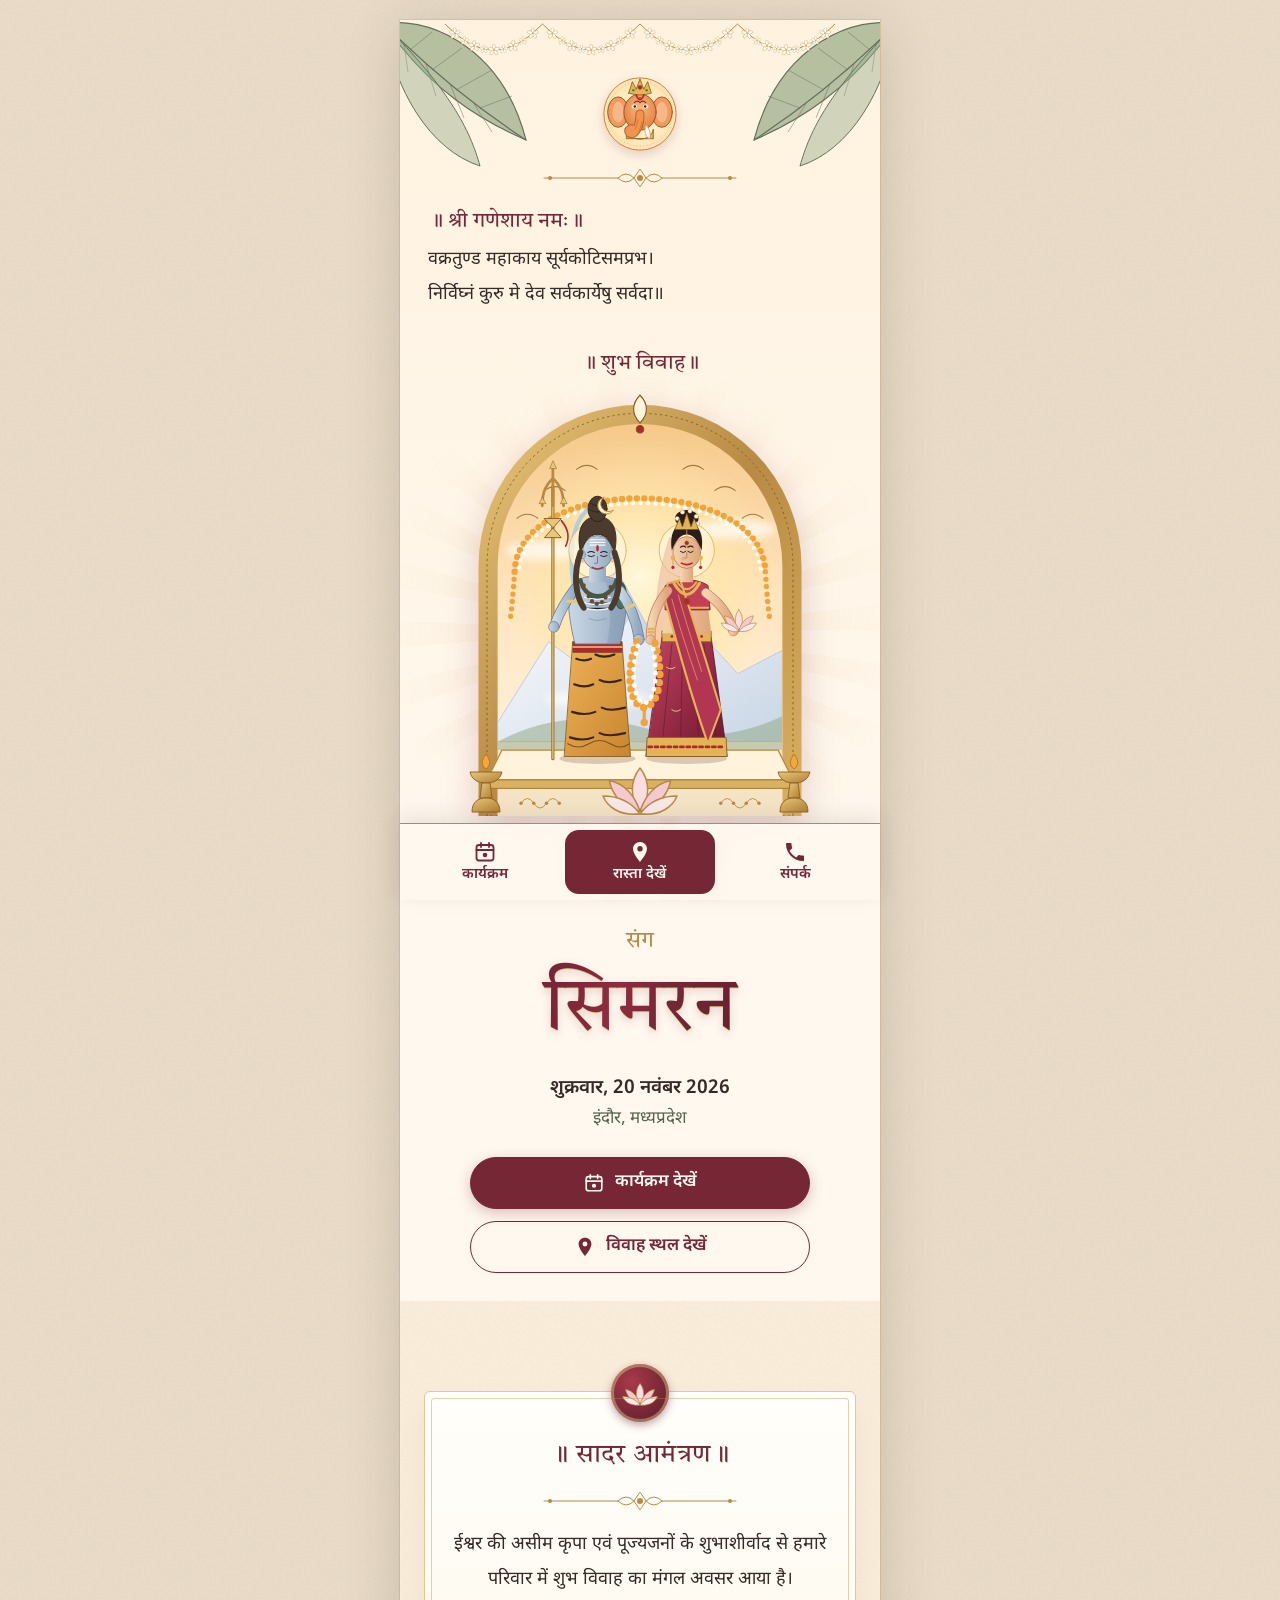
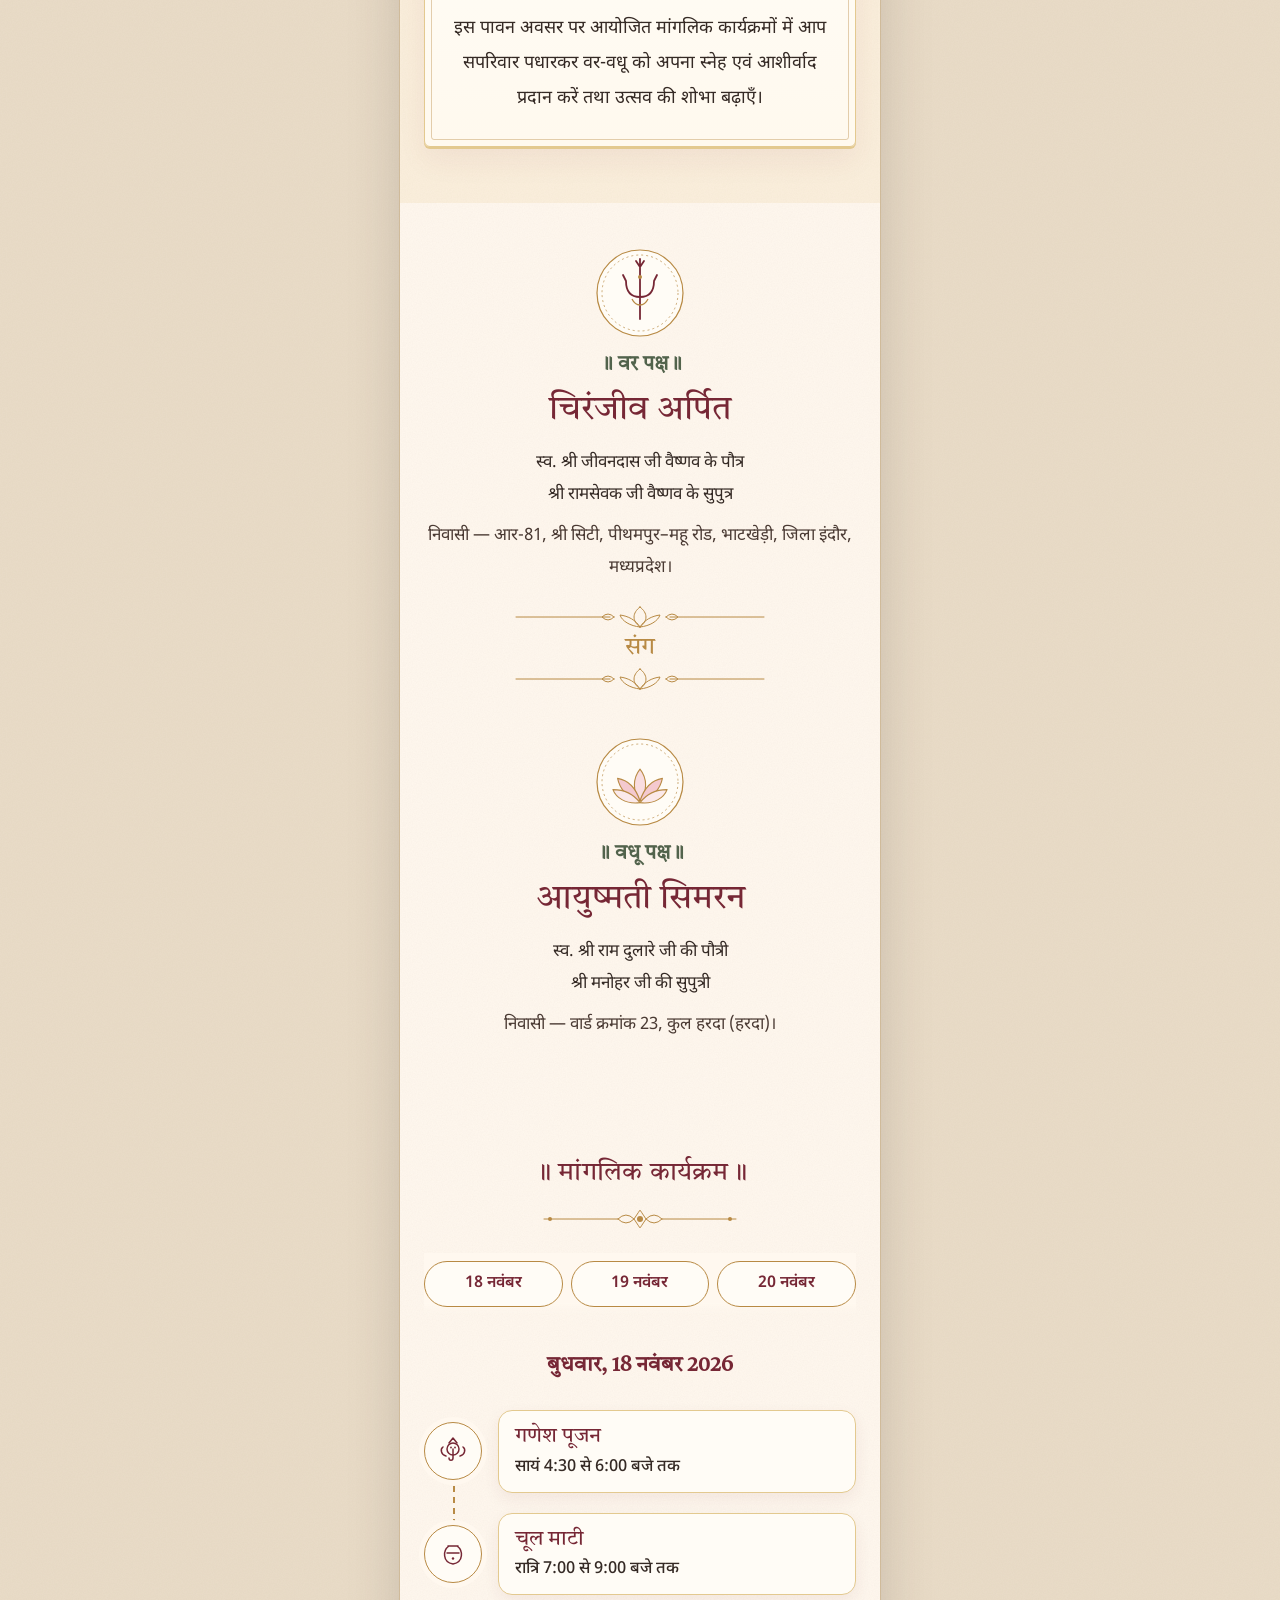
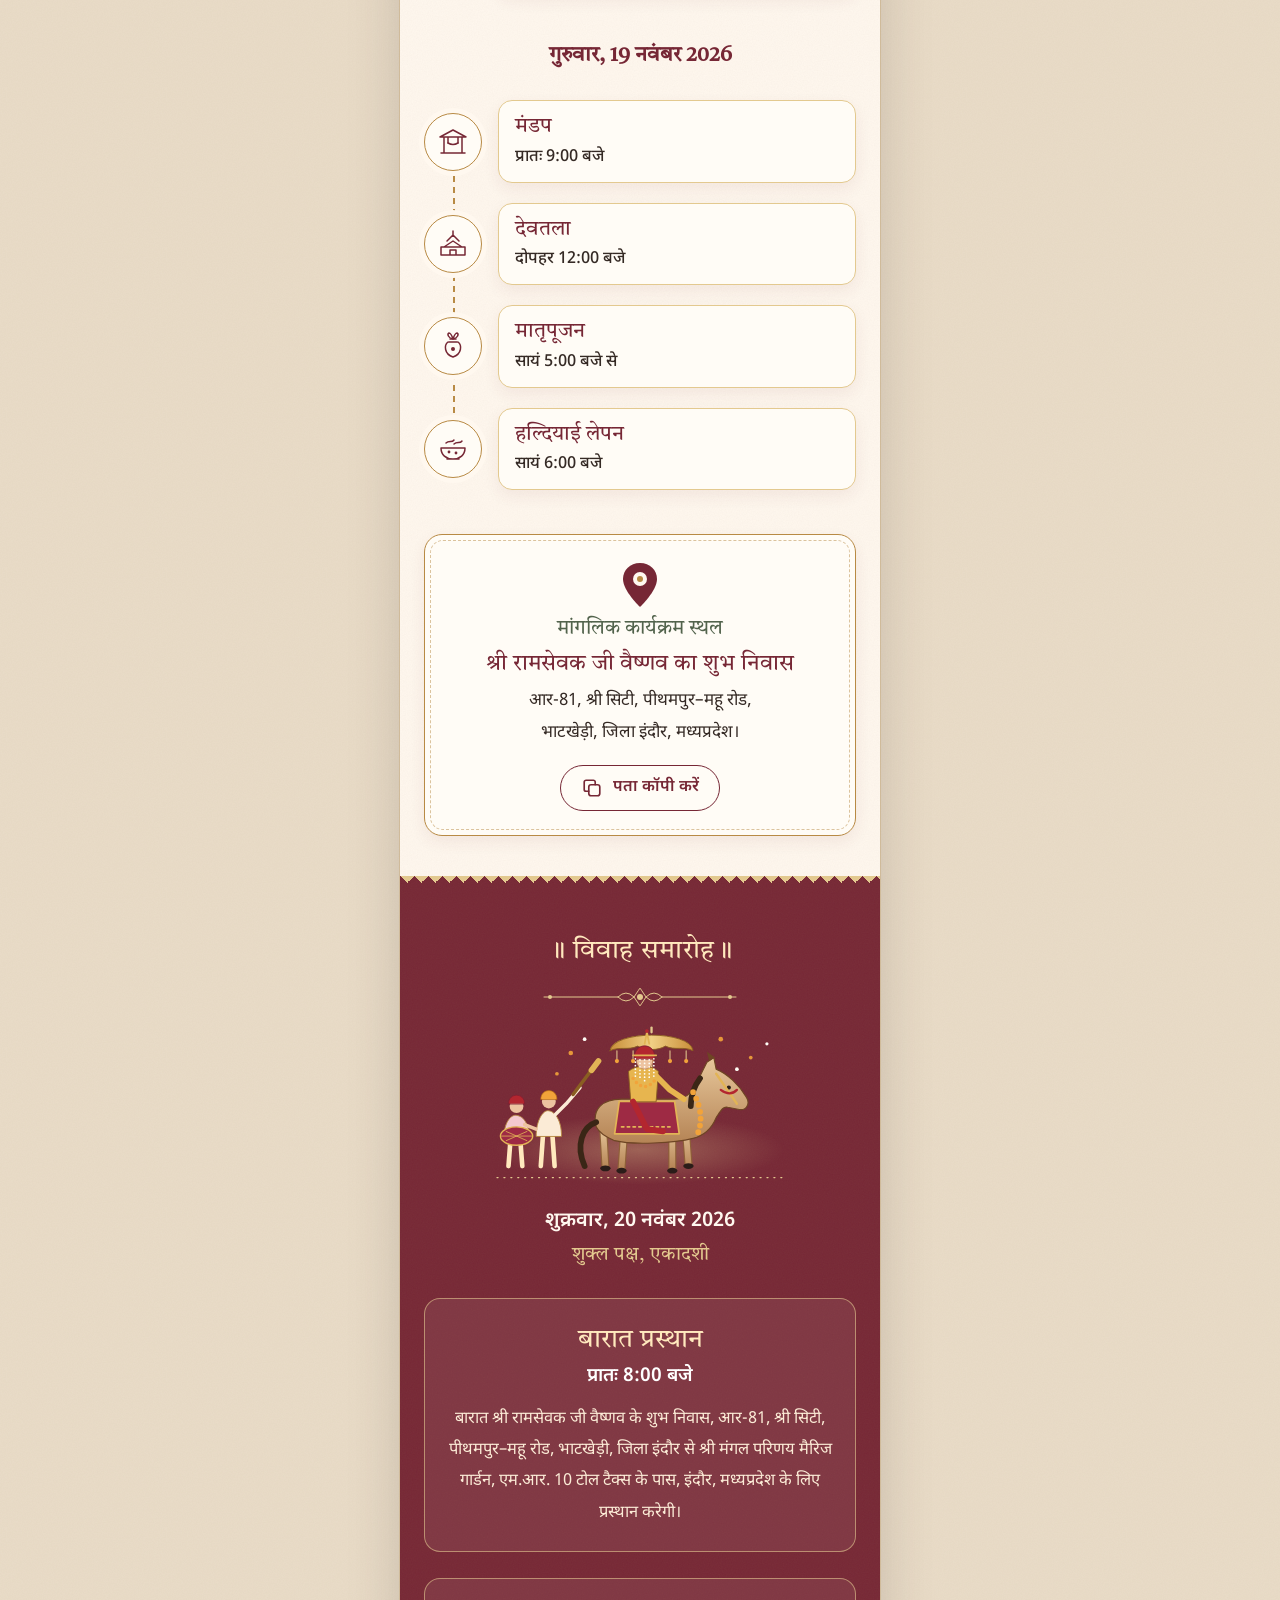
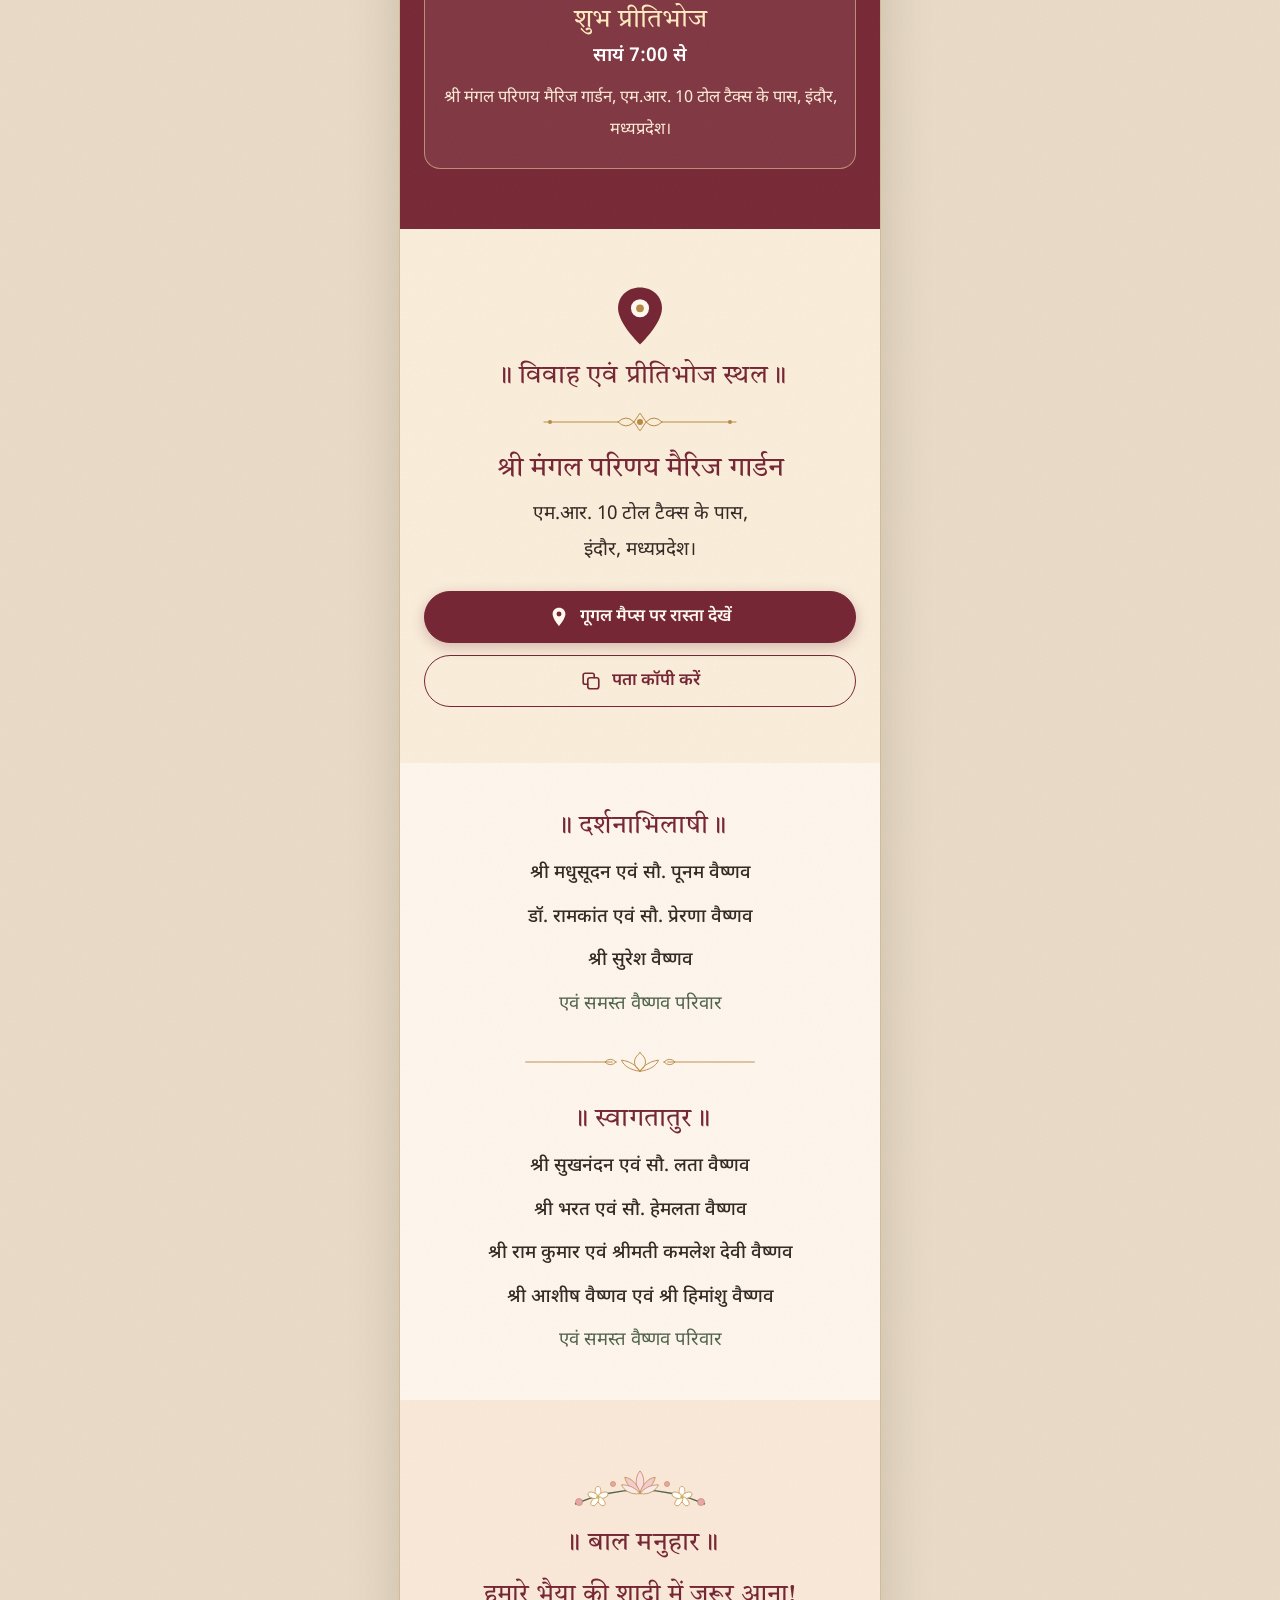
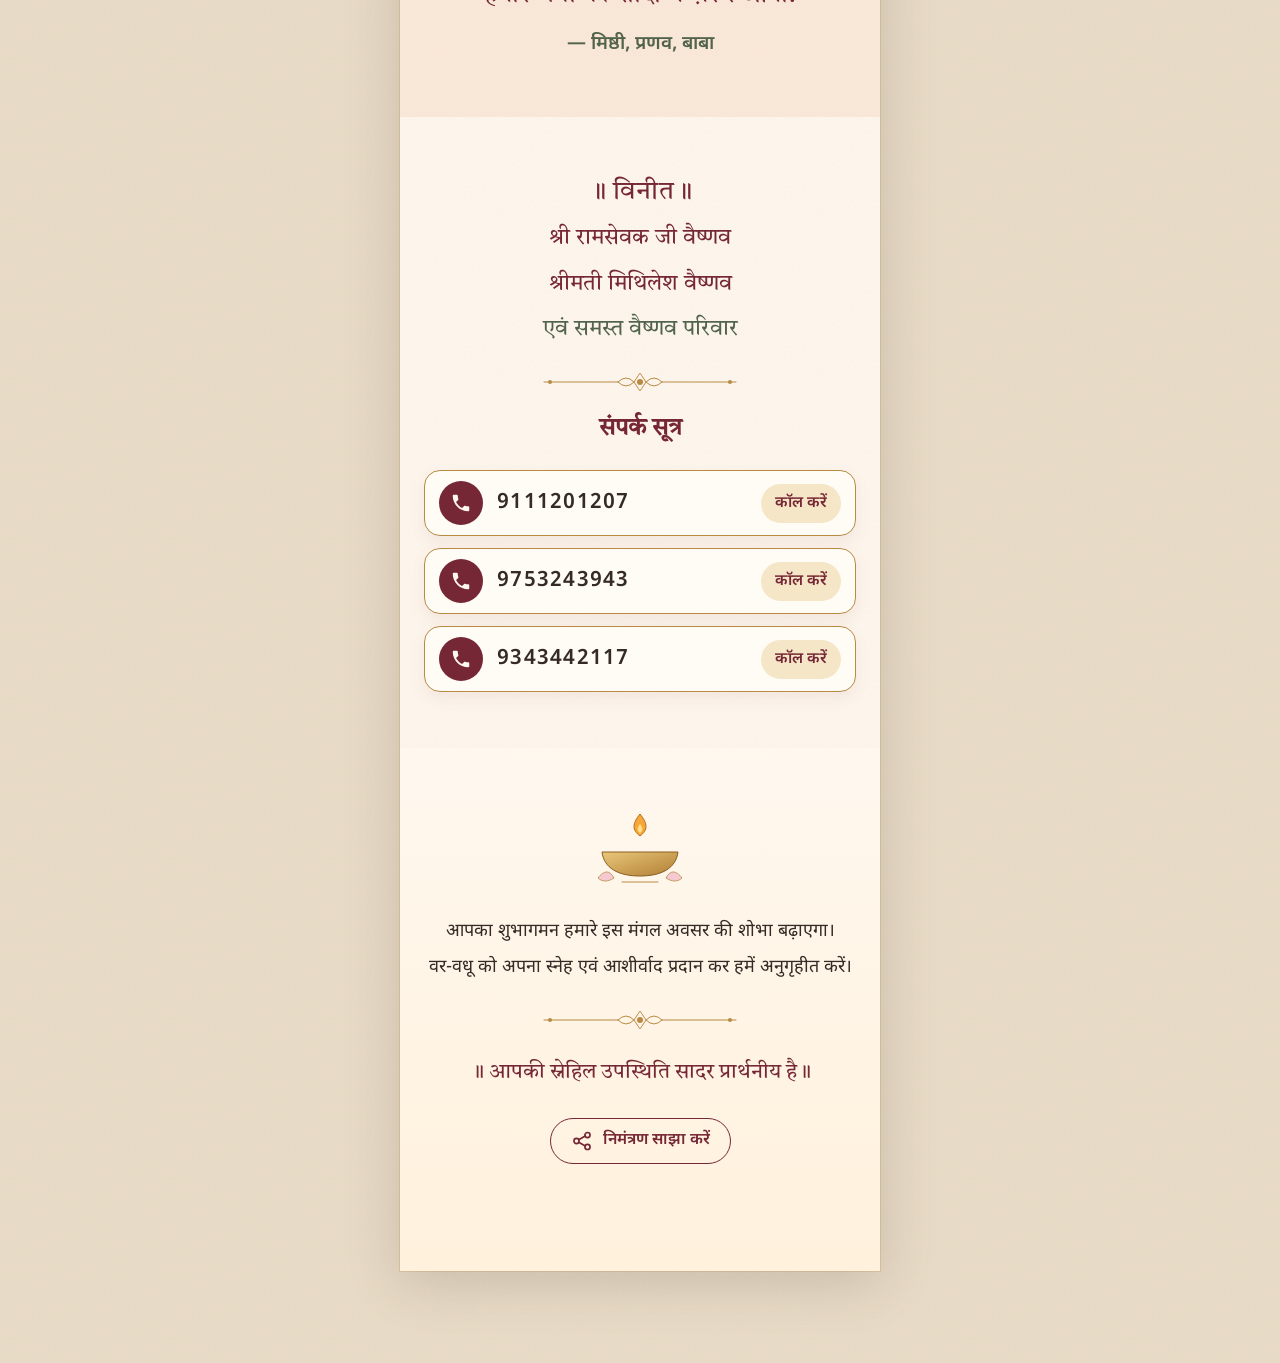
==== commit fa16e9ea: "Richer, more lifelike illustrations and finishing touches Co-Authored-By: Claude Sonnet 5.5 <noreply" ====
--- a/index.html
+++ b/index.html
@@ -86,19 +86,29 @@
   <svg class="garland" aria-hidden="true" preserveAspectRatio="none"><use href="#garland"/></svg>
 
   <svg class="ganesha fade" viewBox="0 0 80 80" role="img" aria-label="श्री गणेश">
-    <circle cx="40" cy="40" r="37" fill="#FFF3DC" stroke="#B88A44" stroke-width="1"/>
-    <g stroke="#6B4A3A" stroke-width="1.1" stroke-linejoin="round" stroke-linecap="round">
-      <ellipse cx="19" cy="40" rx="11" ry="15" fill="#F2C28E"/><ellipse cx="61" cy="40" rx="11" ry="15" fill="#F2C28E"/>
-      <ellipse cx="40" cy="38" rx="15" ry="17" fill="#F4A56A"/>
-      <path d="M31 14 L40 4 L49 14 Q40 18 31 14Z" fill="#E2B456"/>
-      <path d="M36 21 Q40 17 44 21" fill="none"/>
-      <path d="M40 40 C 40 56 34 62 30 60 C 27 58 31 55 34 57" fill="none" stroke-width="6" stroke="#F4A56A"/>
-      <path d="M40 40 C 40 56 34 62 30 60 C 27 58 31 55 34 57" fill="none" stroke-width="1.1"/>
-      <path d="M46 52 L51 62 L47 62Z" fill="#FFF8EF"/>
-    </g>
-    <circle cx="33" cy="35" r="1.8" fill="#352A25"/><circle cx="47" cy="35" r="1.8" fill="#352A25"/>
-    <path d="M40 22v6" stroke="#762735" stroke-width="2" stroke-linecap="round"/>
-  </svg>
+  <defs>
+    <radialGradient id="gk" cx="50%" cy="40%" r="60%"><stop offset="0" stop-color="#FAB985"/><stop offset="1" stop-color="#E2803E"/></radialGradient>
+    <radialGradient id="gh" cx="50%" cy="50%" r="50%"><stop offset="0" stop-color="#FFF8E0"/><stop offset="1" stop-color="#FFE3B0"/></radialGradient>
+  </defs>
+  <circle cx="40" cy="40" r="38" fill="url(#gh)" stroke="#B88A44" stroke-width="1"/>
+  <circle cx="40" cy="40" r="34" fill="none" stroke="#B88A44" stroke-width=".5" stroke-dasharray="1 2.500"/>
+  <g stroke-linejoin="round" stroke-linecap="round" stroke="#8A4A22" stroke-width=".9">
+    <ellipse cx="17" cy="38" rx="11" ry="16" fill="#F29A5C"/><ellipse cx="17" cy="38" rx="6" ry="11" fill="#F6B88A" stroke="none"/>
+    <ellipse cx="63" cy="38" rx="11" ry="16" fill="#F29A5C"/><ellipse cx="63" cy="38" rx="6" ry="11" fill="#F6B88A" stroke="none"/>
+    <path d="M26 56C28 70 52 70 54 56L54 66H26Z" fill="#E2B456" stroke="#8A5E22"/>
+    <ellipse cx="40" cy="38" rx="17" ry="19" fill="url(#gk)"/>
+    <path d="M28 18L32 6 36 14 40 3 44 14 48 6 52 18Q40 22 28 18Z" fill="#E7B54F" stroke="#8A5E22"/>
+    <circle cx="40" cy="12" r="2.200" fill="#B3262F" stroke="#8A5E22" stroke-width=".5"/><circle cx="33" cy="15" r="1.300" fill="#2E8B6E" stroke="none"/><circle cx="47" cy="15" r="1.300" fill="#2E8B6E" stroke="none"/>
+    <path d="M40 40C40 56 33 63 29 60 26 57 31 54 34 57" fill="none" stroke="#B85F2A" stroke-width="9.500"/>
+    <path d="M40 40C40 56 33 63 29 60 26 57 31 54 34 57" fill="none" stroke="#F0954F" stroke-width="7.500"/>
+    <path d="M38 46q-1 6 -3 10M42 48q-1 6 -3 10" fill="none" stroke="#C26A30" stroke-width=".7"/>
+    <path d="M47 52C50 56 52 62 50 66 46 64 44 58 46 52Z" fill="#FFF8EC" stroke="#B9A98A"/>
+    <path d="M34 28q3-3 6 0M40 28q3-3 6 0" fill="none" stroke="#6B3A1A" stroke-width="1.100"/>
+  </g>
+  <ellipse cx="34" cy="32" rx="2.800" ry="2" fill="#fff"/><ellipse cx="46" cy="32" rx="2.800" ry="2" fill="#fff"/>
+  <circle cx="34.500" cy="32" r="1.300" fill="#2B1D19"/><circle cx="45.500" cy="32" r="1.300" fill="#2B1D19"/>
+  <path d="M36 20Q40 30 44 20" fill="none" stroke="#B3262F" stroke-width="1.800" stroke-linecap="round"/><circle cx="40" cy="23" r="1" fill="#B3262F"/>
+</svg>
 
   <div class="prayer rv">
     <svg class="orn" viewBox="0 0 200 24" aria-hidden="true"><use href="#divider"/></svg>
@@ -111,75 +121,159 @@
     <p class="shubh fade d1">॥ शुभ विवाह ॥</p>
 
     <div class="arch-wrap fade d1">
-      <svg class="arch" viewBox="0 0 320 390" role="img" aria-label="भगवान शिव और माता पार्वती का विवाह चित्र">
-        <defs>
-          <radialGradient id="glow" cx="50%" cy="38%" r="60%"><stop offset="0" stop-color="#FFE8B8"/><stop offset=".6" stop-color="#FFF1DA"/><stop offset="1" stop-color="#FDEBD5"/></radialGradient>
-        </defs>
-        <!-- temple arch -->
-        <path d="M14 390V160A146 146 0 0 1 306 160V390Z" fill="#D9B160" fill-opacity=".25"/>
-        <path d="M24 390V160A136 136 0 0 1 296 160V390Z" fill="url(#glow)" stroke="#B88A44" stroke-width="2"/>
-        <path d="M33 390V160A127 127 0 0 1 287 160V390Z" fill="none" stroke="#B88A44" stroke-width=".8" stroke-dasharray="1 4" stroke-linecap="round"/>
-        <g stroke="#B88A44" stroke-width="1.2" fill="#FFF3DC"><path d="M160 6c-8 8-8 16 0 24 8-8 8-16 0-24z"/><circle cx="160" cy="36" r="3"/></g>
-        <!-- scalloped arch ornament -->
-        <g fill="none" stroke="#B88A44" stroke-width="1">
-          <path d="M52 112 q10-6 20 0 M80 90 q10-6 20 0 M110 74 q10-6 20 0 M190 74 q10-6 20 0 M220 90 q10-6 20 0 M248 112 q10-6 20 0"/>
-        </g>
-        <!-- halo -->
-        <circle cx="160" cy="160" r="86" fill="#FFF8E6" fill-opacity=".8" stroke="#D9B160" stroke-width="1"/>
-        <circle cx="160" cy="160" r="94" fill="none" stroke="#D9B160" stroke-width=".7" stroke-dasharray="2 5"/>
-
-        <g stroke="#6B4A3A" stroke-width="1.1" stroke-linejoin="round" stroke-linecap="round">
-          <!-- trishul -->
-          <path d="M80 100V340" stroke="#B88A44" stroke-width="2.4"/>
-          <path d="M72 108c0-10 3-14 8-18 5 4 8 8 8 18M80 90V76" fill="none" stroke="#B88A44" stroke-width="2"/>
-          <ellipse cx="80" cy="140" rx="4" ry="7" fill="#E9C77A"/>
-          <!-- SHIVA -->
-          <path d="M96 178 Q118 168 140 178 L144 238 L92 238Z" fill="#B9C8D6"/>
-          <path d="M92 236 H144 L150 340 H86Z" fill="#F4E5C0"/>
-          <path d="M86 326 q8 6 16 0 q8 6 16 0 q8 6 16 0 q8 6 16 0" fill="none" stroke="#B88A44"/>
-          <path d="M96 238 H144" stroke="#B88A44" stroke-width="2"/>
-          <circle cx="118" cy="152" r="16" fill="#B9C8D6"/>
-          <path d="M102 148 Q103 126 118 124 Q133 126 134 148 Q127 139 118 139 Q109 139 102 148Z" fill="#5A4636"/>
-          <ellipse cx="118" cy="121" rx="7" ry="9" fill="#5A4636"/>
-          <path d="M124 111 a7 7 0 1 0 8 10 a5.500 5.500 0 1 1 -8 -10Z" fill="#FFF3C9" stroke="#B88A44"/>
-          <path d="M112 152q3 2 6 0M120 152q3 2 6 0" fill="none" stroke-width="1"/>
-          <path d="M118 143v5" stroke="#762735" stroke-width="2"/>
-          <path d="M114 160q4 3 8 0" fill="none" stroke="#762735"/>
-          <path d="M103 185 Q118 214 133 185" fill="none" stroke="#7B5A3F" stroke-width="3.500" stroke-dasharray="0 6"/>
-          <path d="M96 190 Q86 200 84 214" fill="none" stroke="#B9C8D6" stroke-width="8"/>
-          <path d="M138 190 Q158 206 164 228" fill="none" stroke="#B9C8D6" stroke-width="8"/>
-          <path d="M108 118c-6 10-6 24-2 34" fill="none" stroke="#7FA8C9" stroke-width="2.500" opacity=".8"/>
-
-          <!-- PARVATI -->
-          <path d="M184 180 Q204 170 224 180 L236 340 L172 340Z" fill="#A8394B"/>
-          <path d="M176 322 H234 L236 340 H172Z" fill="#D9B160"/>
-          <path d="M184 180 Q204 170 224 180 L226 206 L182 206Z" fill="#D9A84E"/>
-          <path d="M190 164 Q176 210 180 270 L194 262 Q192 214 200 180Z" fill="#E9B85A" fill-opacity=".85"/>
-          <path d="M204 180 L216 340" stroke="#762735" stroke-width=".8" fill="none" opacity=".5"/>
-          <circle cx="204" cy="154" r="15" fill="#EDC3A0"/>
-          <path d="M189 152 Q190 134 204 134 Q218 134 219 152 Q212 142 204 142 Q196 142 189 152Z" fill="#2F211C"/>
-          <ellipse cx="204" cy="136" rx="9" ry="6" fill="#2F211C"/>
-          <path d="M191 138 L195 124 L200 134 L204 120 L208 134 L213 124 L217 138Z" fill="#E2B456" stroke="#B88A44"/>
-          <circle cx="204" cy="148" r="1.700" fill="#B3262F" stroke="none"/>
-          <path d="M198 154q3 2 6 0M205 154q3 2 6 0" fill="none" stroke-width="1"/>
-          <path d="M200 162q4 3 8 0" fill="none" stroke="#A8394B"/>
-          <circle cx="188" cy="158" r="2" fill="#E2B456"/><circle cx="220" cy="158" r="2" fill="#E2B456"/>
-          <path d="M192 184 Q204 204 216 184" fill="none" stroke="#E2B456" stroke-width="3"/>
-          <path d="M188 190 Q172 204 168 226" fill="none" stroke="#EDC3A0" stroke-width="8"/>
-          <path d="M220 190 Q242 206 250 228" fill="none" stroke="#EDC3A0" stroke-width="8"/>
-          <g transform="translate(252 218)"><use href="#lotus" x="-15" y="-15" width="30" height="30"/></g>
-          <!-- jaimala -->
-          <path d="M162 226 Q164 276 166 282" fill="none" stroke="#F2A33A" stroke-dasharray="0 7"/>
-          <path d="M166 226 Q172 266 170 272" fill="none" stroke="#FFFDF6" stroke-width="5" stroke-dasharray="0 7"/>
-          <path d="M162 226 Q150 250 160 280 Q168 296 176 280 Q176 250 166 226" fill="none" stroke="#F2A33A" stroke-width="5" stroke-dasharray="0 6.500"/>
-        </g>
-
-        <!-- lotus base & kolam -->
-        <path d="M24 340 Q160 322 296 340 V390 H24Z" fill="#F4E3C4" fill-opacity=".7"/>
-        <g transform="translate(160 346)"><use href="#lotus" x="-46" y="-30" width="92" height="92" opacity=".95"/></g>
-        <g fill="#B88A44"><circle cx="50" cy="372" r="1.600"/><circle cx="62" cy="372" r="1.600"/><circle cx="74" cy="372" r="1.600"/><circle cx="86" cy="372" r="1.600"/><circle cx="234" cy="372" r="1.600"/><circle cx="246" cy="372" r="1.600"/><circle cx="258" cy="372" r="1.600"/><circle cx="270" cy="372" r="1.600"/></g>
-        <path d="M50 372q6-8 12 0t12 0 12 0M234 372q6-8 12 0t12 0 12 0" fill="none" stroke="#B88A44" stroke-width=".8"/>
-      </svg>
+      <svg class="arch" viewBox="0 0 320 400" role="img" aria-label="भगवान शिव और माता पार्वती का विवाह चित्र">
+  <defs>
+    <linearGradient id="sky" x1="0" y1="0" x2="0" y2="1"><stop offset="0" stop-color="#F6C98A"/><stop offset=".45" stop-color="#FFE5C0"/><stop offset="1" stop-color="#FFF6E6"/></linearGradient>
+    <radialGradient id="sun" cx="50%" cy="50%" r="50%"><stop offset="0" stop-color="#FFF8DC"/><stop offset=".55" stop-color="#FFE7A8" stop-opacity=".7"/><stop offset="1" stop-color="#FFE7A8" stop-opacity="0"/></radialGradient>
+    <linearGradient id="gFrame" x1="0" y1="0" x2="1" y2="1"><stop offset="0" stop-color="#E9C77A"/><stop offset=".5" stop-color="#B88A44"/><stop offset="1" stop-color="#D9B160"/></linearGradient>
+    <linearGradient id="skS" x1="0" y1="0" x2="1" y2="0"><stop offset="0" stop-color="#CBD8E4"/><stop offset="1" stop-color="#93A9C0"/></linearGradient>
+    <linearGradient id="skP" x1="0" y1="0" x2="1" y2="0"><stop offset="0" stop-color="#F6D3B0"/><stop offset="1" stop-color="#DFA57C"/></linearGradient>
+    <linearGradient id="sari" x1="0" y1="0" x2="1" y2="1"><stop offset="0" stop-color="#C14560"/><stop offset=".6" stop-color="#8E2640"/><stop offset="1" stop-color="#6A1A30"/></linearGradient>
+    <linearGradient id="tiger" x1="0" y1="0" x2="1" y2="1"><stop offset="0" stop-color="#EDB257"/><stop offset="1" stop-color="#C9852F"/></linearGradient>
+    <linearGradient id="snow" x1="0" y1="0" x2="1" y2="1"><stop offset="0" stop-color="#FFFFFF"/><stop offset="1" stop-color="#C9D6E6"/></linearGradient>
+    <clipPath id="archClip"><path d="M26 400V165A134 134 0 0 1 294 165V400Z"/></clipPath>
+    <filter id="blur"><feGaussianBlur stdDeviation="4"/></filter>
+  </defs>
+
+  <!-- carved temple arch frame -->
+  <path d="M8 400V165A152 152 0 0 1 312 165V400Z" fill="url(#gFrame)"/>
+  <path d="M16 400V165A144 144 0 0 1 304 165V400Z" fill="none" stroke="#7A5420" stroke-width=".8" stroke-dasharray="2 3"/>
+  <path d="M26 400V165A134 134 0 0 1 294 165V400Z" fill="url(#sky)"/>
+
+  <g clip-path="url(#archClip)">
+    <circle cx="160" cy="175" r="130" fill="url(#sun)"/>
+    <!-- Kailash -->
+    <path d="M26 312L74 236 96 252 138 168 176 238 202 212 252 266 294 244V330H26Z" fill="url(#snow)" stroke="#B9C6D8" stroke-width=".8"/>
+    <path d="M138 168L176 238 160 232 150 214 138 232 124 214Z" fill="#9FB0C8" opacity=".35"/>
+    <path d="M26 330Q90 296 160 316T294 306V340H26Z" fill="#8FA683" fill-opacity=".5"/>
+    <!-- clouds -->
+    <g fill="#fff" opacity=".7" filter="url(#blur)"><ellipse cx="70" cy="150" rx="36" ry="9"/><ellipse cx="250" cy="130" rx="38" ry="9"/><ellipse cx="120" cy="290" rx="50" ry="8"/></g>
+    <!-- floor -->
+    <rect x="26" y="338" width="268" height="62" fill="#F4E3C4"/>
+  </g>
+
+  <!-- carved scallops on arch -->
+  <g fill="none" stroke="#7A5420" stroke-width="1" opacity=".7">
+    <path d="M44 120q10-8 20 0M70 94q10-8 20 0M100 74q10-8 20 0M200 74q10-8 20 0M230 94q10-8 20 0M256 120q10-8 20 0"/></g>
+  <g stroke="#7A5420" stroke-width="1" fill="#FFF3DC"><path d="M160 4c-8 8-8 18 0 26 8-8 8-18 0-26z"/><circle cx="160" cy="36" r="3.500" fill="#B3262F"/></g>
+
+  <!-- marigold & jasmine garland following arch -->
+  <path d="M42 170C46 78 274 78 278 170" fill="none" stroke="#F2A33A" stroke-width="6" stroke-linecap="round" stroke-dasharray="0 7"/>
+  <path d="M46 170C50 84 270 84 274 170" fill="none" stroke="#FFFDF6" stroke-width="4" stroke-linecap="round" stroke-dasharray="0 7" stroke-dashoffset="3"/>
+  <path d="M42 170q-2 30 -4 44M278 170q2 30 4 44" stroke="#F2A33A" stroke-width="5" stroke-linecap="round" stroke-dasharray="0 7" fill="none"/>
+
+  <!-- soft shadows on the dais -->
+  <path d="M30 338H290L304 366H16Z" fill="#FFF3DC" stroke="#B88A44" stroke-width="1.200"/>
+  <path d="M16 366H304V374H16Z" fill="#D9B160" stroke="#9A6E2C" stroke-width=".8"/>
+  <ellipse cx="120" cy="346" rx="36" ry="5" fill="#6B4A2E" opacity=".25"/><ellipse cx="204" cy="346" rx="38" ry="5" fill="#6B4A2E" opacity=".25"/>
+
+  <!-- ======== SHIVA ======== -->
+  <g stroke-linecap="round" stroke-linejoin="round">
+    <path d="M110 112C94 128 92 160 100 196" fill="none" stroke="#9CC7E8" stroke-width="4" opacity=".75"/>
+    <circle cx="120" cy="150" r="27" fill="#FFF4D6" fill-opacity=".75" stroke="#D9B160" stroke-width=".8"/>
+    <!-- trishul -->
+    <path d="M78 90V346" stroke="#9A6E2C" stroke-width="3"/><path d="M78 90V346" stroke="#E9C77A" stroke-width="1.200"/>
+    <path d="M68 108C68 94 72 88 78 82 84 88 88 94 88 108M78 108V70" fill="none" stroke="#B88A44" stroke-width="2.600"/>
+    <path d="M78 66l-3 7h6zM68 100l-3 6h6zM88 100l-3 6h6z" fill="#E9C77A" stroke="#9A6E2C" stroke-width=".6"/>
+    <path d="M70 120h16l-8 9 8 9H70l8-9z" fill="#E9C77A" stroke="#7A5420" stroke-width=".8"/>
+    <path d="M86 122q10 12 4 24" fill="none" stroke="#B3262F" stroke-width="1.500"/>
+    <!-- dhoti: tiger skin -->
+    <path d="M97 236H143L151 344H89Z" fill="url(#tiger)" stroke="#8A5A1E" stroke-width=".8"/>
+    <g stroke="#3A2616" stroke-width="2" fill="none"><path d="M100 252q8 3 14 0M118 248q8 4 18 0M98 276q10 4 18 0M122 272q8 4 20 0M96 302q12 4 22 0M124 298q8 4 22 0M94 326q12 4 22 0M122 322q8 4 24 0"/></g>
+    <path d="M97 236H143V246H97Z" fill="#B3262F" stroke="#7A5420" stroke-width=".8"/><path d="M97 241H143" stroke="#E9C77A" stroke-width="1.500"/>
+    <path d="M92 332q10 6 20 0t20 0 18 0" fill="none" stroke="#7A5420" stroke-width="1"/>
+    <!-- torso -->
+    <path d="M98 180C108 172 132 172 142 180L147 206C145 222 143 232 141 238H99C97 232 95 222 93 206Z" fill="url(#skS)" stroke="#6B7C92" stroke-width=".8"/>
+    <path d="M127 176L142 180 147 206C145 222 143 232 141 238H129C133 216 133 196 127 176Z" fill="#6E86A3" opacity=".3"/>
+    <path d="M110 200q10 5 20 0M112 214q8 4 16 0" fill="none" stroke="#6E86A3" stroke-width=".8" opacity=".6"/>
+    <path d="M112 166h16v14H112z" fill="url(#skS)"/>
+    <!-- ash stripes on chest -->
+    <g stroke="#fff" stroke-width="1.400" opacity=".85"><path d="M108 194q12 4 24 0M107 199q13 4 26 0M106 204q14 4 28 0"/></g>
+    <!-- snake -->
+    <path d="M104 178C108 198 132 198 138 178" fill="none" stroke="#3F5A4C" stroke-width="4"/>
+    <path d="M138 178C146 182 148 192 142 198" fill="none" stroke="#3F5A4C" stroke-width="4"/>
+    <ellipse cx="142" cy="200" rx="4" ry="5" fill="#4F6F5E" stroke="#2C4036" stroke-width=".7"/>
+    <!-- rudraksha -->
+    <path d="M107 183Q120 218 133 183" fill="none" stroke="#6B4A2E" stroke-width="4" stroke-dasharray="0 5.500"/>
+    <!-- arms -->
+    <path d="M99 186C90 198 84 208 80 220" fill="none" stroke="#6B7C92" stroke-width="10"/><path d="M99 186C90 198 84 208 80 220" fill="none" stroke="url(#skS)" stroke-width="8.600"/>
+    <path d="M141 188C150 200 156 214 159 232" fill="none" stroke="#6B7C92" stroke-width="10"/><path d="M141 188C150 200 156 214 159 232" fill="none" stroke="url(#skS)" stroke-width="8.600"/>
+    <circle cx="79" cy="222" r="5" fill="url(#skS)" stroke="#6B7C92" stroke-width=".7"/><circle cx="159" cy="234" r="5" fill="url(#skS)" stroke="#6B7C92" stroke-width=".7"/>
+    <path d="M92 198h9M148 204l7-3" stroke="#E9C77A" stroke-width="3"/>
+    <!-- head -->
+    <ellipse cx="120" cy="152" rx="14" ry="16" fill="url(#skS)" stroke="#6B7C92" stroke-width=".8"/>
+    <ellipse cx="106" cy="154" rx="2.600" ry="4" fill="#B3C3D4" stroke="#6B7C92" stroke-width=".6"/><ellipse cx="134" cy="154" rx="2.600" ry="4" fill="#B3C3D4" stroke="#6B7C92" stroke-width=".6"/>
+    <circle cx="106" cy="160" r="1.600" fill="#E9C77A"/><circle cx="134" cy="160" r="1.600" fill="#E9C77A"/>
+    <path d="M104 152C99 128 108 118 120 118 132 118 141 128 136 152 132 141 128 135 120 135 112 135 108 141 104 152Z" fill="#4B3A2E" stroke="#2C1F17" stroke-width=".8"/>
+    <path d="M104 152C97 172 99 192 107 204M136 152C143 172 141 192 133 204" fill="none" stroke="#4B3A2E" stroke-width="5.500"/>
+    <ellipse cx="120" cy="111" rx="9" ry="12" fill="#4B3A2E" stroke="#2C1F17" stroke-width=".8"/>
+    <path d="M114 106q6 4 12 0M113 112q7 4 14 0" fill="none" stroke="#2C1F17" stroke-width=".8"/>
+    <path d="M126 100a8 8 0 1 0 9 12 6.500 6.500 0 1 1 -9 -12Z" fill="#FFF3C9" stroke="#B88A44" stroke-width=".9"/>
+    <g stroke="#fff" stroke-width="1.100" opacity=".9"><path d="M113 140h14M113 142.500h14M113 145h14"/></g>
+    <ellipse cx="120" cy="148" rx="1.200" ry="3" fill="#B3262F"/>
+    <path d="M111 152q3-2 6 0M123 152q3-2 6 0" fill="none" stroke="#2C1F17" stroke-width="1"/>
+    <path d="M111 155q3 2 6 0M123 155q3 2 6 0" fill="none" stroke="#2C1F17" stroke-width=".9"/>
+    <path d="M120 156v6q-2 1-3 0" fill="none" stroke="#6B7C92" stroke-width=".9"/>
+    <path d="M115 166q5 3 10 0" fill="none" stroke="#9E3A3F" stroke-width="1.400"/>
+  </g>
+
+  <!-- ======== PARVATI ======== -->
+  <g stroke-linecap="round" stroke-linejoin="round">
+    <circle cx="204" cy="150" r="26" fill="#FFF4D6" fill-opacity=".75" stroke="#D9B160" stroke-width=".8"/>
+    <path d="M188 138C176 172 170 220 176 284L198 272C192 224 194 184 202 148Z" fill="#F0B9A0" opacity=".6" stroke="#D9A07F" stroke-width=".6"/>
+    <!-- saree -->
+    <path d="M181 232H227L242 344H166Z" fill="url(#sari)" stroke="#5A1428" stroke-width=".8"/>
+    <g stroke="#5A1428" stroke-width=".9" opacity=".55" fill="none"><path d="M190 238L180 342M200 238L198 342M210 238L216 342M220 238L234 342"/></g>
+    <g stroke="#E9C77A" stroke-width=".9" fill="none"><path d="M185 260q4 3 8 0M206 280q4 3 8 0M190 300q4 3 8 0M216 300q4 3 8 0M200 252q4 3 8 0"/></g>
+    <path d="M167 326H241L242 344H166Z" fill="#E2B456" stroke="#8A5E22" stroke-width=".8"/>
+    <path d="M168 335H240" stroke="#B3262F" stroke-width="2.500" stroke-dasharray="3 3"/>
+    <path d="M181 226H227V236H181Z" fill="#E2B456" stroke="#8A5E22" stroke-width=".8"/>
+    <g fill="#B3262F"><circle cx="190" cy="231" r="1.300"/><circle cx="204" cy="231" r="1.300"/><circle cx="218" cy="231" r="1.300"/></g>
+    <!-- midriff -->
+    <path d="M186 204H224L227 228H181Z" fill="url(#skP)"/>
+    <path d="M204 216v.1" stroke="#B88060" stroke-width="2"/>
+    <!-- blouse -->
+    <path d="M184 183C194 176 214 176 224 183L226 206H184Z" fill="#C23F55" stroke="#7A1F33" stroke-width=".8"/>
+    <path d="M186 204H224" stroke="#E2B456" stroke-width="2"/>
+    <!-- pallu -->
+    <path d="M186 181L198 178C206 204 216 232 236 300L224 332C206 282 194 234 184 198Z" fill="#B23551" stroke="#E2B456" stroke-width="2"/>
+    <g stroke="#E2B456" stroke-width=".8" opacity=".8" fill="none"><path d="M196 192q8 28 22 72M190 196q8 30 24 76"/></g>
+    <!-- neck + jewellery -->
+    <path d="M198 166h12v14h-12z" fill="url(#skP)"/>
+    <path d="M192 181Q204 202 216 181" fill="none" stroke="#E2B456" stroke-width="3"/><path d="M195 180Q204 193 213 180" fill="none" stroke="#E2B456" stroke-width="2"/>
+    <circle cx="204" cy="198" r="3.200" fill="#B3262F" stroke="#8A5E22" stroke-width=".8"/>
+    <!-- arms -->
+    <path d="M186 188C176 200 170 214 170 232" fill="none" stroke="#B88060" stroke-width="9"/><path d="M186 188C176 200 170 214 170 232" fill="none" stroke="url(#skP)" stroke-width="7.600"/>
+    <path d="M222 190C236 200 244 212 247 224" fill="none" stroke="#B88060" stroke-width="9"/><path d="M222 190C236 200 244 212 247 224" fill="none" stroke="url(#skP)" stroke-width="7.600"/>
+    <path d="M168 224h6M168 227h6M243 214l6 3M242 217l6 3" stroke="#E2B456" stroke-width="2.400"/>
+    <circle cx="170" cy="234" r="4.500" fill="url(#skP)" stroke="#B88060" stroke-width=".6"/><circle cx="248" cy="226" r="4.500" fill="url(#skP)" stroke="#B88060" stroke-width=".6"/>
+    <g transform="translate(252 218)"><use href="#lotus" x="-16" y="-20" width="34" height="34"/></g>
+    <!-- head -->
+    <ellipse cx="204" cy="152" rx="13" ry="15" fill="url(#skP)" stroke="#B88060" stroke-width=".8"/>
+    <path d="M190 150C187 131 196 123 204 123 212 123 221 131 218 150 214 140 210 135 204 135 198 135 194 140 190 150Z" fill="#2B1D19"/>
+    <path d="M204 123V135" stroke="#B88060" stroke-width="1"/>
+    <ellipse cx="204" cy="120" rx="11" ry="8" fill="#2B1D19"/>
+    <g fill="#FFFDF6" stroke="#B88A44" stroke-width=".4"><circle cx="195" cy="120" r="2"/><circle cx="200" cy="114" r="2"/><circle cx="207" cy="113" r="2"/><circle cx="213" cy="118" r="2"/><circle cx="214" cy="125" r="2"/></g>
+    <path d="M193 130L197 120 200 128 204 115 208 128 211 120 215 130Z" fill="#E2B456" stroke="#8A5E22" stroke-width=".7"/>
+    <path d="M204 135v7" stroke="#E2B456" stroke-width="1"/><circle cx="204" cy="143" r="1.800" fill="#B3262F" stroke="#8A5E22" stroke-width=".5"/>
+    <path d="M198 147q3-2 5 0M205 147q3-2 5 0" fill="none" stroke="#2B1D19" stroke-width="1"/>
+    <path d="M198 151q3 2.500 5 0M205 151q3 2.500 5 0" fill="none" stroke="#2B1D19" stroke-width=".9"/>
+    <circle cx="204" cy="145.500" r=".1" stroke="#B3262F" stroke-width="2.400"/>
+    <path d="M204 152v5q-2 1-3 0" fill="none" stroke="#B88060" stroke-width=".9"/><circle cx="200.500" cy="158" r="1.200" fill="none" stroke="#E2B456" stroke-width=".8"/>
+    <path d="M199 162q5 3 10 0" fill="none" stroke="#B3262F" stroke-width="1.600"/>
+    <circle cx="191" cy="157" r="2.200" fill="#E2B456"/><circle cx="217" cy="157" r="2.200" fill="#E2B456"/><path d="M191 159v6M217 159v6" stroke="#E2B456" stroke-width="1.300"/><circle cx="191" cy="166" r="1.500" fill="#B3262F"/><circle cx="217" cy="166" r="1.500" fill="#B3262F"/>
+  </g>
+
+  <!-- ======== varmala ======== -->
+  <path d="M157 236C146 266 150 296 164 298 178 296 184 266 173 234" fill="none" stroke="#F2A33A" stroke-width="7" stroke-linecap="round" stroke-dasharray="0 7.500"/>
+  <path d="M159 236C150 264 154 292 164 294 174 292 178 266 171 236" fill="none" stroke="#FFFDF6" stroke-width="4.500" stroke-linecap="round" stroke-dasharray="0 7.500" stroke-dashoffset="3.500"/>
+  <path d="M164 298v12" stroke="#F2A33A" stroke-width="3" stroke-linecap="round"/><circle cx="164" cy="312" r="3.500" fill="#F2A33A"/>
+
+  <!-- lotus dais front & kolam -->
+  <use href="#lotus" x="124" y="338" width="72" height="72"/>
+  <g fill="#B88A44"><circle cx="48" cy="388" r="1.600"/><circle cx="60" cy="388" r="1.600"/><circle cx="72" cy="388" r="1.600"/><circle cx="84" cy="388" r="1.600"/><circle cx="236" cy="388" r="1.600"/><circle cx="248" cy="388" r="1.600"/><circle cx="260" cy="388" r="1.600"/><circle cx="272" cy="388" r="1.600"/></g>
+  <path d="M48 388q6-9 12 0t12 0 12 0M236 388q6-9 12 0t12 0 12 0" fill="none" stroke="#B88A44" stroke-width=".8"/>
+</svg>
       <svg class="lamp l" aria-hidden="true"><use href="#lamp"/></svg>
       <svg class="lamp r" aria-hidden="true"><use href="#lamp"/></svg>
     </div>
@@ -202,7 +296,7 @@
 <!-- ================= 3 · सादर आमंत्रण ================= -->
 <section class="letter-sec" id="nimantran">
   <div class="letter rv">
-    <svg class="lotus-sm" aria-hidden="true"><use href="#lotus"/></svg>
+    <span class="seal" aria-hidden="true"><svg viewBox="0 0 60 60"><use href="#lotus"/></svg></span>
     <h2 class="h2">॥ सादर आमंत्रण ॥</h2>
     <svg class="orn" aria-hidden="true"><use href="#divider"/></svg>
     <p>ईश्वर की असीम कृपा एवं पूज्यजनों के शुभाशीर्वाद से हमारे परिवार में शुभ विवाह का मंगल अवसर आया है।</p>
@@ -276,26 +370,65 @@
   <h2 class="h2 rv">॥ विवाह समारोह ॥</h2>
   <svg class="orn" aria-hidden="true"><use href="#divider"/></svg>
 
-  <svg class="baraat rv" viewBox="0 0 240 130" role="img" aria-label="बारात का चित्र">
-    <g stroke="#E3C98F" stroke-width="1.2" stroke-linecap="round" stroke-linejoin="round" fill="none">
-      <path d="M20 118h200" stroke-dasharray="1 5"/>
-      <!-- horse -->
-      <path d="M72 70c10-8 50-8 64 0 6 5 8 14 4 22l-6 24M72 70c-6 10-6 24-2 30l4 16M96 84l-2 32M122 84l4 32M136 70c6-14 14-26 24-28l10 8c-2 6-10 8-14 6-4 8-8 16-14 22" fill="rgba(227,201,143,.18)"/>
-      <path d="M160 42l-2-10 8 6" /><circle cx="168" cy="48" r="1" fill="#E3C98F"/>
-      <path d="M78 76c14 6 46 6 58 0" stroke-width="3" stroke="#B88A44"/>
-      <!-- groom -->
-      <path d="M104 70v-24M96 70h16M100 46h8" />
-      <circle cx="104" cy="34" r="8" fill="rgba(255,248,239,.15)"/>
-      <path d="M96 30c0-10 16-10 16 0M94 30h20" stroke="#FFE9BE"/>
-      <path d="M104 22v-5" stroke="#FFE9BE"/>
-      <path d="M112 50l12-10" />
-      <!-- dhol / shehnai side -->
-      <ellipse cx="34" cy="94" rx="10" ry="14" fill="rgba(227,201,143,.18)"/><path d="M34 80v28M26 88l16 12M42 88l-16 12"/>
-      <path d="M26 66a8 8 0 1 1 16 0v14H26z M34 52v6"/>
-      <!-- lamp -->
-      <path d="M204 60c-4 6-4 9 0 12 4-3 4-6 0-12zM194 76h20c-1 6-5 8-10 8s-9-2-10-8zM204 84v12M196 112c0-10 4-14 8-14s8 4 8 14z"/>
+  <svg class="baraat rv" viewBox="0 0 260 150" role="img" aria-label="बारात का चित्र">
+  <defs>
+    <linearGradient id="hz" x1="0" y1="0" x2="0" y2="1"><stop offset="0" stop-color="#E7C79B"/><stop offset="1" stop-color="#B58455"/></linearGradient>
+    <linearGradient id="umb" x1="0" y1="0" x2="1" y2="0"><stop offset="0" stop-color="#C98F3A"/><stop offset=".5" stop-color="#F0CF84"/><stop offset="1" stop-color="#C98F3A"/></linearGradient>
+    <radialGradient id="glw" cx="50%" cy="50%" r="50%"><stop offset="0" stop-color="#E3C98F" stop-opacity=".35"/><stop offset="1" stop-color="#E3C98F" stop-opacity="0"/></radialGradient>
+  </defs>
+  <ellipse cx="130" cy="110" rx="125" ry="30" fill="url(#glw)"/>
+  <g stroke-linecap="round" stroke-linejoin="round">
+    <!-- umbrella -->
+    <path d="M140 60V16" stroke="#E3C98F" stroke-width="1.500"/>
+    <path d="M104 24C106 6 174 6 176 24 168 20 160 24 152 20 146 24 134 24 128 20 120 24 112 20 104 24Z" fill="url(#umb)" stroke="#8A5E22" stroke-width=".8"/>
+    <path d="M140 8v-4" stroke="#E3C98F" stroke-width="2"/>
+    <g stroke="#E3C98F" stroke-width=".9"><path d="M110 24v8M124 24v8M140 24v8M156 24v8M170 24v8"/></g>
+    <g fill="#F2A33A"><circle cx="110" cy="33" r="1.800"/><circle cx="124" cy="33" r="1.800"/><circle cx="140" cy="33" r="1.800"/><circle cx="156" cy="33" r="1.800"/><circle cx="170" cy="33" r="1.800"/></g>
+
+    <!-- horse -->
+    <path d="M100 124L98 90M114 126L116 98M158 126L158 98M172 122L170 96" stroke="#8E6038" stroke-width="7" fill="none"/>
+    <path d="M100 124L98 90M114 126L116 98M158 126L158 98M172 122L170 96" stroke="url(#hz)" stroke-width="5" fill="none"/>
+    <g fill="#2B1D19"><ellipse cx="100" cy="126" rx="4.500" ry="2.500"/><ellipse cx="114" cy="128" rx="4.500" ry="2.500"/><ellipse cx="158" cy="128" rx="4.500" ry="2.500"/><ellipse cx="172" cy="124" rx="4.500" ry="2.500"/></g>
+    <path d="M92 90C88 74 98 66 114 66H160C172 66 176 58 180 50L188 34 194 30 196 40C206 44 216 54 222 64 226 70 222 76 216 75L206 73C202 72 200 76 196 82 192 92 184 98 176 100 160 104 124 106 108 102 98 98 94 94 92 90Z" fill="url(#hz)" stroke="#6E4524" stroke-width="1"/>
+    <path d="M92 86C80 90 74 106 82 124" fill="none" stroke="#3A2616" stroke-width="5"/>
+    <path d="M182 48C176 56 174 64 174 72" fill="none" stroke="#3A2616" stroke-width="5"/>
+    <path d="M190 33l-2-8 7 5z" fill="#6E4524"/>
+    <circle cx="207" cy="56" r="1.800" fill="#2B1D19"/>
+    <path d="M196 44L214 70" stroke="#E2B456" stroke-width="2"/><path d="M200 58q8 6 14 0" fill="none" stroke="#B3262F" stroke-width="2"/>
+    <!-- saddle cloth -->
+    <path d="M112 68H160L164 96H108Z" fill="#9E2A44" stroke="#E2B456" stroke-width="1.500"/>
+    <path d="M114 90H158" stroke="#E2B456" stroke-width="1.500" stroke-dasharray="2 3"/>
+    <path d="M176 60Q188 82 178 100" fill="none" stroke="#F2A33A" stroke-width="5" stroke-dasharray="0 6"/>
+    <!-- groom -->
+    <path d="M122 68L120 42C126 36 140 36 146 42L144 68Z" fill="#E7B54F" stroke="#8A5E22" stroke-width=".8"/>
+    <path d="M124 48Q134 62 144 48" fill="none" stroke="#F2A33A" stroke-width="3" stroke-dasharray="0 4.500"/>
+    <path d="M124 68L136 92 150 94" stroke="#B3262F" stroke-width="5" fill="none"/>
+    <path d="M144 46L156 58 168 66" stroke="#E7B54F" stroke-width="5" fill="none"/>
+    <circle cx="134" cy="33" r="7" fill="#EDC3A0" stroke="#B88060" stroke-width=".6"/>
+    <path d="M125 31C124 16 144 16 143 31Z" fill="#B3262F" stroke="#7A1F33" stroke-width=".7"/>
+    <path d="M124 28H144" stroke="#E2B456" stroke-width="1.600"/><path d="M134 18L136 8 138 18" fill="none" stroke="#E2B456" stroke-width="1.500"/><circle cx="136" cy="7" r="1.600" fill="#B3262F"/>
+    <g stroke="#FFFDF6" stroke-width="1.500" stroke-dasharray="0 3"><path d="M126 31v16M130 32v18M134 32v20M138 32v18M142 31v16"/></g>
+
+    <!-- shehnai & dhol players -->
+    <g>
+      <path d="M44 124L46 96M56 124L54 96" stroke="#FFE9BE" stroke-width="4"/>
+      <path d="M40 98C40 84 46 76 50 76 56 76 62 84 62 98Z" fill="#FBEBD6" stroke="#B88A44" stroke-width=".8"/>
+      <circle cx="51" cy="68" r="6" fill="#EDC3A0"/><path d="M44 66C44 56 58 56 58 66Z" fill="#F2A33A" stroke="#B66A12" stroke-width=".6"/>
+      <path d="M56 80L66 70 78 56" stroke="#FBEBD6" stroke-width="3" fill="none"/>
+      <path d="M72 62L90 38" stroke="#8A5E22" stroke-width="3"/><path d="M88 41l6-8" stroke="#E2B456" stroke-width="5"/>
     </g>
-  </svg>
+    <g>
+      <path d="M16 124L18 98M28 124L26 98" stroke="#FFE9BE" stroke-width="4"/>
+      <path d="M12 100C12 86 18 80 22 80 28 80 34 86 34 100Z" fill="#F4C9CF" stroke="#B88A44" stroke-width=".8"/>
+      <circle cx="23" cy="72" r="6" fill="#EDC3A0"/><path d="M16 70C16 60 30 60 30 70Z" fill="#B3262F" stroke="#7A1F33" stroke-width=".6"/>
+      <ellipse cx="23" cy="98" rx="14" ry="8" fill="#9E2A44" stroke="#E2B456" stroke-width="1.200"/><path d="M10 98H36M14 94L32 102M32 94L14 102" stroke="#E2B456" stroke-width=".7"/>
+      <path d="M30 88L40 92" stroke="#EDC3A0" stroke-width="3"/>
+    </g>
+    <path d="M6 134H254" stroke="#E3C98F" stroke-width="1" stroke-dasharray="1 5"/>
+    <g fill="#F2A33A" opacity=".9"><circle cx="70" cy="26" r="2"/><circle cx="200" cy="14" r="2"/><circle cx="226" cy="30" r="1.600"/><circle cx="58" cy="44" r="1.600"/></g>
+    <g fill="#FFFDF6"><circle cx="82" cy="14" r="1.600"/><circle cx="214" cy="40" r="1.600"/><circle cx="240" cy="18" r="1.400"/></g>
+  </g>
+</svg>
 
   <p class="dt rv">शुक्रवार, 20 नवंबर 2026</p>
   <p class="tithi rv">शुक्ल पक्ष, एकादशी</p>
--- a/style.css
+++ b/style.css
@@ -243,3 +243,17 @@
   .nav a,.nav button{font-size:13.5px}
 }
 @media (min-width:481px){body{padding-top:20px}}
+
+/* ---------- richer finish ---------- */
+.name{background:linear-gradient(100deg,#5A1B27 10%,#8E2D40 45%,#762735 55%,#5A1B27 90%);-webkit-background-clip:text;background-clip:text;color:transparent;-webkit-text-fill-color:transparent;filter:drop-shadow(0 1px 0 rgba(227,201,143,.9)) drop-shadow(0 3px 4px rgba(118,39,53,.18))}
+.arch-wrap svg.arch{filter:drop-shadow(0 12px 18px rgba(118,39,53,.22))}
+.opening::after{content:"";position:absolute;left:50%;top:330px;width:560px;height:560px;transform:translateX(-50%);background:repeating-conic-gradient(from 0deg,rgba(227,201,143,.16) 0 6deg,transparent 6deg 14deg);-webkit-mask:radial-gradient(circle,#000 20%,transparent 68%);mask:radial-gradient(circle,#000 20%,transparent 68%);pointer-events:none;z-index:0}
+.opening>*{position:relative;z-index:1}
+.opening>.leaf-l,.opening>.leaf-r{position:absolute}
+.seal{display:grid;place-items:center;width:58px;height:58px;margin:-62px auto 14px;border-radius:50%;background:radial-gradient(circle at 35% 30%,#A8394B,#762735 60%,#5A1B27);box-shadow:0 3px 8px rgba(90,27,39,.4),inset 0 0 0 3px rgba(227,201,143,.45)}
+.seal svg{width:36px;height:36px}
+.letter{margin-top:34px;background:linear-gradient(#FFFEFA,#FFF9EE)}
+.wed::before{content:"";position:absolute;left:0;right:0;top:0;height:14px;background:linear-gradient(135deg,#E3C98F 25%,transparent 25%) -7px 0,linear-gradient(225deg,#E3C98F 25%,transparent 25%) -7px 0;background-size:14px 14px}
+.baraat{width:100%;max-width:300px;height:auto}
+.ev .tx,.place-card,.call{box-shadow:0 6px 16px rgba(118,39,53,.07)}
+.ganesha{filter:drop-shadow(0 4px 6px rgba(118,39,53,.2))}
